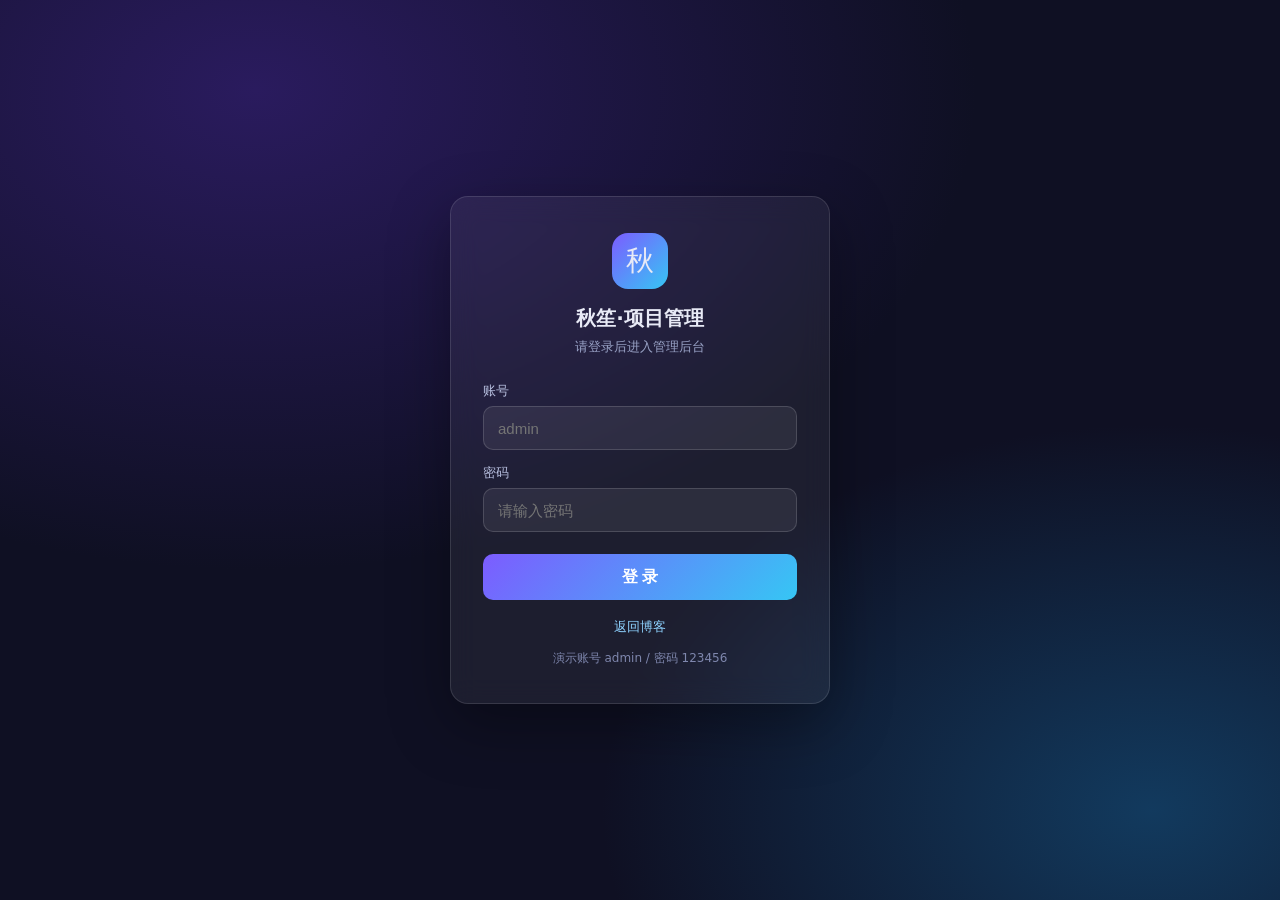
==== index.html @ 7845b269 "部署纯前端项目管理后台（秋笙面试演示）" ====
<!DOCTYPE html>
<html lang="zh-CN" class="dark">
  <head>
    <meta charset="UTF-8" />
    <meta name="viewport" content="width=device-width, initial-scale=1.0" />
    <link
      rel="icon"
      href="data:image/svg+xml,%3Csvg xmlns='http://www.w3.org/2000/svg' viewBox='0 0 100 100'%3E%3Ctext y='.9em' font-size='90'%3E%F0%9F%93%8A%3C/text%3E%3C/svg%3E"
    />
    <title>秋笙·项目管理</title>
    <script>
      // 纯前端登录门：未登录跳到 admin-login.html（演示用，正式项目由后端鉴权）
      if (localStorage.getItem('qs_auth') !== '1') {
        location.replace('admin-login.html');
      } else {
        window.addEventListener('load', () => {
          const b = document.createElement('button');
          b.textContent = '退出登录';
          b.style.cssText = 'position:fixed;right:18px;bottom:18px;z-index:9999;padding:8px 14px;border-radius:10px;border:1px solid rgba(255,255,255,.25);background:rgba(124,92,255,.28);color:#fff;cursor:pointer;font-size:13px;backdrop-filter:blur(8px)';
          b.onclick = () => { localStorage.removeItem('qs_auth'); location.href = 'admin-login.html'; };
          document.body.appendChild(b);
        });
      }
    </script>
    <script type="module" crossorigin src="index-swDuGYcM.js"></script>
    <link rel="stylesheet" crossorigin href="index-ITOwe4uo.css">
  </head>
  <body>
    <div id="app"></div>
  </body>
</html>
---- index-ITOwe4uo.css ----
:root{--el-color-white:#fff;--el-color-black:#000;--el-color-primary-rgb:64, 158, 255;--el-color-success-rgb:103, 194, 58;--el-color-warning-rgb:230, 162, 60;--el-color-danger-rgb:245, 108, 108;--el-color-error-rgb:245, 108, 108;--el-color-info-rgb:144, 147, 153;--el-font-size-extra-large:20px;--el-font-size-large:18px;--el-font-size-medium:16px;--el-font-size-base:14px;--el-font-size-small:13px;--el-font-size-extra-small:12px;--el-font-family:"Helvetica Neue", Helvetica, "PingFang SC", "Hiragino Sans GB", "Microsoft YaHei", "微软雅黑", Arial, sans-serif;--el-font-weight-primary:500;--el-font-line-height-primary:24px;--el-index-normal:1;--el-index-top:1000;--el-index-popper:2000;--el-border-radius-base:4px;--el-border-radius-small:2px;--el-border-radius-round:20px;--el-border-radius-circle:100%;--el-transition-duration:.3s;--el-transition-duration-fast:.2s;--el-transition-function-ease-in-out-bezier:cubic-bezier(.645, .045, .355, 1);--el-transition-function-fast-bezier:cubic-bezier(.23, 1, .32, 1);--el-transition-all:all var(--el-transition-duration) var(--el-transition-function-ease-in-out-bezier);--el-transition-fade:opacity var(--el-transition-duration) var(--el-transition-function-fast-bezier);--el-transition-md-fade:transform var(--el-transition-duration) var(--el-transition-function-fast-bezier), opacity var(--el-transition-duration) var(--el-transition-function-fast-bezier);--el-transition-fade-linear:opacity var(--el-transition-duration-fast) linear;--el-transition-border:border-color var(--el-transition-duration-fast) var(--el-transition-function-ease-in-out-bezier);--el-transition-box-shadow:box-shadow var(--el-transition-duration-fast) var(--el-transition-function-ease-in-out-bezier);--el-transition-color:color var(--el-transition-duration-fast) var(--el-transition-function-ease-in-out-bezier);--el-component-size-large:40px;--el-component-size:32px;--el-component-size-small:24px;--lightningcss-light:initial;--lightningcss-dark: ;color-scheme:light;--el-color-primary:#409eff;--el-color-primary-light-3:#79bbff;--el-color-primary-light-5:#a0cfff;--el-color-primary-light-7:#c6e2ff;--el-color-primary-light-8:#d9ecff;--el-color-primary-light-9:#ecf5ff;--el-color-primary-dark-2:#337ecc;--el-color-success:#67c23a;--el-color-success-light-3:#95d475;--el-color-success-light-5:#b3e19d;--el-color-success-light-7:#d1edc4;--el-color-success-light-8:#e1f3d8;--el-color-success-light-9:#f0f9eb;--el-color-success-dark-2:#529b2e;--el-color-warning:#e6a23c;--el-color-warning-light-3:#eebe77;--el-color-warning-light-5:#f3d19e;--el-color-warning-light-7:#f8e3c5;--el-color-warning-light-8:#faecd8;--el-color-warning-light-9:#fdf6ec;--el-color-warning-dark-2:#b88230;--el-color-danger:#f56c6c;--el-color-danger-light-3:#f89898;--el-color-danger-light-5:#fab6b6;--el-color-danger-light-7:#fcd3d3;--el-color-danger-light-8:#fde2e2;--el-color-danger-light-9:#fef0f0;--el-color-danger-dark-2:#c45656;--el-color-error:#f56c6c;--el-color-error-light-3:#f89898;--el-color-error-light-5:#fab6b6;--el-color-error-light-7:#fcd3d3;--el-color-error-light-8:#fde2e2;--el-color-error-light-9:#fef0f0;--el-color-error-dark-2:#c45656;--el-color-info:#909399;--el-color-info-light-3:#b1b3b8;--el-color-info-light-5:#c8c9cc;--el-color-info-light-7:#dedfe0;--el-color-info-light-8:#e9e9eb;--el-color-info-light-9:#f4f4f5;--el-color-info-dark-2:#73767a;--el-bg-color:#fff;--el-bg-color-page:#f2f3f5;--el-bg-color-overlay:#fff;--el-text-color-primary:#303133;--el-text-color-regular:#606266;--el-text-color-secondary:#909399;--el-text-color-placeholder:#a8abb2;--el-text-color-disabled:#c0c4cc;--el-border-color:#dcdfe6;--el-border-color-light:#e4e7ed;--el-border-color-lighter:#ebeef5;--el-border-color-extra-light:#f2f6fc;--el-border-color-dark:#d4d7de;--el-border-color-darker:#cdd0d6;--el-fill-color:#f0f2f5;--el-fill-color-light:#f5f7fa;--el-fill-color-lighter:#fafafa;--el-fill-color-extra-light:#fafcff;--el-fill-color-dark:#ebedf0;--el-fill-color-darker:#e6e8eb;--el-fill-color-blank:#fff;--el-box-shadow:0px 12px 32px 4px #0000000a, 0px 8px 20px #00000014;--el-box-shadow-light:0px 0px 12px #0000001f;--el-box-shadow-lighter:0px 0px 6px #0000001f;--el-box-shadow-dark:0px 16px 48px 16px #00000014, 0px 12px 32px #0000001f, 0px 8px 16px -8px #00000029;--el-disabled-bg-color:var(--el-fill-color-light);--el-disabled-text-color:var(--el-text-color-placeholder);--el-disabled-border-color:var(--el-border-color-light);--el-overlay-color:#000c;--el-overlay-color-light:#000000b3;--el-overlay-color-lighter:#00000080;--el-mask-color:#ffffffe6;--el-mask-color-extra-light:#ffffff4d;--el-border-width:1px;--el-border-style:solid;--el-border-color-hover:var(--el-text-color-disabled);--el-border:var(--el-border-width) var(--el-border-style) var(--el-border-color);--el-svg-monochrome-grey:var(--el-border-color)}.fade-in-linear-enter-active,.fade-in-linear-leave-active{transition:var(--el-transition-fade-linear)}.fade-in-linear-enter-from,.fade-in-linear-leave-to{opacity:0}.el-fade-in-linear-enter-active,.el-fade-in-linear-leave-active{transition:var(--el-transition-fade-linear)}.el-fade-in-linear-enter-from,.el-fade-in-linear-leave-to{opacity:0}.el-fade-in-enter-active,.el-fade-in-leave-active{transition:all var(--el-transition-duration) cubic-bezier(.55,0,.1,1)}.el-fade-in-enter-from,.el-fade-in-leave-active{opacity:0}.el-zoom-in-center-enter-active,.el-zoom-in-center-leave-active{transition:all var(--el-transition-duration) cubic-bezier(.55,0,.1,1)}.el-zoom-in-center-enter-from,.el-zoom-in-center-leave-active{opacity:0;transform:scaleX(0)}.el-zoom-in-top-enter-active,.el-zoom-in-top-leave-active{opacity:1;transition:var(--el-transition-md-fade);transform-origin:top;transform:scaleY(1)}.el-zoom-in-top-enter-active[data-popper-placement^=top],.el-zoom-in-top-leave-active[data-popper-placement^=top]{transform-origin:bottom}.el-zoom-in-top-enter-from,.el-zoom-in-top-leave-active{opacity:0;transform:scaleY(0)}.el-zoom-in-bottom-enter-active,.el-zoom-in-bottom-leave-active{opacity:1;transition:var(--el-transition-md-fade);transform-origin:bottom;transform:scaleY(1)}.el-zoom-in-bottom-enter-from,.el-zoom-in-bottom-leave-active{opacity:0;transform:scaleY(0)}.el-zoom-in-left-enter-active,.el-zoom-in-left-leave-active{opacity:1;transition:var(--el-transition-md-fade);transform-origin:0 0;transform:scale(1)}.el-zoom-in-left-enter-from,.el-zoom-in-left-leave-active{opacity:0;transform:scale(.45)}.collapse-transition{transition:var(--el-transition-duration) height ease-in-out,var(--el-transition-duration) padding-top ease-in-out,var(--el-transition-duration) padding-bottom ease-in-out}.el-collapse-transition-leave-active,.el-collapse-transition-enter-active{transition:var(--el-transition-duration) max-height ease-in-out,var(--el-transition-duration) padding-top ease-in-out,var(--el-transition-duration) padding-bottom ease-in-out}.horizontal-collapse-transition{transition:var(--el-transition-duration) width ease-in-out,var(--el-transition-duration) padding-left ease-in-out,var(--el-transition-duration) padding-right ease-in-out}.el-list-enter-active,.el-list-leave-active{transition:all 1s}.el-list-enter-from,.el-list-leave-to{opacity:0;transform:translateY(-30px)}.el-list-leave-active{position:absolute!important}.el-opacity-transition{transition:opacity var(--el-transition-duration) cubic-bezier(.55,0,.1,1)}.el-icon--right{margin-left:5px}.el-icon--left{margin-right:5px}@keyframes rotating{0%{transform:rotate(0)}to{transform:rotate(360deg)}}.el-icon{--color:inherit;fill:currentColor;width:1em;height:1em;color:var(--color);line-height:1em;font-size:inherit;justify-content:center;align-items:center;display:inline-flex;position:relative}.el-icon.is-loading{animation:2s linear infinite rotating}.el-icon svg{width:1em;height:1em}.el-affix--fixed{position:fixed}.el-alert{--el-alert-padding:8px 16px;--el-alert-border-radius-base:var(--el-border-radius-base);--el-alert-title-font-size:14px;--el-alert-title-with-description-font-size:16px;--el-alert-description-font-size:14px;--el-alert-close-font-size:16px;--el-alert-close-customed-font-size:14px;--el-alert-icon-size:16px;--el-alert-icon-large-size:28px;width:100%;padding:var(--el-alert-padding);box-sizing:border-box;border-radius:var(--el-alert-border-radius-base);background-color:var(--el-color-white);opacity:1;transition:opacity var(--el-transition-duration-fast);align-items:center;margin:0;display:flex;position:relative;overflow:hidden}.el-alert.is-light .el-alert__close-btn{color:var(--el-text-color-placeholder)}.el-alert.is-dark .el-alert__close-btn,.el-alert.is-dark .el-alert__description{color:var(--el-color-white)}.el-alert.is-center{justify-content:center}.el-alert--primary{--el-alert-bg-color:var(--el-color-primary-light-9)}.el-alert--primary.is-light{background-color:var(--el-alert-bg-color);color:var(--el-color-primary)}.el-alert--primary.is-light .el-alert__description{color:var(--el-color-primary)}.el-alert--primary.is-dark{background-color:var(--el-color-primary);color:var(--el-color-white)}.el-alert--success{--el-alert-bg-color:var(--el-color-success-light-9)}.el-alert--success.is-light{background-color:var(--el-alert-bg-color);color:var(--el-color-success)}.el-alert--success.is-light .el-alert__description{color:var(--el-color-success)}.el-alert--success.is-dark{background-color:var(--el-color-success);color:var(--el-color-white)}.el-alert--info{--el-alert-bg-color:var(--el-color-info-light-9)}.el-alert--info.is-light{background-color:var(--el-alert-bg-color);color:var(--el-color-info)}.el-alert--info.is-light .el-alert__description{color:var(--el-color-info)}.el-alert--info.is-dark{background-color:var(--el-color-info);color:var(--el-color-white)}.el-alert--warning{--el-alert-bg-color:var(--el-color-warning-light-9)}.el-alert--warning.is-light{background-color:var(--el-alert-bg-color);color:var(--el-color-warning)}.el-alert--warning.is-light .el-alert__description{color:var(--el-color-warning)}.el-alert--warning.is-dark{background-color:var(--el-color-warning);color:var(--el-color-white)}.el-alert--error{--el-alert-bg-color:var(--el-color-error-light-9)}.el-alert--error.is-light{background-color:var(--el-alert-bg-color);color:var(--el-color-error)}.el-alert--error.is-light .el-alert__description{color:var(--el-color-error)}.el-alert--error.is-dark{background-color:var(--el-color-error);color:var(--el-color-white)}.el-alert__content{flex-direction:column;gap:4px;display:flex}.el-alert .el-alert__icon{font-size:var(--el-alert-icon-size);width:var(--el-alert-icon-size);margin-right:8px}.el-alert .el-alert__icon.is-big{font-size:var(--el-alert-icon-large-size);width:var(--el-alert-icon-large-size);margin-right:12px}.el-alert__title{font-size:var(--el-alert-title-font-size);line-height:24px}.el-alert__title.with-description{font-size:var(--el-alert-title-with-description-font-size)}.el-alert .el-alert__description{font-size:var(--el-alert-description-font-size);margin:0}.el-alert .el-alert__close-btn{font-size:var(--el-alert-close-font-size);opacity:1;cursor:pointer;position:absolute;top:12px;right:16px}.el-alert .el-alert__close-btn.is-customed{font-style:normal;font-size:var(--el-alert-close-customed-font-size);line-height:24px;top:8px}.el-alert-fade-enter-from,.el-alert-fade-leave-active{opacity:0}.el-aside{box-sizing:border-box;width:var(--el-aside-width,300px);flex-shrink:0;overflow:auto}.el-autocomplete{--el-input-text-color:var(--el-text-color-regular);--el-input-border:var(--el-border);--el-input-hover-border:var(--el-border-color-hover);--el-input-focus-border:var(--el-color-primary);--el-input-transparent-border:0 0 0 1px transparent inset;--el-input-border-color:var(--el-border-color);--el-input-border-radius:var(--el-border-radius-base);--el-input-bg-color:var(--el-fill-color-blank);--el-input-icon-color:var(--el-text-color-placeholder);--el-input-placeholder-color:var(--el-text-color-placeholder);--el-input-hover-border-color:var(--el-border-color-hover);--el-input-clear-hover-color:var(--el-text-color-secondary);--el-input-focus-border-color:var(--el-color-primary);--el-input-width:100%;width:var(--el-input-width);display:inline-block;position:relative}.el-autocomplete__popper.el-popper{background:var(--el-bg-color-overlay);border:1px solid var(--el-border-color-light);box-shadow:var(--el-box-shadow-light)}.el-autocomplete__popper.el-popper .el-popper__arrow:before{border:1px solid var(--el-border-color-light)}.el-autocomplete__popper.el-popper[data-popper-placement^=top] .el-popper__arrow:before{border-top-color:#0000;border-left-color:#0000}.el-autocomplete__popper.el-popper[data-popper-placement^=bottom] .el-popper__arrow:before{border-bottom-color:#0000;border-right-color:#0000}.el-autocomplete__popper.el-popper[data-popper-placement^=left] .el-popper__arrow:before{border-bottom-color:#0000;border-left-color:#0000}.el-autocomplete__popper.el-popper[data-popper-placement^=right] .el-popper__arrow:before{border-top-color:#0000;border-right-color:#0000}.el-autocomplete-suggestion{border-radius:var(--el-border-radius-base);box-sizing:border-box}.el-autocomplete-suggestion__header{border-bottom:1px solid var(--el-border-color-lighter);padding:10px}.el-autocomplete-suggestion__footer{border-top:1px solid var(--el-border-color-lighter);padding:10px}.el-autocomplete-suggestion__wrap{box-sizing:border-box;max-height:280px;padding:10px 0}.el-autocomplete-suggestion__list{margin:0;padding:0}.el-autocomplete-suggestion li{cursor:pointer;color:var(--el-text-color-regular);line-height:34px;font-size:var(--el-font-size-base);text-align:left;text-overflow:ellipsis;white-space:nowrap;margin:0;padding:0 20px;list-style:none;overflow:hidden}.el-autocomplete-suggestion li:hover,.el-autocomplete-suggestion li.highlighted{background-color:var(--el-fill-color-light)}.el-autocomplete-suggestion li.divider{border-top:1px solid var(--el-color-black);margin-top:6px}.el-autocomplete-suggestion li.divider:last-child{margin-bottom:-6px}.el-autocomplete-suggestion.is-loading li{cursor:default;height:100px;color:var(--el-text-color-secondary);justify-content:center;align-items:center;font-size:20px;display:flex}.el-autocomplete-suggestion.is-loading li:hover{background-color:var(--el-bg-color-overlay)}.el-avatar{--el-avatar-text-color:var(--el-color-white);--el-avatar-bg-color:var(--el-text-color-disabled);--el-avatar-text-size:14px;--el-avatar-icon-size:18px;--el-avatar-border-radius:var(--el-border-radius-base);--el-avatar-size-large:56px;--el-avatar-size:40px;--el-avatar-size-small:24px;box-sizing:border-box;text-align:center;color:var(--el-avatar-text-color);background:var(--el-avatar-bg-color);width:var(--el-avatar-size);height:var(--el-avatar-size);font-size:var(--el-avatar-text-size);outline:none;justify-content:center;align-items:center;display:inline-flex;overflow:hidden}.el-avatar>img{width:100%;height:100%;display:block}.el-avatar--circle{border-radius:50%}.el-avatar--square{border-radius:var(--el-avatar-border-radius)}.el-avatar--icon{font-size:var(--el-avatar-icon-size)}.el-avatar--small{--el-avatar-size:24px}.el-avatar--large{--el-avatar-size:56px}.el-avatar-group{--el-avatar-group-item-gap:-8px;--el-avatar-group-collapse-item-gap:4px;display:inline-flex}.el-avatar-group .el-avatar{border:1px solid var(--el-border-color-extra-light)}.el-avatar-group .el-avatar:not(:first-child){margin-left:var(--el-avatar-group-item-gap)}.el-avatar-group__collapse-avatars{--el-avatar-group-item-gap:-8px;--el-avatar-group-collapse-item-gap:4px}.el-avatar-group__collapse-avatars .el-avatar:not(:first-child){margin-left:var(--el-avatar-group-collapse-item-gap)}.el-backtop{--el-backtop-bg-color:var(--el-bg-color-overlay);--el-backtop-text-color:var(--el-color-primary);--el-backtop-hover-bg-color:var(--el-border-color-extra-light);background-color:var(--el-backtop-bg-color);width:40px;height:40px;color:var(--el-backtop-text-color);box-shadow:var(--el-box-shadow-lighter);cursor:pointer;z-index:5;border-radius:50%;justify-content:center;align-items:center;font-size:20px;display:flex;position:fixed}.el-backtop:hover{background-color:var(--el-backtop-hover-bg-color)}.el-backtop__icon{font-size:20px}.el-badge{--el-badge-bg-color:var(--el-color-danger);--el-badge-radius:10px;--el-badge-font-size:12px;--el-badge-padding:6px;--el-badge-size:18px;vertical-align:middle;width:-moz-fit-content;width:fit-content;display:inline-block;position:relative}.el-badge__content{background-color:var(--el-badge-bg-color);border-radius:var(--el-badge-radius);color:var(--el-color-white);font-size:var(--el-badge-font-size);height:var(--el-badge-size);padding:0 var(--el-badge-padding);white-space:nowrap;border:1px solid var(--el-bg-color);justify-content:center;align-items:center;display:inline-flex}.el-badge__content.is-fixed{top:0;right:calc(1px + var(--el-badge-size) / 2);z-index:var(--el-index-normal);position:absolute;transform:translateY(-50%)translate(100%)}.el-badge__content.is-fixed.is-dot{right:5px}.el-badge__content.is-dot{border-radius:50%;width:8px;height:8px;padding:0;right:0}.el-badge__content.is-hide-zero{display:none}.el-badge__content--primary{background-color:var(--el-color-primary)}.el-badge__content--success{background-color:var(--el-color-success)}.el-badge__content--warning{background-color:var(--el-color-warning)}.el-badge__content--info{background-color:var(--el-color-info)}.el-badge__content--danger{background-color:var(--el-color-danger)}.el-breadcrumb__separator{color:var(--el-text-color-placeholder);margin:0 9px;font-weight:700}.el-breadcrumb__separator.el-icon{margin:0 6px;font-weight:400}.el-breadcrumb__separator.el-icon svg{vertical-align:middle}.el-breadcrumb__item{float:left;align-items:center;display:inline-flex}.el-breadcrumb__inner{color:var(--el-text-color-regular)}.el-breadcrumb__inner.is-link,.el-breadcrumb__inner a{transition:var(--el-transition-color);color:var(--el-text-color-primary);font-weight:700;text-decoration:none}.el-breadcrumb__inner.is-link:hover,.el-breadcrumb__inner a:hover{color:var(--el-color-primary);cursor:pointer}.el-breadcrumb__item:last-child .el-breadcrumb__inner,.el-breadcrumb__item:last-child .el-breadcrumb__inner:hover,.el-breadcrumb__item:last-child .el-breadcrumb__inner a,.el-breadcrumb__item:last-child .el-breadcrumb__inner a:hover{color:var(--el-text-color-regular);cursor:text;font-weight:400}.el-breadcrumb__item:last-child .el-breadcrumb__separator{display:none}.el-breadcrumb{font-size:14px;line-height:1}.el-breadcrumb:before,.el-breadcrumb:after{content:"";display:table}.el-breadcrumb:after{clear:both}.el-button-group>.el-button+.el-button{margin-left:0}.el-button-group>.el-button:first-child:last-child{border-top-right-radius:var(--el-border-radius-base);border-bottom-right-radius:var(--el-border-radius-base);border-top-left-radius:var(--el-border-radius-base);border-bottom-left-radius:var(--el-border-radius-base)}.el-button-group>.el-button:first-child:last-child.is-round{border-radius:var(--el-border-radius-round)}.el-button-group>.el-button:first-child:last-child.is-circle{border-radius:50%}.el-button-group>.el-button:not(:first-child):not(:last-child){border-radius:0}.el-button-group>.el-button:hover,.el-button-group>.el-button:focus,.el-button-group>.el-button:active,.el-button-group>.el-button.is-active{z-index:1}.el-button-group--horizontal{vertical-align:middle;display:inline-block}.el-button-group--horizontal:before,.el-button-group--horizontal:after{content:"";display:table}.el-button-group--horizontal:after{clear:both}.el-button-group--horizontal>.el-button{float:left;position:relative}.el-button-group--horizontal>.el-button:first-child{border-top-right-radius:0;border-bottom-right-radius:0}.el-button-group--horizontal>.el-button:last-child{border-top-left-radius:0;border-bottom-left-radius:0}.el-button-group--horizontal>.el-button:not(:last-child){margin-right:-1px}.el-button-group--horizontal .el-button--primary:first-child{border-right-color:var(--el-button-divide-border-color)}.el-button-group--horizontal .el-button--primary:last-child{border-left-color:var(--el-button-divide-border-color)}.el-button-group--horizontal .el-button--primary:not(:first-child):not(:last-child){border-left-color:var(--el-button-divide-border-color);border-right-color:var(--el-button-divide-border-color)}.el-button-group--horizontal .el-button--success:first-child{border-right-color:var(--el-button-divide-border-color)}.el-button-group--horizontal .el-button--success:last-child{border-left-color:var(--el-button-divide-border-color)}.el-button-group--horizontal .el-button--success:not(:first-child):not(:last-child){border-left-color:var(--el-button-divide-border-color);border-right-color:var(--el-button-divide-border-color)}.el-button-group--horizontal .el-button--warning:first-child{border-right-color:var(--el-button-divide-border-color)}.el-button-group--horizontal .el-button--warning:last-child{border-left-color:var(--el-button-divide-border-color)}.el-button-group--horizontal .el-button--warning:not(:first-child):not(:last-child){border-left-color:var(--el-button-divide-border-color);border-right-color:var(--el-button-divide-border-color)}.el-button-group--horizontal .el-button--danger:first-child{border-right-color:var(--el-button-divide-border-color)}.el-button-group--horizontal .el-button--danger:last-child{border-left-color:var(--el-button-divide-border-color)}.el-button-group--horizontal .el-button--danger:not(:first-child):not(:last-child){border-left-color:var(--el-button-divide-border-color);border-right-color:var(--el-button-divide-border-color)}.el-button-group--horizontal .el-button--info:first-child{border-right-color:var(--el-button-divide-border-color)}.el-button-group--horizontal .el-button--info:last-child{border-left-color:var(--el-button-divide-border-color)}.el-button-group--horizontal .el-button--info:not(:first-child):not(:last-child){border-left-color:var(--el-button-divide-border-color);border-right-color:var(--el-button-divide-border-color)}.el-button-group--horizontal>.el-dropdown>.el-button{border-left-color:var(--el-button-divide-border-color);border-top-left-radius:0;border-bottom-left-radius:0}.el-button-group--vertical{flex-direction:column;align-items:stretch;display:inline-flex}.el-button-group--vertical>.el-button{margin-top:-1px}.el-button-group--vertical>.el-button:first-child{border-bottom-right-radius:0;border-bottom-left-radius:0}.el-button-group--vertical>.el-button:last-child{border-top-left-radius:0;border-top-right-radius:0}.el-button-group--vertical>.el-dropdown{margin-top:-1px}.el-button-group--vertical>.el-dropdown>.el-button{border-left-color:var(--el-button-divide-border-color);border-top-left-radius:0;border-top-right-radius:0}.el-button-group--vertical .el-button--primary:first-child{border-bottom-color:var(--el-button-divide-border-color)}.el-button-group--vertical .el-button--primary:last-child{border-top-color:var(--el-button-divide-border-color)}.el-button-group--vertical .el-button--primary:not(:first-child):not(:last-child){border-top-color:var(--el-button-divide-border-color);border-bottom-color:var(--el-button-divide-border-color)}.el-button-group--vertical .el-button--success:first-child{border-bottom-color:var(--el-button-divide-border-color)}.el-button-group--vertical .el-button--success:last-child{border-top-color:var(--el-button-divide-border-color)}.el-button-group--vertical .el-button--success:not(:first-child):not(:last-child){border-top-color:var(--el-button-divide-border-color);border-bottom-color:var(--el-button-divide-border-color)}.el-button-group--vertical .el-button--warning:first-child{border-bottom-color:var(--el-button-divide-border-color)}.el-button-group--vertical .el-button--warning:last-child{border-top-color:var(--el-button-divide-border-color)}.el-button-group--vertical .el-button--warning:not(:first-child):not(:last-child){border-top-color:var(--el-button-divide-border-color);border-bottom-color:var(--el-button-divide-border-color)}.el-button-group--vertical .el-button--danger:first-child{border-bottom-color:var(--el-button-divide-border-color)}.el-button-group--vertical .el-button--danger:last-child{border-top-color:var(--el-button-divide-border-color)}.el-button-group--vertical .el-button--danger:not(:first-child):not(:last-child){border-top-color:var(--el-button-divide-border-color);border-bottom-color:var(--el-button-divide-border-color)}.el-button-group--vertical .el-button--info:first-child{border-bottom-color:var(--el-button-divide-border-color)}.el-button-group--vertical .el-button--info:last-child{border-top-color:var(--el-button-divide-border-color)}.el-button-group--vertical .el-button--info:not(:first-child):not(:last-child){border-top-color:var(--el-button-divide-border-color);border-bottom-color:var(--el-button-divide-border-color)}.el-button{--el-button-font-weight:var(--el-font-weight-primary);--el-button-border-color:var(--el-border-color);--el-button-bg-color:var(--el-fill-color-blank);--el-button-text-color:var(--el-text-color-regular);--el-button-disabled-text-color:var(--el-disabled-text-color);--el-button-disabled-bg-color:var(--el-fill-color-blank);--el-button-disabled-border-color:var(--el-border-color-light);--el-button-divide-border-color:#ffffff80;--el-button-hover-text-color:var(--el-color-primary);--el-button-hover-bg-color:var(--el-color-primary-light-9);--el-button-hover-border-color:var(--el-color-primary-light-7);--el-button-active-text-color:var(--el-button-hover-text-color);--el-button-active-border-color:var(--el-color-primary);--el-button-active-bg-color:var(--el-button-hover-bg-color);--el-button-outline-color:var(--el-color-primary-light-5);--el-button-hover-link-text-color:var(--el-text-color-secondary);--el-button-active-color:var(--el-text-color-primary);white-space:nowrap;cursor:pointer;height:32px;color:var(--el-button-text-color);text-align:center;box-sizing:border-box;line-height:1;font-weight:var(--el-button-font-weight);-webkit-user-select:none;user-select:none;vertical-align:middle;-webkit-appearance:none;background-color:var(--el-button-bg-color);border:var(--el-border);border-color:var(--el-button-border-color);outline:none;justify-content:center;align-items:center;transition:all .1s;display:inline-flex}.el-button:hover{color:var(--el-button-hover-text-color);border-color:var(--el-button-hover-border-color);background-color:var(--el-button-hover-bg-color);outline:none}.el-button:active{color:var(--el-button-active-text-color);border-color:var(--el-button-active-border-color);background-color:var(--el-button-active-bg-color);outline:none}.el-button:focus-visible{outline:2px solid var(--el-button-outline-color);outline-offset:1px;transition:outline-offset,outline}.el-button>span{align-items:center;display:inline-flex}.el-button+.el-button{margin-left:12px}.el-button{font-size:var(--el-font-size-base);border-radius:var(--el-border-radius-base);padding:8px 15px}.el-button.is-round{padding:8px 15px}.el-button::-moz-focus-inner{border:0}.el-button [class*=el-icon]+span{margin-left:6px}.el-button [class*=el-icon] svg{vertical-align:bottom}.el-button.is-plain{--el-button-hover-text-color:var(--el-color-primary);--el-button-hover-bg-color:var(--el-fill-color-blank);--el-button-hover-border-color:var(--el-color-primary)}.el-button.is-active{color:var(--el-button-active-text-color);border-color:var(--el-button-active-border-color);background-color:var(--el-button-active-bg-color);outline:none}.el-button.is-disabled,.el-button.is-disabled:hover{color:var(--el-button-disabled-text-color);cursor:not-allowed;background-image:none;background-color:var(--el-button-disabled-bg-color);border-color:var(--el-button-disabled-border-color)}.el-button.is-loading{pointer-events:none;position:relative}.el-button.is-loading:before{z-index:1;pointer-events:none;content:"";border-radius:inherit;background-color:var(--el-mask-color-extra-light);position:absolute;top:-1px;bottom:-1px;left:-1px;right:-1px}.el-button.is-round{border-radius:var(--el-border-radius-round)}.el-button.is-dashed{--el-button-hover-text-color:var(--el-color-primary);--el-button-hover-bg-color:var(--el-fill-color-blank);--el-button-hover-border-color:var(--el-color-primary);border-style:dashed}.el-button.is-circle{border-radius:50%;width:32px;padding:8px}.el-button.is-text{color:var(--el-button-text-color);background-color:#0000;border:0 solid #0000}.el-button.is-text.is-disabled{color:var(--el-button-disabled-text-color);background-color:#0000!important}.el-button.is-text:not(.is-disabled):hover{background-color:var(--el-fill-color-light)}.el-button.is-text:not(.is-disabled):focus-visible{outline:2px solid var(--el-button-outline-color);outline-offset:1px;transition:outline-offset,outline}.el-button.is-text:not(.is-disabled):active{background-color:var(--el-fill-color)}.el-button.is-text:not(.is-disabled).is-has-bg{background-color:var(--el-fill-color-light)}.el-button.is-text:not(.is-disabled).is-has-bg:hover{background-color:var(--el-fill-color)}.el-button.is-text:not(.is-disabled).is-has-bg:active{background-color:var(--el-fill-color-dark)}.el-button__text--expand{letter-spacing:.3em;margin-right:-.3em}.el-button.is-link{color:var(--el-button-text-color);background:0 0;border-color:#0000;height:auto;padding:2px}.el-button.is-link:hover{color:var(--el-button-hover-link-text-color)}.el-button.is-link.is-disabled{color:var(--el-button-disabled-text-color);background-color:#0000!important;border-color:#0000!important}.el-button.is-link:not(.is-disabled):hover{background-color:#0000;border-color:#0000}.el-button.is-link:not(.is-disabled):active{color:var(--el-button-active-color);background-color:#0000;border-color:#0000}.el-button--text{color:var(--el-color-primary);background:0 0;border-color:#0000;padding-left:0;padding-right:0}.el-button--text.is-disabled{color:var(--el-button-disabled-text-color);background-color:#0000!important;border-color:#0000!important}.el-button--text:not(.is-disabled):hover{color:var(--el-color-primary-light-3);background-color:#0000;border-color:#0000}.el-button--text:not(.is-disabled):active{color:var(--el-color-primary-dark-2);background-color:#0000;border-color:#0000}.el-button__link--expand{letter-spacing:.3em;margin-right:-.3em}.el-button--primary{--el-button-text-color:var(--el-color-white);--el-button-bg-color:var(--el-color-primary);--el-button-border-color:var(--el-color-primary);--el-button-outline-color:var(--el-color-primary-light-5);--el-button-active-color:var(--el-color-primary-dark-2);--el-button-hover-text-color:var(--el-color-white);--el-button-hover-link-text-color:var(--el-color-primary-light-5);--el-button-hover-bg-color:var(--el-color-primary-light-3);--el-button-hover-border-color:var(--el-color-primary-light-3);--el-button-active-bg-color:var(--el-color-primary-dark-2);--el-button-active-border-color:var(--el-color-primary-dark-2);--el-button-disabled-text-color:var(--el-color-white);--el-button-disabled-bg-color:var(--el-color-primary-light-5);--el-button-disabled-border-color:var(--el-color-primary-light-5)}.el-button--primary.is-plain,.el-button--primary.is-text,.el-button--primary.is-link{--el-button-text-color:var(--el-color-primary);--el-button-bg-color:var(--el-color-primary-light-9);--el-button-border-color:var(--el-color-primary-light-5);--el-button-hover-text-color:var(--el-color-white);--el-button-hover-bg-color:var(--el-color-primary);--el-button-hover-border-color:var(--el-color-primary);--el-button-active-text-color:var(--el-color-white)}.el-button--primary.is-plain.is-disabled,.el-button--primary.is-plain.is-disabled:hover,.el-button--primary.is-plain.is-disabled:focus,.el-button--primary.is-plain.is-disabled:active,.el-button--primary.is-text.is-disabled,.el-button--primary.is-text.is-disabled:hover,.el-button--primary.is-text.is-disabled:focus,.el-button--primary.is-text.is-disabled:active,.el-button--primary.is-link.is-disabled,.el-button--primary.is-link.is-disabled:hover,.el-button--primary.is-link.is-disabled:focus,.el-button--primary.is-link.is-disabled:active{color:var(--el-color-primary-light-5);background-color:var(--el-color-primary-light-9);border-color:var(--el-color-primary-light-8)}.el-button--primary.is-dashed{--el-button-text-color:var(--el-color-primary);--el-button-bg-color:var(--el-color-primary-light-9);--el-button-border-color:var(--el-color-primary-light-5);--el-button-hover-text-color:var(--el-color-primary);--el-button-hover-bg-color:var(--el-color-primary-light-9);--el-button-hover-border-color:var(--el-color-primary-light-3);--el-button-active-text-color:var(--el-color-primary-dark-2);--el-button-active-bg-color:var(--el-color-primary-light-9);--el-button-active-border-color:var(--el-color-primary-dark-2)}.el-button--primary.is-dashed.is-disabled,.el-button--primary.is-dashed.is-disabled:hover,.el-button--primary.is-dashed.is-disabled:focus,.el-button--primary.is-dashed.is-disabled:active{color:var(--el-color-primary-light-5);background-color:var(--el-color-primary-light-9);border-color:var(--el-color-primary-light-8)}.el-button--success{--el-button-text-color:var(--el-color-white);--el-button-bg-color:var(--el-color-success);--el-button-border-color:var(--el-color-success);--el-button-outline-color:var(--el-color-success-light-5);--el-button-active-color:var(--el-color-success-dark-2);--el-button-hover-text-color:var(--el-color-white);--el-button-hover-link-text-color:var(--el-color-success-light-5);--el-button-hover-bg-color:var(--el-color-success-light-3);--el-button-hover-border-color:var(--el-color-success-light-3);--el-button-active-bg-color:var(--el-color-success-dark-2);--el-button-active-border-color:var(--el-color-success-dark-2);--el-button-disabled-text-color:var(--el-color-white);--el-button-disabled-bg-color:var(--el-color-success-light-5);--el-button-disabled-border-color:var(--el-color-success-light-5)}.el-button--success.is-plain,.el-button--success.is-text,.el-button--success.is-link{--el-button-text-color:var(--el-color-success);--el-button-bg-color:var(--el-color-success-light-9);--el-button-border-color:var(--el-color-success-light-5);--el-button-hover-text-color:var(--el-color-white);--el-button-hover-bg-color:var(--el-color-success);--el-button-hover-border-color:var(--el-color-success);--el-button-active-text-color:var(--el-color-white)}.el-button--success.is-plain.is-disabled,.el-button--success.is-plain.is-disabled:hover,.el-button--success.is-plain.is-disabled:focus,.el-button--success.is-plain.is-disabled:active,.el-button--success.is-text.is-disabled,.el-button--success.is-text.is-disabled:hover,.el-button--success.is-text.is-disabled:focus,.el-button--success.is-text.is-disabled:active,.el-button--success.is-link.is-disabled,.el-button--success.is-link.is-disabled:hover,.el-button--success.is-link.is-disabled:focus,.el-button--success.is-link.is-disabled:active{color:var(--el-color-success-light-5);background-color:var(--el-color-success-light-9);border-color:var(--el-color-success-light-8)}.el-button--success.is-dashed{--el-button-text-color:var(--el-color-success);--el-button-bg-color:var(--el-color-success-light-9);--el-button-border-color:var(--el-color-success-light-5);--el-button-hover-text-color:var(--el-color-success);--el-button-hover-bg-color:var(--el-color-success-light-9);--el-button-hover-border-color:var(--el-color-success-light-3);--el-button-active-text-color:var(--el-color-success-dark-2);--el-button-active-bg-color:var(--el-color-success-light-9);--el-button-active-border-color:var(--el-color-success-dark-2)}.el-button--success.is-dashed.is-disabled,.el-button--success.is-dashed.is-disabled:hover,.el-button--success.is-dashed.is-disabled:focus,.el-button--success.is-dashed.is-disabled:active{color:var(--el-color-success-light-5);background-color:var(--el-color-success-light-9);border-color:var(--el-color-success-light-8)}.el-button--warning{--el-button-text-color:var(--el-color-white);--el-button-bg-color:var(--el-color-warning);--el-button-border-color:var(--el-color-warning);--el-button-outline-color:var(--el-color-warning-light-5);--el-button-active-color:var(--el-color-warning-dark-2);--el-button-hover-text-color:var(--el-color-white);--el-button-hover-link-text-color:var(--el-color-warning-light-5);--el-button-hover-bg-color:var(--el-color-warning-light-3);--el-button-hover-border-color:var(--el-color-warning-light-3);--el-button-active-bg-color:var(--el-color-warning-dark-2);--el-button-active-border-color:var(--el-color-warning-dark-2);--el-button-disabled-text-color:var(--el-color-white);--el-button-disabled-bg-color:var(--el-color-warning-light-5);--el-button-disabled-border-color:var(--el-color-warning-light-5)}.el-button--warning.is-plain,.el-button--warning.is-text,.el-button--warning.is-link{--el-button-text-color:var(--el-color-warning);--el-button-bg-color:var(--el-color-warning-light-9);--el-button-border-color:var(--el-color-warning-light-5);--el-button-hover-text-color:var(--el-color-white);--el-button-hover-bg-color:var(--el-color-warning);--el-button-hover-border-color:var(--el-color-warning);--el-button-active-text-color:var(--el-color-white)}.el-button--warning.is-plain.is-disabled,.el-button--warning.is-plain.is-disabled:hover,.el-button--warning.is-plain.is-disabled:focus,.el-button--warning.is-plain.is-disabled:active,.el-button--warning.is-text.is-disabled,.el-button--warning.is-text.is-disabled:hover,.el-button--warning.is-text.is-disabled:focus,.el-button--warning.is-text.is-disabled:active,.el-button--warning.is-link.is-disabled,.el-button--warning.is-link.is-disabled:hover,.el-button--warning.is-link.is-disabled:focus,.el-button--warning.is-link.is-disabled:active{color:var(--el-color-warning-light-5);background-color:var(--el-color-warning-light-9);border-color:var(--el-color-warning-light-8)}.el-button--warning.is-dashed{--el-button-text-color:var(--el-color-warning);--el-button-bg-color:var(--el-color-warning-light-9);--el-button-border-color:var(--el-color-warning-light-5);--el-button-hover-text-color:var(--el-color-warning);--el-button-hover-bg-color:var(--el-color-warning-light-9);--el-button-hover-border-color:var(--el-color-warning-light-3);--el-button-active-text-color:var(--el-color-warning-dark-2);--el-button-active-bg-color:var(--el-color-warning-light-9);--el-button-active-border-color:var(--el-color-warning-dark-2)}.el-button--warning.is-dashed.is-disabled,.el-button--warning.is-dashed.is-disabled:hover,.el-button--warning.is-dashed.is-disabled:focus,.el-button--warning.is-dashed.is-disabled:active{color:var(--el-color-warning-light-5);background-color:var(--el-color-warning-light-9);border-color:var(--el-color-warning-light-8)}.el-button--danger{--el-button-text-color:var(--el-color-white);--el-button-bg-color:var(--el-color-danger);--el-button-border-color:var(--el-color-danger);--el-button-outline-color:var(--el-color-danger-light-5);--el-button-active-color:var(--el-color-danger-dark-2);--el-button-hover-text-color:var(--el-color-white);--el-button-hover-link-text-color:var(--el-color-danger-light-5);--el-button-hover-bg-color:var(--el-color-danger-light-3);--el-button-hover-border-color:var(--el-color-danger-light-3);--el-button-active-bg-color:var(--el-color-danger-dark-2);--el-button-active-border-color:var(--el-color-danger-dark-2);--el-button-disabled-text-color:var(--el-color-white);--el-button-disabled-bg-color:var(--el-color-danger-light-5);--el-button-disabled-border-color:var(--el-color-danger-light-5)}.el-button--danger.is-plain,.el-button--danger.is-text,.el-button--danger.is-link{--el-button-text-color:var(--el-color-danger);--el-button-bg-color:var(--el-color-danger-light-9);--el-button-border-color:var(--el-color-danger-light-5);--el-button-hover-text-color:var(--el-color-white);--el-button-hover-bg-color:var(--el-color-danger);--el-button-hover-border-color:var(--el-color-danger);--el-button-active-text-color:var(--el-color-white)}.el-button--danger.is-plain.is-disabled,.el-button--danger.is-plain.is-disabled:hover,.el-button--danger.is-plain.is-disabled:focus,.el-button--danger.is-plain.is-disabled:active,.el-button--danger.is-text.is-disabled,.el-button--danger.is-text.is-disabled:hover,.el-button--danger.is-text.is-disabled:focus,.el-button--danger.is-text.is-disabled:active,.el-button--danger.is-link.is-disabled,.el-button--danger.is-link.is-disabled:hover,.el-button--danger.is-link.is-disabled:focus,.el-button--danger.is-link.is-disabled:active{color:var(--el-color-danger-light-5);background-color:var(--el-color-danger-light-9);border-color:var(--el-color-danger-light-8)}.el-button--danger.is-dashed{--el-button-text-color:var(--el-color-danger);--el-button-bg-color:var(--el-color-danger-light-9);--el-button-border-color:var(--el-color-danger-light-5);--el-button-hover-text-color:var(--el-color-danger);--el-button-hover-bg-color:var(--el-color-danger-light-9);--el-button-hover-border-color:var(--el-color-danger-light-3);--el-button-active-text-color:var(--el-color-danger-dark-2);--el-button-active-bg-color:var(--el-color-danger-light-9);--el-button-active-border-color:var(--el-color-danger-dark-2)}.el-button--danger.is-dashed.is-disabled,.el-button--danger.is-dashed.is-disabled:hover,.el-button--danger.is-dashed.is-disabled:focus,.el-button--danger.is-dashed.is-disabled:active{color:var(--el-color-danger-light-5);background-color:var(--el-color-danger-light-9);border-color:var(--el-color-danger-light-8)}.el-button--info{--el-button-text-color:var(--el-color-white);--el-button-bg-color:var(--el-color-info);--el-button-border-color:var(--el-color-info);--el-button-outline-color:var(--el-color-info-light-5);--el-button-active-color:var(--el-color-info-dark-2);--el-button-hover-text-color:var(--el-color-white);--el-button-hover-link-text-color:var(--el-color-info-light-5);--el-button-hover-bg-color:var(--el-color-info-light-3);--el-button-hover-border-color:var(--el-color-info-light-3);--el-button-active-bg-color:var(--el-color-info-dark-2);--el-button-active-border-color:var(--el-color-info-dark-2);--el-button-disabled-text-color:var(--el-color-white);--el-button-disabled-bg-color:var(--el-color-info-light-5);--el-button-disabled-border-color:var(--el-color-info-light-5)}.el-button--info.is-plain,.el-button--info.is-text,.el-button--info.is-link{--el-button-text-color:var(--el-color-info);--el-button-bg-color:var(--el-color-info-light-9);--el-button-border-color:var(--el-color-info-light-5);--el-button-hover-text-color:var(--el-color-white);--el-button-hover-bg-color:var(--el-color-info);--el-button-hover-border-color:var(--el-color-info);--el-button-active-text-color:var(--el-color-white)}.el-button--info.is-plain.is-disabled,.el-button--info.is-plain.is-disabled:hover,.el-button--info.is-plain.is-disabled:focus,.el-button--info.is-plain.is-disabled:active,.el-button--info.is-text.is-disabled,.el-button--info.is-text.is-disabled:hover,.el-button--info.is-text.is-disabled:focus,.el-button--info.is-text.is-disabled:active,.el-button--info.is-link.is-disabled,.el-button--info.is-link.is-disabled:hover,.el-button--info.is-link.is-disabled:focus,.el-button--info.is-link.is-disabled:active{color:var(--el-color-info-light-5);background-color:var(--el-color-info-light-9);border-color:var(--el-color-info-light-8)}.el-button--info.is-dashed{--el-button-text-color:var(--el-color-info);--el-button-bg-color:var(--el-color-info-light-9);--el-button-border-color:var(--el-color-info-light-5);--el-button-hover-text-color:var(--el-color-info);--el-button-hover-bg-color:var(--el-color-info-light-9);--el-button-hover-border-color:var(--el-color-info-light-3);--el-button-active-text-color:var(--el-color-info-dark-2);--el-button-active-bg-color:var(--el-color-info-light-9);--el-button-active-border-color:var(--el-color-info-dark-2)}.el-button--info.is-dashed.is-disabled,.el-button--info.is-dashed.is-disabled:hover,.el-button--info.is-dashed.is-disabled:focus,.el-button--info.is-dashed.is-disabled:active{color:var(--el-color-info-light-5);background-color:var(--el-color-info-light-9);border-color:var(--el-color-info-light-8)}.el-button--large{--el-button-size:40px;height:var(--el-button-size)}.el-button--large [class*=el-icon]+span{margin-left:8px}.el-button--large{font-size:var(--el-font-size-base);border-radius:var(--el-border-radius-base);padding:12px 19px}.el-button--large.is-round{padding:12px 19px}.el-button--large.is-circle{width:var(--el-button-size);padding:12px}.el-button--small{--el-button-size:24px;height:var(--el-button-size)}.el-button--small [class*=el-icon]+span{margin-left:4px}.el-button--small{border-radius:calc(var(--el-border-radius-base) - 1px);padding:5px 11px;font-size:12px}.el-button--small.is-round{padding:5px 11px}.el-button--small.is-circle{width:var(--el-button-size);padding:5px}.el-calendar{--el-calendar-border:var(--el-table-border,1px solid var(--el-border-color-lighter));--el-calendar-header-border-bottom:var(--el-calendar-border);--el-calendar-selected-bg-color:var(--el-color-primary-light-9);--el-calendar-cell-width:85px;background-color:var(--el-fill-color-blank)}.el-calendar__header{border-bottom:var(--el-calendar-header-border-bottom);justify-content:space-between;padding:12px 20px;display:flex}.el-calendar__title{color:var(--el-text-color);align-self:center}.el-calendar__body{padding:12px 20px 35px}.el-calendar__select-controller .el-select{margin-right:8px}.el-calendar__select-controller .el-calendar-select__year{width:120px}.el-calendar__select-controller .el-calendar-select__month{width:60px}.el-calendar-table{table-layout:fixed;width:100%}.el-calendar-table thead th{color:var(--el-text-color-regular);padding:12px 0;font-weight:400}.el-calendar-table:not(.is-range) td.prev,.el-calendar-table:not(.is-range) td.next{color:var(--el-text-color-placeholder)}.el-calendar-table td{border-bottom:var(--el-calendar-border);border-right:var(--el-calendar-border);vertical-align:top;transition:background-color var(--el-transition-duration-fast) ease}.el-calendar-table td.is-selected{background-color:var(--el-calendar-selected-bg-color)}.el-calendar-table td.is-today{color:var(--el-color-primary)}.el-calendar-table tr:first-child td{border-top:var(--el-calendar-border)}.el-calendar-table tr td:first-child{border-left:var(--el-calendar-border)}.el-calendar-table tr.el-calendar-table__row--hide-border td{border-top:none}.el-calendar-table .el-calendar-day{box-sizing:border-box;height:var(--el-calendar-cell-width);padding:8px}.el-calendar-table .el-calendar-day:hover{cursor:pointer;background-color:var(--el-calendar-selected-bg-color)}.el-card{--el-card-border-color:var(--el-border-color-light);--el-card-border-radius:4px;--el-card-padding:20px;--el-card-bg-color:var(--el-fill-color-blank);border-radius:var(--el-card-border-radius);border:1px solid var(--el-card-border-color);background-color:var(--el-card-bg-color);color:var(--el-text-color-primary);transition:var(--el-transition-duration);flex-direction:column;display:flex;overflow:hidden}.el-card.is-always-shadow,.el-card.is-hover-shadow:hover,.el-card.is-hover-shadow:focus{box-shadow:var(--el-box-shadow-light)}.el-card__header{padding:calc(var(--el-card-padding) - 2px) var(--el-card-padding);border-bottom:1px solid var(--el-card-border-color);box-sizing:border-box}.el-card__body{padding:var(--el-card-padding);flex-grow:1;overflow:auto}.el-card__footer{padding:calc(var(--el-card-padding) - 2px) var(--el-card-padding);border-top:1px solid var(--el-card-border-color);box-sizing:border-box}.el-carousel__item{width:100%;height:100%;z-index:calc(var(--el-index-normal) - 1);display:inline-block;position:absolute;top:0;left:0;overflow:hidden}.el-carousel__item.is-active{z-index:calc(var(--el-index-normal) - 1)}.el-carousel__item.is-animating{transition:transform .4s ease-in-out}.el-carousel__item--card{width:50%;transition:transform .4s ease-in-out}.el-carousel__item--card.is-in-stage{cursor:pointer;z-index:var(--el-index-normal)}.el-carousel__item--card.is-in-stage:hover .el-carousel__mask,.el-carousel__item--card.is-in-stage.is-hover .el-carousel__mask{opacity:.12}.el-carousel__item--card.is-active{z-index:calc(var(--el-index-normal) + 1)}.el-carousel__item--card-vertical{width:100%;height:50%}.el-carousel__mask{background-color:var(--el-color-white);opacity:.24;width:100%;height:100%;transition:var(--el-transition-duration-fast);position:absolute;top:0;left:0}.el-carousel{--el-carousel-arrow-font-size:12px;--el-carousel-arrow-size:36px;--el-carousel-arrow-background:#1f2d3d1c;--el-carousel-arrow-hover-background:#1f2d3d3b;--el-carousel-indicator-width:30px;--el-carousel-indicator-height:2px;--el-carousel-indicator-padding-horizontal:4px;--el-carousel-indicator-padding-vertical:12px;--el-carousel-indicator-out-color:var(--el-border-color-hover);position:relative}.el-carousel--horizontal,.el-carousel--vertical{overflow:hidden}.el-carousel.is-vertical-outside{flex-direction:row;align-items:center;display:flex}.el-carousel.is-vertical-outside .el-carousel__container{flex:1}.el-carousel__container{height:300px;position:relative}.el-carousel__arrow{height:var(--el-carousel-arrow-size);width:var(--el-carousel-arrow-size);cursor:pointer;transition:var(--el-transition-duration);background-color:var(--el-carousel-arrow-background);color:#fff;z-index:10;text-align:center;font-size:var(--el-carousel-arrow-font-size);border:none;border-radius:50%;outline:none;justify-content:center;align-items:center;margin:0;padding:0;display:inline-flex;position:absolute;top:50%;transform:translateY(-50%)}.el-carousel__arrow--left{left:16px}.el-carousel__arrow--right{right:16px}.el-carousel__arrow:hover{background-color:var(--el-carousel-arrow-hover-background)}.el-carousel__arrow i{cursor:pointer}.el-carousel__indicators{z-index:calc(var(--el-index-normal) + 1);margin:0;padding:0;list-style:none;position:absolute}.el-carousel__indicators--horizontal{bottom:0;left:50%;transform:translate(-50%)}.el-carousel__indicators--vertical{top:50%;right:0;transform:translateY(-50%)}.el-carousel__indicators--outside{text-align:center;position:static;transform:none}.el-carousel__indicators--outside .el-carousel__indicator:hover button{opacity:.64}.el-carousel__indicators--outside button{background-color:var(--el-carousel-indicator-out-color);opacity:.24}.el-carousel__indicators--right{right:0}.el-carousel__indicators--labels .el-carousel__button{color:#000;padding:2px 18px;font-size:12px}.el-carousel__indicators--labels .el-carousel__indicator{padding:6px 4px}.el-carousel__indicator{cursor:pointer;background-color:#0000}.el-carousel__indicator:hover button{opacity:.72}.el-carousel__indicator--horizontal{padding:var(--el-carousel-indicator-padding-vertical) var(--el-carousel-indicator-padding-horizontal);display:inline-block}.el-carousel__indicator--vertical{padding:var(--el-carousel-indicator-padding-horizontal) var(--el-carousel-indicator-padding-vertical)}.el-carousel__indicator--vertical .el-carousel__button{width:var(--el-carousel-indicator-height);height:calc(var(--el-carousel-indicator-width) / 2)}.el-carousel__indicator.is-active button{opacity:1}.el-carousel__button{opacity:.48;width:var(--el-carousel-indicator-width);height:var(--el-carousel-indicator-height);cursor:pointer;transition:var(--el-transition-duration);background-color:#fff;border:none;outline:none;margin:0;padding:0;display:block}.el-carousel__indicators--labels .el-carousel__button{width:auto;height:auto}.carousel-arrow-left-enter-from,.carousel-arrow-left-leave-active{opacity:0;transform:translateY(-50%)translate(-10px)}.carousel-arrow-right-enter-from,.carousel-arrow-right-leave-active{opacity:0;transform:translateY(-50%)translate(10px)}.el-transitioning{filter:url(#elCarouselHorizontal)}.el-transitioning-vertical{filter:url(#elCarouselVertical)}.el-cascader-panel{--el-cascader-menu-text-color:var(--el-text-color-regular);--el-cascader-menu-selected-text-color:var(--el-color-primary);--el-cascader-menu-fill:var(--el-bg-color-overlay);--el-cascader-menu-font-size:var(--el-font-size-base);--el-cascader-menu-radius:var(--el-border-radius-base);--el-cascader-menu-border:solid 1px var(--el-border-color-light);--el-cascader-menu-shadow:var(--el-box-shadow-light);--el-cascader-node-background-hover:var(--el-fill-color-light);--el-cascader-node-color-disabled:var(--el-text-color-placeholder);--el-cascader-color-empty:var(--el-text-color-placeholder);--el-cascader-tag-background:var(--el-fill-color);border-radius:var(--el-cascader-menu-radius);width:-moz-fit-content;width:fit-content;font-size:var(--el-cascader-menu-font-size);display:flex}.el-cascader-panel.is-bordered{border:var(--el-cascader-menu-border);border-radius:var(--el-cascader-menu-radius)}.el-cascader-menu{box-sizing:border-box;min-width:180px;color:var(--el-cascader-menu-text-color);border-right:var(--el-cascader-menu-border)}.el-cascader-menu:last-child{border-right:none}.el-cascader-menu:last-child .el-cascader-node{padding-right:20px}.el-cascader-menu__wrap.el-scrollbar__wrap{height:204px}.el-cascader-menu__list{box-sizing:border-box;min-height:100%;margin:0;padding:6px 0;list-style:none;position:relative}.el-cascader-menu__list.el-vl__window{margin:6px 0;padding:0}.el-cascader-menu__list.el-vl__window ul{margin:0;padding:0}.el-cascader-menu__hover-zone{pointer-events:none;width:100%;height:100%;position:absolute;top:0;left:0}.el-cascader-menu__empty-text{color:var(--el-cascader-color-empty);align-items:center;display:flex;position:absolute;top:50%;left:50%;transform:translate(-50%,-50%)}.el-cascader-menu__empty-text .is-loading{margin-right:2px}.el-cascader-node{box-sizing:border-box;outline:none;align-items:center;height:34px;padding:0 30px 0 20px;line-height:34px;display:flex;position:relative}.el-cascader-node.is-selectable.in-active-path{color:var(--el-cascader-menu-text-color)}.el-cascader-node.in-active-path,.el-cascader-node.is-selectable.in-checked-path,.el-cascader-node.is-active{color:var(--el-cascader-menu-selected-text-color);font-weight:700}.el-cascader-node:not(.is-disabled){cursor:pointer}.el-cascader-node:not(.is-disabled):hover,.el-cascader-node:not(.is-disabled):focus{background:var(--el-cascader-node-background-hover)}.el-cascader-node.is-disabled{color:var(--el-cascader-node-color-disabled);cursor:not-allowed}.el-cascader-node__prefix{position:absolute;left:10px}.el-cascader-node__postfix{position:absolute;right:10px}.el-cascader-node__label{text-align:left;white-space:nowrap;text-overflow:ellipsis;flex:1;padding:0 8px;overflow:hidden}.el-cascader-node>.el-checkbox,.el-cascader-node>.el-radio{margin-right:0}.el-cascader-node>.el-radio .el-radio__label{padding-left:0}.el-cascader{--el-cascader-menu-text-color:var(--el-text-color-regular);--el-cascader-menu-selected-text-color:var(--el-color-primary);--el-cascader-menu-fill:var(--el-bg-color-overlay);--el-cascader-menu-font-size:var(--el-font-size-base);--el-cascader-menu-radius:var(--el-border-radius-base);--el-cascader-menu-border:solid 1px var(--el-border-color-light);--el-cascader-menu-shadow:var(--el-box-shadow-light);--el-cascader-node-background-hover:var(--el-fill-color-light);--el-cascader-node-color-disabled:var(--el-text-color-placeholder);--el-cascader-color-empty:var(--el-text-color-placeholder);--el-cascader-tag-background:var(--el-fill-color);vertical-align:middle;font-size:var(--el-font-size-base);outline:none;line-height:32px;display:inline-block;position:relative}.el-cascader:not(.is-disabled):hover .el-input__wrapper{cursor:pointer;box-shadow:0 0 0 1px var(--el-input-hover-border-color) inset}.el-cascader .el-input{cursor:pointer;display:flex}.el-cascader .el-input .el-input__inner{text-overflow:ellipsis}.el-cascader .el-input .el-input__inner:read-only{cursor:pointer}.el-cascader .el-input .el-input__inner:disabled{cursor:not-allowed}.el-cascader .el-input .el-input__suffix-inner .el-icon svg{vertical-align:middle}.el-cascader .el-input .icon-arrow-down{transition:transform var(--el-transition-duration);font-size:14px}.el-cascader .el-input .icon-arrow-down.is-reverse{transform:rotate(180deg)}.el-cascader .el-input .icon-circle-close:hover{color:var(--el-input-clear-hover-color,var(--el-text-color-secondary))}.el-cascader .el-input.is-focus .el-input__wrapper{box-shadow:0 0 0 1px var(--el-input-focus-border-color,var(--el-color-primary)) inset}.el-cascader--large{font-size:14px;line-height:40px}.el-cascader--large .el-cascader__tags{gap:6px;padding:8px}.el-cascader--large .el-cascader__search-input{height:24px;margin-left:7px}.el-cascader--small{font-size:12px;line-height:24px}.el-cascader--small .el-cascader__tags{gap:4px;padding:2px}.el-cascader--small .el-cascader__search-input{height:20px;margin-left:5px}.el-cascader.is-disabled .el-cascader__label{z-index:calc(var(--el-index-normal) + 1);color:var(--el-disabled-text-color)}.el-cascader__dropdown{--el-cascader-menu-text-color:var(--el-text-color-regular);--el-cascader-menu-selected-text-color:var(--el-color-primary);--el-cascader-menu-fill:var(--el-bg-color-overlay);--el-cascader-menu-font-size:var(--el-font-size-base);--el-cascader-menu-radius:var(--el-border-radius-base);--el-cascader-menu-border:solid 1px var(--el-border-color-light);--el-cascader-menu-shadow:var(--el-box-shadow-light);--el-cascader-node-background-hover:var(--el-fill-color-light);--el-cascader-node-color-disabled:var(--el-text-color-placeholder);--el-cascader-color-empty:var(--el-text-color-placeholder);--el-cascader-tag-background:var(--el-fill-color);font-size:var(--el-cascader-menu-font-size);border-radius:var(--el-cascader-menu-radius)}.el-cascader__dropdown.el-popper{background:var(--el-cascader-menu-fill);border:var(--el-cascader-menu-border);box-shadow:var(--el-cascader-menu-shadow)}.el-cascader__dropdown.el-popper .el-popper__arrow:before{border:var(--el-cascader-menu-border)}.el-cascader__dropdown.el-popper[data-popper-placement^=top] .el-popper__arrow:before{border-top-color:#0000;border-left-color:#0000}.el-cascader__dropdown.el-popper[data-popper-placement^=bottom] .el-popper__arrow:before{border-bottom-color:#0000;border-right-color:#0000}.el-cascader__dropdown.el-popper[data-popper-placement^=left] .el-popper__arrow:before{border-bottom-color:#0000;border-left-color:#0000}.el-cascader__dropdown.el-popper[data-popper-placement^=right] .el-popper__arrow:before{border-top-color:#0000;border-right-color:#0000}.el-cascader__dropdown.el-popper{box-shadow:var(--el-cascader-menu-shadow)}.el-cascader__header{border-bottom:1px solid var(--el-border-color-light);padding:10px}.el-cascader__footer{border-top:1px solid var(--el-border-color-light);padding:10px}.el-cascader__tags{text-align:left;box-sizing:border-box;flex-wrap:wrap;gap:6px;padding:4px;line-height:normal;display:flex;position:absolute;top:50%;left:0;right:30px;transform:translateY(-50%)}.el-cascader__tags .el-tag{text-overflow:ellipsis;background:var(--el-cascader-tag-background);align-items:center;max-width:100%;display:inline-flex}.el-cascader__tags .el-tag.el-tag--dark,.el-cascader__tags .el-tag.el-tag--plain{background-color:var(--el-tag-bg-color)}.el-cascader__tags .el-tag:not(.is-hit){border-color:#0000}.el-cascader__tags .el-tag:not(.is-hit).el-tag--dark,.el-cascader__tags .el-tag:not(.is-hit).el-tag--plain{border-color:var(--el-tag-border-color)}.el-cascader__tags .el-tag>span{text-overflow:ellipsis;flex:1;line-height:normal;overflow:hidden}.el-cascader__tags .el-tag .el-icon-close{background-color:var(--el-text-color-placeholder);color:var(--el-color-white);flex:none}.el-cascader__tags .el-tag .el-icon-close:hover{background-color:var(--el-text-color-secondary)}.el-cascader__tags .el-tag+input{margin-left:0}.el-cascader__tags.is-validate{right:55px}.el-cascader__collapse-tags{white-space:normal;z-index:var(--el-index-normal)}.el-cascader__collapse-tags .el-tag{text-overflow:ellipsis;background:var(--el-fill-color);align-items:center;max-width:100%;display:inline-flex}.el-cascader__collapse-tags .el-tag.el-tag--dark,.el-cascader__collapse-tags .el-tag.el-tag--plain{background-color:var(--el-tag-bg-color)}.el-cascader__collapse-tags .el-tag:not(.is-hit){border-color:#0000}.el-cascader__collapse-tags .el-tag:not(.is-hit).el-tag--dark,.el-cascader__collapse-tags .el-tag:not(.is-hit).el-tag--plain{border-color:var(--el-tag-border-color)}.el-cascader__collapse-tags .el-tag>span{text-overflow:ellipsis;flex:1;line-height:normal;overflow:hidden}.el-cascader__collapse-tags .el-tag .el-icon-close{background-color:var(--el-text-color-placeholder);color:var(--el-color-white);flex:none}.el-cascader__collapse-tags .el-tag .el-icon-close:hover{background-color:var(--el-text-color-secondary)}.el-cascader__collapse-tags .el-tag+input{margin-left:0}.el-cascader__collapse-tags .el-tag{margin:2px 0}.el-cascader__suggestion-panel{border-radius:var(--el-cascader-menu-radius)}.el-cascader__suggestion-wrap{max-height:204px}.el-cascader__suggestion-list{font-size:var(--el-font-size-base);color:var(--el-cascader-menu-text-color);text-align:center;margin:0;padding:6px 0;list-style:none}.el-cascader__suggestion-list.el-vl__window{margin:6px 0;padding:0}.el-cascader__suggestion-list.el-vl__window ul{margin:0;padding:0}.el-cascader__suggestion-item{text-align:left;cursor:pointer;box-sizing:border-box;outline:none;justify-content:space-between;align-items:center;height:34px;padding:0 15px;display:flex}.el-cascader__suggestion-item:hover,.el-cascader__suggestion-item:focus{background:var(--el-cascader-node-background-hover)}.el-cascader__suggestion-item.is-checked{color:var(--el-cascader-menu-selected-text-color);font-weight:700}.el-cascader__suggestion-item>:not(.el-icon){white-space:nowrap;text-overflow:ellipsis;flex:1;min-width:0;overflow:hidden}.el-cascader__suggestion-item>span{margin-right:10px}.el-cascader__suggestion-item .el-icon{flex-shrink:0}.el-cascader__empty-text{color:var(--el-cascader-color-empty);margin:10px 0}.el-cascader__search-input{min-width:60px;height:24px;color:var(--el-cascader-menu-text-color);box-sizing:border-box;background:0 0;border:none;outline:none;flex:1;margin-left:7px;padding:0}.el-cascader__search-input::placeholder{color:#0000}.el-check-tag{background-color:var(--el-color-info-light-9);border-radius:var(--el-border-radius-base);color:var(--el-color-info);cursor:pointer;font-size:var(--el-font-size-base);line-height:var(--el-font-size-base);transition:var(--el-transition-all);padding:7px 15px;font-weight:700;display:inline-block}.el-check-tag:hover{background-color:var(--el-color-info-light-7)}.el-check-tag.el-check-tag--primary.is-checked{background-color:var(--el-color-primary-light-8);color:var(--el-color-primary)}.el-check-tag.el-check-tag--primary.is-checked:hover{background-color:var(--el-color-primary-light-7)}.el-check-tag.el-check-tag--primary.is-checked.is-disabled{background-color:var(--el-color-primary-light-8);color:var(--el-disabled-text-color);cursor:not-allowed}.el-check-tag.el-check-tag--primary.is-checked.is-disabled:hover{background-color:var(--el-color-primary-light-8)}.el-check-tag.el-check-tag--primary.is-disabled{background-color:var(--el-color-info-light-9);color:var(--el-disabled-text-color);cursor:not-allowed}.el-check-tag.el-check-tag--primary.is-disabled:hover{background-color:var(--el-color-info-light-9)}.el-check-tag.el-check-tag--success.is-checked{background-color:var(--el-color-success-light-8);color:var(--el-color-success)}.el-check-tag.el-check-tag--success.is-checked:hover{background-color:var(--el-color-success-light-7)}.el-check-tag.el-check-tag--success.is-checked.is-disabled{background-color:var(--el-color-success-light-8);color:var(--el-disabled-text-color);cursor:not-allowed}.el-check-tag.el-check-tag--success.is-checked.is-disabled:hover{background-color:var(--el-color-success-light-8)}.el-check-tag.el-check-tag--success.is-disabled{background-color:var(--el-color-success-light-9);color:var(--el-disabled-text-color);cursor:not-allowed}.el-check-tag.el-check-tag--success.is-disabled:hover{background-color:var(--el-color-success-light-9)}.el-check-tag.el-check-tag--warning.is-checked{background-color:var(--el-color-warning-light-8);color:var(--el-color-warning)}.el-check-tag.el-check-tag--warning.is-checked:hover{background-color:var(--el-color-warning-light-7)}.el-check-tag.el-check-tag--warning.is-checked.is-disabled{background-color:var(--el-color-warning-light-8);color:var(--el-disabled-text-color);cursor:not-allowed}.el-check-tag.el-check-tag--warning.is-checked.is-disabled:hover{background-color:var(--el-color-warning-light-8)}.el-check-tag.el-check-tag--warning.is-disabled{background-color:var(--el-color-warning-light-9);color:var(--el-disabled-text-color);cursor:not-allowed}.el-check-tag.el-check-tag--warning.is-disabled:hover{background-color:var(--el-color-warning-light-9)}.el-check-tag.el-check-tag--danger.is-checked{background-color:var(--el-color-danger-light-8);color:var(--el-color-danger)}.el-check-tag.el-check-tag--danger.is-checked:hover{background-color:var(--el-color-danger-light-7)}.el-check-tag.el-check-tag--danger.is-checked.is-disabled{background-color:var(--el-color-danger-light-8);color:var(--el-disabled-text-color);cursor:not-allowed}.el-check-tag.el-check-tag--danger.is-checked.is-disabled:hover{background-color:var(--el-color-danger-light-8)}.el-check-tag.el-check-tag--danger.is-disabled{background-color:var(--el-color-danger-light-9);color:var(--el-disabled-text-color);cursor:not-allowed}.el-check-tag.el-check-tag--danger.is-disabled:hover{background-color:var(--el-color-danger-light-9)}.el-check-tag.el-check-tag--error.is-checked{background-color:var(--el-color-error-light-8);color:var(--el-color-error)}.el-check-tag.el-check-tag--error.is-checked:hover{background-color:var(--el-color-error-light-7)}.el-check-tag.el-check-tag--error.is-checked.is-disabled{background-color:var(--el-color-error-light-8);color:var(--el-disabled-text-color);cursor:not-allowed}.el-check-tag.el-check-tag--error.is-checked.is-disabled:hover{background-color:var(--el-color-error-light-8)}.el-check-tag.el-check-tag--error.is-disabled{background-color:var(--el-color-error-light-9);color:var(--el-disabled-text-color);cursor:not-allowed}.el-check-tag.el-check-tag--error.is-disabled:hover{background-color:var(--el-color-error-light-9)}.el-check-tag.el-check-tag--info.is-checked{background-color:var(--el-color-info-light-8);color:var(--el-color-info)}.el-check-tag.el-check-tag--info.is-checked:hover{background-color:var(--el-color-info-light-7)}.el-check-tag.el-check-tag--info.is-checked.is-disabled{background-color:var(--el-color-info-light-8);color:var(--el-disabled-text-color);cursor:not-allowed}.el-check-tag.el-check-tag--info.is-checked.is-disabled:hover{background-color:var(--el-color-info-light-8)}.el-check-tag.el-check-tag--info.is-disabled{background-color:var(--el-color-info-light-9);color:var(--el-disabled-text-color);cursor:not-allowed}.el-check-tag.el-check-tag--info.is-disabled:hover{background-color:var(--el-color-info-light-9)}.el-checkbox-button{--el-checkbox-button-checked-bg-color:var(--el-color-primary);--el-checkbox-button-checked-text-color:var(--el-color-white);--el-checkbox-button-checked-border-color:var(--el-color-primary);--el-checkbox-button-disabled-checked-fill:var(--el-border-color-extra-light);display:inline-block;position:relative}.el-checkbox-button__inner{line-height:1;font-weight:var(--el-checkbox-font-weight);white-space:nowrap;vertical-align:middle;cursor:pointer;background:var(--el-button-bg-color,var(--el-fill-color-blank));outline:var(--el-border);color:var(--el-button-text-color,var(--el-text-color-regular));-webkit-appearance:none;text-align:center;box-sizing:border-box;transition:var(--el-transition-all);-webkit-user-select:none;user-select:none;font-size:var(--el-font-size-base);border-radius:0;margin:0;padding:8px 15px;display:inline-block;position:relative}.el-checkbox-button__inner.is-round{padding:8px 15px}.el-checkbox-button__inner:hover{color:var(--el-color-primary)}.el-checkbox-button__inner [class*=el-icon-]{line-height:.9}.el-checkbox-button__inner [class*=el-icon-]+span{margin-left:5px}.el-checkbox-button__original{opacity:0;z-index:-1;outline:none;margin:0;position:absolute}.el-checkbox-button.is-checked .el-checkbox-button__inner{color:var(--el-checkbox-button-checked-text-color);background-color:var(--el-checkbox-button-checked-bg-color);border-color:var(--el-checkbox-button-checked-border-color);box-shadow:-1px 0 0 0 var(--el-color-primary-light-7)}.el-checkbox-button.is-checked:first-child .el-checkbox-button__inner{border-left-color:var(--el-checkbox-button-checked-border-color)}.el-checkbox-button.is-disabled .el-checkbox-button__inner{color:var(--el-disabled-text-color);cursor:not-allowed;background-image:none;background-color:var(--el-button-disabled-bg-color,var(--el-fill-color-blank));border-color:var(--el-button-disabled-border-color,var(--el-border-color-light));box-shadow:none}.el-checkbox-button.is-disabled:first-child .el-checkbox-button__inner{border-left-color:var(--el-button-disabled-border-color,var(--el-border-color-light))}.el-checkbox-button.is-disabled.is-checked .el-checkbox-button__inner{background-color:var(--el-checkbox-button-disabled-checked-fill)}.el-checkbox-button:first-child .el-checkbox-button__inner{border-top-left-radius:var(--el-border-radius-base);border-bottom-left-radius:var(--el-border-radius-base);box-shadow:none!important}.el-checkbox-button.is-focus .el-checkbox-button__inner{border-color:var(--el-checkbox-button-checked-border-color)}.el-checkbox-button:last-child .el-checkbox-button__inner{border-top-right-radius:var(--el-border-radius-base);border-bottom-right-radius:var(--el-border-radius-base)}.el-checkbox-button--large .el-checkbox-button__inner{font-size:var(--el-font-size-base);border-radius:0;padding:12px 19px}.el-checkbox-button--large .el-checkbox-button__inner.is-round{padding:12px 19px}.el-checkbox-button--small .el-checkbox-button__inner{border-radius:0;padding:5px 11px;font-size:12px}.el-checkbox-button--small .el-checkbox-button__inner.is-round{padding:5px 11px}.el-checkbox-group{font-size:0;line-height:0}.el-checkbox{--el-checkbox-font-size:14px;--el-checkbox-font-weight:var(--el-font-weight-primary);--el-checkbox-text-color:var(--el-text-color-regular);--el-checkbox-input-height:14px;--el-checkbox-input-width:14px;--el-checkbox-border-radius:var(--el-border-radius-small);--el-checkbox-bg-color:var(--el-fill-color-blank);--el-checkbox-input-border:var(--el-border);--el-checkbox-disabled-border-color:var(--el-border-color);--el-checkbox-disabled-input-fill:var(--el-fill-color-light);--el-checkbox-disabled-icon-color:var(--el-text-color-placeholder);--el-checkbox-disabled-checked-input-fill:var(--el-border-color-extra-light);--el-checkbox-disabled-checked-input-border-color:var(--el-border-color);--el-checkbox-disabled-checked-icon-color:var(--el-text-color-placeholder);--el-checkbox-checked-text-color:var(--el-color-primary);--el-checkbox-checked-input-border-color:var(--el-color-primary);--el-checkbox-checked-bg-color:var(--el-color-primary);--el-checkbox-checked-icon-color:var(--el-color-white);--el-checkbox-input-border-color-hover:var(--el-color-primary);color:var(--el-checkbox-text-color);font-weight:var(--el-checkbox-font-weight);font-size:var(--el-font-size-base);cursor:pointer;white-space:nowrap;-webkit-user-select:none;user-select:none;height:var(--el-checkbox-height,32px);align-items:center;margin-right:30px;display:inline-flex;position:relative}.el-checkbox.is-disabled{cursor:not-allowed}.el-checkbox.is-bordered{border-radius:var(--el-border-radius-base);border:var(--el-border);box-sizing:border-box;padding:0 15px 0 9px}.el-checkbox.is-bordered.is-checked{border-color:var(--el-color-primary)}.el-checkbox.is-bordered.is-disabled{border-color:var(--el-border-color-lighter)}.el-checkbox.is-bordered.el-checkbox--large{border-radius:var(--el-border-radius-base);padding:0 19px 0 11px}.el-checkbox.is-bordered.el-checkbox--large .el-checkbox__label{font-size:var(--el-font-size-base)}.el-checkbox.is-bordered.el-checkbox--large .el-checkbox__inner{width:14px;height:14px}.el-checkbox.is-bordered.el-checkbox--small{border-radius:calc(var(--el-border-radius-base) - 1px);padding:0 11px 0 7px}.el-checkbox.is-bordered.el-checkbox--small .el-checkbox__label{font-size:12px}.el-checkbox.is-bordered.el-checkbox--small .el-checkbox__inner{width:12px;height:12px}.el-checkbox.is-bordered.el-checkbox--small .el-checkbox__inner:after{width:2px;height:6px}.el-checkbox input:focus-visible+.el-checkbox__inner{outline:2px solid var(--el-checkbox-input-border-color-hover);outline-offset:1px;border-radius:var(--el-checkbox-border-radius)}.el-checkbox__input{white-space:nowrap;cursor:pointer;outline:none;display:inline-flex;position:relative}.el-checkbox__input.is-disabled .el-checkbox__inner{background-color:var(--el-checkbox-disabled-input-fill);border-color:var(--el-checkbox-disabled-border-color);cursor:not-allowed}.el-checkbox__input.is-disabled .el-checkbox__inner:after{cursor:not-allowed;border-color:var(--el-checkbox-disabled-icon-color);will-change:transform}.el-checkbox__input.is-disabled.is-checked .el-checkbox__inner{background-color:var(--el-checkbox-disabled-checked-input-fill);border-color:var(--el-checkbox-disabled-checked-input-border-color)}.el-checkbox__input.is-disabled.is-checked .el-checkbox__inner:after{border-color:var(--el-checkbox-disabled-checked-icon-color)}.el-checkbox__input.is-disabled.is-indeterminate .el-checkbox__inner{background-color:var(--el-checkbox-disabled-checked-input-fill);border-color:var(--el-checkbox-disabled-checked-input-border-color)}.el-checkbox__input.is-disabled.is-indeterminate .el-checkbox__inner:before{background-color:var(--el-checkbox-disabled-checked-icon-color);border-color:var(--el-checkbox-disabled-checked-icon-color)}.el-checkbox__input.is-disabled+span.el-checkbox__label{color:var(--el-disabled-text-color);cursor:not-allowed}.el-checkbox__input.is-checked .el-checkbox__inner{background-color:var(--el-checkbox-checked-bg-color);border-color:var(--el-checkbox-checked-input-border-color)}.el-checkbox__input.is-checked .el-checkbox__inner:after{border-color:var(--el-checkbox-checked-icon-color);transform:translate(-45%,-60%)rotate(45deg)scaleY(1)}.el-checkbox__input.is-checked+.el-checkbox__label{color:var(--el-checkbox-checked-text-color)}.el-checkbox__input.is-focus:not(.is-checked) .el-checkbox__original:not(:focus-visible){border-color:var(--el-checkbox-input-border-color-hover)}.el-checkbox__input.is-indeterminate .el-checkbox__inner{background-color:var(--el-checkbox-checked-bg-color);border-color:var(--el-checkbox-checked-input-border-color)}.el-checkbox__input.is-indeterminate .el-checkbox__inner:before{content:"";background-color:var(--el-checkbox-checked-icon-color);height:2px;display:block;position:absolute;top:5px;left:0;right:0;transform:scale(.5)}.el-checkbox__input.is-indeterminate .el-checkbox__inner:after{display:none}.el-checkbox__inner{border:var(--el-checkbox-input-border);border-radius:var(--el-checkbox-border-radius);box-sizing:border-box;width:var(--el-checkbox-input-width);height:var(--el-checkbox-input-height);background-color:var(--el-checkbox-bg-color);z-index:var(--el-index-normal);transition:border-color .25s cubic-bezier(.71,-.46,.29,1.46),background-color .25s cubic-bezier(.71,-.46,.29,1.46),outline .25s cubic-bezier(.71,-.46,.29,1.46);display:inline-block;position:relative}.el-checkbox__inner:hover{border-color:var(--el-checkbox-input-border-color-hover)}.el-checkbox__inner:after{box-sizing:content-box;content:"";transform-origin:50%;border:1px solid #0000;border-top:0;border-left:0;width:3px;height:7px;transition:transform .15s ease-in 50ms;position:absolute;top:50%;left:50%;transform:translate(-45%,-60%)rotate(45deg)scaleY(0)}.el-checkbox__original{opacity:0;z-index:-1;outline:none;width:0;height:0;margin:0;position:absolute}.el-checkbox__label{line-height:1;font-size:var(--el-checkbox-font-size);padding-left:8px;display:inline-block}.el-checkbox.el-checkbox--large{height:40px}.el-checkbox.el-checkbox--large .el-checkbox__label{font-size:14px}.el-checkbox.el-checkbox--large .el-checkbox__inner{width:14px;height:14px}.el-checkbox.el-checkbox--small{height:24px}.el-checkbox.el-checkbox--small .el-checkbox__label{font-size:12px}.el-checkbox.el-checkbox--small .el-checkbox__inner{width:12px;height:12px}.el-checkbox.el-checkbox--small .el-checkbox__input.is-indeterminate .el-checkbox__inner:before{top:4px}.el-checkbox.el-checkbox--small .el-checkbox__inner:after{width:2px;height:6px}.el-checkbox:last-of-type{margin-right:0}[class*=el-col-]{box-sizing:border-box}[class*=el-col-].is-guttered{min-height:1px;display:block}.el-col-0{flex:0 0;max-width:0%;display:none}.el-col-0.is-guttered{display:none}.el-col-offset-0{margin-left:0%}.el-col-pull-0{position:relative;right:0%}.el-col-push-0{position:relative;left:0%}.el-col-1{flex:0 0 4.16667%;max-width:4.16667%;display:block}.el-col-1.is-guttered{display:block}.el-col-offset-1{margin-left:4.16667%}.el-col-pull-1{position:relative;right:4.16667%}.el-col-push-1{position:relative;left:4.16667%}.el-col-2{flex:0 0 8.33333%;max-width:8.33333%;display:block}.el-col-2.is-guttered{display:block}.el-col-offset-2{margin-left:8.33333%}.el-col-pull-2{position:relative;right:8.33333%}.el-col-push-2{position:relative;left:8.33333%}.el-col-3{flex:0 0 12.5%;max-width:12.5%;display:block}.el-col-3.is-guttered{display:block}.el-col-offset-3{margin-left:12.5%}.el-col-pull-3{position:relative;right:12.5%}.el-col-push-3{position:relative;left:12.5%}.el-col-4{flex:0 0 16.6667%;max-width:16.6667%;display:block}.el-col-4.is-guttered{display:block}.el-col-offset-4{margin-left:16.6667%}.el-col-pull-4{position:relative;right:16.6667%}.el-col-push-4{position:relative;left:16.6667%}.el-col-5{flex:0 0 20.8333%;max-width:20.8333%;display:block}.el-col-5.is-guttered{display:block}.el-col-offset-5{margin-left:20.8333%}.el-col-pull-5{position:relative;right:20.8333%}.el-col-push-5{position:relative;left:20.8333%}.el-col-6{flex:0 0 25%;max-width:25%;display:block}.el-col-6.is-guttered{display:block}.el-col-offset-6{margin-left:25%}.el-col-pull-6{position:relative;right:25%}.el-col-push-6{position:relative;left:25%}.el-col-7{flex:0 0 29.1667%;max-width:29.1667%;display:block}.el-col-7.is-guttered{display:block}.el-col-offset-7{margin-left:29.1667%}.el-col-pull-7{position:relative;right:29.1667%}.el-col-push-7{position:relative;left:29.1667%}.el-col-8{flex:0 0 33.3333%;max-width:33.3333%;display:block}.el-col-8.is-guttered{display:block}.el-col-offset-8{margin-left:33.3333%}.el-col-pull-8{position:relative;right:33.3333%}.el-col-push-8{position:relative;left:33.3333%}.el-col-9{flex:0 0 37.5%;max-width:37.5%;display:block}.el-col-9.is-guttered{display:block}.el-col-offset-9{margin-left:37.5%}.el-col-pull-9{position:relative;right:37.5%}.el-col-push-9{position:relative;left:37.5%}.el-col-10{flex:0 0 41.6667%;max-width:41.6667%;display:block}.el-col-10.is-guttered{display:block}.el-col-offset-10{margin-left:41.6667%}.el-col-pull-10{position:relative;right:41.6667%}.el-col-push-10{position:relative;left:41.6667%}.el-col-11{flex:0 0 45.8333%;max-width:45.8333%;display:block}.el-col-11.is-guttered{display:block}.el-col-offset-11{margin-left:45.8333%}.el-col-pull-11{position:relative;right:45.8333%}.el-col-push-11{position:relative;left:45.8333%}.el-col-12{flex:0 0 50%;max-width:50%;display:block}.el-col-12.is-guttered{display:block}.el-col-offset-12{margin-left:50%}.el-col-pull-12{position:relative;right:50%}.el-col-push-12{position:relative;left:50%}.el-col-13{flex:0 0 54.1667%;max-width:54.1667%;display:block}.el-col-13.is-guttered{display:block}.el-col-offset-13{margin-left:54.1667%}.el-col-pull-13{position:relative;right:54.1667%}.el-col-push-13{position:relative;left:54.1667%}.el-col-14{flex:0 0 58.3333%;max-width:58.3333%;display:block}.el-col-14.is-guttered{display:block}.el-col-offset-14{margin-left:58.3333%}.el-col-pull-14{position:relative;right:58.3333%}.el-col-push-14{position:relative;left:58.3333%}.el-col-15{flex:0 0 62.5%;max-width:62.5%;display:block}.el-col-15.is-guttered{display:block}.el-col-offset-15{margin-left:62.5%}.el-col-pull-15{position:relative;right:62.5%}.el-col-push-15{position:relative;left:62.5%}.el-col-16{flex:0 0 66.6667%;max-width:66.6667%;display:block}.el-col-16.is-guttered{display:block}.el-col-offset-16{margin-left:66.6667%}.el-col-pull-16{position:relative;right:66.6667%}.el-col-push-16{position:relative;left:66.6667%}.el-col-17{flex:0 0 70.8333%;max-width:70.8333%;display:block}.el-col-17.is-guttered{display:block}.el-col-offset-17{margin-left:70.8333%}.el-col-pull-17{position:relative;right:70.8333%}.el-col-push-17{position:relative;left:70.8333%}.el-col-18{flex:0 0 75%;max-width:75%;display:block}.el-col-18.is-guttered{display:block}.el-col-offset-18{margin-left:75%}.el-col-pull-18{position:relative;right:75%}.el-col-push-18{position:relative;left:75%}.el-col-19{flex:0 0 79.1667%;max-width:79.1667%;display:block}.el-col-19.is-guttered{display:block}.el-col-offset-19{margin-left:79.1667%}.el-col-pull-19{position:relative;right:79.1667%}.el-col-push-19{position:relative;left:79.1667%}.el-col-20{flex:0 0 83.3333%;max-width:83.3333%;display:block}.el-col-20.is-guttered{display:block}.el-col-offset-20{margin-left:83.3333%}.el-col-pull-20{position:relative;right:83.3333%}.el-col-push-20{position:relative;left:83.3333%}.el-col-21{flex:0 0 87.5%;max-width:87.5%;display:block}.el-col-21.is-guttered{display:block}.el-col-offset-21{margin-left:87.5%}.el-col-pull-21{position:relative;right:87.5%}.el-col-push-21{position:relative;left:87.5%}.el-col-22{flex:0 0 91.6667%;max-width:91.6667%;display:block}.el-col-22.is-guttered{display:block}.el-col-offset-22{margin-left:91.6667%}.el-col-pull-22{position:relative;right:91.6667%}.el-col-push-22{position:relative;left:91.6667%}.el-col-23{flex:0 0 95.8333%;max-width:95.8333%;display:block}.el-col-23.is-guttered{display:block}.el-col-offset-23{margin-left:95.8333%}.el-col-pull-23{position:relative;right:95.8333%}.el-col-push-23{position:relative;left:95.8333%}.el-col-24{flex:0 0 100%;max-width:100%;display:block}.el-col-24.is-guttered{display:block}.el-col-offset-24{margin-left:100%}.el-col-pull-24{position:relative;right:100%}.el-col-push-24{position:relative;left:100%}@media only screen and (max-width:767px){.el-col-xs-0{flex:0 0;max-width:0%;display:none}.el-col-xs-0.is-guttered{display:none}.el-col-xs-offset-0{margin-left:0%}.el-col-xs-pull-0{position:relative;right:0%}.el-col-xs-push-0{position:relative;left:0%}.el-col-xs-1{flex:0 0 4.16667%;max-width:4.16667%;display:block}.el-col-xs-1.is-guttered{display:block}.el-col-xs-offset-1{margin-left:4.16667%}.el-col-xs-pull-1{position:relative;right:4.16667%}.el-col-xs-push-1{position:relative;left:4.16667%}.el-col-xs-2{flex:0 0 8.33333%;max-width:8.33333%;display:block}.el-col-xs-2.is-guttered{display:block}.el-col-xs-offset-2{margin-left:8.33333%}.el-col-xs-pull-2{position:relative;right:8.33333%}.el-col-xs-push-2{position:relative;left:8.33333%}.el-col-xs-3{flex:0 0 12.5%;max-width:12.5%;display:block}.el-col-xs-3.is-guttered{display:block}.el-col-xs-offset-3{margin-left:12.5%}.el-col-xs-pull-3{position:relative;right:12.5%}.el-col-xs-push-3{position:relative;left:12.5%}.el-col-xs-4{flex:0 0 16.6667%;max-width:16.6667%;display:block}.el-col-xs-4.is-guttered{display:block}.el-col-xs-offset-4{margin-left:16.6667%}.el-col-xs-pull-4{position:relative;right:16.6667%}.el-col-xs-push-4{position:relative;left:16.6667%}.el-col-xs-5{flex:0 0 20.8333%;max-width:20.8333%;display:block}.el-col-xs-5.is-guttered{display:block}.el-col-xs-offset-5{margin-left:20.8333%}.el-col-xs-pull-5{position:relative;right:20.8333%}.el-col-xs-push-5{position:relative;left:20.8333%}.el-col-xs-6{flex:0 0 25%;max-width:25%;display:block}.el-col-xs-6.is-guttered{display:block}.el-col-xs-offset-6{margin-left:25%}.el-col-xs-pull-6{position:relative;right:25%}.el-col-xs-push-6{position:relative;left:25%}.el-col-xs-7{flex:0 0 29.1667%;max-width:29.1667%;display:block}.el-col-xs-7.is-guttered{display:block}.el-col-xs-offset-7{margin-left:29.1667%}.el-col-xs-pull-7{position:relative;right:29.1667%}.el-col-xs-push-7{position:relative;left:29.1667%}.el-col-xs-8{flex:0 0 33.3333%;max-width:33.3333%;display:block}.el-col-xs-8.is-guttered{display:block}.el-col-xs-offset-8{margin-left:33.3333%}.el-col-xs-pull-8{position:relative;right:33.3333%}.el-col-xs-push-8{position:relative;left:33.3333%}.el-col-xs-9{flex:0 0 37.5%;max-width:37.5%;display:block}.el-col-xs-9.is-guttered{display:block}.el-col-xs-offset-9{margin-left:37.5%}.el-col-xs-pull-9{position:relative;right:37.5%}.el-col-xs-push-9{position:relative;left:37.5%}.el-col-xs-10{flex:0 0 41.6667%;max-width:41.6667%;display:block}.el-col-xs-10.is-guttered{display:block}.el-col-xs-offset-10{margin-left:41.6667%}.el-col-xs-pull-10{position:relative;right:41.6667%}.el-col-xs-push-10{position:relative;left:41.6667%}.el-col-xs-11{flex:0 0 45.8333%;max-width:45.8333%;display:block}.el-col-xs-11.is-guttered{display:block}.el-col-xs-offset-11{margin-left:45.8333%}.el-col-xs-pull-11{position:relative;right:45.8333%}.el-col-xs-push-11{position:relative;left:45.8333%}.el-col-xs-12{flex:0 0 50%;max-width:50%;display:block}.el-col-xs-12.is-guttered{display:block}.el-col-xs-offset-12{margin-left:50%}.el-col-xs-pull-12{position:relative;right:50%}.el-col-xs-push-12{position:relative;left:50%}.el-col-xs-13{flex:0 0 54.1667%;max-width:54.1667%;display:block}.el-col-xs-13.is-guttered{display:block}.el-col-xs-offset-13{margin-left:54.1667%}.el-col-xs-pull-13{position:relative;right:54.1667%}.el-col-xs-push-13{position:relative;left:54.1667%}.el-col-xs-14{flex:0 0 58.3333%;max-width:58.3333%;display:block}.el-col-xs-14.is-guttered{display:block}.el-col-xs-offset-14{margin-left:58.3333%}.el-col-xs-pull-14{position:relative;right:58.3333%}.el-col-xs-push-14{position:relative;left:58.3333%}.el-col-xs-15{flex:0 0 62.5%;max-width:62.5%;display:block}.el-col-xs-15.is-guttered{display:block}.el-col-xs-offset-15{margin-left:62.5%}.el-col-xs-pull-15{position:relative;right:62.5%}.el-col-xs-push-15{position:relative;left:62.5%}.el-col-xs-16{flex:0 0 66.6667%;max-width:66.6667%;display:block}.el-col-xs-16.is-guttered{display:block}.el-col-xs-offset-16{margin-left:66.6667%}.el-col-xs-pull-16{position:relative;right:66.6667%}.el-col-xs-push-16{position:relative;left:66.6667%}.el-col-xs-17{flex:0 0 70.8333%;max-width:70.8333%;display:block}.el-col-xs-17.is-guttered{display:block}.el-col-xs-offset-17{margin-left:70.8333%}.el-col-xs-pull-17{position:relative;right:70.8333%}.el-col-xs-push-17{position:relative;left:70.8333%}.el-col-xs-18{flex:0 0 75%;max-width:75%;display:block}.el-col-xs-18.is-guttered{display:block}.el-col-xs-offset-18{margin-left:75%}.el-col-xs-pull-18{position:relative;right:75%}.el-col-xs-push-18{position:relative;left:75%}.el-col-xs-19{flex:0 0 79.1667%;max-width:79.1667%;display:block}.el-col-xs-19.is-guttered{display:block}.el-col-xs-offset-19{margin-left:79.1667%}.el-col-xs-pull-19{position:relative;right:79.1667%}.el-col-xs-push-19{position:relative;left:79.1667%}.el-col-xs-20{flex:0 0 83.3333%;max-width:83.3333%;display:block}.el-col-xs-20.is-guttered{display:block}.el-col-xs-offset-20{margin-left:83.3333%}.el-col-xs-pull-20{position:relative;right:83.3333%}.el-col-xs-push-20{position:relative;left:83.3333%}.el-col-xs-21{flex:0 0 87.5%;max-width:87.5%;display:block}.el-col-xs-21.is-guttered{display:block}.el-col-xs-offset-21{margin-left:87.5%}.el-col-xs-pull-21{position:relative;right:87.5%}.el-col-xs-push-21{position:relative;left:87.5%}.el-col-xs-22{flex:0 0 91.6667%;max-width:91.6667%;display:block}.el-col-xs-22.is-guttered{display:block}.el-col-xs-offset-22{margin-left:91.6667%}.el-col-xs-pull-22{position:relative;right:91.6667%}.el-col-xs-push-22{position:relative;left:91.6667%}.el-col-xs-23{flex:0 0 95.8333%;max-width:95.8333%;display:block}.el-col-xs-23.is-guttered{display:block}.el-col-xs-offset-23{margin-left:95.8333%}.el-col-xs-pull-23{position:relative;right:95.8333%}.el-col-xs-push-23{position:relative;left:95.8333%}.el-col-xs-24{flex:0 0 100%;max-width:100%;display:block}.el-col-xs-24.is-guttered{display:block}.el-col-xs-offset-24{margin-left:100%}.el-col-xs-pull-24{position:relative;right:100%}.el-col-xs-push-24{position:relative;left:100%}}@media only screen and (min-width:768px){.el-col-sm-0{flex:0 0;max-width:0%;display:none}.el-col-sm-0.is-guttered{display:none}.el-col-sm-offset-0{margin-left:0%}.el-col-sm-pull-0{position:relative;right:0%}.el-col-sm-push-0{position:relative;left:0%}.el-col-sm-1{flex:0 0 4.16667%;max-width:4.16667%;display:block}.el-col-sm-1.is-guttered{display:block}.el-col-sm-offset-1{margin-left:4.16667%}.el-col-sm-pull-1{position:relative;right:4.16667%}.el-col-sm-push-1{position:relative;left:4.16667%}.el-col-sm-2{flex:0 0 8.33333%;max-width:8.33333%;display:block}.el-col-sm-2.is-guttered{display:block}.el-col-sm-offset-2{margin-left:8.33333%}.el-col-sm-pull-2{position:relative;right:8.33333%}.el-col-sm-push-2{position:relative;left:8.33333%}.el-col-sm-3{flex:0 0 12.5%;max-width:12.5%;display:block}.el-col-sm-3.is-guttered{display:block}.el-col-sm-offset-3{margin-left:12.5%}.el-col-sm-pull-3{position:relative;right:12.5%}.el-col-sm-push-3{position:relative;left:12.5%}.el-col-sm-4{flex:0 0 16.6667%;max-width:16.6667%;display:block}.el-col-sm-4.is-guttered{display:block}.el-col-sm-offset-4{margin-left:16.6667%}.el-col-sm-pull-4{position:relative;right:16.6667%}.el-col-sm-push-4{position:relative;left:16.6667%}.el-col-sm-5{flex:0 0 20.8333%;max-width:20.8333%;display:block}.el-col-sm-5.is-guttered{display:block}.el-col-sm-offset-5{margin-left:20.8333%}.el-col-sm-pull-5{position:relative;right:20.8333%}.el-col-sm-push-5{position:relative;left:20.8333%}.el-col-sm-6{flex:0 0 25%;max-width:25%;display:block}.el-col-sm-6.is-guttered{display:block}.el-col-sm-offset-6{margin-left:25%}.el-col-sm-pull-6{position:relative;right:25%}.el-col-sm-push-6{position:relative;left:25%}.el-col-sm-7{flex:0 0 29.1667%;max-width:29.1667%;display:block}.el-col-sm-7.is-guttered{display:block}.el-col-sm-offset-7{margin-left:29.1667%}.el-col-sm-pull-7{position:relative;right:29.1667%}.el-col-sm-push-7{position:relative;left:29.1667%}.el-col-sm-8{flex:0 0 33.3333%;max-width:33.3333%;display:block}.el-col-sm-8.is-guttered{display:block}.el-col-sm-offset-8{margin-left:33.3333%}.el-col-sm-pull-8{position:relative;right:33.3333%}.el-col-sm-push-8{position:relative;left:33.3333%}.el-col-sm-9{flex:0 0 37.5%;max-width:37.5%;display:block}.el-col-sm-9.is-guttered{display:block}.el-col-sm-offset-9{margin-left:37.5%}.el-col-sm-pull-9{position:relative;right:37.5%}.el-col-sm-push-9{position:relative;left:37.5%}.el-col-sm-10{flex:0 0 41.6667%;max-width:41.6667%;display:block}.el-col-sm-10.is-guttered{display:block}.el-col-sm-offset-10{margin-left:41.6667%}.el-col-sm-pull-10{position:relative;right:41.6667%}.el-col-sm-push-10{position:relative;left:41.6667%}.el-col-sm-11{flex:0 0 45.8333%;max-width:45.8333%;display:block}.el-col-sm-11.is-guttered{display:block}.el-col-sm-offset-11{margin-left:45.8333%}.el-col-sm-pull-11{position:relative;right:45.8333%}.el-col-sm-push-11{position:relative;left:45.8333%}.el-col-sm-12{flex:0 0 50%;max-width:50%;display:block}.el-col-sm-12.is-guttered{display:block}.el-col-sm-offset-12{margin-left:50%}.el-col-sm-pull-12{position:relative;right:50%}.el-col-sm-push-12{position:relative;left:50%}.el-col-sm-13{flex:0 0 54.1667%;max-width:54.1667%;display:block}.el-col-sm-13.is-guttered{display:block}.el-col-sm-offset-13{margin-left:54.1667%}.el-col-sm-pull-13{position:relative;right:54.1667%}.el-col-sm-push-13{position:relative;left:54.1667%}.el-col-sm-14{flex:0 0 58.3333%;max-width:58.3333%;display:block}.el-col-sm-14.is-guttered{display:block}.el-col-sm-offset-14{margin-left:58.3333%}.el-col-sm-pull-14{position:relative;right:58.3333%}.el-col-sm-push-14{position:relative;left:58.3333%}.el-col-sm-15{flex:0 0 62.5%;max-width:62.5%;display:block}.el-col-sm-15.is-guttered{display:block}.el-col-sm-offset-15{margin-left:62.5%}.el-col-sm-pull-15{position:relative;right:62.5%}.el-col-sm-push-15{position:relative;left:62.5%}.el-col-sm-16{flex:0 0 66.6667%;max-width:66.6667%;display:block}.el-col-sm-16.is-guttered{display:block}.el-col-sm-offset-16{margin-left:66.6667%}.el-col-sm-pull-16{position:relative;right:66.6667%}.el-col-sm-push-16{position:relative;left:66.6667%}.el-col-sm-17{flex:0 0 70.8333%;max-width:70.8333%;display:block}.el-col-sm-17.is-guttered{display:block}.el-col-sm-offset-17{margin-left:70.8333%}.el-col-sm-pull-17{position:relative;right:70.8333%}.el-col-sm-push-17{position:relative;left:70.8333%}.el-col-sm-18{flex:0 0 75%;max-width:75%;display:block}.el-col-sm-18.is-guttered{display:block}.el-col-sm-offset-18{margin-left:75%}.el-col-sm-pull-18{position:relative;right:75%}.el-col-sm-push-18{position:relative;left:75%}.el-col-sm-19{flex:0 0 79.1667%;max-width:79.1667%;display:block}.el-col-sm-19.is-guttered{display:block}.el-col-sm-offset-19{margin-left:79.1667%}.el-col-sm-pull-19{position:relative;right:79.1667%}.el-col-sm-push-19{position:relative;left:79.1667%}.el-col-sm-20{flex:0 0 83.3333%;max-width:83.3333%;display:block}.el-col-sm-20.is-guttered{display:block}.el-col-sm-offset-20{margin-left:83.3333%}.el-col-sm-pull-20{position:relative;right:83.3333%}.el-col-sm-push-20{position:relative;left:83.3333%}.el-col-sm-21{flex:0 0 87.5%;max-width:87.5%;display:block}.el-col-sm-21.is-guttered{display:block}.el-col-sm-offset-21{margin-left:87.5%}.el-col-sm-pull-21{position:relative;right:87.5%}.el-col-sm-push-21{position:relative;left:87.5%}.el-col-sm-22{flex:0 0 91.6667%;max-width:91.6667%;display:block}.el-col-sm-22.is-guttered{display:block}.el-col-sm-offset-22{margin-left:91.6667%}.el-col-sm-pull-22{position:relative;right:91.6667%}.el-col-sm-push-22{position:relative;left:91.6667%}.el-col-sm-23{flex:0 0 95.8333%;max-width:95.8333%;display:block}.el-col-sm-23.is-guttered{display:block}.el-col-sm-offset-23{margin-left:95.8333%}.el-col-sm-pull-23{position:relative;right:95.8333%}.el-col-sm-push-23{position:relative;left:95.8333%}.el-col-sm-24{flex:0 0 100%;max-width:100%;display:block}.el-col-sm-24.is-guttered{display:block}.el-col-sm-offset-24{margin-left:100%}.el-col-sm-pull-24{position:relative;right:100%}.el-col-sm-push-24{position:relative;left:100%}}@media only screen and (min-width:992px){.el-col-md-0{flex:0 0;max-width:0%;display:none}.el-col-md-0.is-guttered{display:none}.el-col-md-offset-0{margin-left:0%}.el-col-md-pull-0{position:relative;right:0%}.el-col-md-push-0{position:relative;left:0%}.el-col-md-1{flex:0 0 4.16667%;max-width:4.16667%;display:block}.el-col-md-1.is-guttered{display:block}.el-col-md-offset-1{margin-left:4.16667%}.el-col-md-pull-1{position:relative;right:4.16667%}.el-col-md-push-1{position:relative;left:4.16667%}.el-col-md-2{flex:0 0 8.33333%;max-width:8.33333%;display:block}.el-col-md-2.is-guttered{display:block}.el-col-md-offset-2{margin-left:8.33333%}.el-col-md-pull-2{position:relative;right:8.33333%}.el-col-md-push-2{position:relative;left:8.33333%}.el-col-md-3{flex:0 0 12.5%;max-width:12.5%;display:block}.el-col-md-3.is-guttered{display:block}.el-col-md-offset-3{margin-left:12.5%}.el-col-md-pull-3{position:relative;right:12.5%}.el-col-md-push-3{position:relative;left:12.5%}.el-col-md-4{flex:0 0 16.6667%;max-width:16.6667%;display:block}.el-col-md-4.is-guttered{display:block}.el-col-md-offset-4{margin-left:16.6667%}.el-col-md-pull-4{position:relative;right:16.6667%}.el-col-md-push-4{position:relative;left:16.6667%}.el-col-md-5{flex:0 0 20.8333%;max-width:20.8333%;display:block}.el-col-md-5.is-guttered{display:block}.el-col-md-offset-5{margin-left:20.8333%}.el-col-md-pull-5{position:relative;right:20.8333%}.el-col-md-push-5{position:relative;left:20.8333%}.el-col-md-6{flex:0 0 25%;max-width:25%;display:block}.el-col-md-6.is-guttered{display:block}.el-col-md-offset-6{margin-left:25%}.el-col-md-pull-6{position:relative;right:25%}.el-col-md-push-6{position:relative;left:25%}.el-col-md-7{flex:0 0 29.1667%;max-width:29.1667%;display:block}.el-col-md-7.is-guttered{display:block}.el-col-md-offset-7{margin-left:29.1667%}.el-col-md-pull-7{position:relative;right:29.1667%}.el-col-md-push-7{position:relative;left:29.1667%}.el-col-md-8{flex:0 0 33.3333%;max-width:33.3333%;display:block}.el-col-md-8.is-guttered{display:block}.el-col-md-offset-8{margin-left:33.3333%}.el-col-md-pull-8{position:relative;right:33.3333%}.el-col-md-push-8{position:relative;left:33.3333%}.el-col-md-9{flex:0 0 37.5%;max-width:37.5%;display:block}.el-col-md-9.is-guttered{display:block}.el-col-md-offset-9{margin-left:37.5%}.el-col-md-pull-9{position:relative;right:37.5%}.el-col-md-push-9{position:relative;left:37.5%}.el-col-md-10{flex:0 0 41.6667%;max-width:41.6667%;display:block}.el-col-md-10.is-guttered{display:block}.el-col-md-offset-10{margin-left:41.6667%}.el-col-md-pull-10{position:relative;right:41.6667%}.el-col-md-push-10{position:relative;left:41.6667%}.el-col-md-11{flex:0 0 45.8333%;max-width:45.8333%;display:block}.el-col-md-11.is-guttered{display:block}.el-col-md-offset-11{margin-left:45.8333%}.el-col-md-pull-11{position:relative;right:45.8333%}.el-col-md-push-11{position:relative;left:45.8333%}.el-col-md-12{flex:0 0 50%;max-width:50%;display:block}.el-col-md-12.is-guttered{display:block}.el-col-md-offset-12{margin-left:50%}.el-col-md-pull-12{position:relative;right:50%}.el-col-md-push-12{position:relative;left:50%}.el-col-md-13{flex:0 0 54.1667%;max-width:54.1667%;display:block}.el-col-md-13.is-guttered{display:block}.el-col-md-offset-13{margin-left:54.1667%}.el-col-md-pull-13{position:relative;right:54.1667%}.el-col-md-push-13{position:relative;left:54.1667%}.el-col-md-14{flex:0 0 58.3333%;max-width:58.3333%;display:block}.el-col-md-14.is-guttered{display:block}.el-col-md-offset-14{margin-left:58.3333%}.el-col-md-pull-14{position:relative;right:58.3333%}.el-col-md-push-14{position:relative;left:58.3333%}.el-col-md-15{flex:0 0 62.5%;max-width:62.5%;display:block}.el-col-md-15.is-guttered{display:block}.el-col-md-offset-15{margin-left:62.5%}.el-col-md-pull-15{position:relative;right:62.5%}.el-col-md-push-15{position:relative;left:62.5%}.el-col-md-16{flex:0 0 66.6667%;max-width:66.6667%;display:block}.el-col-md-16.is-guttered{display:block}.el-col-md-offset-16{margin-left:66.6667%}.el-col-md-pull-16{position:relative;right:66.6667%}.el-col-md-push-16{position:relative;left:66.6667%}.el-col-md-17{flex:0 0 70.8333%;max-width:70.8333%;display:block}.el-col-md-17.is-guttered{display:block}.el-col-md-offset-17{margin-left:70.8333%}.el-col-md-pull-17{position:relative;right:70.8333%}.el-col-md-push-17{position:relative;left:70.8333%}.el-col-md-18{flex:0 0 75%;max-width:75%;display:block}.el-col-md-18.is-guttered{display:block}.el-col-md-offset-18{margin-left:75%}.el-col-md-pull-18{position:relative;right:75%}.el-col-md-push-18{position:relative;left:75%}.el-col-md-19{flex:0 0 79.1667%;max-width:79.1667%;display:block}.el-col-md-19.is-guttered{display:block}.el-col-md-offset-19{margin-left:79.1667%}.el-col-md-pull-19{position:relative;right:79.1667%}.el-col-md-push-19{position:relative;left:79.1667%}.el-col-md-20{flex:0 0 83.3333%;max-width:83.3333%;display:block}.el-col-md-20.is-guttered{display:block}.el-col-md-offset-20{margin-left:83.3333%}.el-col-md-pull-20{position:relative;right:83.3333%}.el-col-md-push-20{position:relative;left:83.3333%}.el-col-md-21{flex:0 0 87.5%;max-width:87.5%;display:block}.el-col-md-21.is-guttered{display:block}.el-col-md-offset-21{margin-left:87.5%}.el-col-md-pull-21{position:relative;right:87.5%}.el-col-md-push-21{position:relative;left:87.5%}.el-col-md-22{flex:0 0 91.6667%;max-width:91.6667%;display:block}.el-col-md-22.is-guttered{display:block}.el-col-md-offset-22{margin-left:91.6667%}.el-col-md-pull-22{position:relative;right:91.6667%}.el-col-md-push-22{position:relative;left:91.6667%}.el-col-md-23{flex:0 0 95.8333%;max-width:95.8333%;display:block}.el-col-md-23.is-guttered{display:block}.el-col-md-offset-23{margin-left:95.8333%}.el-col-md-pull-23{position:relative;right:95.8333%}.el-col-md-push-23{position:relative;left:95.8333%}.el-col-md-24{flex:0 0 100%;max-width:100%;display:block}.el-col-md-24.is-guttered{display:block}.el-col-md-offset-24{margin-left:100%}.el-col-md-pull-24{position:relative;right:100%}.el-col-md-push-24{position:relative;left:100%}}@media only screen and (min-width:1200px){.el-col-lg-0{flex:0 0;max-width:0%;display:none}.el-col-lg-0.is-guttered{display:none}.el-col-lg-offset-0{margin-left:0%}.el-col-lg-pull-0{position:relative;right:0%}.el-col-lg-push-0{position:relative;left:0%}.el-col-lg-1{flex:0 0 4.16667%;max-width:4.16667%;display:block}.el-col-lg-1.is-guttered{display:block}.el-col-lg-offset-1{margin-left:4.16667%}.el-col-lg-pull-1{position:relative;right:4.16667%}.el-col-lg-push-1{position:relative;left:4.16667%}.el-col-lg-2{flex:0 0 8.33333%;max-width:8.33333%;display:block}.el-col-lg-2.is-guttered{display:block}.el-col-lg-offset-2{margin-left:8.33333%}.el-col-lg-pull-2{position:relative;right:8.33333%}.el-col-lg-push-2{position:relative;left:8.33333%}.el-col-lg-3{flex:0 0 12.5%;max-width:12.5%;display:block}.el-col-lg-3.is-guttered{display:block}.el-col-lg-offset-3{margin-left:12.5%}.el-col-lg-pull-3{position:relative;right:12.5%}.el-col-lg-push-3{position:relative;left:12.5%}.el-col-lg-4{flex:0 0 16.6667%;max-width:16.6667%;display:block}.el-col-lg-4.is-guttered{display:block}.el-col-lg-offset-4{margin-left:16.6667%}.el-col-lg-pull-4{position:relative;right:16.6667%}.el-col-lg-push-4{position:relative;left:16.6667%}.el-col-lg-5{flex:0 0 20.8333%;max-width:20.8333%;display:block}.el-col-lg-5.is-guttered{display:block}.el-col-lg-offset-5{margin-left:20.8333%}.el-col-lg-pull-5{position:relative;right:20.8333%}.el-col-lg-push-5{position:relative;left:20.8333%}.el-col-lg-6{flex:0 0 25%;max-width:25%;display:block}.el-col-lg-6.is-guttered{display:block}.el-col-lg-offset-6{margin-left:25%}.el-col-lg-pull-6{position:relative;right:25%}.el-col-lg-push-6{position:relative;left:25%}.el-col-lg-7{flex:0 0 29.1667%;max-width:29.1667%;display:block}.el-col-lg-7.is-guttered{display:block}.el-col-lg-offset-7{margin-left:29.1667%}.el-col-lg-pull-7{position:relative;right:29.1667%}.el-col-lg-push-7{position:relative;left:29.1667%}.el-col-lg-8{flex:0 0 33.3333%;max-width:33.3333%;display:block}.el-col-lg-8.is-guttered{display:block}.el-col-lg-offset-8{margin-left:33.3333%}.el-col-lg-pull-8{position:relative;right:33.3333%}.el-col-lg-push-8{position:relative;left:33.3333%}.el-col-lg-9{flex:0 0 37.5%;max-width:37.5%;display:block}.el-col-lg-9.is-guttered{display:block}.el-col-lg-offset-9{margin-left:37.5%}.el-col-lg-pull-9{position:relative;right:37.5%}.el-col-lg-push-9{position:relative;left:37.5%}.el-col-lg-10{flex:0 0 41.6667%;max-width:41.6667%;display:block}.el-col-lg-10.is-guttered{display:block}.el-col-lg-offset-10{margin-left:41.6667%}.el-col-lg-pull-10{position:relative;right:41.6667%}.el-col-lg-push-10{position:relative;left:41.6667%}.el-col-lg-11{flex:0 0 45.8333%;max-width:45.8333%;display:block}.el-col-lg-11.is-guttered{display:block}.el-col-lg-offset-11{margin-left:45.8333%}.el-col-lg-pull-11{position:relative;right:45.8333%}.el-col-lg-push-11{position:relative;left:45.8333%}.el-col-lg-12{flex:0 0 50%;max-width:50%;display:block}.el-col-lg-12.is-guttered{display:block}.el-col-lg-offset-12{margin-left:50%}.el-col-lg-pull-12{position:relative;right:50%}.el-col-lg-push-12{position:relative;left:50%}.el-col-lg-13{flex:0 0 54.1667%;max-width:54.1667%;display:block}.el-col-lg-13.is-guttered{display:block}.el-col-lg-offset-13{margin-left:54.1667%}.el-col-lg-pull-13{position:relative;right:54.1667%}.el-col-lg-push-13{position:relative;left:54.1667%}.el-col-lg-14{flex:0 0 58.3333%;max-width:58.3333%;display:block}.el-col-lg-14.is-guttered{display:block}.el-col-lg-offset-14{margin-left:58.3333%}.el-col-lg-pull-14{position:relative;right:58.3333%}.el-col-lg-push-14{position:relative;left:58.3333%}.el-col-lg-15{flex:0 0 62.5%;max-width:62.5%;display:block}.el-col-lg-15.is-guttered{display:block}.el-col-lg-offset-15{margin-left:62.5%}.el-col-lg-pull-15{position:relative;right:62.5%}.el-col-lg-push-15{position:relative;left:62.5%}.el-col-lg-16{flex:0 0 66.6667%;max-width:66.6667%;display:block}.el-col-lg-16.is-guttered{display:block}.el-col-lg-offset-16{margin-left:66.6667%}.el-col-lg-pull-16{position:relative;right:66.6667%}.el-col-lg-push-16{position:relative;left:66.6667%}.el-col-lg-17{flex:0 0 70.8333%;max-width:70.8333%;display:block}.el-col-lg-17.is-guttered{display:block}.el-col-lg-offset-17{margin-left:70.8333%}.el-col-lg-pull-17{position:relative;right:70.8333%}.el-col-lg-push-17{position:relative;left:70.8333%}.el-col-lg-18{flex:0 0 75%;max-width:75%;display:block}.el-col-lg-18.is-guttered{display:block}.el-col-lg-offset-18{margin-left:75%}.el-col-lg-pull-18{position:relative;right:75%}.el-col-lg-push-18{position:relative;left:75%}.el-col-lg-19{flex:0 0 79.1667%;max-width:79.1667%;display:block}.el-col-lg-19.is-guttered{display:block}.el-col-lg-offset-19{margin-left:79.1667%}.el-col-lg-pull-19{position:relative;right:79.1667%}.el-col-lg-push-19{position:relative;left:79.1667%}.el-col-lg-20{flex:0 0 83.3333%;max-width:83.3333%;display:block}.el-col-lg-20.is-guttered{display:block}.el-col-lg-offset-20{margin-left:83.3333%}.el-col-lg-pull-20{position:relative;right:83.3333%}.el-col-lg-push-20{position:relative;left:83.3333%}.el-col-lg-21{flex:0 0 87.5%;max-width:87.5%;display:block}.el-col-lg-21.is-guttered{display:block}.el-col-lg-offset-21{margin-left:87.5%}.el-col-lg-pull-21{position:relative;right:87.5%}.el-col-lg-push-21{position:relative;left:87.5%}.el-col-lg-22{flex:0 0 91.6667%;max-width:91.6667%;display:block}.el-col-lg-22.is-guttered{display:block}.el-col-lg-offset-22{margin-left:91.6667%}.el-col-lg-pull-22{position:relative;right:91.6667%}.el-col-lg-push-22{position:relative;left:91.6667%}.el-col-lg-23{flex:0 0 95.8333%;max-width:95.8333%;display:block}.el-col-lg-23.is-guttered{display:block}.el-col-lg-offset-23{margin-left:95.8333%}.el-col-lg-pull-23{position:relative;right:95.8333%}.el-col-lg-push-23{position:relative;left:95.8333%}.el-col-lg-24{flex:0 0 100%;max-width:100%;display:block}.el-col-lg-24.is-guttered{display:block}.el-col-lg-offset-24{margin-left:100%}.el-col-lg-pull-24{position:relative;right:100%}.el-col-lg-push-24{position:relative;left:100%}}@media only screen and (min-width:1920px){.el-col-xl-0{flex:0 0;max-width:0%;display:none}.el-col-xl-0.is-guttered{display:none}.el-col-xl-offset-0{margin-left:0%}.el-col-xl-pull-0{position:relative;right:0%}.el-col-xl-push-0{position:relative;left:0%}.el-col-xl-1{flex:0 0 4.16667%;max-width:4.16667%;display:block}.el-col-xl-1.is-guttered{display:block}.el-col-xl-offset-1{margin-left:4.16667%}.el-col-xl-pull-1{position:relative;right:4.16667%}.el-col-xl-push-1{position:relative;left:4.16667%}.el-col-xl-2{flex:0 0 8.33333%;max-width:8.33333%;display:block}.el-col-xl-2.is-guttered{display:block}.el-col-xl-offset-2{margin-left:8.33333%}.el-col-xl-pull-2{position:relative;right:8.33333%}.el-col-xl-push-2{position:relative;left:8.33333%}.el-col-xl-3{flex:0 0 12.5%;max-width:12.5%;display:block}.el-col-xl-3.is-guttered{display:block}.el-col-xl-offset-3{margin-left:12.5%}.el-col-xl-pull-3{position:relative;right:12.5%}.el-col-xl-push-3{position:relative;left:12.5%}.el-col-xl-4{flex:0 0 16.6667%;max-width:16.6667%;display:block}.el-col-xl-4.is-guttered{display:block}.el-col-xl-offset-4{margin-left:16.6667%}.el-col-xl-pull-4{position:relative;right:16.6667%}.el-col-xl-push-4{position:relative;left:16.6667%}.el-col-xl-5{flex:0 0 20.8333%;max-width:20.8333%;display:block}.el-col-xl-5.is-guttered{display:block}.el-col-xl-offset-5{margin-left:20.8333%}.el-col-xl-pull-5{position:relative;right:20.8333%}.el-col-xl-push-5{position:relative;left:20.8333%}.el-col-xl-6{flex:0 0 25%;max-width:25%;display:block}.el-col-xl-6.is-guttered{display:block}.el-col-xl-offset-6{margin-left:25%}.el-col-xl-pull-6{position:relative;right:25%}.el-col-xl-push-6{position:relative;left:25%}.el-col-xl-7{flex:0 0 29.1667%;max-width:29.1667%;display:block}.el-col-xl-7.is-guttered{display:block}.el-col-xl-offset-7{margin-left:29.1667%}.el-col-xl-pull-7{position:relative;right:29.1667%}.el-col-xl-push-7{position:relative;left:29.1667%}.el-col-xl-8{flex:0 0 33.3333%;max-width:33.3333%;display:block}.el-col-xl-8.is-guttered{display:block}.el-col-xl-offset-8{margin-left:33.3333%}.el-col-xl-pull-8{position:relative;right:33.3333%}.el-col-xl-push-8{position:relative;left:33.3333%}.el-col-xl-9{flex:0 0 37.5%;max-width:37.5%;display:block}.el-col-xl-9.is-guttered{display:block}.el-col-xl-offset-9{margin-left:37.5%}.el-col-xl-pull-9{position:relative;right:37.5%}.el-col-xl-push-9{position:relative;left:37.5%}.el-col-xl-10{flex:0 0 41.6667%;max-width:41.6667%;display:block}.el-col-xl-10.is-guttered{display:block}.el-col-xl-offset-10{margin-left:41.6667%}.el-col-xl-pull-10{position:relative;right:41.6667%}.el-col-xl-push-10{position:relative;left:41.6667%}.el-col-xl-11{flex:0 0 45.8333%;max-width:45.8333%;display:block}.el-col-xl-11.is-guttered{display:block}.el-col-xl-offset-11{margin-left:45.8333%}.el-col-xl-pull-11{position:relative;right:45.8333%}.el-col-xl-push-11{position:relative;left:45.8333%}.el-col-xl-12{flex:0 0 50%;max-width:50%;display:block}.el-col-xl-12.is-guttered{display:block}.el-col-xl-offset-12{margin-left:50%}.el-col-xl-pull-12{position:relative;right:50%}.el-col-xl-push-12{position:relative;left:50%}.el-col-xl-13{flex:0 0 54.1667%;max-width:54.1667%;display:block}.el-col-xl-13.is-guttered{display:block}.el-col-xl-offset-13{margin-left:54.1667%}.el-col-xl-pull-13{position:relative;right:54.1667%}.el-col-xl-push-13{position:relative;left:54.1667%}.el-col-xl-14{flex:0 0 58.3333%;max-width:58.3333%;display:block}.el-col-xl-14.is-guttered{display:block}.el-col-xl-offset-14{margin-left:58.3333%}.el-col-xl-pull-14{position:relative;right:58.3333%}.el-col-xl-push-14{position:relative;left:58.3333%}.el-col-xl-15{flex:0 0 62.5%;max-width:62.5%;display:block}.el-col-xl-15.is-guttered{display:block}.el-col-xl-offset-15{margin-left:62.5%}.el-col-xl-pull-15{position:relative;right:62.5%}.el-col-xl-push-15{position:relative;left:62.5%}.el-col-xl-16{flex:0 0 66.6667%;max-width:66.6667%;display:block}.el-col-xl-16.is-guttered{display:block}.el-col-xl-offset-16{margin-left:66.6667%}.el-col-xl-pull-16{position:relative;right:66.6667%}.el-col-xl-push-16{position:relative;left:66.6667%}.el-col-xl-17{flex:0 0 70.8333%;max-width:70.8333%;display:block}.el-col-xl-17.is-guttered{display:block}.el-col-xl-offset-17{margin-left:70.8333%}.el-col-xl-pull-17{position:relative;right:70.8333%}.el-col-xl-push-17{position:relative;left:70.8333%}.el-col-xl-18{flex:0 0 75%;max-width:75%;display:block}.el-col-xl-18.is-guttered{display:block}.el-col-xl-offset-18{margin-left:75%}.el-col-xl-pull-18{position:relative;right:75%}.el-col-xl-push-18{position:relative;left:75%}.el-col-xl-19{flex:0 0 79.1667%;max-width:79.1667%;display:block}.el-col-xl-19.is-guttered{display:block}.el-col-xl-offset-19{margin-left:79.1667%}.el-col-xl-pull-19{position:relative;right:79.1667%}.el-col-xl-push-19{position:relative;left:79.1667%}.el-col-xl-20{flex:0 0 83.3333%;max-width:83.3333%;display:block}.el-col-xl-20.is-guttered{display:block}.el-col-xl-offset-20{margin-left:83.3333%}.el-col-xl-pull-20{position:relative;right:83.3333%}.el-col-xl-push-20{position:relative;left:83.3333%}.el-col-xl-21{flex:0 0 87.5%;max-width:87.5%;display:block}.el-col-xl-21.is-guttered{display:block}.el-col-xl-offset-21{margin-left:87.5%}.el-col-xl-pull-21{position:relative;right:87.5%}.el-col-xl-push-21{position:relative;left:87.5%}.el-col-xl-22{flex:0 0 91.6667%;max-width:91.6667%;display:block}.el-col-xl-22.is-guttered{display:block}.el-col-xl-offset-22{margin-left:91.6667%}.el-col-xl-pull-22{position:relative;right:91.6667%}.el-col-xl-push-22{position:relative;left:91.6667%}.el-col-xl-23{flex:0 0 95.8333%;max-width:95.8333%;display:block}.el-col-xl-23.is-guttered{display:block}.el-col-xl-offset-23{margin-left:95.8333%}.el-col-xl-pull-23{position:relative;right:95.8333%}.el-col-xl-push-23{position:relative;left:95.8333%}.el-col-xl-24{flex:0 0 100%;max-width:100%;display:block}.el-col-xl-24.is-guttered{display:block}.el-col-xl-offset-24{margin-left:100%}.el-col-xl-pull-24{position:relative;right:100%}.el-col-xl-push-24{position:relative;left:100%}}.el-collapse-item.is-disabled .el-collapse-item__header{color:var(--el-text-color-disabled);cursor:not-allowed}.el-collapse-item__header{width:100%;min-height:var(--el-collapse-header-height);line-height:var(--el-collapse-header-height);background-color:var(--el-collapse-header-bg-color);color:var(--el-collapse-header-text-color);cursor:pointer;border:none;border-bottom:1px solid var(--el-collapse-border-color);font-size:var(--el-collapse-header-font-size);transition:border-bottom-color var(--el-transition-duration);box-sizing:border-box;outline:none;align-items:center;padding:0;font-weight:500;display:flex}.el-collapse-item__arrow{transition:transform var(--el-transition-duration);font-weight:300}.el-collapse-item__arrow.is-active{transform:rotate(90deg)}.el-collapse-item__title{text-align:left;flex:auto}.el-collapse-item__header.focusing:focus:not(:hover){color:var(--el-color-primary)}.el-collapse-item__header.is-active{border-bottom-color:#0000}.el-collapse-item__wrap{will-change:height;background-color:var(--el-collapse-content-bg-color);box-sizing:border-box;border-bottom:1px solid var(--el-collapse-border-color);overflow:hidden}.el-collapse-item__content{font-size:var(--el-collapse-content-font-size);color:var(--el-collapse-content-text-color);padding-bottom:25px;line-height:1.76923}.el-collapse-item:last-child{margin-bottom:-1px}.el-collapse{--el-collapse-border-color:var(--el-border-color-lighter);--el-collapse-header-height:48px;--el-collapse-header-bg-color:var(--el-fill-color-blank);--el-collapse-header-text-color:var(--el-text-color-primary);--el-collapse-header-font-size:13px;--el-collapse-content-bg-color:var(--el-fill-color-blank);--el-collapse-content-font-size:13px;--el-collapse-content-text-color:var(--el-text-color-primary);border-top:1px solid var(--el-collapse-border-color);border-bottom:1px solid var(--el-collapse-border-color)}.el-collapse-icon-position-left .el-collapse-item__header{gap:8px}.el-collapse-icon-position-left .el-collapse-item__title{order:1}.el-collapse-icon-position-right .el-collapse-item__header{padding-right:8px}.el-color-picker-panel{--el-colorpicker-bg-color:var(--el-bg-color-overlay);--el-fill-color-blank:var(--el-colorpicker-bg-color);box-sizing:content-box;background:var(--el-colorpicker-bg-color);width:300px;padding:12px}.el-color-picker-panel.is-border{border:solid 1px var(--el-border-color-lighter);border-radius:4px}.el-color-picker-panel__wrapper{margin-bottom:6px}.el-color-picker-panel__footer{text-align:right;justify-content:space-between;margin-top:12px;display:flex}.el-color-picker-panel__footer .el-input{color:#000;width:160px;font-size:12px;line-height:26px}.el-color-picker-panel.is-disabled .el-color-svpanel,.el-color-picker-panel.is-disabled .el-color-hue-slider{cursor:not-allowed;opacity:.3}.el-color-picker-panel.is-disabled .el-color-hue-slider__thumb{cursor:not-allowed}.el-color-picker-panel.is-disabled .el-color-alpha-slider,.el-color-picker-panel.is-disabled .el-color-predefine .el-color-predefine__color-selector{cursor:not-allowed;opacity:.3}.el-color-predefine{width:280px;margin-top:8px;font-size:12px;display:flex}.el-color-predefine__colors{flex-wrap:wrap;flex:1;gap:8px;display:flex}.el-color-predefine__color-selector{border-radius:var(--el-border-radius-base);cursor:pointer;border:none;outline:none;width:20px;height:20px;padding:0;overflow:hidden}.el-color-predefine__color-selector.selected{box-shadow:0 0 3px 2px var(--el-color-primary)}.el-color-predefine__color-selector:focus-visible{outline:2px solid var(--el-color-primary);outline-offset:2px}.el-color-predefine__color-selector>div{height:100%;display:flex}.el-color-predefine__color-selector.is-alpha{background-image:url([data-uri])}.el-color-hue-slider{box-sizing:border-box;float:right;background-color:red;width:280px;height:12px;padding:0 2px;position:relative}.el-color-hue-slider__bar{background:linear-gradient(90deg,red,#ff0 17%,#0f0 33%,#0ff,#00f 67%,#f0f 83%,red);height:100%;position:relative}.el-color-hue-slider__thumb{cursor:pointer;box-sizing:border-box;border:1px solid var(--el-border-color-lighter);z-index:1;background:#fff;border-radius:1px;width:4px;height:100%;position:absolute;top:0;left:0;box-shadow:0 0 2px #0009}.el-color-hue-slider__thumb:focus-visible{outline:2px solid var(--el-color-primary);outline-offset:1px}.el-color-hue-slider.is-vertical{width:12px;height:180px;padding:2px 0}.el-color-hue-slider.is-vertical .el-color-hue-slider__bar{background:linear-gradient(red,#ff0 17%,#0f0 33%,#0ff,#00f 67%,#f0f 83%,red)}.el-color-hue-slider.is-vertical .el-color-hue-slider__thumb{width:100%;height:4px;top:0;left:0}.el-color-svpanel{background-image:linear-gradient(#0000,#000),linear-gradient(90deg,#fff,#fff0);width:280px;height:180px;position:relative}.el-color-svpanel__cursor{cursor:pointer;border-radius:50%;width:4px;height:4px;position:absolute;transform:translate(-2px,-2px);box-shadow:0 0 0 1.5px #fff,inset 0 0 1px 1px #0000004d,0 0 1px 2px #0006}.el-color-svpanel__cursor:focus-visible{outline:2px solid var(--el-color-primary);outline-offset:2px}.el-color-alpha-slider{box-sizing:border-box;background-image:linear-gradient(45deg,var(--el-color-picker-alpha-bg-a) 25%,var(--el-color-picker-alpha-bg-b) 25%),linear-gradient(135deg,var(--el-color-picker-alpha-bg-a) 25%,var(--el-color-picker-alpha-bg-b) 25%),linear-gradient(45deg,var(--el-color-picker-alpha-bg-b) 75%,var(--el-color-picker-alpha-bg-a) 75%),linear-gradient(135deg,var(--el-color-picker-alpha-bg-b) 75%,var(--el-color-picker-alpha-bg-a) 75%);background-position:0 0,6px 0,6px -6px,0 6px;background-size:12px 12px;width:280px;height:12px;position:relative}.el-color-alpha-slider.is-disabled .el-color-alpha-slider__thumb{cursor:not-allowed}.el-color-alpha-slider__bar{background:linear-gradient(to right,#fff0 0%,var(--el-bg-color) 100%);height:100%;position:relative}.el-color-alpha-slider__thumb{cursor:pointer;box-sizing:border-box;border:1px solid var(--el-border-color-lighter);z-index:1;background:#fff;border-radius:1px;width:4px;height:100%;position:absolute;top:0;left:0;box-shadow:0 0 2px #0009}.el-color-alpha-slider__thumb:focus-visible{outline:2px solid var(--el-color-primary);outline-offset:1px}.el-color-alpha-slider.is-vertical{width:20px;height:180px}.el-color-alpha-slider.is-vertical .el-color-alpha-slider__bar{background:linear-gradient(#fff0,#fff)}.el-color-alpha-slider.is-vertical .el-color-alpha-slider__thumb{width:100%;height:4px;top:0;left:0}.el-color-picker-panel{--el-color-picker-alpha-bg-a:#ccc;--el-color-picker-alpha-bg-b:transparent}.dark .el-color-picker-panel{--el-color-picker-alpha-bg-a:#333}.el-color-picker{outline:none;width:32px;height:32px;line-height:normal;display:inline-block;position:relative}.el-color-picker:hover:not(:-webkit-any(.is-disabled,.is-focused)) .el-color-picker__trigger{border-color:var(--el-border-color-hover)}.el-color-picker:hover:not(:is(.is-disabled,.is-focused)) .el-color-picker__trigger{border-color:var(--el-border-color-hover)}.el-color-picker:focus-visible:not(.is-disabled) .el-color-picker__trigger{outline:2px solid var(--el-color-primary);outline-offset:1px}.el-color-picker.is-focused .el-color-picker__trigger{border-color:var(--el-color-primary)}.el-color-picker.is-disabled .el-color-picker__trigger{cursor:not-allowed;background-color:var(--el-fill-color-light)}.el-color-picker.is-disabled .el-color-picker__color{opacity:.3}.el-color-picker--large{width:40px;height:40px}.el-color-picker--small{width:24px;height:24px}.el-color-picker--small .el-color-picker__icon,.el-color-picker--small .el-color-picker__empty{transform:scale(.8)}.el-color-picker__trigger{box-sizing:border-box;border:1px solid var(--el-border-color);cursor:pointer;border-radius:4px;justify-content:center;align-items:center;width:100%;height:100%;padding:4px;font-size:0;display:inline-flex;position:relative}.el-color-picker__color{box-sizing:border-box;border:1px solid var(--el-text-color-secondary);border-radius:var(--el-border-radius-small);text-align:center;width:100%;height:100%;display:block;position:relative}.el-color-picker__color.is-alpha{background-image:linear-gradient(45deg,var(--el-color-picker-alpha-bg-a) 25%,var(--el-color-picker-alpha-bg-b) 25%),linear-gradient(135deg,var(--el-color-picker-alpha-bg-a) 25%,var(--el-color-picker-alpha-bg-b) 25%),linear-gradient(45deg,var(--el-color-picker-alpha-bg-b) 75%,var(--el-color-picker-alpha-bg-a) 75%),linear-gradient(135deg,var(--el-color-picker-alpha-bg-b) 75%,var(--el-color-picker-alpha-bg-a) 75%);background-position:0 0,6px 0,6px -6px,0 6px;background-size:12px 12px}.el-color-picker__color-inner{justify-content:center;align-items:center;width:100%;height:100%;display:inline-flex}.el-color-picker .el-color-picker__empty{color:var(--el-text-color-secondary);font-size:12px}.el-color-picker .el-color-picker__icon{color:#fff;justify-content:center;align-items:center;font-size:12px;display:inline-flex}.el-color-picker__panel{border-radius:var(--el-border-radius-base);box-shadow:var(--el-box-shadow-light);background-color:#fff}.el-color-picker__panel.el-popper{border:1px solid var(--el-border-color-lighter)}.el-color-picker,.el-color-picker__panel{--el-color-picker-alpha-bg-a:#ccc;--el-color-picker-alpha-bg-b:transparent}.dark .el-color-picker,.dark .el-color-picker__panel{--el-color-picker-alpha-bg-a:#333}.el-container{box-sizing:border-box;flex-direction:row;flex:auto;min-width:0;display:flex}.el-container.is-vertical{flex-direction:column}.el-date-table{-webkit-user-select:none;user-select:none;font-size:12px}.el-date-table.is-week-mode .el-date-table__row:hover .el-date-table-cell{background-color:var(--el-datepicker-inrange-bg-color)}.el-date-table.is-week-mode .el-date-table__row:hover td.available:hover{color:var(--el-datepicker-text-color)}.el-date-table.is-week-mode .el-date-table__row:hover td:first-child .el-date-table-cell{border-top-left-radius:15px;border-bottom-left-radius:15px;margin-left:5px}.el-date-table.is-week-mode .el-date-table__row:hover td:last-child .el-date-table-cell{border-top-right-radius:15px;border-bottom-right-radius:15px;margin-right:5px}.el-date-table.is-week-mode .el-date-table__row.current .el-date-table-cell{background-color:var(--el-datepicker-inrange-bg-color)}.el-date-table td{box-sizing:border-box;text-align:center;cursor:pointer;width:32px;height:30px;padding:4px 0;position:relative}.el-date-table td .el-date-table-cell{box-sizing:border-box;height:30px;padding:3px 0}.el-date-table td .el-date-table-cell .el-date-table-cell__text{border-radius:50%;width:24px;height:24px;margin:0 auto;line-height:24px;display:block;position:absolute;left:50%;transform:translate(-50%)}.el-date-table td.next-month,.el-date-table td.prev-month{color:var(--el-datepicker-off-text-color)}.el-date-table td.today{position:relative}.el-date-table td.today .el-date-table-cell__text{color:var(--el-color-primary);font-weight:700}.el-date-table td.today.start-date .el-date-table-cell__text,.el-date-table td.today.end-date .el-date-table-cell__text{color:#fff}.el-date-table td.available:hover{color:var(--el-datepicker-hover-text-color)}.el-date-table td.in-range .el-date-table-cell{background-color:var(--el-datepicker-inrange-bg-color)}.el-date-table td.in-range .el-date-table-cell:hover{background-color:var(--el-datepicker-inrange-hover-bg-color)}.el-date-table td.current:not(.disabled) .el-date-table-cell__text{color:#fff;background-color:var(--el-datepicker-active-color)}.el-date-table td.current:not(.disabled):focus-visible .el-date-table-cell__text{outline:2px solid var(--el-datepicker-active-color);outline-offset:1px}.el-date-table td.start-date .el-date-table-cell,.el-date-table td.end-date .el-date-table-cell{color:#fff}.el-date-table td.start-date .el-date-table-cell__text,.el-date-table td.end-date .el-date-table-cell__text{background-color:var(--el-datepicker-active-color)}.el-date-table td.start-date .el-date-table-cell{border-top-left-radius:15px;border-bottom-left-radius:15px;margin-left:5px}.el-date-table td.end-date .el-date-table-cell{border-top-right-radius:15px;border-bottom-right-radius:15px;margin-right:5px}.el-date-table td.disabled .el-date-table-cell{background-color:var(--el-fill-color-light);opacity:1;cursor:not-allowed;color:var(--el-text-color-placeholder)}.el-date-table td.selected .el-date-table-cell{border-radius:15px;margin-left:5px;margin-right:5px}.el-date-table td.selected .el-date-table-cell__text{background-color:var(--el-datepicker-active-color);color:#fff;border-radius:15px}.el-date-table td.week{color:var(--el-datepicker-off-text-color);cursor:default;font-size:80%}.el-date-table td:focus{outline:none}.el-date-table th{color:var(--el-datepicker-header-text-color);border-bottom:solid 1px var(--el-border-color-lighter);padding:5px;font-weight:400}.el-date-table th.el-date-table__week-header{width:24px;padding:0}.el-month-table{border-collapse:collapse;margin:-1px;font-size:12px}.el-month-table td{text-align:center;cursor:pointer;width:68px;padding:8px 0;position:relative}.el-month-table td .el-date-table-cell{box-sizing:border-box;height:48px;padding:6px 0}.el-month-table td.today .el-date-table-cell__text{color:var(--el-color-primary);font-weight:700}.el-month-table td.today.start-date .el-date-table-cell__text,.el-month-table td.today.end-date .el-date-table-cell__text{color:#fff}.el-month-table td.disabled .el-date-table-cell__text{background-color:var(--el-fill-color-light);cursor:not-allowed;color:var(--el-text-color-placeholder)}.el-month-table td.disabled .el-date-table-cell__text:hover{color:var(--el-text-color-placeholder)}.el-month-table td .el-date-table-cell__text{width:54px;height:36px;color:var(--el-datepicker-text-color);border-radius:18px;margin:0 auto;line-height:36px;display:block;position:absolute;left:50%;transform:translate(-50%)}.el-month-table td .el-date-table-cell__text:hover{color:var(--el-datepicker-hover-text-color)}.el-month-table td.in-range .el-date-table-cell{background-color:var(--el-datepicker-inrange-bg-color)}.el-month-table td.in-range .el-date-table-cell:hover{background-color:var(--el-datepicker-inrange-hover-bg-color)}.el-month-table td.start-date .el-date-table-cell,.el-month-table td.end-date .el-date-table-cell{color:#fff}.el-month-table td.start-date .el-date-table-cell__text,.el-month-table td.end-date .el-date-table-cell__text{color:#fff;background-color:var(--el-datepicker-active-color)}.el-month-table td.start-date .el-date-table-cell{border-top-left-radius:24px;border-bottom-left-radius:24px;margin-left:3px}.el-month-table td.end-date .el-date-table-cell{border-top-right-radius:24px;border-bottom-right-radius:24px;margin-right:3px}.el-month-table td.current:not(.disabled) .el-date-table-cell{border-radius:24px;margin-left:3px;margin-right:3px}.el-month-table td.current:not(.disabled) .el-date-table-cell__text{color:#fff;background-color:var(--el-datepicker-active-color)}.el-month-table td:focus-visible{outline:none}.el-month-table td:focus-visible .el-date-table-cell__text{outline:2px solid var(--el-datepicker-active-color);outline-offset:1px}.el-quarter-table{border-collapse:collapse;margin:-1px;font-size:12px}.el-quarter-table td{text-align:center;cursor:pointer;width:68px;padding:8px 0;position:relative}.el-quarter-table td .el-date-table-cell{box-sizing:border-box;height:48px;padding:6px 0}.el-quarter-table td.today .el-date-table-cell__text{color:var(--el-color-primary);font-weight:700}.el-quarter-table td.today.start-date .el-date-table-cell__text,.el-quarter-table td.today.end-date .el-date-table-cell__text{color:#fff}.el-quarter-table td.disabled .el-date-table-cell__text{background-color:var(--el-fill-color-light);cursor:not-allowed;color:var(--el-text-color-placeholder)}.el-quarter-table td.disabled .el-date-table-cell__text:hover{color:var(--el-text-color-placeholder)}.el-quarter-table td .el-date-table-cell__text{width:48px;height:36px;color:var(--el-datepicker-text-color);border-radius:18px;margin:0 auto;line-height:36px;display:block;position:absolute;left:50%;transform:translate(-50%)}.el-quarter-table td .el-date-table-cell__text:hover{color:var(--el-datepicker-hover-text-color)}.el-quarter-table td.in-range .el-date-table-cell{background-color:var(--el-datepicker-inrange-bg-color)}.el-quarter-table td.in-range .el-date-table-cell:hover{background-color:var(--el-datepicker-inrange-hover-bg-color)}.el-quarter-table td.start-date .el-date-table-cell,.el-quarter-table td.end-date .el-date-table-cell{color:#fff}.el-quarter-table td.start-date .el-date-table-cell__text,.el-quarter-table td.end-date .el-date-table-cell__text{color:#fff;background-color:var(--el-datepicker-active-color)}.el-quarter-table td.start-date .el-date-table-cell{border-top-left-radius:24px;border-bottom-left-radius:24px;margin-left:6px}.el-quarter-table td.end-date .el-date-table-cell{border-top-right-radius:24px;border-bottom-right-radius:24px;margin-right:6px}.el-quarter-table td.current:not(.disabled) .el-date-table-cell{border-radius:24px;margin-left:6px;margin-right:6px}.el-quarter-table td.current:not(.disabled) .el-date-table-cell__text{color:#fff;background-color:var(--el-datepicker-active-color)}.el-quarter-table td:focus-visible{outline:none}.el-quarter-table td:focus-visible .el-date-table-cell__text{outline:2px solid var(--el-datepicker-active-color);outline-offset:1px}.el-year-table{border-collapse:collapse;margin:-1px;font-size:12px}.el-year-table .el-icon{color:var(--el-datepicker-icon-color)}.el-year-table td{text-align:center;cursor:pointer;width:68px;padding:8px 0;position:relative}.el-year-table td .el-date-table-cell{box-sizing:border-box;height:48px;padding:6px 0}.el-year-table td.today .el-date-table-cell__text{color:var(--el-color-primary);font-weight:700}.el-year-table td.today.start-date .el-date-table-cell__text,.el-year-table td.today.end-date .el-date-table-cell__text{color:#fff}.el-year-table td.disabled .el-date-table-cell__text{background-color:var(--el-fill-color-light);cursor:not-allowed;color:var(--el-text-color-placeholder)}.el-year-table td.disabled .el-date-table-cell__text:hover{color:var(--el-text-color-placeholder)}.el-year-table td .el-date-table-cell__text{width:60px;height:36px;color:var(--el-datepicker-text-color);border-radius:18px;margin:0 auto;line-height:36px;display:block;position:absolute;left:50%;transform:translate(-50%)}.el-year-table td .el-date-table-cell__text:hover{color:var(--el-datepicker-hover-text-color)}.el-year-table td.in-range .el-date-table-cell{background-color:var(--el-datepicker-inrange-bg-color)}.el-year-table td.in-range .el-date-table-cell:hover{background-color:var(--el-datepicker-inrange-hover-bg-color)}.el-year-table td.start-date .el-date-table-cell,.el-year-table td.end-date .el-date-table-cell{color:#fff}.el-year-table td.start-date .el-date-table-cell__text,.el-year-table td.end-date .el-date-table-cell__text{color:#fff;background-color:var(--el-datepicker-active-color)}.el-year-table td.start-date .el-date-table-cell{border-top-left-radius:24px;border-bottom-left-radius:24px}.el-year-table td.end-date .el-date-table-cell{border-top-right-radius:24px;border-bottom-right-radius:24px}.el-year-table td.current:not(.disabled) .el-date-table-cell__text{color:#fff;background-color:var(--el-datepicker-active-color)}.el-year-table td:focus-visible{outline:none}.el-year-table td:focus-visible .el-date-table-cell__text{outline:2px solid var(--el-datepicker-active-color);outline-offset:1px}.el-time-spinner.has-seconds .el-time-spinner__wrapper{width:33.3%}.el-time-spinner__wrapper{vertical-align:top;width:50%;max-height:192px;display:inline-block;position:relative;overflow:auto}.el-time-spinner__wrapper.el-scrollbar__wrap:not(.el-scrollbar__wrap--hidden-default){padding-bottom:15px}.el-time-spinner__wrapper.is-arrow{box-sizing:border-box;text-align:center;overflow:hidden}.el-time-spinner__wrapper.is-arrow .el-time-spinner__list{transform:translateY(-32px)}.el-time-spinner__wrapper.is-arrow .el-time-spinner__item:hover:not(.is-disabled):not(.is-active){background:var(--el-fill-color-light);cursor:default}.el-time-spinner__arrow{color:var(--el-text-color-secondary);width:100%;z-index:var(--el-index-normal);text-align:center;cursor:pointer;height:30px;font-size:12px;line-height:30px;position:absolute;left:0}.el-time-spinner__arrow:hover{color:var(--el-color-primary)}.el-time-spinner__arrow.arrow-up{top:10px}.el-time-spinner__arrow.arrow-down{bottom:10px}.el-time-spinner__input.el-input{width:70%}.el-time-spinner__input.el-input .el-input__inner{text-align:center;padding:0}.el-time-spinner__list{text-align:center;margin:0;padding:0;list-style:none}.el-time-spinner__list:after,.el-time-spinner__list:before{content:"";width:100%;height:80px;display:block}.el-time-spinner__item{height:32px;color:var(--el-text-color-regular);font-size:12px;line-height:32px}.el-time-spinner__item:hover:not(.is-disabled):not(.is-active){background:var(--el-fill-color-light);cursor:pointer}.el-time-spinner__item.is-active:not(.is-disabled){color:var(--el-text-color-primary);font-weight:700}.el-time-spinner__item.is-disabled{color:var(--el-text-color-placeholder);cursor:not-allowed}.el-picker__popper{--el-datepicker-border-color:var(--el-disabled-border-color)}.el-picker__popper.el-popper{background:var(--el-bg-color-overlay);border:1px solid var(--el-datepicker-border-color);box-shadow:var(--el-box-shadow-light)}.el-picker__popper.el-popper .el-popper__arrow:before{border:1px solid var(--el-datepicker-border-color)}.el-picker__popper.el-popper[data-popper-placement^=top] .el-popper__arrow:before{border-top-color:#0000;border-left-color:#0000}.el-picker__popper.el-popper[data-popper-placement^=bottom] .el-popper__arrow:before{border-bottom-color:#0000;border-right-color:#0000}.el-picker__popper.el-popper[data-popper-placement^=left] .el-popper__arrow:before{border-bottom-color:#0000;border-left-color:#0000}.el-picker__popper.el-popper[data-popper-placement^=right] .el-popper__arrow:before{border-top-color:#0000;border-right-color:#0000}.el-date-editor{--el-date-editor-width:220px;--el-date-editor-monthrange-width:300px;--el-date-editor-quarterrange-width:300px;--el-date-editor-daterange-width:350px;--el-date-editor-datetimerange-width:400px;--el-input-text-color:var(--el-text-color-regular);--el-input-border:var(--el-border);--el-input-hover-border:var(--el-border-color-hover);--el-input-focus-border:var(--el-color-primary);--el-input-transparent-border:0 0 0 1px transparent inset;--el-input-border-color:var(--el-border-color);--el-input-border-radius:var(--el-border-radius-base);--el-input-bg-color:var(--el-fill-color-blank);--el-input-icon-color:var(--el-text-color-placeholder);--el-input-placeholder-color:var(--el-text-color-placeholder);--el-input-hover-border-color:var(--el-border-color-hover);--el-input-clear-hover-color:var(--el-text-color-secondary);--el-input-focus-border-color:var(--el-color-primary);--el-input-width:100%;text-align:left;vertical-align:middle;position:relative}.el-date-editor.el-input__wrapper{box-shadow:0 0 0 1px var(--el-input-border-color,var(--el-border-color)) inset}.el-date-editor.el-input__wrapper:hover{box-shadow:0 0 0 1px var(--el-input-hover-border-color) inset}.el-date-editor.is-focus .el-input__wrapper{box-shadow:0 0 0 1px var(--el-input-focus-border-color) inset}.el-date-editor.el-input,.el-date-editor.el-input__wrapper{width:var(--el-date-editor-width);height:var(--el-input-height,var(--el-component-size))}.el-date-editor--monthrange{--el-date-editor-width:var(--el-date-editor-monthrange-width)}.el-date-editor--quarterrange{--el-date-editor-width:var(--el-date-editor-quarterrange-width)}.el-date-editor--daterange,.el-date-editor--timerange{--el-date-editor-width:var(--el-date-editor-daterange-width)}.el-date-editor--datetimerange{--el-date-editor-width:var(--el-date-editor-datetimerange-width)}.el-date-editor--dates .el-input__wrapper{text-overflow:ellipsis;white-space:nowrap}.el-date-editor .close-icon,.el-date-editor .clear-icon{cursor:pointer}.el-date-editor .clear-icon:hover{color:var(--el-input-clear-hover-color)}.el-date-editor .el-range__icon{height:inherit;color:var(--el-text-color-placeholder);float:left;font-size:14px}.el-date-editor .el-range__icon svg{vertical-align:middle}.el-date-editor .el-range-input{-webkit-appearance:none;-moz-appearance:none;appearance:none;text-align:center;width:39%;height:30px;line-height:30px;font-size:var(--el-font-size-base);color:var(--el-text-color-regular);background-color:#0000;border:none;outline:none;margin:0;padding:0;display:inline-block}.el-date-editor .el-range-input::placeholder{color:var(--el-text-color-placeholder)}.el-date-editor .el-range-separator{overflow-wrap:break-word;height:100%;color:var(--el-text-color-primary);flex:1;justify-content:center;align-items:center;margin:0;padding:0 5px;font-size:14px;display:inline-flex}.el-date-editor .el-range__close-icon{color:var(--el-text-color-placeholder);height:inherit;width:unset;cursor:pointer;font-size:14px}.el-date-editor .el-range__close-icon:hover{color:var(--el-input-clear-hover-color)}.el-date-editor .el-range__close-icon svg{vertical-align:middle}.el-date-editor .el-range__close-icon--hidden{opacity:0;visibility:hidden}.el-range-editor.el-input__wrapper{vertical-align:middle;align-items:center;padding:0 10px;display:inline-flex}.el-range-editor.is-active,.el-range-editor.is-active:hover{box-shadow:0 0 0 1px var(--el-input-focus-border-color) inset}.el-range-editor--large{line-height:var(--el-component-size-large)}.el-range-editor--large.el-input__wrapper{height:var(--el-component-size-large)}.el-range-editor--large .el-range-separator{font-size:14px;line-height:40px}.el-range-editor--large .el-range-input{height:38px;font-size:14px;line-height:38px}.el-range-editor--small{line-height:var(--el-component-size-small)}.el-range-editor--small.el-input__wrapper{height:var(--el-component-size-small)}.el-range-editor--small .el-range-separator{font-size:12px;line-height:24px}.el-range-editor--small .el-range-input{height:22px;font-size:12px;line-height:22px}.el-range-editor.is-disabled{background-color:var(--el-disabled-bg-color);border-color:var(--el-disabled-border-color);color:var(--el-disabled-text-color);cursor:not-allowed}.el-range-editor.is-disabled:hover,.el-range-editor.is-disabled:focus{border-color:var(--el-disabled-border-color)}.el-range-editor.is-disabled input{background-color:var(--el-disabled-bg-color);color:var(--el-disabled-text-color);cursor:not-allowed}.el-range-editor.is-disabled input::placeholder{color:var(--el-text-color-placeholder)}.el-range-editor.is-disabled .el-range-separator{color:var(--el-disabled-text-color)}.el-picker-panel{color:var(--el-text-color-regular);background:var(--el-datepicker-bg-color);border-radius:var(--el-popper-border-radius,var(--el-border-radius-base));line-height:30px}.el-picker-panel .el-time-panel{border:solid 1px var(--el-datepicker-border-color);background-color:var(--el-datepicker-bg-color);box-shadow:var(--el-box-shadow-light);margin:5px 0}.el-picker-panel__body:after,.el-picker-panel__body-wrapper:after{content:"";clear:both;display:table}.el-picker-panel__content{margin:15px;position:relative}.el-picker-panel__footer{border-top:1px solid var(--el-datepicker-inner-border-color);text-align:right;background-color:var(--el-datepicker-bg-color);padding:4px 12px;font-size:0;position:relative}.el-picker-panel__shortcut{width:100%;color:var(--el-datepicker-text-color);text-align:left;cursor:pointer;background-color:#0000;border:0;outline:none;padding-left:12px;font-size:14px;line-height:28px;display:block}.el-picker-panel__shortcut:hover{color:var(--el-datepicker-hover-text-color)}.el-picker-panel__shortcut.active{color:var(--el-datepicker-active-color);background-color:#e6f1fe}.el-picker-panel__btn{border:1px solid var(--el-fill-color-darker);color:var(--el-text-color-primary);cursor:pointer;background-color:#0000;border-radius:2px;outline:none;padding:0 20px;font-size:12px;line-height:24px}.el-picker-panel__btn[disabled]{color:var(--el-text-color-disabled);cursor:not-allowed}.el-picker-panel__icon-btn{color:var(--el-datepicker-icon-color);cursor:pointer;background:0 0;border:0;outline:none;margin-top:8px;padding:1px 6px;font-size:12px;line-height:1}.el-picker-panel__icon-btn:hover{color:var(--el-datepicker-hover-text-color)}.el-picker-panel__icon-btn:focus-visible{color:var(--el-datepicker-hover-text-color)}.el-picker-panel__icon-btn.is-disabled{color:var(--el-text-color-disabled)}.el-picker-panel__icon-btn.is-disabled:hover{cursor:not-allowed}.el-picker-panel__icon-btn.is-disabled .el-icon{cursor:inherit}.el-picker-panel__icon-btn .el-icon{cursor:pointer;font-size:inherit}.el-picker-panel__link-btn{vertical-align:middle}.el-picker-panel.is-disabled .el-picker-panel__prev-btn{color:var(--el-text-color-disabled)}.el-picker-panel.is-disabled .el-picker-panel__prev-btn:hover{cursor:not-allowed}.el-picker-panel.is-disabled .el-picker-panel__prev-btn .el-icon{cursor:inherit}.el-picker-panel.is-disabled .el-picker-panel__next-btn{color:var(--el-text-color-disabled)}.el-picker-panel.is-disabled .el-picker-panel__next-btn:hover{cursor:not-allowed}.el-picker-panel.is-disabled .el-picker-panel__next-btn .el-icon{cursor:inherit}.el-picker-panel.is-disabled .el-picker-panel__icon-btn{color:var(--el-text-color-disabled)}.el-picker-panel.is-disabled .el-picker-panel__icon-btn:hover{cursor:not-allowed}.el-picker-panel.is-disabled .el-picker-panel__icon-btn .el-icon{cursor:inherit}.el-picker-panel.is-disabled .el-picker-panel__shortcut{color:var(--el-text-color-disabled)}.el-picker-panel.is-disabled .el-picker-panel__shortcut:hover{cursor:not-allowed}.el-picker-panel.is-disabled .el-picker-panel__shortcut .el-icon{cursor:inherit}.el-picker-panel [slot=sidebar],.el-picker-panel__sidebar{border-right:1px solid var(--el-datepicker-inner-border-color);box-sizing:border-box;width:110px;padding-top:6px;position:absolute;top:0;bottom:0;overflow:auto}.el-picker-panel [slot=sidebar]+.el-picker-panel__body,.el-picker-panel__sidebar+.el-picker-panel__body{margin-left:110px}.el-date-picker{--el-datepicker-text-color:var(--el-text-color-regular);--el-datepicker-off-text-color:var(--el-text-color-placeholder);--el-datepicker-header-text-color:var(--el-text-color-regular);--el-datepicker-icon-color:var(--el-text-color-primary);--el-datepicker-border-color:var(--el-disabled-border-color);--el-datepicker-inner-border-color:var(--el-border-color-light);--el-datepicker-inrange-bg-color:var(--el-border-color-extra-light);--el-datepicker-inrange-hover-bg-color:var(--el-border-color-extra-light);--el-datepicker-active-color:var(--el-color-primary);--el-datepicker-hover-text-color:var(--el-color-primary);--el-datepicker-bg-color:var(--el-bg-color-overlay);--el-fill-color-blank:var(--el-datepicker-bg-color);width:322px}.el-date-picker.has-sidebar.has-time{width:434px}.el-date-picker.has-sidebar{width:438px}.el-date-picker.has-time .el-picker-panel__body-wrapper{position:relative}.el-date-picker .el-picker-panel__content{width:292px}.el-date-picker table{table-layout:fixed;width:100%}.el-date-picker__editor-wrap{padding:0 5px;display:table-cell;position:relative}.el-date-picker__time-header{border-bottom:1px solid var(--el-datepicker-inner-border-color);box-sizing:border-box;width:100%;padding:8px 5px 5px;font-size:12px;display:table;position:relative}.el-date-picker__header{text-align:center;padding:12px 12px 0}.el-date-picker__header--bordered{border-bottom:solid 1px var(--el-border-color-lighter);margin-bottom:0;padding-bottom:12px}.el-date-picker__header--bordered+.el-picker-panel__content{margin-top:0}.el-date-picker__header-label{text-align:center;cursor:pointer;color:var(--el-text-color-regular);padding:0 5px;font-size:16px;font-weight:500;line-height:22px}.el-date-picker__header-label:hover{color:var(--el-datepicker-hover-text-color)}.el-date-picker__header-label:focus-visible{color:var(--el-datepicker-hover-text-color);outline:none}.el-date-picker__header-label.active{color:var(--el-datepicker-active-color)}.el-date-picker__prev-btn{float:left}.el-date-picker__next-btn{float:right}.el-date-picker__time-wrap{text-align:center;padding:10px}.el-date-picker__time-label{float:left;cursor:pointer;margin-left:10px;line-height:30px}.el-date-picker .el-time-panel{position:absolute}.el-date-picker.is-disabled .el-date-picker__header-label{color:var(--el-text-color-disabled)}.el-date-picker.is-disabled .el-date-picker__header-label:hover{cursor:not-allowed}.el-date-picker.is-disabled .el-date-picker__header-label .el-icon{cursor:inherit}.el-date-range-picker{--el-datepicker-text-color:var(--el-text-color-regular);--el-datepicker-off-text-color:var(--el-text-color-placeholder);--el-datepicker-header-text-color:var(--el-text-color-regular);--el-datepicker-icon-color:var(--el-text-color-primary);--el-datepicker-border-color:var(--el-disabled-border-color);--el-datepicker-inner-border-color:var(--el-border-color-light);--el-datepicker-inrange-bg-color:var(--el-border-color-extra-light);--el-datepicker-inrange-hover-bg-color:var(--el-border-color-extra-light);--el-datepicker-active-color:var(--el-color-primary);--el-datepicker-hover-text-color:var(--el-color-primary);--el-datepicker-bg-color:var(--el-bg-color-overlay);width:646px}.el-date-range-picker.has-sidebar{width:756px}.el-date-range-picker.has-time .el-picker-panel__body-wrapper{position:relative}.el-date-range-picker table{table-layout:fixed;width:100%}.el-date-range-picker .el-picker-panel__body{min-width:513px}.el-date-range-picker .el-picker-panel__content{margin:0}.el-date-range-picker.single-panel{width:322px}.el-date-range-picker.single-panel .el-picker-panel__body{min-width:322px}.el-date-range-picker.single-panel.has-sidebar.has-time{width:434px}.el-date-range-picker.single-panel.has-sidebar{width:438px}.el-date-range-picker.single-panel .el-picker-panel__content{width:292px;margin:15px;padding:0;display:block;position:relative}.el-date-range-picker__header{text-align:center;height:28px;position:relative}.el-date-range-picker__header [class*=arrow-left]{float:left}.el-date-range-picker__header [class*=arrow-right]{float:right}.el-date-range-picker__header div{margin-right:50px;font-size:16px;font-weight:500}.el-date-range-picker__header-label{text-align:center;cursor:pointer;color:var(--el-text-color-regular);padding:0 5px;font-size:16px;font-weight:500;line-height:22px}.el-date-range-picker__header-label:hover{color:var(--el-datepicker-hover-text-color)}.el-date-range-picker__header-label:focus-visible{color:var(--el-datepicker-hover-text-color);outline:none}.el-date-range-picker__header-label.active{color:var(--el-datepicker-active-color)}.el-date-range-picker__content{box-sizing:border-box;width:50%;margin:0;padding:16px;display:table-cell}.el-date-range-picker__content.is-left{border-right:1px solid var(--el-datepicker-inner-border-color)}.el-date-range-picker__content .el-date-range-picker__header div{margin-left:50px;margin-right:50px}.el-date-range-picker__editors-wrap{box-sizing:border-box;display:table-cell}.el-date-range-picker__editors-wrap.is-right{text-align:right}.el-date-range-picker__time-header{border-bottom:1px solid var(--el-datepicker-inner-border-color);box-sizing:border-box;width:100%;padding:8px 5px 5px;font-size:12px;display:table;position:relative}.el-date-range-picker__time-header>.el-icon-arrow-right{vertical-align:middle;color:var(--el-datepicker-icon-color);font-size:20px;display:table-cell}.el-date-range-picker__time-picker-wrap{padding:0 5px;display:table-cell;position:relative}.el-date-range-picker__time-picker-wrap .el-picker-panel{z-index:1;background:#fff;position:absolute;top:13px;right:0}.el-date-range-picker__time-picker-wrap .el-time-panel{position:absolute}.el-date-range-picker.is-disabled .el-date-range-picker__header-label{color:var(--el-text-color-disabled)}.el-date-range-picker.is-disabled .el-date-range-picker__header-label:hover{cursor:not-allowed}.el-date-range-picker.is-disabled .el-date-range-picker__header-label .el-icon{cursor:inherit}.el-time-range-picker{width:354px;overflow:visible}.el-time-range-picker__content{text-align:center;z-index:1;padding:10px;position:relative}.el-time-range-picker__cell{box-sizing:border-box;width:50%;margin:0;padding:4px 7px 7px;display:inline-block}.el-time-range-picker__header{text-align:center;margin-bottom:5px;font-size:14px}.el-time-range-picker__body{border:1px solid var(--el-datepicker-border-color);border-radius:2px}.el-time-panel{width:180px;z-index:var(--el-index-top);-webkit-user-select:none;user-select:none;box-sizing:content-box;border-radius:2px;position:relative;left:0}.el-time-panel__content{font-size:0;position:relative;overflow:hidden}.el-time-panel__content:after,.el-time-panel__content:before{content:"";z-index:-1;box-sizing:border-box;text-align:left;height:32px;margin-top:-16px;padding-top:6px;position:absolute;top:50%;left:0;right:0}.el-time-panel__content:after{margin-left:12%;margin-right:12%;left:50%}.el-time-panel__content:before{border-top:1px solid var(--el-border-color-light);border-bottom:1px solid var(--el-border-color-light);margin-left:12%;margin-right:12%;padding-left:50%}.el-time-panel__content.has-seconds:after{left:66.6667%}.el-time-panel__content.has-seconds:before{padding-left:33.3333%}.el-time-panel__footer{border-top:1px solid var(--el-timepicker-inner-border-color,var(--el-border-color-light));text-align:right;box-sizing:border-box;height:36px;padding:4px;line-height:25px}.el-time-panel__btn{cursor:pointer;color:var(--el-text-color-primary);background-color:#0000;border:none;outline:none;margin:0 5px;padding:0 5px;font-size:12px;line-height:28px}.el-time-panel__btn.confirm{color:var(--el-timepicker-active-color,var(--el-color-primary));font-weight:800}.el-picker-panel.is-border{border:solid 1px var(--el-border-color-lighter)}.el-picker-panel.is-border .el-picker-panel__body-wrapper{position:relative}.el-picker-panel.is-border.el-picker-panel [slot=sidebar],.el-picker-panel.is-border.el-picker-panel__sidebar{border-right:1px solid var(--el-datepicker-inner-border-color);box-sizing:border-box;width:110px;height:100%;padding-top:6px;position:absolute;top:0;overflow:auto}.el-descriptions{--el-descriptions-table-border:1px solid var(--el-border-color-lighter);--el-descriptions-item-bordered-label-background:var(--el-fill-color-light);box-sizing:border-box;font-size:var(--el-font-size-base);color:var(--el-text-color-primary)}.el-descriptions__header{justify-content:space-between;align-items:center;margin-bottom:16px;display:flex}.el-descriptions__title{color:var(--el-text-color-primary);font-size:16px;font-weight:700}.el-descriptions__body{background-color:var(--el-fill-color-blank)}.el-descriptions__body .el-descriptions__table{border-collapse:collapse;width:100%}.el-descriptions__body .el-descriptions__table .el-descriptions__cell{box-sizing:border-box;text-align:left;font-size:14px;line-height:23px}.el-descriptions__body .el-descriptions__table .el-descriptions__cell.is-left{text-align:left}.el-descriptions__body .el-descriptions__table .el-descriptions__cell.is-center{text-align:center}.el-descriptions__body .el-descriptions__table .el-descriptions__cell.is-right{text-align:right}.el-descriptions__body .el-descriptions__table.is-bordered .el-descriptions__cell{border:var(--el-descriptions-table-border);padding:8px 11px}.el-descriptions__body .el-descriptions__table:not(.is-bordered) .el-descriptions__cell{padding-bottom:12px}.el-descriptions--large{font-size:14px}.el-descriptions--large .el-descriptions__header{margin-bottom:20px}.el-descriptions--large .el-descriptions__header .el-descriptions__title{font-size:16px}.el-descriptions--large .el-descriptions__body .el-descriptions__table .el-descriptions__cell{font-size:14px}.el-descriptions--large .el-descriptions__body .el-descriptions__table.is-bordered .el-descriptions__cell{padding:12px 15px}.el-descriptions--large .el-descriptions__body .el-descriptions__table:not(.is-bordered) .el-descriptions__cell{padding-bottom:16px}.el-descriptions--small{font-size:12px}.el-descriptions--small .el-descriptions__header{margin-bottom:12px}.el-descriptions--small .el-descriptions__header .el-descriptions__title{font-size:14px}.el-descriptions--small .el-descriptions__body .el-descriptions__table .el-descriptions__cell{font-size:12px}.el-descriptions--small .el-descriptions__body .el-descriptions__table.is-bordered .el-descriptions__cell{padding:4px 7px}.el-descriptions--small .el-descriptions__body .el-descriptions__table:not(.is-bordered) .el-descriptions__cell{padding-bottom:8px}.el-descriptions__label.el-descriptions__cell.is-bordered-label{color:var(--el-text-color-regular);background:var(--el-descriptions-item-bordered-label-background);font-weight:700}.el-descriptions__label:not(.is-bordered-label){color:var(--el-text-color-primary);margin-right:16px}.el-descriptions__label.el-descriptions__cell:not(.is-bordered-label).is-vertical-label{padding-bottom:6px}.el-descriptions__content.el-descriptions__cell.is-bordered-content{color:var(--el-text-color-primary)}.el-descriptions__content:not(.is-bordered-label){color:var(--el-text-color-regular)}.el-descriptions--large .el-descriptions__label:not(.is-bordered-label){margin-right:16px}.el-descriptions--large .el-descriptions__label.el-descriptions__cell:not(.is-bordered-label).is-vertical-label{padding-bottom:8px}.el-descriptions--small .el-descriptions__label:not(.is-bordered-label){margin-right:12px}.el-descriptions--small .el-descriptions__label.el-descriptions__cell:not(.is-bordered-label).is-vertical-label{padding-bottom:4px}:root{--el-popup-modal-bg-color:var(--el-color-black);--el-popup-modal-opacity:.5}.v-modal-enter{animation:v-modal-in var(--el-transition-duration-fast) ease}.v-modal-leave{animation:v-modal-out var(--el-transition-duration-fast) ease forwards}@keyframes v-modal-in{0%{opacity:0}}@keyframes v-modal-out{to{opacity:0}}.v-modal{width:100%;height:100%;opacity:var(--el-popup-modal-opacity);background:var(--el-popup-modal-bg-color);position:fixed;top:0;left:0}.el-popup-parent--hidden{overflow:hidden}.el-dialog{--el-dialog-width:50%;--el-dialog-margin-top:15vh;--el-dialog-bg-color:var(--el-bg-color);--el-dialog-box-shadow:var(--el-box-shadow);--el-dialog-title-font-size:var(--el-font-size-large);--el-dialog-content-font-size:14px;--el-dialog-font-line-height:var(--el-font-line-height-primary);--el-dialog-padding-primary:16px;--el-dialog-border-radius:var(--el-border-radius-base);margin:var(--el-dialog-margin-top,15vh) auto 50px;background:var(--el-dialog-bg-color);border-radius:var(--el-dialog-border-radius);box-shadow:var(--el-dialog-box-shadow);box-sizing:border-box;padding:var(--el-dialog-padding-primary);width:var(--el-dialog-width,50%);overflow-wrap:break-word;position:relative}.el-dialog:focus{outline:none!important}.el-dialog.is-align-center{margin:auto}.el-dialog.is-fullscreen{--el-dialog-width:100%;--el-dialog-margin-top:0;border-radius:0;height:100%;margin-bottom:0;overflow:auto}.el-dialog__wrapper{margin:0;position:fixed;top:0;bottom:0;left:0;right:0;overflow:auto}.el-dialog.is-draggable .el-dialog__header{cursor:move;-webkit-user-select:none;user-select:none}.el-dialog__header{padding-bottom:var(--el-dialog-padding-primary)}.el-dialog__header.show-close{padding-right:calc(var(--el-dialog-padding-primary) + var(--el-message-close-size,16px))}.el-dialog__headerbtn{cursor:pointer;width:48px;height:48px;font-size:var(--el-message-close-size,16px);background:0 0;border:none;outline:none;padding:0;position:absolute;top:0;right:0}.el-dialog__headerbtn .el-dialog__close{color:var(--el-color-info);font-size:inherit}.el-dialog__headerbtn:focus .el-dialog__close,.el-dialog__headerbtn:hover .el-dialog__close{color:var(--el-color-primary)}.el-dialog__title{line-height:var(--el-dialog-font-line-height);font-size:var(--el-dialog-title-font-size);color:var(--el-text-color-primary)}.el-dialog__body{color:var(--el-text-color-regular);font-size:var(--el-dialog-content-font-size)}.el-dialog__footer{padding-top:var(--el-dialog-padding-primary);text-align:right;box-sizing:border-box}.el-dialog--center{text-align:center}.el-dialog--center .el-dialog__body{text-align:initial}.el-dialog--center .el-dialog__footer{text-align:inherit}.el-modal-dialog.is-penetrable{pointer-events:none}.el-modal-dialog.is-penetrable .el-dialog{pointer-events:auto}.el-overlay-dialog{position:fixed;top:0;bottom:0;left:0;right:0;overflow:auto}.el-overlay-dialog.is-closing .el-dialog{pointer-events:none}.dialog-fade-enter-active{animation:modal-fade-in var(--el-transition-duration)}.dialog-fade-enter-active .el-overlay-dialog{animation:dialog-fade-in var(--el-transition-duration)}.dialog-fade-leave-active{animation:modal-fade-out var(--el-transition-duration)}.dialog-fade-leave-active .el-overlay-dialog{animation:dialog-fade-out var(--el-transition-duration)}@keyframes dialog-fade-in{0%{opacity:0;transform:translateY(-20px)}to{opacity:1;transform:translate(0)}}@keyframes dialog-fade-out{0%{opacity:1;transform:translate(0)}to{opacity:0;transform:translateY(-20px)}}@keyframes modal-fade-in{0%{opacity:0}to{opacity:1}}@keyframes modal-fade-out{0%{opacity:1}to{opacity:0}}.el-divider{position:relative}.el-divider--horizontal{border-top:1px var(--el-border-color) var(--el-border-style);width:100%;height:1px;margin:24px 0;display:block}.el-divider--vertical{vertical-align:middle;border-left:1px var(--el-border-color) var(--el-border-style);width:1px;height:1em;margin:0 8px;display:inline-block;position:relative}.el-divider__text{background-color:var(--el-bg-color);color:var(--el-text-color-primary);padding:0 20px;font-size:14px;font-weight:500;position:absolute}.el-divider__text.is-left{left:20px;transform:translateY(-50%)}.el-divider__text.is-center{left:50%;transform:translate(-50%)translateY(-50%)}.el-divider__text.is-right{right:20px;transform:translateY(-50%)}.el-overlay.is-drawer{overflow:hidden}.el-drawer{--el-drawer-bg-color:var(--el-dialog-bg-color,var(--el-bg-color));--el-drawer-padding-primary:var(--el-dialog-padding-primary,20px);--el-drawer-dragger-size:8px;box-sizing:border-box;background-color:var(--el-drawer-bg-color);box-shadow:var(--el-box-shadow-dark);transition:all var(--el-transition-duration);flex-direction:column;display:flex;position:absolute}.el-drawer .rtl,.el-drawer .ltr,.el-drawer .ttb,.el-drawer .btt{transform:translate(0)}.el-drawer__sr-focus:focus{outline:none!important}.el-drawer__header{color:var(--el-text-color-primary);padding:var(--el-drawer-padding-primary);align-items:center;margin-bottom:32px;padding-bottom:0;display:flex;overflow:hidden}.el-drawer__header>:first-child{flex:1}.el-drawer__title{line-height:inherit;flex:1;margin:0;font-size:16px}.el-drawer__footer{padding:var(--el-drawer-padding-primary);text-align:right;padding-top:10px;overflow:hidden}.el-drawer__close-btn{cursor:pointer;font-size:var(--el-font-size-extra-large);color:inherit;background-color:#0000;border:none;outline:none;display:inline-flex}.el-drawer__close-btn:focus i,.el-drawer__close-btn:hover i{color:var(--el-color-primary)}.el-drawer__body{padding:var(--el-drawer-padding-primary);flex:1;overflow:auto}.el-drawer__body>*{box-sizing:border-box}.el-drawer.is-dragging{transition:none}.el-drawer__dragger{-webkit-user-select:none;user-select:none;background-color:#0000;transition:all .2s;position:absolute}.el-drawer__dragger:before{content:"";background-color:#0000;transition:all .2s;position:absolute}.el-drawer__dragger:hover:before{background-color:var(--el-color-primary)}.el-drawer.ltr,.el-drawer.rtl{height:100%;top:0;bottom:0}.el-drawer.ltr>.el-drawer__dragger,.el-drawer.rtl>.el-drawer__dragger{height:100%;width:var(--el-drawer-dragger-size);cursor:ew-resize;top:0;bottom:0}.el-drawer.ltr>.el-drawer__dragger:before,.el-drawer.rtl>.el-drawer__dragger:before{width:3px;top:0;bottom:0}.el-drawer.ttb,.el-drawer.btt{width:100%;left:0;right:0}.el-drawer.ttb>.el-drawer__dragger,.el-drawer.btt>.el-drawer__dragger{width:100%;height:var(--el-drawer-dragger-size);cursor:ns-resize;left:0;right:0}.el-drawer.ttb>.el-drawer__dragger:before,.el-drawer.btt>.el-drawer__dragger:before{height:3px;left:0;right:0}.el-drawer.ltr{left:0}.el-drawer.ltr>.el-drawer__dragger{right:0}.el-drawer.ltr>.el-drawer__dragger:before{right:-2px}.el-drawer.rtl{right:0}.el-drawer.rtl>.el-drawer__dragger{left:0}.el-drawer.rtl>.el-drawer__dragger:before{left:-2px}.el-drawer.ttb{top:0}.el-drawer.ttb>.el-drawer__dragger{bottom:0}.el-drawer.ttb>.el-drawer__dragger:before{bottom:-2px}.el-drawer.btt{bottom:0}.el-drawer.btt>.el-drawer__dragger{top:0}.el-drawer.btt>.el-drawer__dragger:before{top:-2px}.el-modal-drawer.is-penetrable{pointer-events:none}.el-modal-drawer.is-penetrable .el-drawer{pointer-events:auto}.el-drawer-fade-enter-active,.el-drawer-fade-leave-active{transition:all var(--el-transition-duration)}.el-drawer-fade-enter-from,.el-drawer-fade-enter-active,.el-drawer-fade-enter-to,.el-drawer-fade-leave-from,.el-drawer-fade-leave-active,.el-drawer-fade-leave-to{overflow:hidden!important}.el-drawer-fade-enter-from,.el-drawer-fade-leave-to{background-color:#0000!important}.el-drawer-fade-enter-from .rtl,.el-drawer-fade-leave-to .rtl{transform:translate(100%)}.el-drawer-fade-enter-from .ltr,.el-drawer-fade-leave-to .ltr{transform:translate(-100%)}.el-drawer-fade-enter-from .ttb,.el-drawer-fade-leave-to .ttb{transform:translateY(-100%)}.el-drawer-fade-enter-from .btt,.el-drawer-fade-leave-to .btt{transform:translateY(100%)}.el-dropdown{--el-dropdown-menu-box-shadow:var(--el-box-shadow-light);--el-dropdown-menuItem-hover-fill:var(--el-color-primary-light-9);--el-dropdown-menuItem-hover-color:var(--el-color-primary);--el-dropdown-menu-index:10;color:var(--el-text-color-regular);font-size:var(--el-font-size-base);vertical-align:top;line-height:1;display:inline-flex;position:relative}.el-dropdown.is-disabled{color:var(--el-text-color-placeholder);cursor:not-allowed}.el-dropdown__popper{--el-dropdown-menu-box-shadow:var(--el-box-shadow-light);--el-dropdown-menuItem-hover-fill:var(--el-color-primary-light-9);--el-dropdown-menuItem-hover-color:var(--el-color-primary);--el-dropdown-menu-index:10}.el-dropdown__popper.el-popper{background:var(--el-bg-color-overlay);border:1px solid var(--el-border-color-light);box-shadow:var(--el-dropdown-menu-box-shadow)}.el-dropdown__popper.el-popper .el-popper__arrow:before{border:1px solid var(--el-border-color-light)}.el-dropdown__popper.el-popper[data-popper-placement^=top] .el-popper__arrow:before{border-top-color:#0000;border-left-color:#0000}.el-dropdown__popper.el-popper[data-popper-placement^=bottom] .el-popper__arrow:before{border-bottom-color:#0000;border-right-color:#0000}.el-dropdown__popper.el-popper[data-popper-placement^=left] .el-popper__arrow:before{border-bottom-color:#0000;border-left-color:#0000}.el-dropdown__popper.el-popper[data-popper-placement^=right] .el-popper__arrow:before{border-top-color:#0000;border-right-color:#0000}.el-dropdown__popper .el-dropdown-menu{border:none}.el-dropdown__popper .el-dropdown__popper-selfdefine{outline:none}.el-dropdown__popper .el-scrollbar__bar{z-index:calc(var(--el-dropdown-menu-index) + 1)}.el-dropdown__popper .el-dropdown__list{box-sizing:border-box;margin:0;padding:0;list-style:none}.el-dropdown .el-dropdown__caret-button{border-left:none;justify-content:center;align-items:center;width:32px;padding-left:0;padding-right:0;display:inline-flex}.el-dropdown .el-dropdown__caret-button>span{display:inline-flex}.el-dropdown .el-dropdown__caret-button:before{content:"";background:var(--el-overlay-color-lighter);width:1px;display:block;position:absolute;top:-1px;bottom:-1px;left:0}.el-dropdown .el-dropdown__caret-button.el-button:before{background:var(--el-border-color);opacity:.5}.el-dropdown .el-dropdown__caret-button .el-dropdown__icon{font-size:inherit;padding-left:0}.el-dropdown .el-dropdown-selfdefine{outline:none}.el-dropdown--large .el-dropdown__caret-button{width:40px}.el-dropdown--small .el-dropdown__caret-button{width:24px}.el-dropdown-menu{z-index:var(--el-dropdown-menu-index);background-color:var(--el-bg-color-overlay);border-radius:var(--el-border-radius-base);box-shadow:none;border:none;margin:0;padding:5px 0;list-style:none;position:relative;top:0;left:0}.el-dropdown-menu__item{white-space:nowrap;line-height:22px;font-size:var(--el-font-size-base);color:var(--el-text-color-regular);cursor:pointer;outline:none;align-items:center;margin:0;padding:5px 16px;list-style:none;display:flex}.el-dropdown-menu__item:not(.is-disabled):hover,.el-dropdown-menu__item:not(.is-disabled):focus{background-color:var(--el-dropdown-menuItem-hover-fill);color:var(--el-dropdown-menuItem-hover-color)}.el-dropdown-menu__item i{margin-right:5px}.el-dropdown-menu__item--divided{border-top:1px solid var(--el-border-color-lighter);margin:6px 0}.el-dropdown-menu__item.is-disabled{cursor:not-allowed;color:var(--el-text-color-disabled)}.el-dropdown-menu--large{padding:7px 0}.el-dropdown-menu--large .el-dropdown-menu__item{padding:7px 20px;font-size:14px;line-height:22px}.el-dropdown-menu--large .el-dropdown-menu__item--divided{margin:8px 0}.el-dropdown-menu--small{padding:3px 0}.el-dropdown-menu--small .el-dropdown-menu__item{padding:2px 12px;font-size:12px;line-height:20px}.el-dropdown-menu--small .el-dropdown-menu__item--divided{margin:4px 0}.el-empty{--el-empty-padding:40px 0;--el-empty-image-width:160px;--el-empty-description-margin-top:20px;--el-empty-bottom-margin-top:20px;--el-empty-fill-color-0:var(--el-color-white);--el-empty-fill-color-1:#fcfcfd;--el-empty-fill-color-2:#f8f9fb;--el-empty-fill-color-3:#f7f8fc;--el-empty-fill-color-4:#eeeff3;--el-empty-fill-color-5:#edeef2;--el-empty-fill-color-6:#e9ebef;--el-empty-fill-color-7:#e5e7e9;--el-empty-fill-color-8:#e0e3e9;--el-empty-fill-color-9:#d5d7de;text-align:center;box-sizing:border-box;padding:var(--el-empty-padding);flex-direction:column;justify-content:center;align-items:center;display:flex}.el-empty__image{width:var(--el-empty-image-width)}.el-empty__image img{-webkit-user-select:none;user-select:none;vertical-align:top;object-fit:contain;width:100%;height:100%}.el-empty__image svg{color:var(--el-svg-monochrome-grey);fill:currentColor;vertical-align:top;width:100%;height:100%}.el-empty__description{margin-top:var(--el-empty-description-margin-top)}.el-empty__description p{font-size:var(--el-font-size-base);color:var(--el-text-color-secondary);margin:0}.el-empty__bottom{margin-top:var(--el-empty-bottom-margin-top)}.el-footer{--el-footer-padding:0 20px;--el-footer-height:60px;padding:var(--el-footer-padding);box-sizing:border-box;height:var(--el-footer-height);flex-shrink:0}.el-form-item{--el-form-item-margin-bottom:18px;--font-size:14px;margin-bottom:var(--el-form-item-margin-bottom);display:flex}.el-form-item .el-form-item{margin-bottom:0}.el-form-item .el-input__validateIcon{display:none}.el-form-item--large{--font-size:14px;--el-form-label-font-size:var(--font-size);--el-form-item-margin-bottom:22px}.el-form-item--large .el-form-item__label{height:40px;line-height:40px}.el-form-item--large .el-form-item__content{line-height:40px}.el-form-item--large .el-form-item__error{padding-top:4px}.el-form-item--default{--font-size:14px;--el-form-label-font-size:var(--font-size);--el-form-item-margin-bottom:18px}.el-form-item--default .el-form-item__label{height:32px;line-height:32px}.el-form-item--default .el-form-item__content{line-height:32px}.el-form-item--default .el-form-item__error{padding-top:2px}.el-form-item--small{--font-size:12px;--el-form-label-font-size:var(--font-size);--el-form-item-margin-bottom:18px}.el-form-item--small .el-form-item__label{height:24px;line-height:24px}.el-form-item--small .el-form-item__content{line-height:24px}.el-form-item--small .el-form-item__error{padding-top:2px}.el-form-item--label-left .el-form-item__label{text-align:left;justify-content:flex-start}.el-form-item--label-right .el-form-item__label{text-align:right;justify-content:flex-end}.el-form-item--label-top{display:block}.el-form-item--label-top .el-form-item__label{text-align:left;width:-moz-fit-content;width:fit-content;height:auto;margin-bottom:8px;padding-right:0;line-height:22px;display:block}.el-form-item__label-wrap{display:flex}.el-form-item__label{font-size:var(--el-form-label-font-size);color:var(--el-text-color-regular);box-sizing:border-box;flex:none;align-items:flex-start;height:32px;padding:0 12px 0 0;line-height:32px;display:inline-flex}.el-form-item__content{line-height:32px;font-size:var(--font-size);flex-wrap:wrap;flex:1;align-items:center;min-width:0;display:flex;position:relative}.el-form-item__content .el-input-group{vertical-align:top}.el-form-item__error{color:var(--el-color-danger);padding-top:2px;font-size:12px;line-height:1;position:absolute;top:100%;left:0}.el-form-item__error--inline{margin-left:10px;display:inline-block;position:relative;top:auto;left:auto}.el-form-item.is-required:not(.is-no-asterisk).asterisk-left>.el-form-item__label:before,.el-form-item.is-required:not(.is-no-asterisk).asterisk-left>.el-form-item__label-wrap>.el-form-item__label:before{content:"*";color:var(--el-color-danger);margin-right:4px}.el-form-item.is-required:not(.is-no-asterisk).asterisk-right>.el-form-item__label:after,.el-form-item.is-required:not(.is-no-asterisk).asterisk-right>.el-form-item__label-wrap>.el-form-item__label:after{content:"*";color:var(--el-color-danger);margin-left:4px}.el-form-item.is-error .el-form-item__content .el-input__wrapper,.el-form-item.is-error .el-form-item__content .el-input__wrapper:hover,.el-form-item.is-error .el-form-item__content .el-input__wrapper:focus,.el-form-item.is-error .el-form-item__content .el-input__wrapper.is-focus,.el-form-item.is-error .el-form-item__content .el-textarea__inner,.el-form-item.is-error .el-form-item__content .el-textarea__inner:hover,.el-form-item.is-error .el-form-item__content .el-textarea__inner:focus,.el-form-item.is-error .el-form-item__content .el-textarea__inner.is-focus,.el-form-item.is-error .el-form-item__content .el-select__wrapper,.el-form-item.is-error .el-form-item__content .el-select__wrapper:hover,.el-form-item.is-error .el-form-item__content .el-select__wrapper:focus,.el-form-item.is-error .el-form-item__content .el-select__wrapper.is-focus,.el-form-item.is-error .el-form-item__content .el-input-tag__wrapper,.el-form-item.is-error .el-form-item__content .el-input-tag__wrapper:hover,.el-form-item.is-error .el-form-item__content .el-input-tag__wrapper:focus,.el-form-item.is-error .el-form-item__content .el-input-tag__wrapper.is-focus,.el-form-item.is-error .el-form-item__content :not(.el-input-otp--underlined) .el-input-otp__input-field,.el-form-item.is-error .el-form-item__content :not(.el-input-otp--underlined) .el-input-otp__input-field:hover,.el-form-item.is-error .el-form-item__content :not(.el-input-otp--underlined) .el-input-otp__input-field:focus,.el-form-item.is-error .el-form-item__content :not(.el-input-otp--underlined) .el-input-otp__input-field.is-focus,.el-form-item.is-error .el-form-item__content .el-input-otp--underlined .el-input-otp__input-field:after,.el-form-item.is-error .el-form-item__content .el-input-otp--underlined .el-input-otp__input-field:hover:after,.el-form-item.is-error .el-form-item__content .el-input-otp--underlined .el-input-otp__input-field:focus:after,.el-form-item.is-error .el-form-item__content .el-input-otp--underlined .el-input-otp__input-field.is-focus:after{box-shadow:0 0 0 1px var(--el-color-danger) inset}.el-form-item.is-error .el-form-item__content .el-input-group__append .el-input__wrapper,.el-form-item.is-error .el-form-item__content .el-input-group__prepend .el-input__wrapper{box-shadow:inset 0 0 0 1px #0000}.el-form-item.is-error .el-form-item__content .el-input-group__append .el-input__validateIcon,.el-form-item.is-error .el-form-item__content .el-input-group__prepend .el-input__validateIcon{display:none}.el-form-item.is-error .el-form-item__content .el-input__validateIcon{color:var(--el-color-danger)}.el-form-item--feedback .el-input__validateIcon{display:inline-flex}.el-form{--el-form-label-font-size:var(--el-font-size-base);--el-form-inline-content-width:220px}.el-form--inline .el-form-item{vertical-align:middle;margin-right:32px;display:inline-flex}.el-form--inline .el-form-item:last-child{margin-right:0}.el-form--inline.el-form--label-top{flex-wrap:wrap;display:flex}.el-form--inline.el-form--label-top .el-form-item{display:block}.el-header{--el-header-padding:0 20px;--el-header-height:60px;padding:var(--el-header-padding);box-sizing:border-box;height:var(--el-header-height);flex-shrink:0}.el-image-viewer__wrapper{position:fixed;top:0;bottom:0;left:0;right:0}.el-image-viewer__wrapper:focus{outline:none!important}.el-image-viewer__btn{z-index:1;opacity:.8;cursor:pointer;box-sizing:border-box;-webkit-user-select:none;user-select:none;border-radius:50%;justify-content:center;align-items:center;display:flex;position:absolute}.el-image-viewer__btn .el-icon{cursor:pointer}.el-image-viewer__close{width:40px;height:40px;font-size:40px;top:40px;right:40px}.el-image-viewer__canvas{-webkit-user-select:none;user-select:none;justify-content:center;align-items:center;width:100%;height:100%;display:flex;position:static}.el-image-viewer__img{cursor:grab}.el-image-viewer__img:active{cursor:grabbing}.el-image-viewer__actions{background-color:var(--el-text-color-regular);border-color:#fff;border-radius:22px;height:44px;padding:0 23px;bottom:30px;left:50%;transform:translate(-50%)}.el-image-viewer__actions__inner{cursor:default;color:#fff;justify-content:space-around;align-items:center;gap:22px;width:100%;height:100%;padding:0 6px;font-size:23px;display:flex}.el-image-viewer__actions__divider{margin:0 -6px}.el-image-viewer__progress{cursor:default;color:#fff;bottom:90px;left:50%;transform:translate(-50%)}.el-image-viewer__prev{color:#fff;background-color:var(--el-text-color-regular);border-color:#fff;width:44px;height:44px;font-size:24px;top:50%;left:40px;transform:translateY(-50%)}.el-image-viewer__next{text-indent:2px;color:#fff;background-color:var(--el-text-color-regular);border-color:#fff;width:44px;height:44px;font-size:24px;top:50%;right:40px;transform:translateY(-50%)}.el-image-viewer__close{color:#fff;background-color:var(--el-text-color-regular);border-color:#fff;width:44px;height:44px;font-size:24px}.el-image-viewer__mask{opacity:.5;background:#000;width:100%;height:100%;position:absolute;top:0;left:0}.el-image-viewer-parent--hidden{overflow:hidden}.viewer-fade-enter-active{animation:viewer-fade-in var(--el-transition-duration)}.viewer-fade-leave-active{animation:viewer-fade-out var(--el-transition-duration)}@keyframes viewer-fade-in{0%{opacity:0;transform:translateY(-20px)}to{opacity:1;transform:translate(0)}}@keyframes viewer-fade-out{0%{opacity:1;transform:translate(0)}to{opacity:0;transform:translateY(-20px)}}.el-image__error,.el-image__placeholder,.el-image__wrapper,.el-image__inner{width:100%;height:100%}.el-image{display:inline-block;position:relative;overflow:hidden}.el-image__inner{vertical-align:top;opacity:1}.el-image__inner.is-loading{opacity:0}.el-image__wrapper{position:absolute;top:0;left:0}.el-image__placeholder{background:var(--el-fill-color-light)}.el-image__error{background:var(--el-fill-color-light);color:var(--el-text-color-placeholder);vertical-align:middle;justify-content:center;align-items:center;font-size:14px;display:flex}.el-image__preview{cursor:pointer}.el-textarea{--el-input-text-color:var(--el-text-color-regular);--el-input-border:var(--el-border);--el-input-hover-border:var(--el-border-color-hover);--el-input-focus-border:var(--el-color-primary);--el-input-transparent-border:0 0 0 1px transparent inset;--el-input-border-color:var(--el-border-color);--el-input-border-radius:var(--el-border-radius-base);--el-input-bg-color:var(--el-fill-color-blank);--el-input-icon-color:var(--el-text-color-placeholder);--el-input-placeholder-color:var(--el-text-color-placeholder);--el-input-hover-border-color:var(--el-border-color-hover);--el-input-clear-hover-color:var(--el-text-color-secondary);--el-input-focus-border-color:var(--el-color-primary);--el-input-width:100%;vertical-align:bottom;width:100%;font-size:var(--el-font-size-base);display:inline-block;position:relative}.el-textarea__inner{cursor:auto;resize:vertical;box-sizing:border-box;width:100%;line-height:1.5;font-size:inherit;color:var(--el-input-text-color,var(--el-text-color-regular));background-color:var(--el-input-bg-color,var(--el-fill-color-blank));-webkit-appearance:none;box-shadow:0 0 0 1px var(--el-input-border-color,var(--el-border-color)) inset;border-radius:var(--el-input-border-radius,var(--el-border-radius-base));transition:var(--el-transition-box-shadow);background-image:none;border:none;padding:5px 11px;font-family:inherit;display:block;position:relative;overflow-y:auto}.el-textarea__inner.is-clearable{padding:5px 26px 5px 11px}.el-textarea__inner::placeholder{color:var(--el-input-placeholder-color,var(--el-text-color-placeholder))}.el-textarea__inner:hover{box-shadow:0 0 0 1px var(--el-input-hover-border-color) inset}.el-textarea__inner:focus{box-shadow:0 0 0 1px var(--el-input-focus-border-color) inset;outline:none}.el-textarea__clear{color:var(--el-input-icon-color);cursor:pointer;font-size:14px;position:absolute;top:15px;right:11px;transform:translateY(-50%)}.el-textarea__clear:hover{color:var(--el-input-clear-hover-color)}.el-textarea .el-input__count{color:var(--el-color-info);background:var(--el-fill-color-blank);font-size:12px;line-height:14px;position:absolute;bottom:5px;right:10px}.el-textarea .el-input__count.is-outside{top:100%;right:0;bottom:unset;background:0 0;padding-top:2px;line-height:1;position:absolute}.el-textarea.is-disabled .el-textarea__inner{box-shadow:0 0 0 1px var(--el-disabled-border-color) inset;background-color:var(--el-disabled-bg-color);color:var(--el-disabled-text-color);cursor:not-allowed}.el-textarea.is-disabled .el-textarea__inner::placeholder{color:var(--el-text-color-placeholder)}.el-textarea.is-exceed .el-textarea__inner{box-shadow:0 0 0 1px var(--el-color-danger) inset}.el-textarea.is-exceed .el-input__count{color:var(--el-color-danger)}.el-input{--el-input-text-color:var(--el-text-color-regular);--el-input-border:var(--el-border);--el-input-hover-border:var(--el-border-color-hover);--el-input-focus-border:var(--el-color-primary);--el-input-transparent-border:0 0 0 1px transparent inset;--el-input-border-color:var(--el-border-color);--el-input-border-radius:var(--el-border-radius-base);--el-input-bg-color:var(--el-fill-color-blank);--el-input-icon-color:var(--el-text-color-placeholder);--el-input-placeholder-color:var(--el-text-color-placeholder);--el-input-hover-border-color:var(--el-border-color-hover);--el-input-clear-hover-color:var(--el-text-color-secondary);--el-input-focus-border-color:var(--el-color-primary);--el-input-width:100%;--el-input-height:var(--el-component-size);font-size:var(--el-font-size-base);width:var(--el-input-width);line-height:var(--el-input-height);box-sizing:border-box;vertical-align:middle;display:inline-flex;position:relative}.el-input::-webkit-scrollbar{z-index:11;width:6px}.el-input::-webkit-scrollbar:horizontal{height:6px}.el-input::-webkit-scrollbar-thumb{background:var(--el-text-color-disabled);border-radius:5px;width:6px}.el-input::-webkit-scrollbar-corner{background:var(--el-fill-color-blank)}.el-input::-webkit-scrollbar-track{background:var(--el-fill-color-blank)}.el-input::-webkit-scrollbar-track-piece{background:var(--el-fill-color-blank);width:6px}.el-input .el-input__clear,.el-input .el-input__password{color:var(--el-input-icon-color);cursor:pointer;font-size:14px}.el-input .el-input__clear:hover,.el-input .el-input__password:hover{color:var(--el-input-clear-hover-color)}.el-input .el-input__count{height:100%;color:var(--el-color-info);align-items:center;font-size:12px;display:inline-flex}.el-input .el-input__count .el-input__count-inner{background:var(--el-fill-color-blank);line-height:initial;padding-left:8px;display:inline-block}.el-input .el-input__count.is-outside{height:unset;padding-top:2px;position:absolute;top:100%;right:0}.el-input .el-input__count.is-outside .el-input__count-inner{background:0 0;padding-left:0;line-height:1}.el-input__wrapper{background-color:var(--el-input-bg-color,var(--el-fill-color-blank));border-radius:var(--el-input-border-radius,var(--el-border-radius-base));cursor:text;transition:var(--el-transition-box-shadow);box-shadow:0 0 0 1px var(--el-input-border-color,var(--el-border-color)) inset;background-image:none;flex-grow:1;justify-content:center;align-items:center;padding:1px 11px;display:inline-flex;transform:translateZ(0)}.el-input__wrapper:hover{box-shadow:0 0 0 1px var(--el-input-hover-border-color) inset}.el-input__wrapper.is-focus{box-shadow:0 0 0 1px var(--el-input-focus-border-color) inset}.el-input{--el-input-inner-height:calc(var(--el-input-height,32px) - 2px)}.el-input__inner{-webkit-appearance:none;width:100%;color:var(--el-input-text-color,var(--el-text-color-regular));font-size:inherit;height:var(--el-input-inner-height);line-height:var(--el-input-inner-height);box-sizing:border-box;background:0 0;border:none;outline:none;flex-grow:1;padding:0}.el-input__inner:focus{outline:none}.el-input__inner::placeholder{color:var(--el-input-placeholder-color,var(--el-text-color-placeholder))}.el-input__inner[type=password]::-ms-reveal{display:none}.el-input__inner[type=number]{line-height:1}.el-input__prefix{white-space:nowrap;height:100%;line-height:var(--el-input-inner-height);text-align:center;color:var(--el-input-icon-color,var(--el-text-color-placeholder));transition:all var(--el-transition-duration);pointer-events:none;flex-wrap:nowrap;flex-shrink:0;display:inline-flex}.el-input__prefix-inner{pointer-events:all;justify-content:center;align-items:center;display:inline-flex}.el-input__prefix-inner>:last-child{margin-right:8px}.el-input__prefix-inner>:first-child,.el-input__prefix-inner>:first-child.el-input__icon{margin-left:0}.el-input__suffix{white-space:nowrap;height:100%;line-height:var(--el-input-inner-height);text-align:center;color:var(--el-input-icon-color,var(--el-text-color-placeholder));transition:all var(--el-transition-duration);pointer-events:none;flex-wrap:nowrap;flex-shrink:0;display:inline-flex}.el-input__suffix-inner{pointer-events:all;justify-content:center;align-items:center;display:inline-flex}.el-input__suffix-inner>:first-child{margin-left:8px}.el-input .el-input__icon{height:inherit;line-height:inherit;transition:all var(--el-transition-duration);justify-content:center;align-items:center;margin-left:8px;display:flex}.el-input .el-input__clear{transition:color var(--el-transition-duration)}.el-input__validateIcon{pointer-events:none}.el-input.is-active .el-input__wrapper{box-shadow:0 0 0 1px var(--el-input-focus-color, ) inset}.el-input.is-disabled{cursor:not-allowed}.el-input.is-disabled .el-input__wrapper{background-color:var(--el-disabled-bg-color);cursor:not-allowed;box-shadow:0 0 0 1px var(--el-disabled-border-color) inset}.el-input.is-disabled .el-input__inner{color:var(--el-disabled-text-color);-webkit-text-fill-color:var(--el-disabled-text-color);cursor:not-allowed}.el-input.is-disabled .el-input__inner::placeholder{color:var(--el-text-color-placeholder)}.el-input.is-disabled .el-input__icon{cursor:not-allowed}.el-input.is-disabled .el-input__prefix-inner,.el-input.is-disabled .el-input__suffix-inner{pointer-events:none}.el-input.is-exceed .el-input__wrapper{box-shadow:0 0 0 1px var(--el-color-danger) inset}.el-input.is-exceed .el-input__suffix .el-input__count{color:var(--el-color-danger)}.el-input--large{--el-input-height:var(--el-component-size-large);font-size:14px}.el-input--large .el-input__wrapper{padding:1px 15px}.el-input--large{--el-input-inner-height:calc(var(--el-input-height,40px) - 2px)}.el-input--small{--el-input-height:var(--el-component-size-small);font-size:12px}.el-input--small .el-input__wrapper{padding:1px 7px}.el-input--small{--el-input-inner-height:calc(var(--el-input-height,24px) - 2px)}.el-input-group{align-items:stretch;width:100%;display:inline-flex}.el-input-group__append,.el-input-group__prepend{background-color:var(--el-fill-color-light);color:var(--el-color-info);border-radius:var(--el-input-border-radius);white-space:nowrap;justify-content:center;align-items:center;min-height:100%;padding:0 20px;display:inline-flex;position:relative}.el-input-group__append:focus,.el-input-group__prepend:focus{outline:none}.el-input-group__append .el-select,.el-input-group__append .el-button,.el-input-group__prepend .el-select,.el-input-group__prepend .el-button{flex:1;margin:0 -20px;display:inline-block}.el-input-group__append button.el-button,.el-input-group__append button.el-button:hover,.el-input-group__append div.el-select .el-select__wrapper,.el-input-group__append div.el-select:hover .el-select__wrapper,.el-input-group__prepend button.el-button,.el-input-group__prepend button.el-button:hover,.el-input-group__prepend div.el-select .el-select__wrapper,.el-input-group__prepend div.el-select:hover .el-select__wrapper{color:inherit;background-color:#0000;border-color:#0000}.el-input-group__append .el-button,.el-input-group__append .el-input,.el-input-group__prepend .el-button,.el-input-group__prepend .el-input{font-size:inherit}.el-input-group__prepend{box-shadow:1px 0 0 0 var(--el-input-border-color) inset,0 1px 0 0 var(--el-input-border-color) inset,0 -1px 0 0 var(--el-input-border-color) inset;border-right:0;border-top-right-radius:0;border-bottom-right-radius:0}.el-input-group__append{box-shadow:0 1px 0 0 var(--el-input-border-color) inset,0 -1px 0 0 var(--el-input-border-color) inset,-1px 0 0 0 var(--el-input-border-color) inset;border-left:0;border-top-left-radius:0;border-bottom-left-radius:0}.el-input-group--prepend>.el-input__wrapper{border-top-left-radius:0;border-bottom-left-radius:0}.el-input-group--prepend .el-input-group__prepend .el-select .el-select__wrapper{box-shadow:1px 0 0 0 var(--el-input-border-color) inset,0 1px 0 0 var(--el-input-border-color) inset,0 -1px 0 0 var(--el-input-border-color) inset;border-top-right-radius:0;border-bottom-right-radius:0}.el-input-group--append>.el-input__wrapper{border-top-right-radius:0;border-bottom-right-radius:0}.el-input-group--append .el-input-group__append .el-select .el-select__wrapper{box-shadow:0 1px 0 0 var(--el-input-border-color) inset,0 -1px 0 0 var(--el-input-border-color) inset,-1px 0 0 0 var(--el-input-border-color) inset;border-top-left-radius:0;border-bottom-left-radius:0}.el-input-hidden{display:none!important}.el-input-number{vertical-align:middle;width:150px;line-height:30px;display:inline-flex;position:relative}.el-input-number .el-input__wrapper{padding-left:42px;padding-right:42px}.el-input-number .el-input__inner{-webkit-appearance:none;-moz-appearance:textfield;text-align:center;line-height:1}.el-input-number .el-input__inner::-webkit-inner-spin-button{-webkit-appearance:none;margin:0}.el-input-number .el-input__inner::-webkit-outer-spin-button{-webkit-appearance:none;margin:0}.el-input-number.is-left .el-input__inner{text-align:left}.el-input-number.is-right .el-input__inner{text-align:right}.el-input-number.is-center .el-input__inner{text-align:center}.el-input-number__increase,.el-input-number__decrease{z-index:1;background:var(--el-fill-color-light);width:32px;height:auto;color:var(--el-text-color-regular);cursor:pointer;-webkit-user-select:none;user-select:none;justify-content:center;align-items:center;font-size:13px;display:flex;position:absolute;top:1px;bottom:1px}.el-input-number__increase:hover,.el-input-number__decrease:hover{color:var(--el-color-primary)}.el-input-number__increase:hover~.el-input:not(.is-disabled) .el-input__wrapper,.el-input-number__decrease:hover~.el-input:not(.is-disabled) .el-input__wrapper{box-shadow:0 0 0 1px var(--el-input-focus-border-color,var(--el-color-primary)) inset}.el-input-number__increase.is-disabled,.el-input-number__decrease.is-disabled{color:var(--el-disabled-text-color);cursor:not-allowed}.el-input-number__increase{border-radius:0 var(--el-border-radius-base) var(--el-border-radius-base) 0;border-left:var(--el-border);right:1px}.el-input-number__decrease{border-radius:var(--el-border-radius-base) 0 0 var(--el-border-radius-base);border-right:var(--el-border);left:1px}.el-input-number.is-disabled .el-input-number__increase,.el-input-number.is-disabled .el-input-number__decrease{border-color:var(--el-disabled-border-color);color:var(--el-disabled-border-color)}.el-input-number.is-disabled .el-input-number__increase:hover,.el-input-number.is-disabled .el-input-number__decrease:hover{color:var(--el-disabled-border-color);cursor:not-allowed}.el-input-number--large{width:180px;line-height:38px}.el-input-number--large .el-input-number__increase,.el-input-number--large .el-input-number__decrease{width:40px;font-size:14px}.el-input-number--large.is-controls-right .el-input--large .el-input__wrapper{padding-right:47px}.el-input-number--large .el-input--large .el-input__wrapper{padding-left:47px;padding-right:47px}.el-input-number--small{width:120px;line-height:22px}.el-input-number--small .el-input-number__increase,.el-input-number--small .el-input-number__decrease{width:24px;font-size:12px}.el-input-number--small.is-controls-right .el-input--small .el-input__wrapper{padding-right:31px}.el-input-number--small .el-input--small .el-input__wrapper{padding-left:31px;padding-right:31px}.el-input-number--small .el-input-number__increase [class*=el-icon],.el-input-number--small .el-input-number__decrease [class*=el-icon]{transform:scale(.9)}.el-input-number.is-without-controls .el-input__wrapper{padding-left:15px;padding-right:15px}.el-input-number.is-controls-right .el-input__wrapper{padding-left:15px;padding-right:42px}.el-input-number.is-controls-right .el-input-number__increase,.el-input-number.is-controls-right .el-input-number__decrease{--el-input-number-controls-height:15px;height:var(--el-input-number-controls-height);line-height:var(--el-input-number-controls-height)}.el-input-number.is-controls-right .el-input-number__increase [class*=el-icon],.el-input-number.is-controls-right .el-input-number__decrease [class*=el-icon]{transform:scale(.8)}.el-input-number.is-controls-right .el-input-number__increase{border-radius:0 var(--el-border-radius-base) 0 0;border-bottom:var(--el-border);bottom:auto;left:auto}.el-input-number.is-controls-right .el-input-number__decrease{border-right:none;border-left:var(--el-border);border-radius:0 0 var(--el-border-radius-base) 0;top:auto;left:auto;right:1px}.el-input-number.is-controls-right[class*=large] [class*=increase],.el-input-number.is-controls-right[class*=large] [class*=decrease]{--el-input-number-controls-height:19px}.el-input-number.is-controls-right[class*=small] [class*=increase],.el-input-number.is-controls-right[class*=small] [class*=decrease]{--el-input-number-controls-height:11px}.el-input-tag{--el-input-tag-border-color-hover:var(--el-border-color-hover);--el-input-tag-placeholder-color:var(--el-text-color-placeholder);--el-input-tag-disabled-color:var(--el-disabled-text-color);--el-input-tag-disabled-border:var(--el-disabled-border-color);--el-input-tag-font-size:var(--el-font-size-base);--el-input-tag-close-hover-color:var(--el-text-color-secondary);--el-input-tag-text-color:var(--el-text-color-regular);--el-input-tag-input-focus-border-color:var(--el-color-primary);--el-input-tag-width:100%;--el-input-tag-mini-height:var(--el-component-size);--el-input-tag-gap:6px;--el-input-tag-padding:4px;--el-input-tag-inner-padding:8px;--el-input-tag-line-height:24px;box-sizing:border-box;cursor:pointer;font-size:var(--el-input-tag-font-size);padding:var(--el-input-tag-padding);width:var(--el-input-tag-width);min-height:var(--el-input-tag-mini-height);line-height:var(--el-input-tag-line-height);border-radius:var(--el-border-radius-base);background-color:var(--el-fill-color-blank);transition:var(--el-transition-duration);box-shadow:0 0 0 1px var(--el-border-color) inset;align-items:center;display:flex;transform:translate(0)}.el-input-tag.is-focused{box-shadow:0 0 0 1px var(--el-color-primary) inset}.el-input-tag.is-hovering:not(.is-focused){box-shadow:0 0 0 1px var(--el-border-color-hover) inset}.el-input-tag.is-disabled{cursor:not-allowed;background-color:var(--el-fill-color-light);box-shadow:0 0 0 1px var(--el-input-tag-disabled-border) inset}.el-input-tag.is-disabled:hover{box-shadow:0 0 0 1px var(--el-input-tag-disabled-border) inset}.el-input-tag.is-disabled.is-focus{box-shadow:0 0 0 1px var(--el-input-focus-border-color) inset}.el-input-tag.is-disabled .el-input-tag__inner .el-input-tag__input,.el-input-tag.is-disabled .el-input-tag__inner .el-tag{cursor:not-allowed}.el-input-tag__prefix{padding:0 var(--el-input-tag-inner-padding);color:var(--el-input-icon-color,var(--el-text-color-placeholder));flex-shrink:0;align-items:center;display:flex}.el-input-tag__suffix{padding:0 var(--el-input-tag-inner-padding);color:var(--el-input-icon-color,var(--el-text-color-placeholder));flex-shrink:0;align-items:center;gap:8px;display:flex}.el-input-tag__collapse-tag{line-height:1}.el-input-tag__input-tag-list{flex-wrap:wrap;flex:1;align-items:center;gap:6px;min-width:0;display:flex;position:relative}.el-input-tag__input-tag-list.is-near{margin-left:-8px}.el-input-tag__input-tag-list .el-tag{cursor:pointer;border-color:#0000}.el-input-tag__input-tag-list .el-tag.el-tag--plain{border-color:var(--el-tag-border-color)}.el-input-tag__input-tag-list .el-tag .el-tag__content{min-width:0}.el-input-tag__inner{align-items:center;gap:var(--el-input-tag-gap);flex-wrap:wrap;flex:1;min-width:0;max-width:100%;display:flex;position:relative}.el-input-tag__inner.is-left-space{margin-left:var(--el-input-tag-inner-padding)}.el-input-tag__inner.is-right-space{margin-right:var(--el-input-tag-inner-padding)}.el-input-tag__inner.is-draggable .el-tag{cursor:move;-webkit-user-select:none;user-select:none}.el-input-tag__drop-indicator{width:1px;height:var(--el-input-tag-line-height);background-color:var(--el-color-primary);position:absolute;top:0}.el-input-tag__inner .el-tag{cursor:pointer;border-color:#0000;max-width:100%}.el-input-tag__inner .el-tag.el-tag--plain{border-color:var(--el-tag-border-color)}.el-input-tag__inner .el-tag .el-tag__content{text-overflow:ellipsis;white-space:nowrap;min-width:0;line-height:normal;overflow:hidden}.el-input-tag__input-wrapper{flex:1}.el-input-tag__input{color:var(--el-input-tag-text-color);font-size:inherit;font-family:inherit;line-height:inherit;-webkit-appearance:none;-moz-appearance:none;appearance:none;background-color:#0000;border:none;outline:none;width:100%;padding:0}.el-input-tag__input::placeholder{color:var(--el-input-tag-placeholder-color)}.el-input-tag__input-calculator{visibility:hidden;white-space:pre;max-width:100%;position:absolute;top:0;left:0;overflow:hidden}.el-input-tag--large{--el-input-tag-gap:6px;--el-input-tag-padding:8px;--el-input-tag-padding-left:8px;--el-input-tag-font-size:14px}.el-input-tag--small{--el-input-tag-gap:4px;--el-input-tag-padding:2px;--el-input-tag-padding-left:6px;--el-input-tag-font-size:12px;--el-input-tag-line-height:20px;--el-input-tag-mini-height:var(--el-component-size-small)}.el-input-otp{--el-input-otp-text-color:var(--el-text-color-regular);--el-input-otp-field-width:calc(var(--el-input-otp-size) - 4px);--el-input-otp-gap:8px;--el-input-otp-font-size:14px;--el-input-otp-size:32px}.el-input-otp--large{--el-input-otp-gap:12px;--el-input-otp-font-size:14px;--el-input-otp-size:40px}.el-input-otp--small{--el-input-otp-gap:6px;--el-input-otp-font-size:12px;--el-input-otp-size:24px}.el-input-otp{align-items:center;column-gap:var(--el-input-otp-gap);font-size:var(--el-input-otp-font-size);height:var(--el-input-otp-size);flex-wrap:nowrap;display:inline-flex}.el-input-otp.is-disabled,.el-input-otp.is-disabled .el-input-otp__input{cursor:not-allowed}.el-input-otp__input-field{width:var(--el-input-otp-field-width,calc(var(--el-input-otp-size) - 4px));border-radius:var(--el-border-radius-base);height:100%;line-height:1;position:relative}.el-input-otp__input{text-align:center;width:100%;height:100%;line-height:1;font-size:inherit;color:var(--el-input-otp-text-color,var(--el-text-color-regular));background-color:#0000;border:none;outline:none;padding:0}.el-input-otp.is-disabled .el-input-otp__input{color:var(--el-text-color-disabled)}.el-input-otp--outlined .el-input-otp__input-field{box-shadow:0 0 0 1px var(--el-border-color) inset}@media(hover:hover){.el-input-otp--outlined .el-input-otp__input-field:hover{box-shadow:0 0 0 1px var(--el-color-primary-light-5) inset}}.el-input-otp--outlined .el-input-otp__input-field:focus-within{box-shadow:0 0 0 1px var(--el-color-primary) inset}.el-input-otp--outlined.is-disabled .el-input-otp__input-field{background-color:var(--el-fill-color-light)}@media(hover:hover){.el-input-otp--outlined.is-disabled .el-input-otp__input-field:hover{box-shadow:0 0 0 1px var(--el-border-color) inset}}.el-input-otp--filled .el-input-otp__input-field{background-color:var(--el-fill-color)}@media(hover:hover){.el-input-otp--filled .el-input-otp__input-field:hover{background-color:var(--el-fill-color-dark)}}.el-input-otp--filled .el-input-otp__input-field:focus-within{background-color:var(--el-fill-color-blank);box-shadow:0 0 0 1px var(--el-color-primary) inset}.el-input-otp--filled.is-disabled .el-input-otp__input-field{background-color:var(--el-fill-color-light)}@media(hover:hover){.el-input-otp--filled.is-disabled .el-input-otp__input-field:hover{background-color:var(--el-fill-color-light)}}.el-input-otp--underlined .el-input-otp__input-field:after{content:"";background-color:var(--el-border-color);width:100%;height:1px;display:block;position:absolute;bottom:0;left:0}@media(hover:hover){.el-input-otp--underlined .el-input-otp__input-field:hover:after{background-color:var(--el-color-primary-light-5)}}.el-input-otp--underlined .el-input-otp__input-field:focus-within:after{background-color:var(--el-color-primary)}@media(hover:hover){.el-input-otp--underlined.is-disabled .el-input-otp__input-field:hover:after{background-color:var(--el-border-color)}}.el-link{--el-link-font-size:var(--el-font-size-base);--el-link-font-weight:var(--el-font-weight-primary);--el-link-text-color:var(--el-text-color-regular);--el-link-hover-text-color:var(--el-color-primary);--el-link-disabled-text-color:var(--el-text-color-placeholder);vertical-align:middle;cursor:pointer;font-size:var(--el-link-font-size);font-weight:var(--el-link-font-weight);color:var(--el-link-text-color);outline:none;flex-direction:row;justify-content:center;align-items:center;padding:0;text-decoration:none;display:inline-flex;position:relative}.el-link.is-hover-underline:hover:after{content:"";border-bottom:1px solid var(--el-link-hover-text-color);height:0;position:absolute;bottom:0;left:0;right:0}.el-link.is-underline:after{content:"";border-bottom:1px solid var(--el-link-text-color);height:0;position:absolute;bottom:0;left:0;right:0}.el-link:hover{color:var(--el-link-hover-text-color)}.el-link:hover:after{border-color:var(--el-link-hover-text-color)}.el-link [class*=el-icon-]+span{margin-left:5px}.el-link__inner{justify-content:center;align-items:center;display:inline-flex}.el-link.el-link--primary{--el-link-text-color:var(--el-color-primary);--el-link-hover-text-color:var(--el-color-primary-light-3);--el-link-disabled-text-color:var(--el-color-primary-light-5)}.el-link.el-link--success{--el-link-text-color:var(--el-color-success);--el-link-hover-text-color:var(--el-color-success-light-3);--el-link-disabled-text-color:var(--el-color-success-light-5)}.el-link.el-link--warning{--el-link-text-color:var(--el-color-warning);--el-link-hover-text-color:var(--el-color-warning-light-3);--el-link-disabled-text-color:var(--el-color-warning-light-5)}.el-link.el-link--danger{--el-link-text-color:var(--el-color-danger);--el-link-hover-text-color:var(--el-color-danger-light-3);--el-link-disabled-text-color:var(--el-color-danger-light-5)}.el-link.el-link--error{--el-link-text-color:var(--el-color-error);--el-link-hover-text-color:var(--el-color-error-light-3);--el-link-disabled-text-color:var(--el-color-error-light-5)}.el-link.el-link--info{--el-link-text-color:var(--el-color-info);--el-link-hover-text-color:var(--el-color-info-light-3);--el-link-disabled-text-color:var(--el-color-info-light-5)}.el-link.is-disabled{color:var(--el-link-disabled-text-color);cursor:not-allowed}.el-link.is-disabled:after{border-color:var(--el-link-disabled-text-color)}:root{--el-loading-spinner-size:42px;--el-loading-fullscreen-spinner-size:50px}.el-loading-parent--relative{position:relative!important}.el-loading-parent--hidden{overflow:hidden!important}.el-loading-mask{z-index:2000;background-color:var(--el-mask-color);transition:opacity var(--el-transition-duration);margin:0;position:absolute;top:0;bottom:0;left:0;right:0}.el-loading-mask.is-fullscreen{position:fixed}.el-loading-mask.is-fullscreen .el-loading-spinner{margin-top:calc((0px - var(--el-loading-fullscreen-spinner-size)) / 2)}.el-loading-mask.is-fullscreen .el-loading-spinner .circular{height:var(--el-loading-fullscreen-spinner-size);width:var(--el-loading-fullscreen-spinner-size)}.el-loading-spinner{margin-top:calc((0px - var(--el-loading-spinner-size)) / 2);text-align:center;width:100%;position:absolute;top:50%}.el-loading-spinner .el-loading-text{color:var(--el-color-primary);margin:3px 0;font-size:14px}.el-loading-spinner .circular{height:var(--el-loading-spinner-size);width:var(--el-loading-spinner-size);animation:2s linear infinite loading-rotate;display:inline}.el-loading-spinner .path{stroke-dasharray:90 150;stroke-dashoffset:0;stroke-width:2px;stroke:var(--el-color-primary);stroke-linecap:round;will-change:transform;animation:1.5s ease-in-out infinite loading-dash}.el-loading-spinner i{color:var(--el-color-primary)}.el-loading-fade-enter-from,.el-loading-fade-leave-to{opacity:0}@keyframes loading-rotate{to{transform:rotate(360deg)}}@keyframes loading-dash{0%{stroke-dasharray:1 200;stroke-dashoffset:0}50%{stroke-dasharray:90 150;stroke-dashoffset:-40px}to{stroke-dasharray:90 150;stroke-dashoffset:-120px}}.el-main{--el-main-padding:20px;box-sizing:border-box;padding:var(--el-main-padding);flex:auto;display:block;overflow:auto}:root{--el-menu-active-color:var(--el-color-primary);--el-menu-text-color:var(--el-text-color-primary);--el-menu-hover-text-color:var(--el-color-primary);--el-menu-bg-color:var(--el-fill-color-blank);--el-menu-hover-bg-color:var(--el-color-primary-light-9);--el-menu-item-height:56px;--el-menu-sub-item-height:calc(var(--el-menu-item-height) - 6px);--el-menu-horizontal-height:60px;--el-menu-horizontal-sub-item-height:36px;--el-menu-item-font-size:var(--el-font-size-base);--el-menu-item-hover-fill:var(--el-color-primary-light-9);--el-menu-border-color:var(--el-border-color);--el-menu-base-level-padding:20px;--el-menu-level-padding:20px;--el-menu-icon-width:24px}.el-menu{border-right:solid 1px var(--el-menu-border-color);background-color:var(--el-menu-bg-color);box-sizing:border-box;margin:0;padding-left:0;list-style:none;position:relative}.el-menu--vertical:not(.el-menu--collapse):not(.el-menu--popup-container) .el-menu-item,.el-menu--vertical:not(.el-menu--collapse):not(.el-menu--popup-container) .el-sub-menu__title,.el-menu--vertical:not(.el-menu--collapse):not(.el-menu--popup-container) .el-menu-item-group__title{white-space:nowrap;padding-left:calc(var(--el-menu-base-level-padding) + var(--el-menu-level) * var(--el-menu-level-padding))}.el-menu:not(.el-menu--collapse) .el-sub-menu__title{padding-right:calc(var(--el-menu-base-level-padding) + var(--el-menu-icon-width))}.el-menu--horizontal{height:var(--el-menu-horizontal-height);border-right:none;flex-wrap:nowrap;display:flex}.el-menu--horizontal.el-menu--popup-container{height:unset}.el-menu--horizontal.el-menu{border-bottom:solid 1px var(--el-menu-border-color)}.el-menu--horizontal>.el-menu-item{height:100%;color:var(--el-menu-text-color);border-bottom:2px solid #0000;justify-content:center;align-items:center;margin:0;display:inline-flex}.el-menu--horizontal>.el-menu-item a,.el-menu--horizontal>.el-menu-item a:hover{color:inherit}.el-menu--horizontal>.el-sub-menu:focus,.el-menu--horizontal>.el-sub-menu:hover{outline:none}.el-menu--horizontal>.el-sub-menu:hover .el-sub-menu__title{color:var(--el-menu-hover-text-color)}.el-menu--horizontal>.el-sub-menu.is-active .el-sub-menu__title{border-bottom:2px solid var(--el-menu-active-color);color:var(--el-menu-active-color)}.el-menu--horizontal>.el-sub-menu .el-sub-menu__title{height:100%;color:var(--el-menu-text-color);border-bottom:2px solid #0000}.el-menu--horizontal>.el-sub-menu .el-sub-menu__title:hover{background-color:var(--el-menu-bg-color)}.el-menu--horizontal .el-menu .el-menu-item,.el-menu--horizontal .el-menu .el-sub-menu__title{background-color:var(--el-menu-bg-color);height:var(--el-menu-horizontal-sub-item-height);line-height:var(--el-menu-horizontal-sub-item-height);color:var(--el-menu-text-color);align-items:center;padding:0 10px;display:flex}.el-menu--horizontal .el-menu .el-sub-menu__title{padding-right:40px}.el-menu--horizontal .el-menu .el-menu-item.is-active,.el-menu--horizontal .el-menu .el-menu-item.is-active:hover,.el-menu--horizontal .el-menu .el-sub-menu.is-active>.el-sub-menu__title,.el-menu--horizontal .el-menu .el-sub-menu.is-active>.el-sub-menu__title:hover{color:var(--el-menu-active-color)}.el-menu--horizontal .el-menu-item:not(.is-disabled):hover,.el-menu--horizontal .el-menu-item:not(.is-disabled):focus{color:var(--el-menu-active-color,var(--el-menu-hover-text-color));background-color:var(--el-menu-hover-bg-color);outline:none}.el-menu--horizontal>.el-menu-item.is-active{border-bottom:2px solid var(--el-menu-active-color);color:var(--el-menu-active-color)!important}.el-menu--collapse{width:calc(var(--el-menu-icon-width) + var(--el-menu-base-level-padding) * 2)}.el-menu--collapse>.el-menu-item [class^=el-icon],.el-menu--collapse>.el-sub-menu>.el-sub-menu__title [class^=el-icon],.el-menu--collapse>.el-menu-item-group>ul>.el-sub-menu>.el-sub-menu__title [class^=el-icon]{vertical-align:middle;width:var(--el-menu-icon-width);text-align:center;margin:0}.el-menu--collapse>.el-menu-item .el-sub-menu__icon-arrow,.el-menu--collapse>.el-sub-menu>.el-sub-menu__title .el-sub-menu__icon-arrow,.el-menu--collapse>.el-menu-item-group>ul>.el-sub-menu>.el-sub-menu__title .el-sub-menu__icon-arrow{display:none}.el-menu--collapse>.el-menu-item>span,.el-menu--collapse>.el-sub-menu>.el-sub-menu__title>span,.el-menu--collapse>.el-menu-item-group>ul>.el-sub-menu>.el-sub-menu__title>span{visibility:hidden;width:0;height:0;display:inline-block;overflow:hidden}.el-menu--collapse>.el-menu-item.is-active i{color:inherit}.el-menu--collapse .el-menu .el-sub-menu{min-width:200px}.el-menu--collapse .el-sub-menu.is-active .el-sub-menu__title{color:var(--el-menu-active-color)}.el-menu--popup{z-index:100;border-radius:var(--el-border-radius-small);min-width:200px;box-shadow:var(--el-box-shadow-light);border:none;padding:5px 0}.el-menu .el-icon{flex-shrink:0}.el-menu-item{height:var(--el-menu-item-height);line-height:var(--el-menu-item-height);font-size:var(--el-menu-item-font-size);color:var(--el-menu-text-color);padding:0 var(--el-menu-base-level-padding);cursor:pointer;transition:border-color var(--el-transition-duration),background-color var(--el-transition-duration),color var(--el-transition-duration);box-sizing:border-box;white-space:nowrap;align-items:center;list-style:none;display:flex;position:relative}.el-menu-item *{vertical-align:bottom}.el-menu-item i{color:inherit}.el-menu-item:hover,.el-menu-item:focus{outline:none}.el-menu-item:hover{background-color:var(--el-menu-hover-bg-color)}.el-menu-item.is-disabled{opacity:.25;cursor:not-allowed;background:0 0!important}.el-menu-item [class^=el-icon]{width:var(--el-menu-icon-width);text-align:center;vertical-align:middle;margin-right:5px;font-size:18px}.el-menu-item.is-active{color:var(--el-menu-active-color)}.el-menu-item.is-active i{color:inherit}.el-menu-item .el-menu-tooltip__trigger{box-sizing:border-box;width:100%;height:100%;padding:0 var(--el-menu-base-level-padding);align-items:center;display:inline-flex;position:absolute;top:0;left:0}.el-sub-menu{margin:0;padding-left:0;list-style:none}.el-sub-menu__title{height:var(--el-menu-item-height);line-height:var(--el-menu-item-height);font-size:var(--el-menu-item-font-size);color:var(--el-menu-text-color);padding:0 var(--el-menu-base-level-padding);cursor:pointer;transition:border-color var(--el-transition-duration),background-color var(--el-transition-duration),color var(--el-transition-duration);box-sizing:border-box;white-space:nowrap;align-items:center;list-style:none;display:flex;position:relative}.el-sub-menu__title *{vertical-align:bottom}.el-sub-menu__title i{color:inherit}.el-sub-menu__title:hover,.el-sub-menu__title:focus{outline:none}.el-sub-menu__title.is-disabled{opacity:.25;cursor:not-allowed;background:0 0!important}.el-sub-menu__title:hover{background-color:var(--el-menu-hover-bg-color)}.el-sub-menu .el-menu{border:none}.el-sub-menu .el-menu-item{height:var(--el-menu-sub-item-height);line-height:var(--el-menu-sub-item-height)}.el-sub-menu.el-sub-menu__hide-arrow .el-sub-menu__title{padding-right:var(--el-menu-base-level-padding)}.el-sub-menu__hide-arrow .el-sub-menu__icon-arrow{display:none!important}.el-sub-menu.is-active .el-sub-menu__title{border-bottom-color:var(--el-menu-active-color)}.el-sub-menu.is-disabled .el-sub-menu__title,.el-sub-menu.is-disabled .el-menu-item{opacity:.25;cursor:not-allowed;background:0 0!important}.el-sub-menu .el-icon{vertical-align:middle;width:var(--el-menu-icon-width);text-align:center;margin-right:5px;font-size:18px}.el-sub-menu .el-icon.el-sub-menu__icon-more{margin-right:0!important}.el-sub-menu .el-sub-menu__icon-arrow{top:50%;right:var(--el-menu-base-level-padding);transition:transform var(--el-transition-duration);width:inherit;margin-top:-6px;margin-right:0;font-size:12px;position:absolute}.el-menu-item-group>ul{padding:0}.el-menu-item-group__title{padding:7px 0 7px var(--el-menu-base-level-padding);color:var(--el-text-color-secondary);font-size:12px;line-height:normal}.horizontal-collapse-transition .el-sub-menu__title .el-sub-menu__icon-arrow{transition:var(--el-transition-duration-fast);opacity:0}.el-popper,.el-menu--popup-container,.el-menu{outline:none}.el-message-box{--el-messagebox-title-color:var(--el-text-color-primary);--el-messagebox-width:420px;--el-messagebox-border-radius:4px;--el-messagebox-box-shadow:var(--el-box-shadow);--el-messagebox-font-size:var(--el-font-size-large);--el-messagebox-content-font-size:var(--el-font-size-base);--el-messagebox-content-color:var(--el-text-color-regular);--el-messagebox-error-font-size:12px;--el-messagebox-padding-primary:12px;--el-messagebox-font-line-height:var(--el-font-line-height-primary);max-width:var(--el-messagebox-width);width:100%;padding:var(--el-messagebox-padding-primary);vertical-align:middle;background-color:var(--el-bg-color);border-radius:var(--el-messagebox-border-radius);font-size:var(--el-messagebox-font-size);box-shadow:var(--el-messagebox-box-shadow);text-align:left;-webkit-backface-visibility:hidden;backface-visibility:hidden;box-sizing:border-box;overflow-wrap:break-word;display:inline-block;position:relative;overflow:hidden}.el-message-box:focus{outline:none!important}.is-message-box .el-overlay-message-box{text-align:center;padding:16px;position:fixed;top:0;bottom:0;left:0;right:0;overflow:auto}.is-message-box .el-overlay-message-box:after{content:"";vertical-align:middle;width:0;height:100%;display:inline-block}.el-message-box.is-draggable .el-message-box__header{cursor:move;-webkit-user-select:none;user-select:none}.el-message-box__header{padding-bottom:var(--el-messagebox-padding-primary)}.el-message-box__header.show-close{padding-right:calc(var(--el-messagebox-padding-primary) + var(--el-message-close-size,16px))}.el-message-box__title{font-size:var(--el-messagebox-font-size);line-height:var(--el-messagebox-font-line-height);color:var(--el-messagebox-title-color)}.el-message-box__headerbtn{width:40px;height:40px;font-size:var(--el-message-close-size,16px);cursor:pointer;background:0 0;border:none;outline:none;padding:0;position:absolute;top:0;right:0}.el-message-box__headerbtn .el-message-box__close{color:var(--el-color-info);font-size:inherit}.el-message-box__headerbtn:focus .el-message-box__close,.el-message-box__headerbtn:hover .el-message-box__close{color:var(--el-color-primary)}.el-message-box__content{color:var(--el-messagebox-content-color);font-size:var(--el-messagebox-content-font-size)}.el-message-box__container{align-items:center;gap:12px;display:flex}.el-message-box__input{padding-top:12px}.el-message-box__input div.invalid>input,.el-message-box__input div.invalid>input:focus{border-color:var(--el-color-error)}.el-message-box__status{font-size:24px}.el-message-box__status.el-message-box-icon--primary{--el-messagebox-color:var(--el-color-primary);color:var(--el-messagebox-color)}.el-message-box__status.el-message-box-icon--success{--el-messagebox-color:var(--el-color-success);color:var(--el-messagebox-color)}.el-message-box__status.el-message-box-icon--info{--el-messagebox-color:var(--el-color-info);color:var(--el-messagebox-color)}.el-message-box__status.el-message-box-icon--warning{--el-messagebox-color:var(--el-color-warning);color:var(--el-messagebox-color)}.el-message-box__status.el-message-box-icon--error{--el-messagebox-color:var(--el-color-error);color:var(--el-messagebox-color)}.el-message-box__message{min-width:0;margin:0}.el-message-box__message p{line-height:var(--el-messagebox-font-line-height);margin:0}.el-message-box__errormsg{color:var(--el-color-error);font-size:var(--el-messagebox-error-font-size);line-height:var(--el-messagebox-font-line-height)}.el-message-box__btns{padding-top:var(--el-messagebox-padding-primary);flex-wrap:wrap;justify-content:flex-end;align-items:center;display:flex}.el-message-box--center .el-message-box__title{justify-content:center;align-items:center;gap:6px;display:flex}.el-message-box--center .el-message-box__status{font-size:inherit}.el-message-box--center .el-message-box__btns,.el-message-box--center .el-message-box__container{justify-content:center}.el-message-box-parent--hidden{overflow:hidden}.fade-in-linear-enter-active .el-overlay-message-box{animation:msgbox-fade-in var(--el-transition-duration)}.fade-in-linear-leave-active .el-overlay-message-box{animation:msgbox-fade-in var(--el-transition-duration) reverse}@keyframes msgbox-fade-in{0%{opacity:0;transform:translateY(-20px)}to{opacity:1;transform:translate(0)}}.el-message{--el-message-bg-color:var(--el-color-info-light-9);--el-message-border-color:var(--el-border-color-lighter);--el-message-padding:11px 15px;--el-message-close-size:16px;--el-message-close-icon-color:var(--el-text-color-placeholder);--el-message-close-hover-color:var(--el-text-color-secondary);box-sizing:border-box;border-radius:var(--el-border-radius-base);border-width:var(--el-border-width);border-style:var(--el-border-style);border-color:var(--el-message-border-color);background-color:var(--el-message-bg-color);width:max-content;max-width:calc(100% - 32px);transition:opacity var(--el-transition-duration),transform .4s,top .4s,bottom .4s;padding:var(--el-message-padding);align-items:center;gap:8px;display:flex;position:fixed}.el-message.is-left{left:16px}.el-message.is-right{right:16px}.el-message.is-center{left:50%;transform:translate(-50%)}.el-message.is-plain{background-color:var(--el-bg-color-overlay);border-color:var(--el-bg-color-overlay);box-shadow:var(--el-box-shadow-light)}.el-message p{margin:0}.el-message--primary{--el-message-bg-color:var(--el-color-primary-light-9);--el-message-border-color:var(--el-color-primary-light-8);--el-message-text-color:var(--el-color-primary)}.el-message--primary .el-message__content{color:var(--el-message-text-color);overflow-wrap:break-word}.el-message .el-message-icon--primary{color:var(--el-message-text-color)}.el-message--success{--el-message-bg-color:var(--el-color-success-light-9);--el-message-border-color:var(--el-color-success-light-8);--el-message-text-color:var(--el-color-success)}.el-message--success .el-message__content{color:var(--el-message-text-color);overflow-wrap:break-word}.el-message .el-message-icon--success{color:var(--el-message-text-color)}.el-message--info{--el-message-bg-color:var(--el-color-info-light-9);--el-message-border-color:var(--el-color-info-light-8);--el-message-text-color:var(--el-color-info)}.el-message--info .el-message__content{color:var(--el-message-text-color);overflow-wrap:break-word}.el-message .el-message-icon--info{color:var(--el-message-text-color)}.el-message--warning{--el-message-bg-color:var(--el-color-warning-light-9);--el-message-border-color:var(--el-color-warning-light-8);--el-message-text-color:var(--el-color-warning)}.el-message--warning .el-message__content{color:var(--el-message-text-color);overflow-wrap:break-word}.el-message .el-message-icon--warning{color:var(--el-message-text-color)}.el-message--error{--el-message-bg-color:var(--el-color-error-light-9);--el-message-border-color:var(--el-color-error-light-8);--el-message-text-color:var(--el-color-error)}.el-message--error .el-message__content{color:var(--el-message-text-color);overflow-wrap:break-word}.el-message .el-message-icon--error{color:var(--el-message-text-color)}.el-message .el-message__badge{position:absolute;top:-8px;right:-8px}.el-message__content{padding:0;font-size:14px;line-height:1}.el-message__content:focus{outline-width:0}.el-message .el-message__closeBtn{cursor:pointer;color:var(--el-message-close-icon-color);font-size:var(--el-message-close-size)}.el-message .el-message__closeBtn:focus{outline-width:0}.el-message .el-message__closeBtn:hover{color:var(--el-message-close-hover-color)}.el-message-fade-enter-from,.el-message-fade-leave-to{opacity:0}.el-message-fade-enter-from.is-left,.el-message-fade-enter-from.is-right,.el-message-fade-leave-to.is-left,.el-message-fade-leave-to.is-right{transform:translateY(-100%)}.el-message-fade-enter-from.is-left.is-bottom,.el-message-fade-enter-from.is-right.is-bottom,.el-message-fade-leave-to.is-left.is-bottom,.el-message-fade-leave-to.is-right.is-bottom{transform:translateY(100%)}.el-message-fade-enter-from.is-center,.el-message-fade-leave-to.is-center{transform:translate(-50%,-100%)}.el-message-fade-enter-from.is-center.is-bottom,.el-message-fade-leave-to.is-center.is-bottom{transform:translate(-50%,100%)}.el-notification{--el-notification-width:330px;--el-notification-padding:14px 26px 14px 13px;--el-notification-radius:8px;--el-notification-shadow:var(--el-box-shadow-light);--el-notification-border-color:var(--el-border-color-lighter);--el-notification-icon-size:24px;--el-notification-close-font-size:var(--el-message-close-size,16px);--el-notification-group-margin-left:13px;--el-notification-group-margin-right:8px;--el-notification-content-font-size:var(--el-font-size-base);--el-notification-content-color:var(--el-text-color-regular);--el-notification-title-font-size:16px;--el-notification-title-color:var(--el-text-color-primary);--el-notification-close-color:var(--el-text-color-secondary);--el-notification-close-hover-color:var(--el-text-color-regular);width:var(--el-notification-width);padding:var(--el-notification-padding);border-radius:var(--el-notification-radius);box-sizing:border-box;border:1px solid var(--el-notification-border-color);background-color:var(--el-bg-color-overlay);box-shadow:var(--el-notification-shadow);transition:opacity var(--el-transition-duration),transform var(--el-transition-duration),left var(--el-transition-duration),right var(--el-transition-duration),top .4s,bottom var(--el-transition-duration);overflow-wrap:break-word;z-index:9999;display:flex;position:fixed;overflow:hidden}.el-notification.right{right:16px}.el-notification.left{left:16px}.el-notification__group{min-width:0;margin-left:var(--el-notification-group-margin-left);margin-right:var(--el-notification-group-margin-right);flex:1}.el-notification__title{font-weight:700;font-size:var(--el-notification-title-font-size);line-height:var(--el-notification-icon-size);color:var(--el-notification-title-color);margin:0}.el-notification__content{font-size:var(--el-notification-content-font-size);color:var(--el-notification-content-color);margin:6px 0 0;line-height:24px}.el-notification__content p{margin:0}.el-notification .el-notification__icon{height:var(--el-notification-icon-size);width:var(--el-notification-icon-size);font-size:var(--el-notification-icon-size);flex-shrink:0}.el-notification .el-notification__closeBtn{cursor:pointer;color:var(--el-notification-close-color);font-size:var(--el-notification-close-font-size);position:absolute;top:18px;right:15px}.el-notification .el-notification__closeBtn:hover{color:var(--el-notification-close-hover-color)}.el-notification .el-notification--primary{--el-notification-icon-color:var(--el-color-primary);color:var(--el-notification-icon-color)}.el-notification .el-notification--success{--el-notification-icon-color:var(--el-color-success);color:var(--el-notification-icon-color)}.el-notification .el-notification--info{--el-notification-icon-color:var(--el-color-info);color:var(--el-notification-icon-color)}.el-notification .el-notification--warning{--el-notification-icon-color:var(--el-color-warning);color:var(--el-notification-icon-color)}.el-notification .el-notification--error{--el-notification-icon-color:var(--el-color-error);color:var(--el-notification-icon-color)}.el-notification__progress{position:absolute;bottom:0;left:0;right:0}.el-notification__progress .el-progress-bar__inner{transition:width .1s linear}.el-notification-fade-enter-from.right{right:0;transform:translate(100%)}.el-notification-fade-enter-from.left{left:0;transform:translate(-100%)}.el-notification-fade-leave-to{opacity:0}.el-overlay{z-index:2000;background-color:var(--el-overlay-color-lighter);height:100%;position:fixed;top:0;bottom:0;left:0;right:0;overflow:auto}.el-overlay .el-overlay-root{height:0}.el-page-header.is-contentful .el-page-header__main{border-top:1px solid var(--el-border-color-light);margin-top:16px}.el-page-header__header{justify-content:space-between;align-items:center;line-height:24px;display:flex}.el-page-header__left{align-items:center;margin-right:40px;display:flex;position:relative}.el-page-header__back{cursor:pointer;align-items:center;display:flex}.el-page-header__left .el-divider--vertical{margin:0 16px}.el-page-header__icon{align-items:center;margin-right:10px;font-size:16px;display:flex}.el-page-header__icon .el-icon{font-size:inherit}.el-page-header__title{font-size:14px;font-weight:500}.el-page-header__content{color:var(--el-text-color-primary);font-size:18px}.el-page-header__breadcrumb{margin-bottom:16px}.el-pagination{--el-pagination-font-size:14px;--el-pagination-bg-color:var(--el-fill-color-blank);--el-pagination-text-color:var(--el-text-color-primary);--el-pagination-border-radius:2px;--el-pagination-button-color:var(--el-text-color-primary);--el-pagination-button-width:32px;--el-pagination-button-height:32px;--el-pagination-button-disabled-color:var(--el-text-color-placeholder);--el-pagination-button-disabled-bg-color:var(--el-fill-color-blank);--el-pagination-button-bg-color:var(--el-fill-color);--el-pagination-hover-color:var(--el-color-primary);--el-pagination-font-size-small:12px;--el-pagination-button-width-small:24px;--el-pagination-button-height-small:24px;--el-pagination-button-width-large:40px;--el-pagination-button-height-large:40px;--el-pagination-item-gap:16px;white-space:nowrap;color:var(--el-pagination-text-color);font-size:var(--el-pagination-font-size);align-items:center;font-weight:400;display:flex}.el-pagination .el-input__inner{text-align:center;-moz-appearance:textfield}.el-pagination .el-select{width:128px}.el-pagination .btn-prev,.el-pagination .btn-next{font-size:var(--el-pagination-font-size);min-width:var(--el-pagination-button-width);height:var(--el-pagination-button-height);line-height:var(--el-pagination-button-height);color:var(--el-pagination-button-color);background:var(--el-pagination-bg-color);border-radius:var(--el-pagination-border-radius);cursor:pointer;text-align:center;box-sizing:border-box;border:none;justify-content:center;align-items:center;padding:0 4px;display:flex}.el-pagination .btn-prev *,.el-pagination .btn-next *{pointer-events:none}.el-pagination .btn-prev:focus,.el-pagination .btn-next:focus{outline:none}.el-pagination .btn-prev:hover,.el-pagination .btn-next:hover{color:var(--el-pagination-hover-color)}.el-pagination .btn-prev.is-active,.el-pagination .btn-next.is-active{color:var(--el-pagination-hover-color);cursor:default;font-weight:700}.el-pagination .btn-prev.is-active.is-disabled,.el-pagination .btn-next.is-active.is-disabled{color:var(--el-text-color-secondary);font-weight:700}.el-pagination .btn-prev:disabled,.el-pagination .btn-prev.is-disabled,.el-pagination .btn-next:disabled,.el-pagination .btn-next.is-disabled{color:var(--el-pagination-button-disabled-color);background-color:var(--el-pagination-button-disabled-bg-color);cursor:not-allowed}.el-pagination .btn-prev:focus-visible{outline:1px solid var(--el-pagination-hover-color);outline-offset:-1px}.el-pagination .btn-next:focus-visible{outline:1px solid var(--el-pagination-hover-color);outline-offset:-1px}.el-pagination .btn-prev .el-icon,.el-pagination .btn-next .el-icon{width:inherit;font-size:12px;font-weight:700;display:block}.el-pagination>.is-first{margin-left:0!important}.el-pagination>.is-last{margin-right:0!important}.el-pagination .btn-prev{margin-left:var(--el-pagination-item-gap)}.el-pagination__sizes,.el-pagination__total{margin-left:var(--el-pagination-item-gap);color:var(--el-text-color-regular);font-weight:400}.el-pagination__total[disabled=true]{color:var(--el-text-color-placeholder)}.el-pagination__jump{margin-left:var(--el-pagination-item-gap);color:var(--el-text-color-regular);align-items:center;font-weight:400;display:flex}.el-pagination__jump[disabled=true]{color:var(--el-text-color-placeholder)}.el-pagination__goto{margin-right:8px}.el-pagination__editor{text-align:center;box-sizing:border-box}.el-pagination__editor.el-input{width:56px}.el-pagination__editor .el-input__inner::-webkit-inner-spin-button{-webkit-appearance:none;margin:0}.el-pagination__editor .el-input__inner::-webkit-outer-spin-button{-webkit-appearance:none;margin:0}.el-pagination__classifier{margin-left:8px}.el-pagination__rightwrapper{flex:1;justify-content:flex-end;align-items:center;display:flex}.el-pagination.is-background .btn-prev,.el-pagination.is-background .btn-next,.el-pagination.is-background .el-pager li{background-color:var(--el-pagination-button-bg-color);margin:0 4px}.el-pagination.is-background .btn-prev.is-active,.el-pagination.is-background .btn-next.is-active,.el-pagination.is-background .el-pager li.is-active{background-color:var(--el-color-primary);color:var(--el-color-white)}.el-pagination.is-background .btn-prev:disabled,.el-pagination.is-background .btn-prev.is-disabled,.el-pagination.is-background .btn-next:disabled,.el-pagination.is-background .btn-next.is-disabled,.el-pagination.is-background .el-pager li:disabled,.el-pagination.is-background .el-pager li.is-disabled{color:var(--el-text-color-placeholder);background-color:var(--el-disabled-bg-color)}.el-pagination.is-background .btn-prev:disabled.is-active,.el-pagination.is-background .btn-prev.is-disabled.is-active,.el-pagination.is-background .btn-next:disabled.is-active,.el-pagination.is-background .btn-next.is-disabled.is-active,.el-pagination.is-background .el-pager li:disabled.is-active,.el-pagination.is-background .el-pager li.is-disabled.is-active{color:var(--el-text-color-secondary);background-color:var(--el-fill-color-dark)}.el-pagination.is-background .btn-prev{margin-left:var(--el-pagination-item-gap)}.el-pagination--small .btn-prev,.el-pagination--small .btn-next,.el-pagination--small .el-pager li{height:var(--el-pagination-button-height-small);line-height:var(--el-pagination-button-height-small);font-size:var(--el-pagination-font-size-small);min-width:var(--el-pagination-button-width-small)}.el-pagination--small span:not([class*=suffix]),.el-pagination--small button{font-size:var(--el-pagination-font-size-small)}.el-pagination--small .el-select{width:100px}.el-pagination--large .btn-prev,.el-pagination--large .btn-next,.el-pagination--large .el-pager li{height:var(--el-pagination-button-height-large);line-height:var(--el-pagination-button-height-large);min-width:var(--el-pagination-button-width-large)}.el-pagination--large .el-select .el-input{width:160px}.el-pager{-webkit-user-select:none;user-select:none;align-items:center;margin:0;padding:0;font-size:0;list-style:none;display:flex}.el-pager li{font-size:var(--el-pagination-font-size);min-width:var(--el-pagination-button-width);height:var(--el-pagination-button-height);line-height:var(--el-pagination-button-height);color:var(--el-pagination-button-color);background:var(--el-pagination-bg-color);border-radius:var(--el-pagination-border-radius);cursor:pointer;text-align:center;box-sizing:border-box;border:none;justify-content:center;align-items:center;padding:0 4px;display:flex}.el-pager li *{pointer-events:none}.el-pager li:focus{outline:none}.el-pager li:hover{color:var(--el-pagination-hover-color)}.el-pager li.is-active{color:var(--el-pagination-hover-color);cursor:default;font-weight:700}.el-pager li.is-active.is-disabled{color:var(--el-text-color-secondary);font-weight:700}.el-pager li:disabled,.el-pager li.is-disabled{color:var(--el-pagination-button-disabled-color);background-color:var(--el-pagination-button-disabled-bg-color);cursor:not-allowed}.el-pager li:focus-visible{outline:1px solid var(--el-pagination-hover-color);outline-offset:-1px}.el-popconfirm{outline:none}.el-popconfirm__main{align-items:center;display:flex}.el-popconfirm__icon{margin-right:5px}.el-popconfirm__action{text-align:right;margin-top:8px}.el-popover{--el-popover-bg-color:var(--el-bg-color-overlay);--el-popover-font-size:var(--el-font-size-base);--el-popover-border-color:var(--el-border-color-lighter);--el-popover-padding:12px;--el-popover-padding-large:18px 20px;--el-popover-title-font-size:16px;--el-popover-title-text-color:var(--el-text-color-primary);--el-popover-border-radius:4px}.el-popover.el-popper{background:var(--el-popover-bg-color);border-radius:var(--el-popover-border-radius);border:1px solid var(--el-popover-border-color);min-width:150px;padding:var(--el-popover-padding);z-index:var(--el-index-popper);color:var(--el-text-color-regular);line-height:1.4;font-size:var(--el-popover-font-size);box-shadow:var(--el-box-shadow-light);overflow-wrap:break-word;box-sizing:border-box}.el-popover.el-popper--plain{padding:var(--el-popover-padding-large)}.el-popover__title{color:var(--el-popover-title-text-color);font-size:var(--el-popover-title-font-size);margin-bottom:12px;line-height:1}.el-popover__reference:focus:not(.focusing),.el-popover__reference:focus:hover{outline-width:0}.el-popover.el-popper.is-dark{--el-popover-bg-color:var(--el-text-color-primary);--el-popover-border-color:var(--el-text-color-primary);--el-popover-title-text-color:var(--el-bg-color);color:var(--el-bg-color)}.el-popover.el-popper:focus:active,.el-popover.el-popper:focus{outline-width:0}.el-progress{align-items:center;line-height:1;display:flex;position:relative}.el-progress__text{color:var(--el-text-color-regular);min-width:50px;margin-left:5px;font-size:14px;line-height:1}.el-progress__text i{vertical-align:middle;display:block}.el-progress--circle,.el-progress--dashboard{display:inline-block}.el-progress--circle .el-progress__text,.el-progress--dashboard .el-progress__text{text-align:center;width:100%;margin:0;position:absolute;top:50%;left:0;transform:translateY(-50%)}.el-progress--circle .el-progress__text i,.el-progress--dashboard .el-progress__text i{vertical-align:middle;display:inline-block}.el-progress--without-text .el-progress__text{display:none}.el-progress--without-text .el-progress-bar{margin-right:0;padding-right:0;display:block}.el-progress--text-inside .el-progress-bar{margin-right:0;padding-right:0}.el-progress.is-success .el-progress-bar__inner{background-color:var(--el-color-success)}.el-progress.is-success .el-progress__text{color:var(--el-color-success)}.el-progress.is-warning .el-progress-bar__inner{background-color:var(--el-color-warning)}.el-progress.is-warning .el-progress__text{color:var(--el-color-warning)}.el-progress.is-exception .el-progress-bar__inner{background-color:var(--el-color-danger)}.el-progress.is-exception .el-progress__text{color:var(--el-color-danger)}.el-progress-bar{box-sizing:border-box;flex-grow:1}.el-progress-bar__outer{background-color:var(--el-border-color-lighter);vertical-align:middle;border-radius:100px;height:6px;position:relative;overflow:hidden}.el-progress-bar__inner{background-color:var(--el-color-primary);text-align:right;white-space:nowrap;border-radius:100px;height:100%;line-height:1;transition:width .6s;position:absolute;top:0;left:0}.el-progress-bar__inner:after{content:"";vertical-align:middle;height:100%;display:inline-block}.el-progress-bar__inner--indeterminate{animation:3s infinite indeterminate;transform:translateZ(0)}.el-progress-bar__inner--striped{background-image:linear-gradient(45deg,#0000001a 25%,#0000 25%,#0000 50%,#0000001a 50%,#0000001a 75%,#0000 75%,#0000);background-size:1.25em 1.25em}.el-progress-bar__inner--striped.el-progress-bar__inner--striped-flow{animation:3s linear infinite striped-flow}.el-progress-bar__innerText{vertical-align:middle;color:#fff;margin:0 5px;font-size:12px;display:inline-block}@keyframes progress{0%{background-position:0 0}to{background-position:32px 0}}@keyframes indeterminate{0%{left:-100%}to{left:100%}}@keyframes striped-flow{0%{background-position:-100%}to{background-position:100%}}.el-radio-button{--el-radio-button-checked-bg-color:var(--el-color-primary);--el-radio-button-checked-text-color:var(--el-color-white);--el-radio-button-checked-border-color:var(--el-color-primary);--el-radio-button-disabled-checked-fill:var(--el-border-color-extra-light);outline:none;display:inline-block;position:relative}.el-radio-button__inner{white-space:nowrap;vertical-align:middle;background:var(--el-button-bg-color,var(--el-fill-color-blank));outline:var(--el-border);line-height:1;font-weight:var(--el-button-font-weight,var(--el-font-weight-primary));color:var(--el-button-text-color,var(--el-text-color-regular));-webkit-appearance:none;text-align:center;box-sizing:border-box;cursor:pointer;transition:var(--el-transition-all);-webkit-user-select:none;user-select:none;font-size:var(--el-font-size-base);border-radius:0;margin:0;padding:8px 15px;display:inline-block;position:relative}.el-radio-button__inner.is-round{padding:8px 15px}.el-radio-button__inner:hover{color:var(--el-color-primary)}.el-radio-button__inner [class*=el-icon-]{line-height:.9}.el-radio-button__inner [class*=el-icon-]+span{margin-left:5px}.el-radio-button:first-child .el-radio-button__inner{border-radius:var(--el-border-radius-base) 0 0 var(--el-border-radius-base);box-shadow:none!important}.el-radio-button.is-active .el-radio-button__original-radio:not(:disabled)+.el-radio-button__inner{color:var(--el-radio-button-checked-text-color,var(--el-color-white));background-color:var(--el-radio-button-checked-bg-color,var(--el-color-primary));border-color:var(--el-radio-button-checked-border-color,var(--el-color-primary));box-shadow:-1px 0 0 0 var(--el-radio-button-checked-border-color,var(--el-color-primary))}.el-radio-button__original-radio{opacity:0;z-index:-1;outline:none;position:absolute}.el-radio-button__original-radio:focus-visible+.el-radio-button__inner{border-left:var(--el-border);border-left-color:var(--el-radio-button-checked-border-color,var(--el-color-primary));outline:2px solid var(--el-radio-button-checked-border-color);outline-offset:1px;z-index:2;border-radius:var(--el-border-radius-base);box-shadow:none}.el-radio-button__original-radio:disabled+.el-radio-button__inner{color:var(--el-disabled-text-color);cursor:not-allowed;background-image:none;background-color:var(--el-button-disabled-bg-color,var(--el-fill-color-blank));border-color:var(--el-button-disabled-border-color,var(--el-border-color-light));box-shadow:none}.el-radio-button__original-radio:disabled:checked+.el-radio-button__inner{background-color:var(--el-radio-button-disabled-checked-fill)}.el-radio-button:last-child .el-radio-button__inner{border-radius:0 var(--el-border-radius-base) var(--el-border-radius-base) 0}.el-radio-button:first-child:last-child .el-radio-button__inner{border-radius:var(--el-border-radius-base)}.el-radio-button--large .el-radio-button__inner{font-size:var(--el-font-size-base);border-radius:0;padding:12px 19px}.el-radio-button--large .el-radio-button__inner.is-round{padding:12px 19px}.el-radio-button--small .el-radio-button__inner{border-radius:0;padding:5px 11px;font-size:12px}.el-radio-button--small .el-radio-button__inner.is-round{padding:5px 11px}.el-radio-group{flex-wrap:wrap;align-items:center;font-size:0;display:inline-flex}.el-radio{--el-radio-font-size:var(--el-font-size-base);--el-radio-text-color:var(--el-text-color-regular);--el-radio-font-weight:var(--el-font-weight-primary);--el-radio-input-height:14px;--el-radio-input-width:14px;--el-radio-input-border-radius:var(--el-border-radius-circle);--el-radio-input-bg-color:var(--el-fill-color-blank);--el-radio-input-border:var(--el-border);--el-radio-input-border-color:var(--el-border-color);--el-radio-input-border-color-hover:var(--el-color-primary);color:var(--el-radio-text-color);font-weight:var(--el-radio-font-weight);cursor:pointer;white-space:nowrap;font-size:var(--el-font-size-base);-webkit-user-select:none;user-select:none;outline:none;align-items:center;height:32px;margin-right:30px;display:inline-flex;position:relative}.el-radio.el-radio--large{height:40px}.el-radio.el-radio--small{height:24px}.el-radio.is-bordered{border-radius:var(--el-border-radius-base);border:var(--el-border);box-sizing:border-box;padding:0 15px 0 9px}.el-radio.is-bordered.is-checked{border-color:var(--el-color-primary)}.el-radio.is-bordered.is-disabled{cursor:not-allowed;border-color:var(--el-border-color-lighter)}.el-radio.is-bordered.el-radio--large{border-radius:var(--el-border-radius-base);padding:0 19px 0 11px}.el-radio.is-bordered.el-radio--large .el-radio__label{font-size:var(--el-font-size-base)}.el-radio.is-bordered.el-radio--large .el-radio__inner{width:14px;height:14px}.el-radio.is-bordered.el-radio--small{border-radius:var(--el-border-radius-base);padding:0 11px 0 7px}.el-radio.is-bordered.el-radio--small .el-radio__label{font-size:12px}.el-radio.is-bordered.el-radio--small .el-radio__inner{width:12px;height:12px}.el-radio:last-child{margin-right:0}.el-radio__input{white-space:nowrap;cursor:pointer;vertical-align:middle;outline:none;display:inline-flex;position:relative}.el-radio__input.is-disabled .el-radio__inner{background-color:var(--el-disabled-bg-color);border-color:var(--el-disabled-border-color);cursor:not-allowed}.el-radio__input.is-disabled .el-radio__inner:after{cursor:not-allowed;background-color:var(--el-disabled-bg-color)}.el-radio__input.is-disabled .el-radio__inner+.el-radio__label{cursor:not-allowed}.el-radio__input.is-disabled.is-checked .el-radio__inner{background-color:var(--el-disabled-bg-color);border-color:var(--el-disabled-border-color)}.el-radio__input.is-disabled.is-checked .el-radio__inner:after{background-color:var(--el-text-color-placeholder)}.el-radio__input.is-disabled+span.el-radio__label{color:var(--el-text-color-placeholder);cursor:not-allowed}.el-radio__input.is-checked .el-radio__inner{border-color:var(--el-color-primary);background:var(--el-color-primary)}.el-radio__input.is-checked .el-radio__inner:after{background-color:var(--el-color-white);transform:translate(-50%,-50%)scale(1)}.el-radio__input.is-checked+.el-radio__label{color:var(--el-color-primary)}.el-radio__input.is-focus .el-radio__inner{border-color:var(--el-radio-input-border-color-hover)}.el-radio__inner{border:var(--el-radio-input-border);border-radius:var(--el-radio-input-border-radius);width:var(--el-radio-input-width);height:var(--el-radio-input-height);background-color:var(--el-radio-input-bg-color);cursor:pointer;box-sizing:border-box;transition:all .3s;display:inline-block;position:relative}.el-radio__inner:hover{border-color:var(--el-radio-input-border-color-hover)}.el-radio__inner:after{border-radius:var(--el-radio-input-border-radius);content:"";width:4px;height:4px;transition:transform .15s ease-in;position:absolute;top:50%;left:50%;transform:translate(-50%,-50%)scale(0)}.el-radio__original{opacity:0;z-index:-1;outline:none;margin:0;position:absolute;top:0;bottom:0;left:0;right:0}.el-radio__original:focus-visible+.el-radio__inner{outline:2px solid var(--el-radio-input-border-color-hover);outline-offset:1px;border-radius:var(--el-radio-input-border-radius)}.el-radio:focus:not(:focus-visible):not(.is-focus):not(:active):not(.is-disabled) .el-radio__inner{box-shadow:0 0 2px 2px var(--el-radio-input-border-color-hover)}.el-radio__label{font-size:var(--el-radio-font-size);padding-left:8px}.el-radio.el-radio--large .el-radio__label{font-size:14px}.el-radio.el-radio--large .el-radio__inner{width:14px;height:14px}.el-radio.el-radio--small .el-radio__label{font-size:12px}.el-radio.el-radio--small .el-radio__inner{width:12px;height:12px}.el-rate{--el-rate-height:20px;--el-rate-font-size:var(--el-font-size-base);--el-rate-icon-size:18px;--el-rate-icon-margin:6px;--el-rate-void-color:var(--el-border-color-darker);--el-rate-fill-color:#f7ba2a;--el-rate-disabled-void-color:var(--el-fill-color);--el-rate-text-color:var(--el-text-color-primary);--el-rate-outline-color:var(--el-color-primary-light-5);align-items:center;height:32px;display:inline-flex}.el-rate:focus,.el-rate:active{outline:none}.el-rate:focus-visible .el-rate__item .el-rate__icon.is-focus-visible{outline:2px solid var(--el-rate-outline-color);transition:outline-offset,outline}.el-rate__item{cursor:pointer;vertical-align:middle;color:var(--el-rate-void-color);font-size:0;line-height:normal;display:inline-block;position:relative}.el-rate .el-rate__icon{font-size:var(--el-rate-icon-size);margin-right:var(--el-rate-icon-margin);transition:var(--el-transition-duration);display:inline-block;position:relative}.el-rate .el-rate__icon.hover{transform:scale(1.15)}.el-rate .el-rate__icon .path2{position:absolute;top:0;left:0}.el-rate .el-rate__icon.is-active{color:var(--el-rate-fill-color)}.el-rate__decimal{color:var(--el-rate-fill-color);display:inline-block;position:absolute;top:0;left:0;overflow:hidden}.el-rate__decimal--box{position:absolute;top:0;left:0}.el-rate__text{font-size:var(--el-rate-font-size);vertical-align:middle;color:var(--el-rate-text-color)}.el-rate--large{height:40px}.el-rate--small{height:24px}.el-rate--small .el-rate__icon{font-size:14px}.el-rate.is-disabled .el-rate__item{cursor:not-allowed;color:var(--el-rate-disabled-void-color)}.el-result{--el-result-padding:40px 30px;--el-result-icon-font-size:64px;--el-result-title-font-size:20px;--el-result-title-margin-top:20px;--el-result-subtitle-margin-top:10px;--el-result-extra-margin-top:30px;text-align:center;box-sizing:border-box;padding:var(--el-result-padding);flex-direction:column;justify-content:center;align-items:center;display:flex}.el-result__icon svg{width:var(--el-result-icon-font-size);height:var(--el-result-icon-font-size)}.el-result__title{margin-top:var(--el-result-title-margin-top)}.el-result__title p{font-size:var(--el-result-title-font-size);color:var(--el-text-color-primary);margin:0;line-height:1.3}.el-result__subtitle{margin-top:var(--el-result-subtitle-margin-top)}.el-result__subtitle p{font-size:var(--el-font-size-base);color:var(--el-text-color-regular);margin:0;line-height:1.3}.el-result__extra{margin-top:var(--el-result-extra-margin-top)}.el-result .icon-primary{--el-result-color:var(--el-color-primary);color:var(--el-result-color)}.el-result .icon-success{--el-result-color:var(--el-color-success);color:var(--el-result-color)}.el-result .icon-warning{--el-result-color:var(--el-color-warning);color:var(--el-result-color)}.el-result .icon-danger{--el-result-color:var(--el-color-danger);color:var(--el-result-color)}.el-result .icon-error{--el-result-color:var(--el-color-error);color:var(--el-result-color)}.el-result .icon-info{--el-result-color:var(--el-color-info);color:var(--el-result-color)}.el-row{box-sizing:border-box;flex-wrap:wrap;display:flex;position:relative}.el-row.is-justify-center{justify-content:center}.el-row.is-justify-end{justify-content:flex-end}.el-row.is-justify-space-between{justify-content:space-between}.el-row.is-justify-space-around{justify-content:space-around}.el-row.is-justify-space-evenly{justify-content:space-evenly}.el-row.is-align-top{align-items:flex-start}.el-row.is-align-middle{align-items:center}.el-row.is-align-bottom{align-items:flex-end}.el-scrollbar{--el-scrollbar-opacity:.3;--el-scrollbar-bg-color:var(--el-text-color-secondary);--el-scrollbar-hover-opacity:.5;--el-scrollbar-hover-bg-color:var(--el-text-color-secondary);height:100%;position:relative;overflow:hidden}.el-scrollbar__wrap{height:100%;overflow:auto}.el-scrollbar__wrap--hidden-default{scrollbar-width:none}.el-scrollbar__wrap--hidden-default::-webkit-scrollbar{display:none}.el-scrollbar__thumb{cursor:pointer;border-radius:inherit;background-color:var(--el-scrollbar-bg-color,var(--el-text-color-secondary));width:0;height:0;transition:var(--el-transition-duration) background-color;opacity:var(--el-scrollbar-opacity,.3);display:block;position:relative}.el-scrollbar__thumb:hover{background-color:var(--el-scrollbar-hover-bg-color,var(--el-text-color-secondary));opacity:var(--el-scrollbar-hover-opacity,.5)}.el-scrollbar__bar{z-index:1;border-radius:4px;position:absolute;bottom:2px;right:2px}.el-scrollbar__bar.is-vertical{width:6px;top:2px}.el-scrollbar__bar.is-vertical>div{width:100%}.el-scrollbar__bar.is-horizontal{height:6px;left:2px}.el-scrollbar__bar.is-horizontal>div{height:100%}.el-scrollbar-fade-enter-active{transition:opacity .34s ease-out}.el-scrollbar-fade-leave-active{transition:opacity .12s ease-out}.el-scrollbar-fade-enter-from,.el-scrollbar-fade-leave-active{opacity:0}.el-select-dropdown{z-index:calc(var(--el-index-top) + 1);border-radius:var(--el-border-radius-base);box-sizing:border-box}.el-select-dropdown .el-scrollbar.is-empty .el-select-dropdown__list{padding:0}.el-select-dropdown__loading,.el-select-dropdown__empty{text-align:center;color:var(--el-text-color-secondary);font-size:var(--el-select-font-size);margin:0;padding:10px 0}.el-select-dropdown__wrap{max-height:274px}.el-select-dropdown__list{box-sizing:border-box;margin:0;padding:6px 0;list-style:none}.el-select-dropdown__list.el-vl__window{margin:6px 0;padding:0}.el-select-dropdown__header{border-bottom:1px solid var(--el-border-color-light);padding:10px}.el-select-dropdown__footer{border-top:1px solid var(--el-border-color-light);padding:10px}.el-select-dropdown__item{font-size:var(--el-font-size-base);white-space:nowrap;text-overflow:ellipsis;color:var(--el-text-color-regular);box-sizing:border-box;cursor:pointer;height:34px;padding:0 32px 0 20px;line-height:34px;position:relative;overflow:hidden}.el-select-dropdown__item.is-hovering{background-color:var(--el-fill-color-light)}.el-select-dropdown__item.is-selected{color:var(--el-color-primary);font-weight:700}.el-select-dropdown__item.is-disabled{color:var(--el-text-color-placeholder);cursor:not-allowed;background-color:unset}.el-select-dropdown.is-multiple .el-select-dropdown__item.is-selected:after{content:"";background-position:50%;background-repeat:no-repeat;background-color:var(--el-color-primary);-webkit-mask:url("data:image/svg+xml;utf8,%3Csvg class='icon' width='200' height='200' viewBox='0 0 1024 1024' xmlns='http://www.w3.org/2000/svg'%3E%3Cpath fill='currentColor' d='M406.656 706.944L195.84 496.256a32 32 0 10-45.248 45.248l256 256 512-512a32 32 0 00-45.248-45.248L406.592 706.944z'%3E%3C/path%3E%3C/svg%3E") 0 0/100% 100% no-repeat;mask:url("data:image/svg+xml;utf8,%3Csvg class='icon' width='200' height='200' viewBox='0 0 1024 1024' xmlns='http://www.w3.org/2000/svg'%3E%3Cpath fill='currentColor' d='M406.656 706.944L195.84 496.256a32 32 0 10-45.248 45.248l256 256 512-512a32 32 0 00-45.248-45.248L406.592 706.944z'%3E%3C/path%3E%3C/svg%3E") 0 0/100% 100% no-repeat;border-top:none;border-right:none;width:12px;height:12px;position:absolute;top:50%;right:20px;transform:translateY(-50%);-webkit-mask:url("data:image/svg+xml;utf8,%3Csvg class='icon' width='200' height='200' viewBox='0 0 1024 1024' xmlns='http://www.w3.org/2000/svg'%3E%3Cpath fill='currentColor' d='M406.656 706.944L195.84 496.256a32 32 0 10-45.248 45.248l256 256 512-512a32 32 0 00-45.248-45.248L406.592 706.944z'%3E%3C/path%3E%3C/svg%3E") 0 0/100% 100% no-repeat}.el-select-dropdown.is-multiple .el-select-dropdown__item.is-disabled:after{background-color:var(--el-text-color-placeholder)}.el-select-group{margin:0;padding:0}.el-select-group__wrap{margin:0;padding:0;list-style:none;position:relative}.el-select-group__title{box-sizing:border-box;color:var(--el-color-info);text-overflow:ellipsis;white-space:nowrap;padding:0 20px;font-size:12px;line-height:34px;overflow:hidden}.el-select-group .el-select-dropdown__item{padding-left:20px}.el-select{--el-select-border-color-hover:var(--el-border-color-hover);--el-select-disabled-color:var(--el-disabled-text-color);--el-select-disabled-border:var(--el-disabled-border-color);--el-select-font-size:var(--el-font-size-base);--el-select-close-hover-color:var(--el-text-color-secondary);--el-select-input-color:var(--el-text-color-placeholder);--el-select-multiple-input-color:var(--el-text-color-regular);--el-select-input-focus-border-color:var(--el-color-primary);--el-select-input-font-size:14px;--el-select-width:100%;vertical-align:middle;width:var(--el-select-width);display:inline-block;position:relative}.el-select__wrapper{box-sizing:border-box;cursor:pointer;text-align:left;border-radius:var(--el-border-radius-base);background-color:var(--el-fill-color-blank);min-height:32px;transition:var(--el-transition-box-shadow);box-shadow:0 0 0 1px var(--el-border-color) inset;align-items:center;gap:6px;padding:4px 12px;font-size:14px;line-height:24px;display:flex;position:relative;transform:translateZ(0)}.el-select__wrapper.is-filterable{cursor:text}.el-select__wrapper.is-focused{box-shadow:0 0 0 1px var(--el-color-primary) inset}.el-select__wrapper.is-hovering:not(.is-focused){box-shadow:0 0 0 1px var(--el-border-color-hover) inset}.el-select__wrapper.is-disabled{cursor:not-allowed;background-color:var(--el-fill-color-light);color:var(--el-text-color-placeholder);box-shadow:0 0 0 1px var(--el-select-disabled-border) inset}.el-select__wrapper.is-disabled:hover{box-shadow:0 0 0 1px var(--el-select-disabled-border) inset}.el-select__wrapper.is-disabled.is-focus{box-shadow:0 0 0 1px var(--el-input-focus-border-color) inset}.el-select__wrapper.is-disabled .el-select__selected-item{color:var(--el-select-disabled-color)}.el-select__wrapper.is-disabled .el-select__caret,.el-select__wrapper.is-disabled .el-tag,.el-select__wrapper.is-disabled input{cursor:not-allowed}.el-select__wrapper.is-disabled .el-select__prefix,.el-select__wrapper.is-disabled .el-select__suffix{pointer-events:none}.el-select__prefix,.el-select__suffix{color:var(--el-input-icon-color,var(--el-text-color-placeholder));flex-shrink:0;align-items:center;gap:6px;display:flex}.el-select__caret{color:var(--el-select-input-color);font-size:var(--el-select-input-font-size);transition:var(--el-transition-duration);cursor:pointer;transform:rotate(0)}.el-select__caret.is-reverse{transform:rotate(180deg)}.el-select__clear{cursor:pointer}.el-select__clear:hover{color:var(--el-select-close-hover-color)}.el-select__selection{flex-wrap:wrap;flex:1;align-items:center;gap:6px;min-width:0;display:flex;position:relative}.el-select__selection.is-near{margin-left:-8px}.el-select__selection .el-tag{cursor:pointer;border-color:#0000}.el-select__selection .el-tag.el-tag--plain{border-color:var(--el-tag-border-color)}.el-select__selection .el-tag .el-tag__content{min-width:0}.el-select__selected-item{-webkit-user-select:none;user-select:none;flex-wrap:wrap;display:flex}.el-select__selected-item>.el-tag{max-width:100%}.el-select__collapse-item{flex-shrink:0;max-width:100%}.el-select__tags-text{text-overflow:ellipsis;white-space:nowrap;line-height:normal;display:block;overflow:hidden}.el-select__placeholder{z-index:-1;text-overflow:ellipsis;white-space:nowrap;width:100%;color:var(--el-input-text-color,var(--el-text-color-regular));display:block;position:absolute;top:50%;overflow:hidden;transform:translateY(-50%)}.el-select__placeholder.is-transparent{-webkit-user-select:none;user-select:none;color:var(--el-text-color-placeholder)}.el-select__popper.el-popper{background:var(--el-bg-color-overlay);border:1px solid var(--el-border-color-light);box-shadow:var(--el-box-shadow-light)}.el-select__popper.el-popper .el-popper__arrow:before{border:1px solid var(--el-border-color-light)}.el-select__popper.el-popper[data-popper-placement^=top] .el-popper__arrow:before{border-top-color:#0000;border-left-color:#0000}.el-select__popper.el-popper[data-popper-placement^=bottom] .el-popper__arrow:before{border-bottom-color:#0000;border-right-color:#0000}.el-select__popper.el-popper[data-popper-placement^=left] .el-popper__arrow:before{border-bottom-color:#0000;border-left-color:#0000}.el-select__popper.el-popper[data-popper-placement^=right] .el-popper__arrow:before{border-top-color:#0000;border-right-color:#0000}.el-select__input-wrapper{flex:1}.el-select__input-wrapper.is-hidden{opacity:0;z-index:-1;position:absolute}.el-select__input{color:var(--el-select-multiple-input-color);font-size:inherit;-webkit-appearance:none;-moz-appearance:none;appearance:none;background-color:#0000;border:none;outline:none;width:100%;height:24px;padding:0;font-family:inherit}.el-select__input-calculator{visibility:hidden;white-space:pre;max-width:100%;position:absolute;top:0;left:0;overflow:hidden}.el-select--large .el-select__wrapper{gap:6px;min-height:40px;padding:8px 16px;font-size:14px;line-height:24px}.el-select--large .el-select__selection{gap:6px}.el-select--large .el-select__selection.is-near{margin-left:-8px}.el-select--large .el-select__prefix,.el-select--large .el-select__suffix{gap:6px}.el-select--large .el-select__input{height:24px}.el-select--small .el-select__wrapper{gap:4px;min-height:24px;padding:2px 8px;font-size:12px;line-height:20px}.el-select--small .el-select__selection{gap:4px}.el-select--small .el-select__selection.is-near{margin-left:-6px}.el-select--small .el-select__prefix,.el-select--small .el-select__suffix{gap:4px}.el-select--small .el-select__input{height:20px}.el-skeleton{--el-skeleton-circle-size:var(--el-avatar-size)}.el-skeleton__item{background:var(--el-skeleton-color);border-radius:var(--el-border-radius-base);width:100%;height:16px;display:inline-block}.el-skeleton__circle{width:var(--el-skeleton-circle-size);height:var(--el-skeleton-circle-size);line-height:var(--el-skeleton-circle-size);border-radius:50%}.el-skeleton__button{border-radius:4px;width:64px;height:40px}.el-skeleton__p{width:100%}.el-skeleton__p.is-last{width:61%}.el-skeleton__p.is-first{width:33%}.el-skeleton__text{width:100%;height:var(--el-font-size-small)}.el-skeleton__caption{height:var(--el-font-size-extra-small)}.el-skeleton__h1{height:var(--el-font-size-extra-large)}.el-skeleton__h3{height:var(--el-font-size-large)}.el-skeleton__h5{height:var(--el-font-size-medium)}.el-skeleton__image{width:unset;border-radius:0;justify-content:center;align-items:center;display:flex}.el-skeleton__image svg{color:var(--el-svg-monochrome-grey);fill:currentColor;width:22%;height:22%}.el-skeleton{--el-skeleton-color:var(--el-fill-color);--el-skeleton-to-color:var(--el-fill-color-darker)}@keyframes el-skeleton-loading{0%{background-position:100%}to{background-position:0}}.el-skeleton{width:100%}.el-skeleton__first-line,.el-skeleton__paragraph{background:var(--el-skeleton-color);height:16px;margin-top:16px}.el-skeleton.is-animated .el-skeleton__item{background:linear-gradient(90deg,var(--el-skeleton-color) 25%,var(--el-skeleton-to-color) 37%,var(--el-skeleton-color) 63%);background-size:400% 100%;animation:1.4s infinite el-skeleton-loading}.el-slider{--el-slider-main-bg-color:var(--el-color-primary);--el-slider-runway-bg-color:var(--el-border-color-light);--el-slider-stop-bg-color:var(--el-color-white);--el-slider-disabled-color:var(--el-text-color-placeholder);--el-slider-border-radius:3px;--el-slider-height:6px;--el-slider-button-size:20px;--el-slider-button-wrapper-size:36px;--el-slider-button-wrapper-offset:-15px;align-items:center;width:100%;height:32px;display:flex}.el-slider__runway{height:var(--el-slider-height);background-color:var(--el-slider-runway-bg-color);border-radius:var(--el-slider-border-radius);cursor:pointer;flex:1;position:relative}.el-slider__runway.show-input{width:auto;margin-right:30px}.el-slider__runway.is-disabled{cursor:default}.el-slider__runway.is-disabled .el-slider__bar{background-color:var(--el-slider-disabled-color)}.el-slider__runway.is-disabled .el-slider__button{border-color:var(--el-slider-disabled-color)}.el-slider__runway.is-disabled .el-slider__button-wrapper:hover,.el-slider__runway.is-disabled .el-slider__button-wrapper.hover,.el-slider__runway.is-disabled .el-slider__button-wrapper.dragging{cursor:not-allowed}.el-slider__runway.is-disabled .el-slider__button:hover,.el-slider__runway.is-disabled .el-slider__button.hover,.el-slider__runway.is-disabled .el-slider__button.dragging{cursor:not-allowed;transform:scale(1)}.el-slider__input{flex-shrink:0;width:130px}.el-slider__bar{height:var(--el-slider-height);background-color:var(--el-slider-main-bg-color);border-top-left-radius:var(--el-slider-border-radius);border-bottom-left-radius:var(--el-slider-border-radius);position:absolute}.el-slider__button-wrapper{height:var(--el-slider-button-wrapper-size);width:var(--el-slider-button-wrapper-size);z-index:1;top:var(--el-slider-button-wrapper-offset);text-align:center;-webkit-user-select:none;user-select:none;background-color:#0000;outline:none;line-height:normal;position:absolute;transform:translate(-50%)}.el-slider__button-wrapper:after{content:"";vertical-align:middle;height:100%;display:inline-block}.el-slider__button-wrapper:hover,.el-slider__button-wrapper.hover{cursor:grab}.el-slider__button-wrapper.dragging{cursor:grabbing}.el-slider__button{width:var(--el-slider-button-size);height:var(--el-slider-button-size);vertical-align:middle;border:solid 2px var(--el-slider-main-bg-color);background-color:var(--el-color-white);box-sizing:border-box;transition:var(--el-transition-duration-fast);-webkit-user-select:none;user-select:none;border-radius:50%;display:inline-block}.el-slider__button:hover,.el-slider__button.hover,.el-slider__button.dragging{transform:scale(1.2)}.el-slider__button:hover,.el-slider__button.hover{cursor:grab}.el-slider__button.dragging{cursor:grabbing}.el-slider__stop{height:var(--el-slider-height);width:var(--el-slider-height);border-radius:var(--el-border-radius-circle);background-color:var(--el-slider-stop-bg-color);position:absolute;transform:translate(-50%)}.el-slider__marks{width:18px;height:100%;top:0;left:12px}.el-slider__marks-text{color:var(--el-color-info);white-space:pre;margin-top:15px;font-size:14px;position:absolute;transform:translate(-50%)}.el-slider.is-vertical{flex:0;width:auto;height:100%;display:inline-flex;position:relative}.el-slider.is-vertical .el-slider__runway{width:var(--el-slider-height);height:100%;margin:0 16px}.el-slider.is-vertical .el-slider__bar{width:var(--el-slider-height);border-radius:0 0 3px 3px;height:auto}.el-slider.is-vertical .el-slider__button-wrapper{top:auto;left:var(--el-slider-button-wrapper-offset);transform:translateY(50%)}.el-slider.is-vertical .el-slider__stop{transform:translateY(50%)}.el-slider.is-vertical .el-slider__marks-text{margin-top:0;left:15px;transform:translateY(50%)}.el-slider--large{height:40px}.el-slider--small{height:24px}.el-space{vertical-align:top;display:inline-flex}.el-space__item{flex-wrap:wrap;display:flex}.el-space__item>*{flex:1}.el-space--vertical{flex-direction:column}.el-time-spinner{white-space:nowrap;width:100%}.el-spinner{vertical-align:middle;display:inline-block}.el-spinner-inner{width:50px;height:50px;animation:2s linear infinite rotate}.el-spinner-inner .path{stroke:var(--el-border-color-lighter);stroke-linecap:round;animation:1.5s ease-in-out infinite dash}@keyframes rotate{to{transform:rotate(360deg)}}@keyframes dash{0%{stroke-dasharray:1 150;stroke-dashoffset:0}50%{stroke-dasharray:90 150;stroke-dashoffset:-35px}to{stroke-dasharray:90 150;stroke-dashoffset:-124px}}.el-step{flex-shrink:1;position:relative}.el-step:last-of-type .el-step__line{display:none}.el-step:last-of-type.is-flex{flex-grow:0;flex-shrink:0;flex-basis:auto!important}.el-step:last-of-type .el-step__main,.el-step:last-of-type .el-step__description{padding-right:0}.el-step__head{width:100%;position:relative}.el-step__head.is-process{color:var(--el-text-color-primary);border-color:var(--el-text-color-primary)}.el-step__head.is-wait{color:var(--el-text-color-placeholder);border-color:var(--el-text-color-placeholder)}.el-step__head.is-success{color:var(--el-color-success);border-color:var(--el-color-success)}.el-step__head.is-error{color:var(--el-color-danger);border-color:var(--el-color-danger)}.el-step__head.is-finish{color:var(--el-color-primary);border-color:var(--el-color-primary)}.el-step__icon{z-index:1;box-sizing:border-box;background:var(--el-bg-color);justify-content:center;align-items:center;width:24px;height:24px;font-size:14px;transition:all .15s ease-out;display:inline-flex;position:relative}.el-step__icon.is-text{border:2px solid;border-radius:50%}.el-step__icon.is-icon{width:40px}.el-step__icon-inner{-webkit-user-select:none;user-select:none;text-align:center;color:inherit;font-weight:700;line-height:1;display:inline-block}.el-step__icon-inner[class*=el-icon]:not(.is-status){font-size:25px;font-weight:400}.el-step__icon-inner.is-status{transform:translateY(1px)}.el-step__line{background-color:var(--el-text-color-placeholder);border-color:currentColor;position:absolute}.el-step__line-inner{box-sizing:border-box;border:1px solid;width:0;height:0;transition:all .15s ease-out;display:block}.el-step__main{white-space:normal;text-align:left}.el-step__title{font-size:16px;line-height:38px}.el-step__title.is-process{color:var(--el-text-color-primary);font-weight:700}.el-step__title.is-wait{color:var(--el-text-color-placeholder)}.el-step__title.is-success{color:var(--el-color-success)}.el-step__title.is-error{color:var(--el-color-danger)}.el-step__title.is-finish{color:var(--el-color-primary)}.el-step__description{margin-top:-5px;padding-right:10%;font-size:12px;font-weight:400;line-height:20px}.el-step__description.is-process{color:var(--el-text-color-primary)}.el-step__description.is-wait{color:var(--el-text-color-placeholder)}.el-step__description.is-success{color:var(--el-color-success)}.el-step__description.is-error{color:var(--el-color-danger)}.el-step__description.is-finish{color:var(--el-color-primary)}.el-step.is-horizontal{display:inline-block}.el-step.is-horizontal .el-step__line{height:2px;top:11px;left:0;right:0}.el-step.is-vertical{display:flex}.el-step.is-vertical .el-step__head{flex-grow:0;width:24px}.el-step.is-vertical .el-step__main{flex-grow:1;padding-left:10px}.el-step.is-vertical .el-step__title{padding-bottom:8px;line-height:24px}.el-step.is-vertical .el-step__line{width:2px;top:0;bottom:0;left:11px}.el-step.is-vertical .el-step__icon.is-icon{width:24px}.el-step.is-vertical .el-step__description{padding-right:0}.el-step.is-center .el-step__head,.el-step.is-center .el-step__main{text-align:center}.el-step.is-center .el-step__description{padding-left:20%;padding-right:20%}.el-step.is-center .el-step__line{left:50%;right:-50%}.el-step.is-simple{align-items:center;display:flex}.el-step.is-simple .el-step__head{width:auto;padding-right:10px;font-size:0}.el-step.is-simple .el-step__icon{background:0 0;width:16px;height:16px;font-size:12px}.el-step.is-simple .el-step__icon-inner[class*=el-icon]:not(.is-status){font-size:18px}.el-step.is-simple .el-step__icon-inner.is-status{transform:scale(.8)translateY(1px)}.el-step.is-simple .el-step__main{flex-grow:1;align-items:stretch;display:flex;position:relative}.el-step.is-simple .el-step__title{font-size:16px;line-height:20px}.el-step.is-simple:not(:last-of-type) .el-step__title{overflow-wrap:break-word;max-width:50%}.el-step.is-simple .el-step__arrow{flex-grow:1;justify-content:center;align-items:center;display:flex}.el-step.is-simple .el-step__arrow:before,.el-step.is-simple .el-step__arrow:after{content:"";background:var(--el-text-color-placeholder);width:1px;height:15px;display:inline-block;position:absolute}.el-step.is-simple .el-step__arrow:before{transform-origin:0 0;transform:rotate(-45deg)translateY(-4px)}.el-step.is-simple .el-step__arrow:after{transform-origin:100% 100%;transform:rotate(45deg)translateY(4px)}.el-step.is-simple:last-of-type .el-step__arrow{display:none}.el-steps{line-height:normal;display:flex}.el-steps--simple{background:var(--el-fill-color-light);border-radius:4px;padding:13px 8%}.el-steps--horizontal{white-space:nowrap}.el-steps--vertical{flex-flow:column;height:100%}.el-switch{--el-switch-on-color:var(--el-color-primary);--el-switch-off-color:var(--el-border-color);vertical-align:middle;align-items:center;height:32px;font-size:14px;line-height:20px;display:inline-flex;position:relative}.el-switch.is-disabled .el-switch__core,.el-switch.is-disabled .el-switch__label{cursor:not-allowed}.el-switch__label{transition:var(--el-transition-duration-fast);cursor:pointer;vertical-align:middle;height:20px;color:var(--el-text-color-primary);font-size:14px;font-weight:500;display:inline-block}.el-switch__label.is-active{color:var(--el-color-primary)}.el-switch__label--left{margin-right:10px}.el-switch__label--right{margin-left:10px}.el-switch__label *{font-size:14px;line-height:1;display:inline-block}.el-switch__label .el-icon{height:inherit}.el-switch__label .el-icon svg{vertical-align:middle}.el-switch__input{opacity:0;width:0;height:0;margin:0;position:absolute}.el-switch__input:focus-visible~.el-switch__core{outline:2px solid var(--el-switch-on-color);outline-offset:1px}.el-switch__core{border:1px solid var(--el-switch-border-color,var(--el-switch-off-color));box-sizing:border-box;background:var(--el-switch-off-color);cursor:pointer;min-width:40px;height:20px;transition:border-color var(--el-transition-duration),background-color var(--el-transition-duration);border-radius:10px;outline:none;align-items:center;display:inline-flex;position:relative}.el-switch__core .el-switch__inner{width:100%;transition:all var(--el-transition-duration);justify-content:center;align-items:center;height:16px;padding:0 4px 0 18px;display:flex;overflow:hidden}.el-switch__core .el-switch__inner-wrapper{color:var(--el-color-white);-webkit-user-select:none;user-select:none;text-overflow:ellipsis;white-space:nowrap;align-items:center;font-size:12px;display:flex;overflow:hidden}.el-switch__core .el-switch__action{border-radius:var(--el-border-radius-circle);transition:all var(--el-transition-duration);background-color:var(--el-color-white);width:16px;height:16px;color:var(--el-switch-off-color);justify-content:center;align-items:center;display:flex;position:absolute;left:1px}.el-switch.is-checked .el-switch__core{border-color:var(--el-switch-border-color,var(--el-switch-on-color));background-color:var(--el-switch-on-color)}.el-switch.is-checked .el-switch__core .el-switch__action{color:var(--el-switch-on-color);left:calc(100% - 17px)}.el-switch.is-checked .el-switch__core .el-switch__inner{padding:0 18px 0 4px}.el-switch.is-disabled{opacity:.6}.el-switch--wide .el-switch__label.el-switch__label--left span{left:10px}.el-switch--wide .el-switch__label.el-switch__label--right span{right:10px}.el-switch .label-fade-enter-from,.el-switch .label-fade-leave-active{opacity:0}.el-switch--large{height:40px;font-size:14px;line-height:24px}.el-switch--large .el-switch__label{height:24px;font-size:14px}.el-switch--large .el-switch__label *{font-size:14px}.el-switch--large .el-switch__core{border-radius:12px;min-width:50px;height:24px}.el-switch--large .el-switch__core .el-switch__inner{height:20px;padding:0 6px 0 22px}.el-switch--large .el-switch__core .el-switch__action{width:20px;height:20px}.el-switch--large.is-checked .el-switch__core .el-switch__action{left:calc(100% - 21px)}.el-switch--large.is-checked .el-switch__core .el-switch__inner{padding:0 22px 0 6px}.el-switch--small{height:24px;font-size:12px;line-height:16px}.el-switch--small .el-switch__label{height:16px;font-size:12px}.el-switch--small .el-switch__label *{font-size:12px}.el-switch--small .el-switch__core{border-radius:8px;min-width:30px;height:16px}.el-switch--small .el-switch__core .el-switch__inner{height:12px;padding:0 2px 0 14px}.el-switch--small .el-switch__core .el-switch__action{width:12px;height:12px}.el-switch--small.is-checked .el-switch__core .el-switch__action{left:calc(100% - 13px)}.el-switch--small.is-checked .el-switch__core .el-switch__inner{padding:0 14px 0 2px}.el-table-column--selection .cell{padding-left:14px;padding-right:14px}.el-table-filter{border:solid 1px var(--el-border-color-lighter);box-shadow:var(--el-box-shadow-light);box-sizing:border-box;background-color:#fff;border-radius:2px}.el-table-filter__list{outline:none;min-width:100px;margin:0;padding:5px 0;list-style:none}.el-table-filter__list-item{cursor:pointer;line-height:36px;font-size:var(--el-font-size-base);outline:none;padding:0 10px}.el-table-filter__list-item:hover,.el-table-filter__list-item:focus{background-color:var(--el-color-primary-light-9);color:var(--el-color-primary)}.el-table-filter__list-item.is-active{background-color:var(--el-color-primary);color:#fff}.el-table-filter__multiple{outline:none}.el-table-filter__content{min-width:100px}.el-table-filter__bottom{border-top:1px solid var(--el-border-color-lighter);padding:8px}.el-table-filter__bottom button{cursor:pointer;-webkit-appearance:none;-moz-appearance:none;appearance:none;border-radius:var(--el-border-radius-base);transition:transform var(--el-transition-duration-fast) ease-in-out;background-color:#0000;border:none;outline:none;margin:0;padding:0}.el-table-filter__bottom button:focus-visible{outline:2px solid var(--el-color-primary);outline-offset:2px}.el-table-filter__bottom button{color:var(--el-text-color-regular);font-size:var(--el-font-size-small);padding:0 3px}.el-table-filter__bottom button:hover{color:var(--el-color-primary)}.el-table-filter__bottom button.is-disabled{color:var(--el-disabled-text-color);cursor:not-allowed}.el-table-filter__wrap{max-height:280px}.el-table-filter__checkbox-group{padding:10px}.el-table-filter__checkbox-group label.el-checkbox{height:unset;align-items:center;margin-bottom:12px;margin-left:5px;margin-right:5px;display:flex}.el-table-filter__checkbox-group .el-checkbox:last-child{margin-bottom:0}.el-table{--el-table-border-color:var(--el-border-color-lighter);--el-table-border:1px solid var(--el-table-border-color);--el-table-text-color:var(--el-text-color-regular);--el-table-header-text-color:var(--el-text-color-secondary);--el-table-row-hover-bg-color:var(--el-fill-color-light);--el-table-current-row-bg-color:var(--el-color-primary-light-9);--el-table-header-bg-color:var(--el-fill-color-blank);--el-table-fixed-box-shadow:var(--el-box-shadow-light);--el-table-bg-color:var(--el-fill-color-blank);--el-table-tr-bg-color:var(--el-fill-color-blank);--el-table-expanded-cell-bg-color:var(--el-fill-color-blank);--el-table-fixed-left-column:inset 10px 0 10px -10px #00000026;--el-table-fixed-right-column:inset -10px 0 10px -10px #00000026;--el-table-index:var(--el-index-normal);box-sizing:border-box;background-color:var(--el-table-bg-color);width:100%;max-width:100%;height:-moz-fit-content;height:fit-content;font-size:var(--el-font-size-base);color:var(--el-table-text-color);position:relative;overflow:hidden}.el-table__inner-wrapper{flex-direction:column;height:100%;display:flex;position:relative}.el-table__inner-wrapper:before{height:1px;bottom:0;left:0}.el-table tbody:focus-visible{outline:none}.el-table.has-footer.el-table--scrollable-y tr:last-child td.el-table__cell,.el-table.has-footer.el-table--fluid-height tr:last-child td.el-table__cell{border-bottom-color:#0000}.el-table__empty-block{text-align:center;justify-content:center;align-items:center;width:100%;min-height:60px;display:flex;position:sticky;left:0}.el-table__empty-text{width:50%;color:var(--el-text-color-secondary);line-height:60px}.el-table__expand-column .cell{text-align:center;-webkit-user-select:none;user-select:none;padding:0}.el-table__expand-icon{cursor:pointer;-webkit-appearance:none;-moz-appearance:none;appearance:none;border-radius:var(--el-border-radius-base);transition:transform var(--el-transition-duration-fast) ease-in-out;background-color:#0000;border:none;outline:none;margin:0;padding:0}.el-table__expand-icon:focus-visible{outline:2px solid var(--el-color-primary);outline-offset:-2px}.el-table__expand-icon{color:var(--el-text-color-regular);width:min(23px,100%);height:23px;font-size:12px;line-height:12px}.el-table__expand-icon.is-disabled{color:var(--el-disabled-text-color);cursor:not-allowed}.el-table__expand-icon--expanded{transform:rotate(90deg)}.el-table__expand-icon>.el-icon{font-size:12px}.el-table__expanded-cell{background-color:var(--el-table-expanded-cell-bg-color)}.el-table__expanded-cell[class*=cell]{padding:20px 50px}.el-table__expanded-cell:hover{background-color:#0000!important}.el-table__placeholder{width:20px;display:inline-block}.el-table__append-wrapper{overflow:hidden}.el-table--fit{border-bottom:0;border-right:0}.el-table--fit .el-table__cell.gutter{border-right-width:1px}.el-table--fit .el-table__inner-wrapper:before{width:100%}.el-table thead{color:var(--el-table-header-text-color)}.el-table thead th{font-weight:600}.el-table thead.is-group th.el-table__cell{background:var(--el-fill-color-light)}.el-table .el-table__cell{box-sizing:border-box;text-overflow:ellipsis;vertical-align:middle;text-align:left;min-width:0;z-index:var(--el-table-index);padding:8px 0;position:relative}.el-table .el-table__cell.is-center{text-align:center}.el-table .el-table__cell.is-right{text-align:right}.el-table .el-table__cell.gutter{border-bottom-width:0;border-right-width:0;width:15px;padding:0}.el-table .el-table__cell.is-hidden>*{visibility:hidden}.el-table .cell{box-sizing:border-box;text-overflow:ellipsis;white-space:normal;overflow-wrap:break-word;padding:0 12px;line-height:23px;overflow:hidden}.el-table .cell.el-tooltip{white-space:nowrap;min-width:50px}.el-table--large{font-size:var(--el-font-size-base)}.el-table--large .el-table__cell{padding:12px 0}.el-table--large .cell{padding:0 16px}.el-table--default{font-size:var(--el-font-size-base)}.el-table--default .el-table__cell{padding:8px 0}.el-table--default .cell{padding:0 12px}.el-table--small{font-size:var(--el-font-size-extra-small)}.el-table--small .el-table__cell{padding:4px 0}.el-table--small .cell{padding:0 8px}.el-table tr{background-color:var(--el-table-tr-bg-color)}.el-table tr input[type=checkbox]{margin:0}.el-table th.el-table__cell.is-leaf,.el-table td.el-table__cell{border-bottom:var(--el-table-border)}.el-table th.el-table__cell.is-sortable{cursor:pointer}.el-table th.el-table__cell{background-color:var(--el-table-header-bg-color)}.el-table th.el-table__cell>.cell.highlight{color:var(--el-color-primary)}.el-table th.el-table__cell.required>div:before{content:"";vertical-align:middle;background:#ff4d51;border-radius:50%;width:8px;height:8px;margin-right:5px;display:inline-block}.el-table td.el-table__cell div{box-sizing:border-box}.el-table td.el-table__cell.gutter{width:0}.el-table--border:after,.el-table--border:before,.el-table--border .el-table__inner-wrapper:after,.el-table__inner-wrapper:before{content:"";background-color:var(--el-table-border-color);z-index:calc(var(--el-table-index) + 2);position:absolute}.el-table--border .el-table__inner-wrapper:after{width:100%;height:1px;z-index:calc(var(--el-table-index) + 2);top:0;left:0}.el-table--border:before{width:1px;height:100%;top:-1px;left:0}.el-table--border:after{width:1px;height:100%;top:-1px;right:0}.el-table--border .el-table__inner-wrapper{border-bottom:none;border-right:none}.el-table--border .el-table__footer-wrapper{flex-shrink:0;position:relative}.el-table--border .el-table__cell{border-right:var(--el-table-border)}.el-table--border th.el-table__cell.gutter:last-of-type{border-bottom:var(--el-table-border);border-bottom-width:1px}.el-table--border th.el-table__cell{border-bottom:var(--el-table-border)}.el-table--hidden{visibility:hidden}.el-table__header-wrapper,.el-table__body-wrapper,.el-table__footer-wrapper{width:100%}.el-table__header-wrapper tr td.el-table-fixed-column--left,.el-table__header-wrapper tr td.el-table-fixed-column--right,.el-table__header-wrapper tr th.el-table-fixed-column--left,.el-table__header-wrapper tr th.el-table-fixed-column--right,.el-table__body-wrapper tr td.el-table-fixed-column--left,.el-table__body-wrapper tr td.el-table-fixed-column--right,.el-table__body-wrapper tr th.el-table-fixed-column--left,.el-table__body-wrapper tr th.el-table-fixed-column--right,.el-table__footer-wrapper tr td.el-table-fixed-column--left,.el-table__footer-wrapper tr td.el-table-fixed-column--right,.el-table__footer-wrapper tr th.el-table-fixed-column--left,.el-table__footer-wrapper tr th.el-table-fixed-column--right{background:inherit;z-index:calc(var(--el-table-index) + 1);position:sticky!important}.el-table__header-wrapper tr td.el-table-fixed-column--left.is-last-column:before,.el-table__header-wrapper tr td.el-table-fixed-column--left.is-first-column:before,.el-table__header-wrapper tr td.el-table-fixed-column--right.is-last-column:before,.el-table__header-wrapper tr td.el-table-fixed-column--right.is-first-column:before,.el-table__header-wrapper tr th.el-table-fixed-column--left.is-last-column:before,.el-table__header-wrapper tr th.el-table-fixed-column--left.is-first-column:before,.el-table__header-wrapper tr th.el-table-fixed-column--right.is-last-column:before,.el-table__header-wrapper tr th.el-table-fixed-column--right.is-first-column:before,.el-table__body-wrapper tr td.el-table-fixed-column--left.is-last-column:before,.el-table__body-wrapper tr td.el-table-fixed-column--left.is-first-column:before,.el-table__body-wrapper tr td.el-table-fixed-column--right.is-last-column:before,.el-table__body-wrapper tr td.el-table-fixed-column--right.is-first-column:before,.el-table__body-wrapper tr th.el-table-fixed-column--left.is-last-column:before,.el-table__body-wrapper tr th.el-table-fixed-column--left.is-first-column:before,.el-table__body-wrapper tr th.el-table-fixed-column--right.is-last-column:before,.el-table__body-wrapper tr th.el-table-fixed-column--right.is-first-column:before,.el-table__footer-wrapper tr td.el-table-fixed-column--left.is-last-column:before,.el-table__footer-wrapper tr td.el-table-fixed-column--left.is-first-column:before,.el-table__footer-wrapper tr td.el-table-fixed-column--right.is-last-column:before,.el-table__footer-wrapper tr td.el-table-fixed-column--right.is-first-column:before,.el-table__footer-wrapper tr th.el-table-fixed-column--left.is-last-column:before,.el-table__footer-wrapper tr th.el-table-fixed-column--left.is-first-column:before,.el-table__footer-wrapper tr th.el-table-fixed-column--right.is-last-column:before,.el-table__footer-wrapper tr th.el-table-fixed-column--right.is-first-column:before{content:"";width:10px;box-shadow:none;touch-action:none;pointer-events:none;position:absolute;top:0;bottom:0;overflow:hidden}.el-table__header-wrapper tr td.el-table-fixed-column--left.is-first-column:before,.el-table__header-wrapper tr td.el-table-fixed-column--right.is-first-column:before,.el-table__header-wrapper tr th.el-table-fixed-column--left.is-first-column:before,.el-table__header-wrapper tr th.el-table-fixed-column--right.is-first-column:before,.el-table__body-wrapper tr td.el-table-fixed-column--left.is-first-column:before,.el-table__body-wrapper tr td.el-table-fixed-column--right.is-first-column:before,.el-table__body-wrapper tr th.el-table-fixed-column--left.is-first-column:before,.el-table__body-wrapper tr th.el-table-fixed-column--right.is-first-column:before,.el-table__footer-wrapper tr td.el-table-fixed-column--left.is-first-column:before,.el-table__footer-wrapper tr td.el-table-fixed-column--right.is-first-column:before,.el-table__footer-wrapper tr th.el-table-fixed-column--left.is-first-column:before,.el-table__footer-wrapper tr th.el-table-fixed-column--right.is-first-column:before{left:-10px}.el-table__header-wrapper tr td.el-table-fixed-column--left.is-last-column:before,.el-table__header-wrapper tr td.el-table-fixed-column--right.is-last-column:before,.el-table__header-wrapper tr th.el-table-fixed-column--left.is-last-column:before,.el-table__header-wrapper tr th.el-table-fixed-column--right.is-last-column:before,.el-table__body-wrapper tr td.el-table-fixed-column--left.is-last-column:before,.el-table__body-wrapper tr td.el-table-fixed-column--right.is-last-column:before,.el-table__body-wrapper tr th.el-table-fixed-column--left.is-last-column:before,.el-table__body-wrapper tr th.el-table-fixed-column--right.is-last-column:before,.el-table__footer-wrapper tr td.el-table-fixed-column--left.is-last-column:before,.el-table__footer-wrapper tr td.el-table-fixed-column--right.is-last-column:before,.el-table__footer-wrapper tr th.el-table-fixed-column--left.is-last-column:before,.el-table__footer-wrapper tr th.el-table-fixed-column--right.is-last-column:before{right:-10px}.el-table__header-wrapper tr td.el-table__fixed-right-patch,.el-table__header-wrapper tr th.el-table__fixed-right-patch,.el-table__body-wrapper tr td.el-table__fixed-right-patch,.el-table__body-wrapper tr th.el-table__fixed-right-patch,.el-table__footer-wrapper tr td.el-table__fixed-right-patch,.el-table__footer-wrapper tr th.el-table__fixed-right-patch{z-index:calc(var(--el-table-index) + 1);background:#fff;right:0;position:sticky!important}.el-table__header-wrapper{flex-shrink:0}.el-table__header-wrapper tr th.el-table-fixed-column--left,.el-table__header-wrapper tr th.el-table-fixed-column--right{background-color:var(--el-table-header-bg-color)}.el-table__header,.el-table__body,.el-table__footer{table-layout:fixed;border-collapse:separate}.el-table__header-wrapper{overflow:hidden}.el-table__header-wrapper tbody td.el-table__cell{background-color:var(--el-table-row-hover-bg-color);color:var(--el-table-text-color)}.el-table__footer-wrapper{flex-shrink:0;overflow:hidden}.el-table__footer-wrapper tfoot td.el-table__cell{background-color:var(--el-table-row-hover-bg-color);color:var(--el-table-text-color)}.el-table__header-wrapper .el-table-column--selection>.cell,.el-table__body-wrapper .el-table-column--selection>.cell{align-items:center;height:23px;display:inline-flex}.el-table__header-wrapper .el-table-column--selection .el-checkbox,.el-table__body-wrapper .el-table-column--selection .el-checkbox{height:unset}.el-table.is-scrolling-left .el-table-fixed-column--right.is-first-column:before{box-shadow:var(--el-table-fixed-right-column)}.el-table.is-scrolling-left.el-table--border .el-table-fixed-column--left.is-last-column.el-table__cell{border-right:var(--el-table-border)}.el-table.is-scrolling-left th.el-table-fixed-column--left{background-color:var(--el-table-header-bg-color)}.el-table.is-scrolling-right .el-table-fixed-column--left.is-last-column:before{box-shadow:var(--el-table-fixed-left-column)}.el-table.is-scrolling-right .el-table-fixed-column--left.is-last-column.el-table__cell{border-right:none}.el-table.is-scrolling-right th.el-table-fixed-column--right{background-color:var(--el-table-header-bg-color)}.el-table.is-scrolling-middle .el-table-fixed-column--left.is-last-column.el-table__cell{border-right:none}.el-table.is-scrolling-middle .el-table-fixed-column--right.is-first-column:before{box-shadow:var(--el-table-fixed-right-column)}.el-table.is-scrolling-middle .el-table-fixed-column--left.is-last-column:before{box-shadow:var(--el-table-fixed-left-column)}.el-table.is-scrolling-none .el-table-fixed-column--left.is-first-column:before,.el-table.is-scrolling-none .el-table-fixed-column--left.is-last-column:before,.el-table.is-scrolling-none .el-table-fixed-column--right.is-first-column:before,.el-table.is-scrolling-none .el-table-fixed-column--right.is-last-column:before{box-shadow:none}.el-table.is-scrolling-none th.el-table-fixed-column--left,.el-table.is-scrolling-none th.el-table-fixed-column--right{background-color:var(--el-table-header-bg-color)}.el-table__body-wrapper{flex:1;position:relative;overflow:hidden}.el-table__body-wrapper .el-scrollbar__bar{z-index:calc(var(--el-table-index) + 2)}.el-table .caret-wrapper{cursor:pointer;-webkit-appearance:none;-moz-appearance:none;appearance:none;border-radius:var(--el-border-radius-base);transition:transform var(--el-transition-duration-fast) ease-in-out;background-color:#0000;border:none;outline:none;margin:0;padding:0}.el-table .caret-wrapper:focus-visible{outline:2px solid var(--el-color-primary);outline-offset:2px}.el-table .caret-wrapper{vertical-align:middle;width:24px;height:14px;overflow:initial;flex-direction:column;align-items:center;display:inline-flex;position:relative}.el-table .sort-caret{border:5px solid #0000;width:0;height:0;position:absolute;left:7px}.el-table .sort-caret.ascending{border-bottom-color:var(--el-text-color-placeholder);top:-5px}.el-table .sort-caret.descending{border-top-color:var(--el-text-color-placeholder);bottom:-3px}.el-table .ascending .sort-caret.ascending{border-bottom-color:var(--el-color-primary)}.el-table .descending .sort-caret.descending{border-top-color:var(--el-color-primary)}.el-table .hidden-columns{visibility:hidden;z-index:-1;position:absolute}.el-table--striped .el-table__body tr.el-table__row--striped td.el-table__cell{background:var(--el-fill-color-lighter)}.el-table--striped .el-table__body tr.el-table__row--striped.current-row td.el-table__cell{background-color:var(--el-table-current-row-bg-color)}.el-table__body tr.hover-row>td.el-table__cell,.el-table__body tr.hover-row.current-row>td.el-table__cell,.el-table__body tr.hover-row.el-table__row--striped>td.el-table__cell,.el-table__body tr.hover-row.el-table__row--striped.current-row>td.el-table__cell,.el-table__body tr>td.hover-cell{background-color:var(--el-table-row-hover-bg-color)}.el-table__body tr.current-row>td.el-table__cell{background-color:var(--el-table-current-row-bg-color)}.el-table.el-table--scrollable-y .el-table__body-header{z-index:calc(var(--el-table-index) + 2);position:sticky;top:0}.el-table.el-table--scrollable-y .el-table__body-footer{z-index:calc(var(--el-table-index) + 2);position:sticky;bottom:0}.el-table__column-resize-proxy{border-left:var(--el-table-border);width:0;z-index:calc(var(--el-table-index) + 9);position:absolute;top:0;bottom:0;left:200px}.el-table__column-filter-trigger{cursor:pointer;-webkit-appearance:none;-moz-appearance:none;appearance:none;border-radius:var(--el-border-radius-base);transition:transform var(--el-transition-duration-fast) ease-in-out;background-color:#0000;border:none;outline:none;margin:0;padding:0}.el-table__column-filter-trigger:focus-visible{outline:2px solid var(--el-color-primary);outline-offset:2px}.el-table__column-filter-trigger{display:inline-block}.el-table__column-filter-trigger i{color:var(--el-color-info);vertical-align:middle;font-size:14px}.el-table__border-left-patch{width:1px;height:100%;z-index:calc(var(--el-table-index) + 2);background-color:var(--el-table-border-color);position:absolute;top:0;left:0}.el-table__border-bottom-patch{height:1px;z-index:calc(var(--el-table-index) + 2);background-color:var(--el-table-border-color);position:absolute;left:0}.el-table__border-right-patch{width:1px;height:100%;z-index:calc(var(--el-table-index) + 2);background-color:var(--el-table-border-color);position:absolute;top:0}.el-table--enable-row-transition .el-table__body td.el-table__cell{transition:background-color .25s 1ms}.el-table--enable-row-hover .el-table__body tr:hover>td.el-table__cell{background-color:var(--el-table-row-hover-bg-color)}.el-table [class*=el-table__row--level] .el-table__expand-icon{text-align:center;width:20px;display:inline-block}.el-table .el-table.el-table--border .el-table__cell{border-right:var(--el-table-border)}.el-table:not(.el-table--border) .el-table__cell{border-right:none}.el-table:not(.el-table--border)>.el-table__inner-wrapper:after{content:none}.el-table-v2{--el-table-border-color:var(--el-border-color-lighter);--el-table-border:1px solid var(--el-table-border-color);--el-table-text-color:var(--el-text-color-regular);--el-table-header-text-color:var(--el-text-color-secondary);--el-table-row-hover-bg-color:var(--el-fill-color-light);--el-table-current-row-bg-color:var(--el-color-primary-light-9);--el-table-header-bg-color:var(--el-fill-color-blank);--el-table-fixed-box-shadow:var(--el-box-shadow-light);--el-table-bg-color:var(--el-fill-color-blank);--el-table-tr-bg-color:var(--el-fill-color-blank);--el-table-expanded-cell-bg-color:var(--el-fill-color-blank);--el-table-fixed-left-column:inset 10px 0 10px -10px #00000026;--el-table-fixed-right-column:inset -10px 0 10px -10px #00000026;--el-table-index:var(--el-index-normal);font-size:var(--el-font-size-base)}.el-table-v2 *{box-sizing:border-box}.el-table-v2__root{position:relative}.el-table-v2__root:hover .el-table-v2__main .el-virtual-scrollbar{opacity:1}.el-table-v2__main{background-color:var(--el-bg-color);flex-direction:column-reverse;display:flex;position:absolute;top:0;left:0;overflow:hidden}.el-table-v2__main .el-vl__horizontal,.el-table-v2__main .el-vl__vertical{z-index:2}.el-table-v2__left{background-color:var(--el-bg-color);flex-direction:column-reverse;display:flex;position:absolute;top:0;left:0;overflow:hidden;box-shadow:2px 0 4px #0000000f}.el-table-v2__left .el-virtual-scrollbar{opacity:0}.el-table-v2__left .el-vl__vertical,.el-table-v2__left .el-vl__horizontal{z-index:-1}.el-table-v2__right{background-color:var(--el-bg-color);flex-direction:column-reverse;display:flex;position:absolute;top:0;right:0;overflow:hidden;box-shadow:-2px 0 4px #0000000f}.el-table-v2__right .el-virtual-scrollbar{opacity:0}.el-table-v2__right .el-vl__vertical,.el-table-v2__right .el-vl__horizontal{z-index:-1}.el-table-v2__header-row,.el-table-v2__row{padding-inline-end:var(--el-table-scrollbar-size)}.el-table-v2__header-wrapper{overflow:hidden}.el-table-v2__header{position:relative;overflow:hidden}.el-table-v2__header .el-checkbox{z-index:0}.el-table-v2__footer{position:absolute;bottom:0;left:0;right:0;overflow:hidden}.el-table-v2__empty{position:absolute;left:0}.el-table-v2__overlay{z-index:9999;position:absolute;top:0;bottom:0;left:0;right:0}.el-table-v2__header-row{border-bottom:var(--el-table-border);display:flex}.el-table-v2__header-cell{-webkit-user-select:none;user-select:none;background-color:var(--el-table-header-bg-color);height:100%;color:var(--el-table-header-text-color);align-items:center;padding:0 8px;font-weight:700;display:flex;overflow:hidden}.el-table-v2__header-cell.is-align-center{text-align:center;justify-content:center}.el-table-v2__header-cell.is-align-right{text-align:right;justify-content:flex-end}.el-table-v2__header-cell.is-sortable{cursor:pointer}.el-table-v2__header-cell:hover .el-icon{display:block}.el-table-v2__sort-icon{cursor:pointer;-webkit-appearance:none;-moz-appearance:none;appearance:none;border-radius:var(--el-border-radius-base);transition:transform var(--el-transition-duration-fast) ease-in-out;background-color:#0000;border:none;outline:none;margin:0;padding:0}.el-table-v2__sort-icon:focus-visible{outline:2px solid var(--el-color-primary);outline-offset:2px}.el-table-v2__sort-icon{transition:opacity,display var(--el-transition-duration);opacity:.6;display:none}.el-table-v2__sort-icon.is-sorting{opacity:1;display:flex}.el-table-v2__row{border-bottom:var(--el-table-border);transition:background-color var(--el-transition-duration);align-items:center;display:flex}.el-table-v2__row.is-hovered,.el-table-v2__row:hover{background-color:var(--el-table-row-hover-bg-color)}.el-table-v2__row-cell{align-items:center;height:100%;padding:0 8px;display:flex;overflow:hidden}.el-table-v2__row-cell.is-align-center{text-align:center;justify-content:center}.el-table-v2__row-cell.is-align-right{text-align:right;justify-content:flex-end}.el-table-v2__expand-icon{cursor:pointer;-webkit-appearance:none;-moz-appearance:none;appearance:none;border-radius:var(--el-border-radius-base);transition:transform var(--el-transition-duration-fast) ease-in-out;background-color:#0000;border:none;outline:none;margin:0;padding:0}.el-table-v2__expand-icon:focus-visible{outline:2px solid var(--el-color-primary);outline-offset:2px}.el-table-v2__expand-icon{-webkit-user-select:none;user-select:none;margin:0 4px}.el-table-v2__expand-icon svg{transition:transform var(--el-transition-duration)}.el-table-v2__expand-icon.is-expanded svg{transform:rotate(90deg)}.el-table-v2:not(.is-dynamic) .el-table-v2__cell-text{text-overflow:ellipsis;white-space:nowrap;overflow:hidden}.el-table-v2.is-dynamic .el-table-v2__row{align-items:stretch;overflow:hidden}.el-table-v2.is-dynamic .el-table-v2__row .el-table-v2__row-cell{overflow-wrap:break-word}.el-tabs{--el-tabs-header-height:40px;display:flex}.el-tabs__header{justify-content:space-between;align-items:center;margin:0 0 15px;padding:0;display:flex;position:relative}.el-tabs__header-vertical{flex-direction:column}.el-tabs__active-bar{background-color:var(--el-color-primary);z-index:1;height:2px;transition:width var(--el-transition-duration) var(--el-transition-function-ease-in-out-bezier),transform var(--el-transition-duration) var(--el-transition-function-ease-in-out-bezier);list-style:none;position:absolute;bottom:0;left:0}.el-tabs__active-bar.is-bottom{bottom:auto}.el-tabs__active-bar.is-hidden{visibility:hidden}.el-tabs__active-bar.is-hidden~.is-active:after{content:"";z-index:1;background-color:var(--el-color-primary);height:2px;position:absolute;bottom:0;left:20px;right:20px}.el-tabs__active-bar.is-hidden.is-bottom~.is-active:after{top:0;bottom:auto}.el-tabs__active-bar.is-hidden.is-left~.is-active:after,.el-tabs__active-bar.is-hidden.is-right~.is-active:after{width:2px;height:auto;top:0;bottom:0}.el-tabs__active-bar.is-hidden.is-left~.is-active:after{left:auto;right:0}.el-tabs__active-bar.is-hidden.is-right~.is-active:after{left:0;right:auto}.el-tabs__active-bar.is-hidden.is-top~.is-active:nth-child(2):after,.el-tabs__active-bar.is-hidden.is-bottom~.is-active:nth-child(2):after{left:0}.el-tabs__active-bar.is-hidden.is-top~.is-active:last-child:after,.el-tabs__active-bar.is-hidden.is-bottom~.is-active:last-child:after{right:0}.el-tabs__new-tab{border:1px solid var(--el-border-color);text-align:center;width:20px;height:20px;color:var(--el-text-color-primary);cursor:pointer;border-radius:3px;flex-shrink:0;justify-content:center;align-items:center;margin:10px 0 10px 10px;font-size:12px;line-height:20px;transition:all .15s;display:flex}.el-tabs__new-tab .is-icon-plus{height:inherit;width:inherit;transform:scale(.8)}.el-tabs__new-tab .is-icon-plus svg{vertical-align:middle}.el-tabs__new-tab:hover{color:var(--el-color-primary)}.el-tabs__new-tab-vertical{margin-left:0}.el-tabs__nav-wrap{flex:auto;margin-bottom:-1px;position:relative;overflow:hidden}.el-tabs__nav-wrap:after{content:"";background-color:var(--el-border-color-light);width:100%;height:2px;z-index:var(--el-index-normal);position:absolute;bottom:0;left:0}.el-tabs__nav-wrap.is-bottom:after{top:0;bottom:auto}.el-tabs__nav-wrap.is-scrollable{box-sizing:border-box;padding:0 20px}.el-tabs__nav-scroll{overflow:hidden}.el-tabs__nav-next,.el-tabs__nav-prev{cursor:pointer;color:var(--el-text-color-secondary);text-align:center;width:20px;font-size:12px;line-height:44px;position:absolute}.el-tabs__nav-next.is-disabled,.el-tabs__nav-prev.is-disabled{color:var(--el-text-color-disabled);cursor:not-allowed}.el-tabs__nav-next{right:0}.el-tabs__nav-prev{left:0}.el-tabs__nav{white-space:nowrap;transition:transform var(--el-transition-duration);float:left;z-index:calc(var(--el-index-normal) + 1);display:flex;position:relative}.el-tabs__nav.is-stretch{min-width:100%;display:flex}.el-tabs__nav.is-stretch>*{text-align:center;flex:1}.el-tabs__item{height:var(--el-tabs-header-height);box-sizing:border-box;font-size:var(--el-font-size-base);color:var(--el-text-color-primary);justify-content:center;align-items:center;padding:0 20px;font-weight:500;list-style:none;display:flex;position:relative}.el-tabs__item:focus,.el-tabs__item:focus:active{outline:none}.el-tabs__item:focus-visible{box-shadow:0 0 2px 2px var(--el-color-primary) inset;border-radius:3px}.el-tabs__item .is-icon-close{text-align:center;transition:all var(--el-transition-duration) var(--el-transition-function-ease-in-out-bezier);border-radius:50%;margin-left:5px}.el-tabs__item .is-icon-close:before{display:inline-block;transform:scale(.9)}.el-tabs__item .is-icon-close:hover{background-color:var(--el-text-color-placeholder);color:#fff}.el-tabs__item.is-active{color:var(--el-color-primary)}.el-tabs__item:hover{color:var(--el-color-primary);cursor:pointer}.el-tabs__item.is-disabled{color:var(--el-disabled-text-color);cursor:not-allowed}.el-tabs__content{flex-grow:1;position:relative;overflow:hidden}.el-tabs--top>.el-tabs__header .el-tabs__item:nth-child(2),.el-tabs--bottom>.el-tabs__header .el-tabs__item:nth-child(2){padding-left:0}.el-tabs--top>.el-tabs__header .el-tabs__item:last-child,.el-tabs--bottom>.el-tabs__header .el-tabs__item:last-child{padding-right:0}.el-tabs--top.el-tabs--border-card>.el-tabs__header .el-tabs__item:nth-child(2),.el-tabs--top.el-tabs--card>.el-tabs__header .el-tabs__item:nth-child(2),.el-tabs--bottom.el-tabs--border-card>.el-tabs__header .el-tabs__item:nth-child(2),.el-tabs--bottom.el-tabs--card>.el-tabs__header .el-tabs__item:nth-child(2){padding-left:20px}.el-tabs--top.el-tabs--border-card>.el-tabs__header .el-tabs__item:last-child,.el-tabs--top.el-tabs--card>.el-tabs__header .el-tabs__item:last-child,.el-tabs--bottom.el-tabs--border-card>.el-tabs__header .el-tabs__item:last-child,.el-tabs--bottom.el-tabs--card>.el-tabs__header .el-tabs__item:last-child{padding-right:20px}.el-tabs--card>.el-tabs__header{border-bottom:1px solid var(--el-border-color-light);height:var(--el-tabs-header-height);box-sizing:border-box}.el-tabs--card>.el-tabs__header .el-tabs__nav-wrap:after{content:none}.el-tabs--card>.el-tabs__header .el-tabs__nav{border:1px solid var(--el-border-color-light);box-sizing:border-box;border-bottom:none;border-radius:4px 4px 0 0}.el-tabs--card>.el-tabs__header .el-tabs__active-bar{display:none}.el-tabs--card>.el-tabs__header .el-tabs__item .is-icon-close{transform-origin:100%;width:0;height:14px;font-size:12px;position:relative;right:-2px;overflow:hidden}.el-tabs--card>.el-tabs__header .el-tabs__item{border-bottom:1px solid #0000;border-left:1px solid var(--el-border-color-light);transition:color var(--el-transition-duration) var(--el-transition-function-ease-in-out-bezier),padding var(--el-transition-duration) var(--el-transition-function-ease-in-out-bezier);margin-top:-1px}.el-tabs--card>.el-tabs__header .el-tabs__item:first-child{border-left:none}.el-tabs--card>.el-tabs__header .el-tabs__item.is-closable:hover{padding-left:13px;padding-right:13px}.el-tabs--card>.el-tabs__header .el-tabs__item.is-closable:hover .is-icon-close{width:14px}.el-tabs--card>.el-tabs__header .el-tabs__item.is-active{border-bottom-color:var(--el-bg-color)}.el-tabs--card>.el-tabs__header .el-tabs__item.is-active.is-closable{padding-left:20px;padding-right:20px}.el-tabs--card>.el-tabs__header .el-tabs__item.is-active.is-closable .is-icon-close{width:14px}.el-tabs--border-card{background:var(--el-bg-color-overlay);border:1px solid var(--el-border-color)}.el-tabs--border-card>.el-tabs__content{padding:15px}.el-tabs--border-card>.el-tabs__header{background-color:var(--el-fill-color-light);border-bottom:1px solid var(--el-border-color-light);margin:0}.el-tabs--border-card>.el-tabs__header .el-tabs__nav-wrap:after{content:none}.el-tabs--border-card>.el-tabs__header .el-tabs__item{transition:all var(--el-transition-duration) var(--el-transition-function-ease-in-out-bezier);color:var(--el-text-color-secondary);border:1px solid #0000;margin-top:-1px}.el-tabs--border-card>.el-tabs__header .el-tabs__item:first-child,.el-tabs--border-card>.el-tabs__header .el-tabs__item+.el-tabs__item{margin-left:-1px}.el-tabs--border-card>.el-tabs__header .el-tabs__item.is-active{color:var(--el-color-primary);background-color:var(--el-bg-color-overlay);border-right-color:var(--el-border-color);border-left-color:var(--el-border-color)}.el-tabs--border-card>.el-tabs__header .el-tabs__item:not(.is-disabled):hover{color:var(--el-color-primary)}.el-tabs--border-card>.el-tabs__header .el-tabs__item.is-disabled{color:var(--el-disabled-text-color)}.el-tabs--border-card>.el-tabs__header .is-scrollable .el-tabs__item:first-child{margin-left:0}.el-tabs--bottom{flex-direction:column}.el-tabs--bottom .el-tabs__header.is-bottom{margin-top:10px;margin-bottom:0}.el-tabs--bottom.el-tabs--border-card .el-tabs__header.is-bottom{border-bottom:0;border-top:1px solid var(--el-border-color)}.el-tabs--bottom.el-tabs--border-card .el-tabs__nav-wrap.is-bottom{margin-top:-1px;margin-bottom:0}.el-tabs--bottom.el-tabs--border-card .el-tabs__item.is-bottom:not(.is-active){border:1px solid #0000}.el-tabs--bottom.el-tabs--border-card .el-tabs__item.is-bottom{margin:0 -1px -1px}.el-tabs--card>.el-tabs__header.is-left,.el-tabs--card>.el-tabs__header.is-right,.el-tabs--border-card>.el-tabs__header.is-left,.el-tabs--border-card>.el-tabs__header.is-right{border-bottom:none}.el-tabs--left,.el-tabs--right{overflow:hidden}.el-tabs--left .el-tabs__header.is-left,.el-tabs--left .el-tabs__header.is-right,.el-tabs--left .el-tabs__nav-wrap.is-left,.el-tabs--left .el-tabs__nav-wrap.is-right,.el-tabs--left .el-tabs__nav-scroll,.el-tabs--right .el-tabs__header.is-left,.el-tabs--right .el-tabs__header.is-right,.el-tabs--right .el-tabs__nav-wrap.is-left,.el-tabs--right .el-tabs__nav-wrap.is-right,.el-tabs--right .el-tabs__nav-scroll{height:100%}.el-tabs--left .el-tabs__active-bar.is-left,.el-tabs--left .el-tabs__active-bar.is-right,.el-tabs--right .el-tabs__active-bar.is-left,.el-tabs--right .el-tabs__active-bar.is-right{width:2px;height:auto;top:0;bottom:auto}.el-tabs--left .el-tabs__nav-wrap.is-left,.el-tabs--left .el-tabs__nav-wrap.is-right,.el-tabs--right .el-tabs__nav-wrap.is-left,.el-tabs--right .el-tabs__nav-wrap.is-right{margin-bottom:0}.el-tabs--left .el-tabs__nav-wrap.is-left>.el-tabs__nav-prev,.el-tabs--left .el-tabs__nav-wrap.is-left>.el-tabs__nav-next,.el-tabs--left .el-tabs__nav-wrap.is-right>.el-tabs__nav-prev,.el-tabs--left .el-tabs__nav-wrap.is-right>.el-tabs__nav-next,.el-tabs--right .el-tabs__nav-wrap.is-left>.el-tabs__nav-prev,.el-tabs--right .el-tabs__nav-wrap.is-left>.el-tabs__nav-next,.el-tabs--right .el-tabs__nav-wrap.is-right>.el-tabs__nav-prev,.el-tabs--right .el-tabs__nav-wrap.is-right>.el-tabs__nav-next{text-align:center;cursor:pointer;width:100%;height:30px;line-height:30px}.el-tabs--left .el-tabs__nav-wrap.is-left>.el-tabs__nav-prev i,.el-tabs--left .el-tabs__nav-wrap.is-left>.el-tabs__nav-next i,.el-tabs--left .el-tabs__nav-wrap.is-right>.el-tabs__nav-prev i,.el-tabs--left .el-tabs__nav-wrap.is-right>.el-tabs__nav-next i,.el-tabs--right .el-tabs__nav-wrap.is-left>.el-tabs__nav-prev i,.el-tabs--right .el-tabs__nav-wrap.is-left>.el-tabs__nav-next i,.el-tabs--right .el-tabs__nav-wrap.is-right>.el-tabs__nav-prev i,.el-tabs--right .el-tabs__nav-wrap.is-right>.el-tabs__nav-next i{transform:rotate(90deg)}.el-tabs--left .el-tabs__nav-wrap.is-left>.el-tabs__nav-prev.is-disabled,.el-tabs--left .el-tabs__nav-wrap.is-left>.el-tabs__nav-next.is-disabled,.el-tabs--left .el-tabs__nav-wrap.is-right>.el-tabs__nav-prev.is-disabled,.el-tabs--left .el-tabs__nav-wrap.is-right>.el-tabs__nav-next.is-disabled,.el-tabs--right .el-tabs__nav-wrap.is-left>.el-tabs__nav-prev.is-disabled,.el-tabs--right .el-tabs__nav-wrap.is-left>.el-tabs__nav-next.is-disabled,.el-tabs--right .el-tabs__nav-wrap.is-right>.el-tabs__nav-prev.is-disabled,.el-tabs--right .el-tabs__nav-wrap.is-right>.el-tabs__nav-next.is-disabled{cursor:not-allowed}.el-tabs--left .el-tabs__nav-wrap.is-left>.el-tabs__nav-prev,.el-tabs--left .el-tabs__nav-wrap.is-right>.el-tabs__nav-prev,.el-tabs--right .el-tabs__nav-wrap.is-left>.el-tabs__nav-prev,.el-tabs--right .el-tabs__nav-wrap.is-right>.el-tabs__nav-prev{top:0;left:auto}.el-tabs--left .el-tabs__nav-wrap.is-left>.el-tabs__nav-next,.el-tabs--left .el-tabs__nav-wrap.is-right>.el-tabs__nav-next,.el-tabs--right .el-tabs__nav-wrap.is-left>.el-tabs__nav-next,.el-tabs--right .el-tabs__nav-wrap.is-right>.el-tabs__nav-next{bottom:0;right:auto}.el-tabs--left .el-tabs__nav-wrap.is-left.is-scrollable,.el-tabs--left .el-tabs__nav-wrap.is-right.is-scrollable,.el-tabs--right .el-tabs__nav-wrap.is-left.is-scrollable,.el-tabs--right .el-tabs__nav-wrap.is-right.is-scrollable{padding:30px 0}.el-tabs--left .el-tabs__nav-wrap.is-left:after,.el-tabs--left .el-tabs__nav-wrap.is-right:after,.el-tabs--right .el-tabs__nav-wrap.is-left:after,.el-tabs--right .el-tabs__nav-wrap.is-right:after{width:2px;height:100%;top:0;bottom:auto}.el-tabs--left .el-tabs__nav.is-left,.el-tabs--left .el-tabs__nav.is-right,.el-tabs--right .el-tabs__nav.is-left,.el-tabs--right .el-tabs__nav.is-right{flex-direction:column}.el-tabs--left .el-tabs__item.is-left,.el-tabs--right .el-tabs__item.is-left{justify-content:flex-end}.el-tabs--left .el-tabs__item.is-right,.el-tabs--right .el-tabs__item.is-right{justify-content:flex-start}.el-tabs--left{flex-direction:row}.el-tabs--left .el-tabs__header.is-left{margin-bottom:0;margin-right:10px}.el-tabs--left .el-tabs__nav-wrap.is-left{margin-right:-1px}.el-tabs--left .el-tabs__nav-wrap.is-left:after,.el-tabs--left .el-tabs__active-bar.is-left{left:auto;right:0}.el-tabs--left .el-tabs__item.is-left{text-align:right}.el-tabs--left.el-tabs--card .el-tabs__active-bar.is-left{display:none}.el-tabs--left.el-tabs--card .el-tabs__item.is-left{border-left:none;border-right:1px solid var(--el-border-color-light);border-bottom:none;border-top:1px solid var(--el-border-color-light);text-align:left}.el-tabs--left.el-tabs--card .el-tabs__item.is-left:first-child{border-right:1px solid var(--el-border-color-light);border-top:none}.el-tabs--left.el-tabs--card .el-tabs__item.is-left.is-active{border:1px solid var(--el-border-color-light);border-bottom:none;border-left:none;border-right-color:#fff}.el-tabs--left.el-tabs--card .el-tabs__item.is-left.is-active:first-child{border-top:none}.el-tabs--left.el-tabs--card .el-tabs__item.is-left.is-active:last-child{border-bottom:none}.el-tabs--left.el-tabs--card .el-tabs__nav{border-bottom:1px solid var(--el-border-color-light);border-right:none;border-radius:4px 0 0 4px}.el-tabs--left.el-tabs--card .el-tabs__new-tab{float:none}.el-tabs--left.el-tabs--border-card .el-tabs__header.is-left{border-right:1px solid var(--el-border-color)}.el-tabs--left.el-tabs--border-card .el-tabs__item.is-left{border:1px solid #0000;margin:-1px 0 -1px -1px}.el-tabs--left.el-tabs--border-card .el-tabs__item.is-left.is-active{border-color:#d1dbe5 #0000}.el-tabs--left>.el-tabs__content+.el-tabs__header{order:-1}.el-tabs--right .el-tabs__header.is-right{margin-bottom:0;margin-left:10px}.el-tabs--right .el-tabs__nav-wrap.is-right{margin-left:-1px}.el-tabs--right .el-tabs__nav-wrap.is-right:after{left:0;right:auto}.el-tabs--right .el-tabs__active-bar.is-right{left:0}.el-tabs--right.el-tabs--card .el-tabs__active-bar.is-right{display:none}.el-tabs--right.el-tabs--card .el-tabs__item.is-right{border-bottom:none;border-top:1px solid var(--el-border-color-light)}.el-tabs--right.el-tabs--card .el-tabs__item.is-right:first-child{border-left:1px solid var(--el-border-color-light);border-top:none}.el-tabs--right.el-tabs--card .el-tabs__item.is-right.is-active{border:1px solid var(--el-border-color-light);border-bottom:none;border-left-color:#fff;border-right:none}.el-tabs--right.el-tabs--card .el-tabs__item.is-right.is-active:first-child{border-top:none}.el-tabs--right.el-tabs--card .el-tabs__item.is-right.is-active:last-child{border-bottom:none}.el-tabs--right.el-tabs--card .el-tabs__nav{border-bottom:1px solid var(--el-border-color-light);border-left:none;border-radius:0 4px 4px 0}.el-tabs--right.el-tabs--border-card .el-tabs__header.is-right{border-left:1px solid var(--el-border-color)}.el-tabs--right.el-tabs--border-card .el-tabs__item.is-right{border:1px solid #0000;margin:-1px -1px -1px 0}.el-tabs--right.el-tabs--border-card .el-tabs__item.is-right.is-active{border-color:#d1dbe5 #0000}.el-tabs--top{flex-direction:column}.el-tabs--top>.el-tabs__content+.el-tabs__header{order:-1}.slideInRight-transition,.slideInLeft-transition{display:inline-block}.slideInRight-enter{animation:slideInRight-enter var(--el-transition-duration)}.slideInRight-leave{animation:slideInRight-leave var(--el-transition-duration);position:absolute;left:0;right:0}.slideInLeft-enter{animation:slideInLeft-enter var(--el-transition-duration)}.slideInLeft-leave{animation:slideInLeft-leave var(--el-transition-duration);position:absolute;left:0;right:0}@keyframes slideInRight-enter{0%{opacity:0;transform-origin:0 0;transform:translate(100%)}to{opacity:1;transform-origin:0 0;transform:translate(0)}}@keyframes slideInRight-leave{0%{transform-origin:0 0;opacity:1;transform:translate(0)}to{transform-origin:0 0;opacity:0;transform:translate(100%)}}@keyframes slideInLeft-enter{0%{opacity:0;transform-origin:0 0;transform:translate(-100%)}to{opacity:1;transform-origin:0 0;transform:translate(0)}}@keyframes slideInLeft-leave{0%{transform-origin:0 0;opacity:1;transform:translate(0)}to{transform-origin:0 0;opacity:0;transform:translate(-100%)}}.el-tag{--el-tag-font-size:12px;--el-tag-border-radius:4px;--el-tag-border-radius-rounded:9999px;background-color:var(--el-tag-bg-color);border-color:var(--el-tag-border-color);color:var(--el-tag-text-color);vertical-align:middle;height:24px;font-size:var(--el-tag-font-size);border-radius:var(--el-tag-border-radius);box-sizing:border-box;white-space:nowrap;--el-icon-size:14px;--el-tag-bg-color:var(--el-color-primary-light-9);--el-tag-border-color:var(--el-color-primary-light-8);--el-tag-hover-color:var(--el-color-primary);border-style:solid;border-width:1px;justify-content:center;align-items:center;padding:0 9px;line-height:1;display:inline-flex}.el-tag.el-tag--primary{--el-tag-bg-color:var(--el-color-primary-light-9);--el-tag-border-color:var(--el-color-primary-light-8);--el-tag-hover-color:var(--el-color-primary)}.el-tag.el-tag--success{--el-tag-bg-color:var(--el-color-success-light-9);--el-tag-border-color:var(--el-color-success-light-8);--el-tag-hover-color:var(--el-color-success)}.el-tag.el-tag--warning{--el-tag-bg-color:var(--el-color-warning-light-9);--el-tag-border-color:var(--el-color-warning-light-8);--el-tag-hover-color:var(--el-color-warning)}.el-tag.el-tag--danger{--el-tag-bg-color:var(--el-color-danger-light-9);--el-tag-border-color:var(--el-color-danger-light-8);--el-tag-hover-color:var(--el-color-danger)}.el-tag.el-tag--error{--el-tag-bg-color:var(--el-color-error-light-9);--el-tag-border-color:var(--el-color-error-light-8);--el-tag-hover-color:var(--el-color-error)}.el-tag.el-tag--info{--el-tag-bg-color:var(--el-color-info-light-9);--el-tag-border-color:var(--el-color-info-light-8);--el-tag-hover-color:var(--el-color-info)}.el-tag.is-hit{border-color:var(--el-color-primary)}.el-tag.is-round{border-radius:var(--el-tag-border-radius-rounded)}.el-tag .el-tag__close{color:var(--el-tag-text-color);flex-shrink:0}.el-tag .el-tag__close:hover{color:var(--el-color-white);background-color:var(--el-tag-hover-color)}.el-tag.el-tag--primary{--el-tag-text-color:var(--el-color-primary)}.el-tag.el-tag--success{--el-tag-text-color:var(--el-color-success)}.el-tag.el-tag--warning{--el-tag-text-color:var(--el-color-warning)}.el-tag.el-tag--danger{--el-tag-text-color:var(--el-color-danger)}.el-tag.el-tag--error{--el-tag-text-color:var(--el-color-error)}.el-tag.el-tag--info{--el-tag-text-color:var(--el-color-info)}.el-tag .el-icon{cursor:pointer;font-size:calc(var(--el-icon-size) - 2px);height:var(--el-icon-size);width:var(--el-icon-size);border-radius:50%}.el-tag .el-tag__close{background-color:#0000;border:none;border-radius:50%;outline:none;margin-left:6px;padding:0;overflow:hidden}.el-tag .el-tag__close:focus-visible{outline:2px solid var(--el-color-primary);outline-offset:2px}.el-tag .el-tag__close .el-icon{display:flex}.el-tag--dark{--el-tag-text-color:var(--el-color-white);--el-tag-bg-color:var(--el-color-primary);--el-tag-border-color:var(--el-color-primary);--el-tag-hover-color:var(--el-color-primary-light-3)}.el-tag--dark.el-tag--primary{--el-tag-bg-color:var(--el-color-primary);--el-tag-border-color:var(--el-color-primary);--el-tag-hover-color:var(--el-color-primary-light-3)}.el-tag--dark.el-tag--success{--el-tag-bg-color:var(--el-color-success);--el-tag-border-color:var(--el-color-success);--el-tag-hover-color:var(--el-color-success-light-3)}.el-tag--dark.el-tag--warning{--el-tag-bg-color:var(--el-color-warning);--el-tag-border-color:var(--el-color-warning);--el-tag-hover-color:var(--el-color-warning-light-3)}.el-tag--dark.el-tag--danger{--el-tag-bg-color:var(--el-color-danger);--el-tag-border-color:var(--el-color-danger);--el-tag-hover-color:var(--el-color-danger-light-3)}.el-tag--dark.el-tag--error{--el-tag-bg-color:var(--el-color-error);--el-tag-border-color:var(--el-color-error);--el-tag-hover-color:var(--el-color-error-light-3)}.el-tag--dark.el-tag--info{--el-tag-bg-color:var(--el-color-info);--el-tag-border-color:var(--el-color-info);--el-tag-hover-color:var(--el-color-info-light-3)}.el-tag--dark.el-tag--primary,.el-tag--dark.el-tag--success,.el-tag--dark.el-tag--warning,.el-tag--dark.el-tag--danger,.el-tag--dark.el-tag--error,.el-tag--dark.el-tag--info{--el-tag-text-color:var(--el-color-white)}.el-tag--plain,.el-tag--plain.el-tag--primary{--el-tag-bg-color:var(--el-fill-color-blank);--el-tag-border-color:var(--el-color-primary-light-5);--el-tag-hover-color:var(--el-color-primary)}.el-tag--plain.el-tag--success{--el-tag-bg-color:var(--el-fill-color-blank);--el-tag-border-color:var(--el-color-success-light-5);--el-tag-hover-color:var(--el-color-success)}.el-tag--plain.el-tag--warning{--el-tag-bg-color:var(--el-fill-color-blank);--el-tag-border-color:var(--el-color-warning-light-5);--el-tag-hover-color:var(--el-color-warning)}.el-tag--plain.el-tag--danger{--el-tag-bg-color:var(--el-fill-color-blank);--el-tag-border-color:var(--el-color-danger-light-5);--el-tag-hover-color:var(--el-color-danger)}.el-tag--plain.el-tag--error{--el-tag-bg-color:var(--el-fill-color-blank);--el-tag-border-color:var(--el-color-error-light-5);--el-tag-hover-color:var(--el-color-error)}.el-tag--plain.el-tag--info{--el-tag-bg-color:var(--el-fill-color-blank);--el-tag-border-color:var(--el-color-info-light-5);--el-tag-hover-color:var(--el-color-info)}.el-tag.is-closable{padding-right:5px}.el-tag--large{--el-icon-size:16px;height:32px;padding:0 11px}.el-tag--large .el-tag__close{margin-left:8px}.el-tag--large.is-closable{padding-right:7px}.el-tag--small{--el-icon-size:12px;height:20px;padding:0 7px}.el-tag--small .el-tag__close{margin-left:4px}.el-tag--small.is-closable{padding-right:3px}.el-tag--small .el-icon-close{transform:scale(.8)}.el-tag.el-tag--primary.is-hit{border-color:var(--el-color-primary)}.el-tag.el-tag--success.is-hit{border-color:var(--el-color-success)}.el-tag.el-tag--warning.is-hit{border-color:var(--el-color-warning)}.el-tag.el-tag--danger.is-hit{border-color:var(--el-color-danger)}.el-tag.el-tag--error.is-hit{border-color:var(--el-color-error)}.el-tag.el-tag--info.is-hit{border-color:var(--el-color-info)}.el-text{--el-text-font-size:var(--el-font-size-base);--el-text-color:var(--el-text-color-regular);font-size:var(--el-text-font-size);color:var(--el-text-color);overflow-wrap:break-word;align-self:center;margin:0;padding:0}.el-text.is-truncated{text-overflow:ellipsis;white-space:nowrap;max-width:100%;display:inline-block;overflow:hidden}.el-text.is-line-clamp{-webkit-box-orient:vertical;display:-webkit-inline-box;overflow:hidden}.el-text--large{--el-text-font-size:var(--el-font-size-medium)}.el-text--default{--el-text-font-size:var(--el-font-size-base)}.el-text--small{--el-text-font-size:var(--el-font-size-extra-small)}.el-text.el-text--primary{--el-text-color:var(--el-color-primary)}.el-text.el-text--success{--el-text-color:var(--el-color-success)}.el-text.el-text--warning{--el-text-color:var(--el-color-warning)}.el-text.el-text--danger{--el-text-color:var(--el-color-danger)}.el-text.el-text--error{--el-text-color:var(--el-color-error)}.el-text.el-text--info{--el-text-color:var(--el-color-info)}.el-text>.el-icon{vertical-align:-2px}.time-select{min-width:0;margin:5px 0}.time-select .el-picker-panel__content{max-height:200px;margin:0}.time-select-item{padding:8px 10px;font-size:14px;line-height:20px}.time-select-item.disabled{color:var(--el-datepicker-border-color);cursor:not-allowed}.time-select-item:hover{background-color:var(--el-fill-color-light);cursor:pointer;font-weight:700}.time-select .time-select-item.selected:not(.disabled){color:var(--el-color-primary);font-weight:700}.el-timeline-item{padding-bottom:20px;position:relative}.el-timeline-item__wrapper{box-sizing:content-box;position:relative;top:-3px}.el-timeline-item__tail{border-left:2px solid var(--el-timeline-node-color);height:100%;position:absolute}.el-timeline-item .el-timeline-item__icon{color:var(--el-color-white);font-size:var(--el-font-size-small)}.el-timeline-item__node{background-color:var(--el-timeline-node-color);border-color:var(--el-timeline-node-color);box-sizing:border-box;border-radius:50%;justify-content:center;align-items:center;display:flex;position:absolute}.el-timeline-item__node--normal{width:var(--el-timeline-node-size-normal);height:var(--el-timeline-node-size-normal)}.el-timeline-item__node--large{width:var(--el-timeline-node-size-large);height:var(--el-timeline-node-size-large)}.el-timeline-item__node.is-hollow{background:var(--el-color-white);border-style:solid;border-width:2px}.el-timeline-item__node--primary{background-color:var(--el-color-primary);border-color:var(--el-color-primary)}.el-timeline-item__node--success{background-color:var(--el-color-success);border-color:var(--el-color-success)}.el-timeline-item__node--warning{background-color:var(--el-color-warning);border-color:var(--el-color-warning)}.el-timeline-item__node--danger{background-color:var(--el-color-danger);border-color:var(--el-color-danger)}.el-timeline-item__node--info{background-color:var(--el-color-info);border-color:var(--el-color-info)}.el-timeline-item__dot{justify-content:center;align-items:center;display:flex;position:absolute}.el-timeline-item__content{color:var(--el-text-color-primary)}.el-timeline-item__timestamp{color:var(--el-text-color-secondary);line-height:1;font-size:var(--el-font-size-small)}.el-timeline-item__timestamp.is-top{margin-bottom:8px;padding-top:4px}.el-timeline-item__timestamp.is-bottom{margin-top:8px}.el-timeline-item.is-start .el-timeline-item__wrapper{padding-left:28px}.el-timeline-item.is-start .el-timeline-item__tail{left:4px}.el-timeline-item.is-start .el-timeline-item__node--normal{left:-1px}.el-timeline-item.is-start .el-timeline-item__node--large{left:-2px}.el-timeline-item.is-end .el-timeline-item__wrapper{text-align:right;padding-right:28px}.el-timeline-item.is-end .el-timeline-item__tail{right:4px}.el-timeline-item.is-end .el-timeline-item__node--normal{right:-1px}.el-timeline-item.is-end .el-timeline-item__node--large{right:-2px}.el-timeline-item.is-alternate .el-timeline-item__tail,.el-timeline-item.is-alternate .el-timeline-item__node,.el-timeline-item.is-alternate-reverse .el-timeline-item__tail,.el-timeline-item.is-alternate-reverse .el-timeline-item__node{left:50%;transform:translate(-50%)}.el-timeline{--el-timeline-node-size-normal:12px;--el-timeline-node-size-large:14px;--el-timeline-node-color:var(--el-border-color-light);font-size:var(--el-font-size-base);margin:0;list-style:none}.el-timeline .el-timeline-item:last-child .el-timeline-item__tail{display:none}.el-timeline .el-timeline-item__center{align-items:center;display:flex}.el-timeline .el-timeline-item__center .el-timeline-item__wrapper{width:100%}.el-timeline .el-timeline-item__center .el-timeline-item__tail{top:0}.el-timeline .el-timeline-item__center:first-child .el-timeline-item__tail{height:calc(50% + 10px);top:calc(50% - 10px)}.el-timeline .el-timeline-item__center:last-child .el-timeline-item__tail{height:calc(50% - 10px);display:block}.el-timeline.is-start{padding-left:40px;padding-right:0}.el-timeline.is-end{padding-left:0;padding-right:40px}.el-timeline.is-alternate{padding-left:20px;padding-right:20px}.el-timeline.is-alternate .el-timeline-item:nth-child(odd) .el-timeline-item__wrapper{width:calc(50% - 28px);left:calc(50% - var(--el-timeline-node-size-large) / 2);padding-left:28px}.el-timeline.is-alternate .el-timeline-item:nth-child(2n) .el-timeline-item__wrapper{width:calc(50% - 28px + var(--el-timeline-node-size-large) / 2);text-align:right;padding-right:28px}.el-timeline.is-alternate-reverse{padding-left:20px;padding-right:20px}.el-timeline.is-alternate-reverse .el-timeline-item:nth-child(odd) .el-timeline-item__wrapper{width:calc(50% - 28px + var(--el-timeline-node-size-large) / 2);text-align:right;padding-right:28px}.el-timeline.is-alternate-reverse .el-timeline-item:nth-child(2n) .el-timeline-item__wrapper{width:calc(50% - 28px);left:calc(50% - var(--el-timeline-node-size-large) / 2);padding-left:28px}.el-transfer{--el-transfer-border-color:var(--el-border-color-lighter);--el-transfer-border-radius:var(--el-border-radius-base);--el-transfer-panel-width:200px;--el-transfer-panel-header-height:40px;--el-transfer-panel-header-bg-color:var(--el-fill-color-light);--el-transfer-panel-footer-height:40px;--el-transfer-panel-body-height:278px;--el-transfer-item-height:30px;--el-transfer-filter-height:32px;font-size:var(--el-font-size-base)}.el-transfer__buttons{vertical-align:middle;padding:0 30px;display:inline-block}.el-transfer__button{vertical-align:top}.el-transfer__button:nth-child(2){margin:0 0 0 10px}.el-transfer__button i,.el-transfer__button span{font-size:14px}.el-transfer__button .el-icon+span{margin-left:0}.el-transfer-panel{background:var(--el-bg-color-overlay);text-align:left;vertical-align:middle;width:var(--el-transfer-panel-width);box-sizing:border-box;max-height:100%;display:inline-block;position:relative;overflow:hidden}.el-transfer-panel__body{height:var(--el-transfer-panel-body-height);border-left:1px solid var(--el-transfer-border-color);border-right:1px solid var(--el-transfer-border-color);border-bottom:1px solid var(--el-transfer-border-color);border-bottom-left-radius:var(--el-transfer-border-radius);border-bottom-right-radius:var(--el-transfer-border-radius);overflow:hidden}.el-transfer-panel__body.is-with-footer{border-bottom:none;border-bottom-right-radius:0;border-bottom-left-radius:0}.el-transfer-panel__list{height:var(--el-transfer-panel-body-height);box-sizing:border-box;margin:0;padding:6px 0;list-style:none;overflow:auto}.el-transfer-panel__list.is-filterable{height:calc(100% - var(--el-transfer-filter-height) - 30px);padding-top:0}.el-transfer-panel__item{height:var(--el-transfer-item-height);line-height:var(--el-transfer-item-height);padding-left:15px;display:block!important}.el-transfer-panel__item+.el-transfer-panel__item{margin-left:0}.el-transfer-panel__item.el-checkbox{color:var(--el-text-color-regular);margin-right:30px}.el-transfer-panel__item:hover{color:var(--el-color-primary)}.el-transfer-panel__item.el-checkbox .el-checkbox__label{text-overflow:ellipsis;white-space:nowrap;box-sizing:border-box;width:100%;line-height:var(--el-transfer-item-height);padding-left:22px;display:block;overflow:hidden}.el-transfer-panel__item .el-checkbox__input{position:absolute;top:8px}.el-transfer-panel__filter{text-align:center;box-sizing:border-box;padding:15px}.el-transfer-panel__filter .el-input__inner{height:var(--el-transfer-filter-height);box-sizing:border-box;width:100%;font-size:12px;display:inline-block}.el-transfer-panel__filter .el-icon-circle-close{cursor:pointer}.el-transfer-panel .el-transfer-panel__header{height:var(--el-transfer-panel-header-height);background:var(--el-transfer-panel-header-bg-color);border:1px solid var(--el-transfer-border-color);border-top-left-radius:var(--el-transfer-border-radius);border-top-right-radius:var(--el-transfer-border-radius);box-sizing:border-box;color:var(--el-color-black);align-items:center;margin:0;padding-left:15px;display:flex}.el-transfer-panel .el-transfer-panel__header .el-checkbox{align-items:center;width:100%;display:flex;position:relative}.el-transfer-panel .el-transfer-panel__header .el-checkbox .el-checkbox__label{min-width:0;color:var(--el-text-color-primary);flex:1;align-items:center;font-size:16px;font-weight:400;display:flex}.el-transfer-panel .el-transfer-panel__header-title{text-overflow:ellipsis;white-space:nowrap;flex:1;min-width:0;overflow:hidden}.el-transfer-panel .el-transfer-panel__header-count{color:var(--el-text-color-secondary);flex-shrink:0;margin-left:8px;margin-right:15px;font-size:12px}.el-transfer-panel .el-transfer-panel__footer{height:var(--el-transfer-panel-footer-height);background:var(--el-bg-color-overlay);border:1px solid var(--el-transfer-border-color);border-bottom-left-radius:var(--el-transfer-border-radius);border-bottom-right-radius:var(--el-transfer-border-radius);margin:0;padding:0}.el-transfer-panel .el-transfer-panel__footer:after{content:"";vertical-align:middle;height:100%;display:inline-block}.el-transfer-panel .el-transfer-panel__footer .el-checkbox{color:var(--el-text-color-regular);padding-left:20px}.el-transfer-panel .el-transfer-panel__empty{height:var(--el-transfer-item-height);line-height:var(--el-transfer-item-height);color:var(--el-text-color-secondary);text-align:center;margin:0;padding:6px 15px 0}.el-transfer-panel .el-checkbox__label{padding-left:8px}.el-tree{--el-tree-node-content-height:26px;--el-tree-node-hover-bg-color:var(--el-fill-color-light);--el-tree-text-color:var(--el-text-color-regular);--el-tree-expand-icon-color:var(--el-text-color-placeholder);cursor:default;background:var(--el-fill-color-blank);color:var(--el-tree-text-color);font-size:var(--el-font-size-base);position:relative}.el-tree__empty-block{text-align:center;width:100%;height:100%;min-height:60px;position:relative}.el-tree__empty-text{color:var(--el-text-color-secondary);font-size:var(--el-font-size-base);position:absolute;top:50%;left:50%;transform:translate(-50%,-50%)}.el-tree__drop-indicator{background-color:var(--el-color-primary);height:1px;position:absolute;left:0;right:0}.el-tree-node{white-space:nowrap;outline:none}.el-tree-node:focus>.el-tree-node__content{background-color:var(--el-tree-node-hover-bg-color)}.el-tree-node.is-drop-inner>.el-tree-node__content .el-tree-node__label{background-color:var(--el-color-primary);color:#fff}.el-tree-node__content{--el-checkbox-height:var(--el-tree-node-content-height);height:var(--el-tree-node-content-height);cursor:pointer;align-items:center;display:flex}.el-tree-node__content>.el-tree-node__expand-icon{box-sizing:content-box;padding:6px}.el-tree-node__content>label.el-checkbox{margin-right:8px}.el-tree-node__content:hover{background-color:var(--el-tree-node-hover-bg-color)}.el-tree.is-dragging .el-tree-node__content{cursor:move}.el-tree.is-dragging .el-tree-node__content *{pointer-events:none}.el-tree.is-dragging.is-drop-not-allow .el-tree-node__content{cursor:not-allowed}.el-tree-node__expand-icon{cursor:pointer;color:var(--el-tree-expand-icon-color);transition:transform var(--el-transition-duration) ease-in-out;font-size:12px;transform:rotate(0)}.el-tree-node__expand-icon.expanded{transform:rotate(90deg)}.el-tree-node__expand-icon.is-leaf{color:#0000;cursor:default;visibility:hidden}.el-tree-node__expand-icon.is-hidden{visibility:hidden}.el-tree-node__loading-icon{font-size:var(--el-font-size-base);color:var(--el-tree-expand-icon-color);margin-right:8px}.el-tree-node>.el-tree-node__children{background-color:#0000;overflow:hidden}.el-tree-node.is-expanded>.el-tree-node__children{display:block}.el-tree--highlight-current .el-tree-node.is-current>.el-tree-node__content{background-color:var(--el-color-primary-light-9)}.el-tree-select{--el-tree-node-content-height:26px;--el-tree-node-hover-bg-color:var(--el-fill-color-light);--el-tree-text-color:var(--el-text-color-regular);--el-tree-expand-icon-color:var(--el-text-color-placeholder)}.el-tree-select__popper .el-tree-node__expand-icon{margin-left:8px}.el-tree-select__popper .el-tree-node.is-checked>.el-tree-node__content .el-select-dropdown__item.selected:after{content:none}.el-tree-select__popper .el-select-dropdown__list>.el-select-dropdown__item{padding-left:32px}.el-tree-select__popper .el-select-dropdown__item{flex:1;height:20px;padding-left:0;line-height:20px;background:0 0!important}.el-upload{--el-upload-dragger-padding-horizontal:10px;--el-upload-dragger-padding-vertical:40px;--el-upload-list-picture-card-size:var(--el-upload-picture-card-size);--el-upload-picture-card-size:148px;cursor:pointer;outline:none;justify-content:center;align-items:center;display:inline-flex}.el-upload.is-disabled{cursor:not-allowed}.el-upload.is-disabled:focus{border-color:var(--el-border-color-darker);color:inherit}.el-upload.is-disabled:focus .el-upload-dragger{border-color:var(--el-border-color-darker)}.el-upload.is-disabled .el-upload-dragger{cursor:not-allowed;background-color:var(--el-disabled-bg-color)}.el-upload.is-disabled .el-upload-dragger .el-upload__text{color:var(--el-text-color-placeholder)}.el-upload.is-disabled .el-upload-dragger .el-upload__text em{color:var(--el-disabled-text-color)}.el-upload.is-disabled .el-upload-dragger:hover{border-color:var(--el-border-color-darker)}.el-upload__input{display:none}.el-upload__tip{color:var(--el-text-color-regular);margin-top:7px;font-size:12px}.el-upload iframe{z-index:-1;opacity:0;filter:alpha(opacity=0);position:absolute;top:0;left:0}.el-upload--picture-card{background-color:var(--el-fill-color-lighter);border:1px dashed var(--el-border-color-darker);box-sizing:border-box;width:var(--el-upload-picture-card-size);height:var(--el-upload-picture-card-size);cursor:pointer;vertical-align:top;border-radius:6px;justify-content:center;align-items:center;display:inline-flex}.el-upload--picture-card>i{color:var(--el-text-color-secondary);font-size:28px}.el-upload--picture-card:hover{border-color:var(--el-color-primary);color:var(--el-color-primary)}.el-upload.is-drag{display:block}.el-upload:focus{border-color:var(--el-color-primary);color:var(--el-color-primary)}.el-upload:focus .el-upload-dragger{border-color:var(--el-color-primary)}.el-upload-dragger{padding:var(--el-upload-dragger-padding-vertical) var(--el-upload-dragger-padding-horizontal);background-color:var(--el-fill-color-blank);border:1px dashed var(--el-border-color);box-sizing:border-box;text-align:center;cursor:pointer;border-radius:6px;position:relative;overflow:hidden}.el-upload-dragger .el-icon--upload{color:var(--el-text-color-placeholder);margin-bottom:16px;font-size:67px;line-height:50px}.el-upload-dragger+.el-upload__tip{text-align:center}.el-upload-dragger~.el-upload__files{border-top:var(--el-border);margin-top:7px;padding-top:5px}.el-upload-dragger .el-upload__text{color:var(--el-text-color-regular);text-align:center;font-size:14px}.el-upload-dragger .el-upload__text em{color:var(--el-color-primary);font-style:normal}.el-upload-dragger:hover{border-color:var(--el-color-primary)}.el-upload-dragger.is-dragover{padding:calc(var(--el-upload-dragger-padding-vertical) - 1px) calc(var(--el-upload-dragger-padding-horizontal) - 1px);background-color:var(--el-color-primary-light-9);border:2px dashed var(--el-color-primary)}.el-upload-list{--el-upload-dragger-padding-horizontal:10px;--el-upload-dragger-padding-vertical:40px;--el-upload-list-picture-card-size:var(--el-upload-picture-card-size);--el-upload-picture-card-size:148px;margin:10px 0 0;padding:0;list-style:none;position:relative}.el-upload-list__item{color:var(--el-text-color-regular);box-sizing:border-box;border-radius:4px;width:100%;margin-bottom:5px;font-size:14px;transition:all .5s cubic-bezier(.55,0,.1,1);position:relative}.el-upload-list__item .el-progress{width:100%;position:absolute;top:20px}.el-upload-list__item .el-progress__text{position:absolute;top:-13px;right:0}.el-upload-list__item .el-progress-bar{margin-right:0;padding-right:0}.el-upload-list__item .el-icon--upload-success{color:var(--el-color-success)}.el-upload-list__item .el-icon--close{cursor:pointer;opacity:.75;color:var(--el-text-color-regular);transition:opacity var(--el-transition-duration);display:none;position:absolute;top:50%;right:5px;transform:translateY(-50%)}.el-upload-list__item .el-icon--close:hover{opacity:1;color:var(--el-color-primary)}.el-upload-list__item .el-icon--close-tip{cursor:pointer;opacity:1;color:var(--el-color-primary);font-size:12px;font-style:normal;display:none;position:absolute;top:1px;right:5px}.el-upload-list__item:hover,.el-upload-list__item:focus-within{background-color:var(--el-fill-color-light)}.el-upload-list__item:hover .el-icon--close,.el-upload-list__item:focus-within .el-icon--close{display:inline-flex}.el-upload-list__item:hover .el-icon--close-tip,.el-upload-list__item:focus-within .el-icon--close-tip{right:24px}.el-upload-list__item:hover .el-progress__text,.el-upload-list__item:focus-within .el-progress__text{display:none}.el-upload-list__item .el-upload-list__item-info{flex-direction:column;justify-content:center;width:calc(100% - 30px);margin-left:4px;display:inline-flex}.el-upload-list__item.is-success .el-upload-list__item-status-label{display:inline-flex}.el-upload-list__item.is-success .el-upload-list__item-name:hover,.el-upload-list__item.is-success .el-upload-list__item-name:focus{color:var(--el-color-primary);cursor:pointer}.el-upload-list__item.is-success:focus:not(:hover) .el-icon--close-tip{display:inline-block}.el-upload-list__item.is-success:not(.focusing):focus,.el-upload-list__item.is-success:active{outline-width:0}.el-upload-list__item.is-success:not(.focusing):focus .el-icon--close-tip,.el-upload-list__item.is-success:active .el-icon--close-tip{display:none}.el-upload-list__item.is-success:hover .el-upload-list__item-status-label,.el-upload-list__item.is-success:focus .el-upload-list__item-status-label,.el-upload-list__item.is-success:focus-within .el-upload-list__item-status-label{opacity:0;display:none}.el-upload-list__item-name{color:var(--el-text-color-regular);text-align:center;transition:color var(--el-transition-duration);font-size:var(--el-font-size-base);align-items:center;padding:0 4px;display:inline-flex}.el-upload-list__item-name .el-icon{color:var(--el-text-color-secondary);margin-right:6px}.el-upload-list__item-file-name{text-overflow:ellipsis;white-space:nowrap;overflow:hidden}.el-upload-list__item-status-label{line-height:inherit;height:100%;transition:opacity var(--el-transition-duration);justify-content:center;align-items:center;display:none;position:absolute;top:0;right:5px}.el-upload-list__item-delete{color:var(--el-text-color-regular);font-size:12px;display:none;position:absolute;top:0;right:10px}.el-upload-list__item-delete:hover{color:var(--el-color-primary)}.el-upload-list--picture-card{flex-wrap:wrap;margin:0;display:inline-flex}.el-upload-list--picture-card .el-upload-list__item{background-color:var(--el-fill-color-blank);border:1px solid var(--el-border-color);box-sizing:border-box;width:var(--el-upload-list-picture-card-size);height:var(--el-upload-list-picture-card-size);border-radius:6px;margin:0 8px 8px 0;padding:0;display:inline-flex;overflow:hidden}.el-upload-list--picture-card .el-upload-list__item .el-icon--check,.el-upload-list--picture-card .el-upload-list__item .el-icon--circle-check{color:#fff}.el-upload-list--picture-card .el-upload-list__item .el-icon--close{display:none}.el-upload-list--picture-card .el-upload-list__item:hover .el-upload-list__item-status-label{opacity:0;display:block}.el-upload-list--picture-card .el-upload-list__item:hover .el-progress__text{display:block}.el-upload-list--picture-card .el-upload-list__item .el-upload-list__item-name{display:none}.el-upload-list--picture-card .el-upload-list__item-thumbnail{object-fit:contain;width:100%;height:100%}.el-upload-list--picture-card .el-upload-list__item-status-label{background:var(--el-color-success);text-align:center;width:40px;height:24px;top:-6px;right:-15px;transform:rotate(45deg)}.el-upload-list--picture-card .el-upload-list__item-status-label i{margin-top:11px;font-size:12px;transform:rotate(-45deg)}.el-upload-list--picture-card .el-upload-list__item-actions{cursor:default;color:#fff;opacity:0;background-color:var(--el-overlay-color-lighter);width:100%;height:100%;transition:opacity var(--el-transition-duration);justify-content:center;align-items:center;font-size:20px;display:inline-flex;position:absolute;top:0;left:0}.el-upload-list--picture-card .el-upload-list__item-actions span{cursor:pointer;display:none}.el-upload-list--picture-card .el-upload-list__item-actions span+span{margin-left:16px}.el-upload-list--picture-card .el-upload-list__item-actions .el-upload-list__item-delete{font-size:inherit;color:inherit;position:static}.el-upload-list--picture-card .el-upload-list__item-actions:hover{opacity:1}.el-upload-list--picture-card .el-upload-list__item-actions:hover span{display:inline-flex}.el-upload-list--picture-card .el-progress{width:126px;top:50%;bottom:auto;left:50%;transform:translate(-50%,-50%)}.el-upload-list--picture-card .el-progress .el-progress__text{top:50%}.el-upload-list--picture .el-upload-list__item{z-index:0;background-color:var(--el-fill-color-blank);border:1px solid var(--el-border-color);box-sizing:border-box;border-radius:6px;align-items:center;margin-top:10px;padding:10px;display:flex;overflow:hidden}.el-upload-list--picture .el-upload-list__item .el-icon--check,.el-upload-list--picture .el-upload-list__item .el-icon--circle-check{color:#fff}.el-upload-list--picture .el-upload-list__item:hover .el-upload-list__item-status-label{opacity:0;display:inline-flex}.el-upload-list--picture .el-upload-list__item:hover .el-progress__text{display:block}.el-upload-list--picture .el-upload-list__item.is-success .el-upload-list__item-name i{display:none}.el-upload-list--picture .el-upload-list__item .el-icon--close{top:5px;transform:translateY(0)}.el-upload-list--picture .el-upload-list__item-thumbnail{object-fit:contain;z-index:1;background-color:var(--el-color-white);justify-content:center;align-items:center;width:70px;height:70px;display:inline-flex;position:relative}.el-upload-list--picture .el-upload-list__item-status-label{background:var(--el-color-success);text-align:center;width:46px;height:26px;position:absolute;top:-7px;right:-17px;transform:rotate(45deg)}.el-upload-list--picture .el-upload-list__item-status-label i{margin-top:12px;font-size:12px;transform:rotate(-45deg)}.el-upload-list--picture .el-progress{position:relative;top:-7px}.el-upload-cover{z-index:10;cursor:default;width:100%;height:100%;position:absolute;top:0;left:0;overflow:hidden}.el-upload-cover:after{content:"";vertical-align:middle;height:100%;display:inline-block}.el-upload-cover img{width:100%;height:100%;display:block}.el-upload-cover__label{background:var(--el-color-success);text-align:center;width:40px;height:24px;top:-6px;right:-15px;transform:rotate(45deg)}.el-upload-cover__label i{color:#fff;margin-top:11px;font-size:12px;transform:rotate(-45deg)}.el-upload-cover__progress{vertical-align:middle;width:243px;display:inline-block;position:static}.el-upload-cover__progress+.el-upload__inner{opacity:0}.el-upload-cover__content{width:100%;height:100%;position:absolute;top:0;left:0}.el-upload-cover__interact{background-color:var(--el-overlay-color-light);text-align:center;width:100%;height:100%;position:absolute;bottom:0;left:0}.el-upload-cover__interact .btn{color:#fff;cursor:pointer;vertical-align:middle;transition:var(--el-transition-md-fade);margin-top:60px;font-size:14px;display:inline-block}.el-upload-cover__interact .btn i{margin-top:0}.el-upload-cover__interact .btn span{opacity:0;transition:opacity .15s linear}.el-upload-cover__interact .btn:not(:first-child){margin-left:35px}.el-upload-cover__interact .btn:hover{transform:translateY(-13px)}.el-upload-cover__interact .btn:hover span{opacity:1}.el-upload-cover__interact .btn i{color:#fff;font-size:24px;line-height:inherit;margin:0 auto 5px;display:block}.el-upload-cover__title{text-overflow:ellipsis;white-space:nowrap;text-align:left;width:100%;height:36px;color:var(--el-text-color-primary);background-color:#fff;margin:0;padding:0 10px;font-size:14px;font-weight:400;line-height:36px;position:absolute;bottom:0;left:0;overflow:hidden}.el-upload-cover+.el-upload__inner{opacity:0;z-index:1;position:relative}.el-vl__wrapper{position:relative}.el-vl__wrapper:hover .el-virtual-scrollbar,.el-vl__wrapper.always-on .el-virtual-scrollbar{opacity:1}.el-vl__window{scrollbar-width:none}.el-vl__window::-webkit-scrollbar{display:none}.el-virtual-scrollbar{opacity:0;transition:opacity .34s ease-out}.el-virtual-scrollbar.always-on{opacity:1}.el-vg__wrapper{position:relative}.el-popper{--el-popper-border-radius:var(--el-popover-border-radius,4px);--el-popper-bg-color-light:var(--el-bg-color-overlay);--el-popper-bg-color-dark:var(--el-text-color-primary);border-radius:var(--el-popper-border-radius);z-index:2000;overflow-wrap:break-word;word-break:normal;visibility:visible;min-width:10px;padding:5px 11px;font-size:12px;line-height:20px;position:absolute}.el-popper.is-dark{--el-fill-color-blank:var(--el-popper-bg-color-dark);color:var(--el-bg-color);background:var(--el-popper-bg-color-dark);border:1px solid var(--el-text-color-primary)}.el-popper.is-dark>.el-popper__arrow:before{border:1px solid var(--el-text-color-primary);background:var(--el-popper-bg-color-dark);right:0}.el-popper.is-light{--el-fill-color-blank:var(--el-popper-bg-color-light);background:var(--el-popper-bg-color-light);border:1px solid var(--el-border-color-light)}.el-popper.is-light>.el-popper__arrow:before{border:1px solid var(--el-border-color-light);background:var(--el-popper-bg-color-light);right:0}.el-popper.is-pure{padding:0}.el-popper__arrow{z-index:-1;width:10px;height:10px;position:absolute}.el-popper__arrow:before{z-index:-1;content:" ";background:var(--el-text-color-primary);box-sizing:border-box;width:10px;height:10px;position:absolute;transform:rotate(45deg)}.el-popper[data-popper-placement^=top]>.el-popper__arrow{bottom:-5px}.el-popper[data-popper-placement^=top]>.el-popper__arrow:before{border-bottom-right-radius:2px}.el-popper[data-popper-placement^=bottom]>.el-popper__arrow{top:-5px}.el-popper[data-popper-placement^=bottom]>.el-popper__arrow:before{border-top-left-radius:2px}.el-popper[data-popper-placement^=left]>.el-popper__arrow{right:-5px}.el-popper[data-popper-placement^=left]>.el-popper__arrow:before{border-top-right-radius:2px}.el-popper[data-popper-placement^=right]>.el-popper__arrow{left:-5px}.el-popper[data-popper-placement^=right]>.el-popper__arrow:before{border-bottom-left-radius:2px}.el-popper[data-popper-placement^=top]>.el-popper__arrow:before{border-top-color:#0000!important;border-left-color:#0000!important}.el-popper[data-popper-placement^=bottom]>.el-popper__arrow:before{border-bottom-color:#0000!important;border-right-color:#0000!important}.el-popper[data-popper-placement^=left]>.el-popper__arrow:before{border-bottom-color:#0000!important;border-left-color:#0000!important}.el-popper[data-popper-placement^=right]>.el-popper__arrow:before{border-top-color:#0000!important;border-right-color:#0000!important}.el-statistic{--el-statistic-title-font-weight:400;--el-statistic-title-font-size:var(--el-font-size-extra-small);--el-statistic-title-color:var(--el-text-color-regular);--el-statistic-content-font-weight:400;--el-statistic-content-font-size:var(--el-font-size-extra-large);--el-statistic-content-color:var(--el-text-color-primary)}.el-statistic__head{font-weight:var(--el-statistic-title-font-weight);font-size:var(--el-statistic-title-font-size);color:var(--el-statistic-title-color);margin-bottom:4px;line-height:20px}.el-statistic__content{font-weight:var(--el-statistic-content-font-weight);font-size:var(--el-statistic-content-font-size);color:var(--el-statistic-content-color)}.el-statistic__value{display:inline-block}.el-statistic__prefix{margin-right:4px;display:inline-block}.el-statistic__suffix{margin-left:4px;display:inline-block}.el-tour{--el-tour-width:520px;--el-tour-padding-primary:12px;--el-tour-font-line-height:var(--el-font-line-height-primary);--el-tour-title-font-size:16px;--el-tour-title-text-color:var(--el-text-color-primary);--el-tour-title-font-weight:400;--el-tour-close-color:var(--el-color-info);--el-tour-font-size:14px;--el-tour-color:var(--el-text-color-primary);--el-tour-bg-color:var(--el-bg-color);--el-tour-border-radius:4px}.el-tour__hollow{transition:all var(--el-transition-duration) ease}.el-tour__content{border-radius:var(--el-tour-border-radius);width:var(--el-tour-width);padding:var(--el-tour-padding-primary);background:var(--el-tour-bg-color);box-shadow:var(--el-box-shadow-light);box-sizing:border-box;overflow-wrap:break-word;outline:none}.el-tour__arrow{background:var(--el-tour-bg-color);pointer-events:none;box-sizing:border-box;width:10px;height:10px;position:absolute;transform:rotate(45deg)}.el-tour__content[data-side^=top] .el-tour__arrow{border-top-color:#0000;border-left-color:#0000}.el-tour__content[data-side^=bottom] .el-tour__arrow{border-bottom-color:#0000;border-right-color:#0000}.el-tour__content[data-side^=left] .el-tour__arrow{border-bottom-color:#0000;border-left-color:#0000}.el-tour__content[data-side^=right] .el-tour__arrow{border-top-color:#0000;border-right-color:#0000}.el-tour__content[data-side^=top] .el-tour__arrow{bottom:-5px}.el-tour__content[data-side^=bottom] .el-tour__arrow{top:-5px}.el-tour__content[data-side^=left] .el-tour__arrow{right:-5px}.el-tour__content[data-side^=right] .el-tour__arrow{left:-5px}.el-tour__closebtn{cursor:pointer;width:40px;height:40px;font-size:var(--el-message-close-size,16px);background:0 0;border:none;outline:none;padding:0;position:absolute;top:0;right:0}.el-tour__closebtn .el-tour__close{color:var(--el-tour-close-color);font-size:inherit}.el-tour__closebtn:focus .el-tour__close,.el-tour__closebtn:hover .el-tour__close{color:var(--el-color-primary)}.el-tour__header{padding-bottom:var(--el-tour-padding-primary)}.el-tour__header.show-close{padding-right:calc(var(--el-tour-padding-primary) + var(--el-message-close-size,16px))}.el-tour__title{line-height:var(--el-tour-font-line-height);font-size:var(--el-tour-title-font-size);color:var(--el-tour-title-text-color);font-weight:var(--el-tour-title-font-weight)}.el-tour__body{color:var(--el-tour-text-color);font-size:var(--el-tour-font-size)}.el-tour__body img,.el-tour__body video{max-width:100%}.el-tour__footer{padding-top:var(--el-tour-padding-primary);box-sizing:border-box;justify-content:space-between;display:flex}.el-tour__content .el-tour-indicators{flex:1;display:inline-block}.el-tour__content .el-tour-indicator{background:var(--el-color-info-light-9);border-radius:50%;width:6px;height:6px;margin-right:6px;display:inline-block}.el-tour__content .el-tour-indicator.is-active{background:var(--el-color-primary)}.el-tour.el-tour--primary{--el-tour-title-text-color:#fff;--el-tour-text-color:#fff;--el-tour-bg-color:var(--el-color-primary);--el-tour-close-color:#fff}.el-tour.el-tour--primary .el-tour__closebtn:focus .el-tour__close,.el-tour.el-tour--primary .el-tour__closebtn:hover .el-tour__close{color:var(--el-tour-title-text-color)}.el-tour.el-tour--primary .el-button--default{color:var(--el-color-primary);border-color:var(--el-color-primary);background:#fff}.el-tour.el-tour--primary .el-button--primary{border-color:#fff}.el-tour.el-tour--primary .el-tour-indicator{background:#ffffff26}.el-tour.el-tour--primary .el-tour-indicator.is-active{background:#fff}.el-tour-parent--hidden{overflow:hidden}.el-anchor{--el-anchor-bg-color:var(--el-bg-color);--el-anchor-padding-indent:14px;--el-anchor-line-height:22px;--el-anchor-font-size:12px;--el-anchor-color:var(--el-text-color-secondary);--el-anchor-active-color:var(--el-color-primary);--el-anchor-hover-color:var(--el-text-color-regular);--el-anchor-marker-bg-color:var(--el-color-primary);background-color:var(--el-anchor-bg-color);position:relative}.el-anchor__marker{background-color:var(--el-anchor-marker-bg-color);opacity:0;z-index:0;border-radius:4px;position:absolute}.el-anchor.el-anchor--vertical .el-anchor__marker{width:4px;height:14px;transition:top .25s ease-in-out,opacity .25s;top:8px;left:0}.el-anchor.el-anchor--vertical .el-anchor__list{padding-left:var(--el-anchor-padding-indent)}.el-anchor.el-anchor--vertical.el-anchor--underline:before{content:"";background-color:#0505050f;width:2px;height:100%;position:absolute;left:0}.el-anchor.el-anchor--vertical.el-anchor--underline .el-anchor__marker{border-radius:unset;width:2px}.el-anchor.el-anchor--horizontal .el-anchor__marker{width:20px;height:2px;transition:left .25s ease-in-out,opacity .25s,width .25s;bottom:0}.el-anchor.el-anchor--horizontal .el-anchor__list{padding-bottom:4px;display:flex}.el-anchor.el-anchor--horizontal .el-anchor__list .el-anchor__item{padding-left:16px}.el-anchor.el-anchor--horizontal .el-anchor__list .el-anchor__item:first-child{padding-left:0}.el-anchor.el-anchor--horizontal.el-anchor--underline:before{content:"";background-color:#0505050f;width:100%;height:2px;position:absolute;bottom:0}.el-anchor.el-anchor--horizontal.el-anchor--underline .el-anchor__marker{border-radius:unset;height:2px}.el-anchor__item{flex-direction:column;display:flex}.el-anchor__link{font-size:var(--el-anchor-font-size);line-height:var(--el-anchor-line-height);color:var(--el-anchor-color);transition:color var(--el-transition-duration);white-space:nowrap;text-overflow:ellipsis;cursor:pointer;outline:none;max-width:100%;padding:4px 0;text-decoration:none;overflow:hidden}.el-anchor__link:hover,.el-anchor__link:focus{color:var(--el-hover-color)}.el-anchor__link:focus-visible{border-radius:var(--el-border-radius-base);outline:2px solid var(--el-color-primary)}.el-anchor__link.is-active{color:var(--el-anchor-active-color)}.el-anchor .el-anchor__list .el-anchor__item a{display:inline-block}.el-segmented--vertical{flex-direction:column}.el-segmented--vertical .el-segmented__item{padding:11px}.el-segmented{--el-segmented-color:var(--el-text-color-regular);--el-segmented-bg-color:var(--el-fill-color-light);--el-segmented-padding:2px;--el-segmented-item-selected-color:var(--el-color-white);--el-segmented-item-selected-bg-color:var(--el-color-primary);--el-segmented-item-selected-disabled-bg-color:var(--el-color-primary-light-5);--el-segmented-item-hover-color:var(--el-text-color-primary);--el-segmented-item-hover-bg-color:var(--el-fill-color-dark);--el-segmented-item-active-bg-color:var(--el-fill-color-darker);--el-segmented-item-disabled-color:var(--el-text-color-placeholder);background:var(--el-segmented-bg-color);min-height:32px;padding:var(--el-segmented-padding);border-radius:var(--el-border-radius-base);color:var(--el-segmented-color);box-sizing:border-box;align-items:stretch;font-size:14px;display:inline-flex}.el-segmented__group{align-items:stretch;width:100%;display:flex;position:relative}.el-segmented__item-selected{background:var(--el-segmented-item-selected-bg-color);border-radius:calc(var(--el-border-radius-base) - 2px);pointer-events:none;width:10px;height:100%;transition:all .3s;position:absolute;top:0;left:0}.el-segmented__item-selected.is-disabled{background:var(--el-segmented-item-selected-disabled-bg-color)}.el-segmented__item-selected.is-focus-visible:before{content:"";border-radius:inherit;outline:2px solid var(--el-segmented-item-selected-bg-color);outline-offset:1px;position:absolute;top:0;bottom:0;left:0;right:0}.el-segmented__item{cursor:pointer;border-radius:calc(var(--el-border-radius-base) - 2px);flex:1;align-items:center;padding:0 11px;display:flex}.el-segmented__item:not(.is-disabled):not(.is-selected):hover{color:var(--el-segmented-item-hover-color);background:var(--el-segmented-item-hover-bg-color)}.el-segmented__item:not(.is-disabled):not(.is-selected):active{background:var(--el-segmented-item-active-bg-color)}.el-segmented__item.is-selected,.el-segmented__item.is-selected.is-disabled{color:var(--el-segmented-item-selected-color)}.el-segmented__item.is-disabled{cursor:not-allowed;color:var(--el-segmented-item-disabled-color)}.el-segmented__item-input{opacity:0;pointer-events:none;width:0;height:0;margin:0;position:absolute}.el-segmented__item-label{text-align:center;text-overflow:ellipsis;white-space:nowrap;z-index:1;flex:1;line-height:normal;transition:color .3s;overflow:hidden}.el-segmented.is-block{display:flex}.el-segmented.is-block .el-segmented__item{min-width:0}.el-segmented--large{border-radius:var(--el-border-radius-base);min-height:40px;font-size:16px}.el-segmented--large .el-segmented__item-selected{border-radius:calc(var(--el-border-radius-base) - 2px)}.el-segmented--large .el-segmented--vertical .el-segmented__item{padding:11px}.el-segmented--large .el-segmented__item{border-radius:calc(var(--el-border-radius-base) - 2px);padding:0 11px}.el-segmented--small{border-radius:calc(var(--el-border-radius-base) - 1px);min-height:24px;font-size:14px}.el-segmented--small .el-segmented__item-selected{border-radius:calc(calc(var(--el-border-radius-base) - 1px) - 2px)}.el-segmented--small .el-segmented--vertical .el-segmented__item{padding:7px}.el-segmented--small .el-segmented__item{border-radius:calc(calc(var(--el-border-radius-base) - 1px) - 2px);padding:0 7px}.el-mention{width:100%;position:relative}.el-mention__popper.el-popper{background:var(--el-bg-color-overlay);border:1px solid var(--el-border-color-light);box-shadow:var(--el-box-shadow-light)}.el-mention__popper.el-popper .el-popper__arrow:before{border:1px solid var(--el-border-color-light)}.el-mention__popper.el-popper[data-popper-placement^=top] .el-popper__arrow:before{border-top-color:#0000;border-left-color:#0000}.el-mention__popper.el-popper[data-popper-placement^=bottom] .el-popper__arrow:before{border-bottom-color:#0000;border-right-color:#0000}.el-mention__popper.el-popper[data-popper-placement^=left] .el-popper__arrow:before{border-bottom-color:#0000;border-left-color:#0000}.el-mention__popper.el-popper[data-popper-placement^=right] .el-popper__arrow:before{border-top-color:#0000;border-right-color:#0000}.el-mention-dropdown{--el-mention-font-size:var(--el-font-size-base);--el-mention-bg-color:var(--el-bg-color-overlay);--el-mention-shadow:var(--el-box-shadow-light);--el-mention-border:1px solid var(--el-border-color-light);--el-mention-option-color:var(--el-text-color-regular);--el-mention-option-height:34px;--el-mention-option-min-width:100px;--el-mention-option-hover-background:var(--el-fill-color-light);--el-mention-option-selected-color:var(--el-color-primary);--el-mention-option-disabled-color:var(--el-text-color-placeholder);--el-mention-option-loading-color:var(--el-text-color-secondary);--el-mention-option-loading-padding:10px 0;--el-mention-max-height:174px;--el-mention-padding:6px 0;--el-mention-header-padding:10px;--el-mention-footer-padding:10px}.el-mention-dropdown__item{font-size:var(--el-mention-font-size);white-space:nowrap;text-overflow:ellipsis;color:var(--el-mention-option-color);height:var(--el-mention-option-height);line-height:var(--el-mention-option-height);box-sizing:border-box;min-width:var(--el-mention-option-min-width);cursor:pointer;padding:0 20px;position:relative;overflow:hidden}.el-mention-dropdown__item.is-hovering{background-color:var(--el-mention-option-hover-background)}.el-mention-dropdown__item.is-selected{color:var(--el-mention-option-selected-color);font-weight:700}.el-mention-dropdown__item.is-disabled{color:var(--el-mention-option-disabled-color);cursor:not-allowed;background-color:unset}.el-mention-dropdown{z-index:calc(var(--el-index-top) + 1);border-radius:var(--el-border-radius-base);box-sizing:border-box}.el-mention-dropdown__loading{text-align:center;color:var(--el-mention-option-loading-color);min-width:var(--el-mention-option-min-width);margin:0;padding:10px 0;font-size:12px}.el-mention-dropdown__wrap{max-height:var(--el-mention-max-height)}.el-mention-dropdown__list{padding:var(--el-mention-padding);box-sizing:border-box;margin:0;list-style:none}.el-mention-dropdown__header{padding:var(--el-mention-header-padding);border-bottom:var(--el-mention-border)}.el-mention-dropdown__footer{padding:var(--el-mention-footer-padding);border-top:var(--el-mention-border)}.el-splitter{width:100%;height:100%;margin:0;padding:0;display:flex;position:relative}.el-splitter__mask{z-index:999;position:absolute;top:0;bottom:0;left:0;right:0}.el-splitter__mask-horizontal{cursor:ew-resize}.el-splitter__mask-vertical{cursor:ns-resize}.el-splitter__horizontal{flex-direction:row}.el-splitter__vertical{flex-direction:column}.el-splitter-bar{-webkit-user-select:none;user-select:none;flex:none;position:relative}.el-splitter-bar__dragger{z-index:1;background:0 0;position:absolute;top:50%;left:50%;transform:translate(-50%,-50%)}.el-splitter-bar__dragger:before,.el-splitter-bar__dragger:after{content:"";background-color:var(--el-border-color-light);position:absolute;top:50%;left:50%;transform:translate(-50%,-50%)}.el-splitter-bar__dragger:not(.is-lazy):after{display:none}.el-splitter-bar__dragger:after{opacity:.4}.el-splitter-bar__dragger:hover:not(.is-disabled):before{background-color:var(--el-color-primary-light-5)}.el-splitter-bar__dragger-horizontal:before,.el-splitter-bar__dragger-horizontal:after{width:2px;height:100%}.el-splitter-bar__dragger-vertical:before,.el-splitter-bar__dragger-vertical:after{width:100%;height:2px}.el-splitter-bar__dragger-active:before,.el-splitter-bar__dragger-active:after{background-color:var(--el-color-primary-light-3)}.el-splitter-bar__dragger-active.el-splitter-bar__dragger-horizontal:after{transform:translate(calc(-50% + var(--el-splitter-bar-offset)),-50%)}.el-splitter-bar__dragger-active.el-splitter-bar__dragger-vertical:after{transform:translate(-50%,calc(-50% + var(--el-splitter-bar-offset)))}.el-splitter-bar:hover .el-splitter-bar__collapse-icon{opacity:1}.el-splitter-bar__collapse-icon{background:var(--el-border-color-light);cursor:pointer;opacity:0;z-index:9;border-radius:2px;justify-content:center;align-items:center;display:flex;position:absolute}.el-splitter-bar__collapse-icon:hover{opacity:1;background-color:var(--el-color-primary-light-5)}.el-splitter-bar__horizontal-collapse-icon-start{width:16px;height:24px;top:50%;left:-12px;transform:translate(-50%,-50%)}.el-splitter-bar__horizontal-collapse-icon-end{width:16px;height:24px;top:50%;left:12px;transform:translate(-50%,-50%)}.el-splitter-bar__vertical-collapse-icon-start{width:24px;height:16px;top:-12px;right:50%;transform:translate(50%,-50%)}.el-splitter-bar__vertical-collapse-icon-end{width:24px;height:16px;top:12px;right:50%;transform:translate(50%,-50%)}.el-splitter-panel{scrollbar-width:thin;box-sizing:border-box;flex-grow:0;overflow:auto}html.dark{--lightningcss-light: ;--lightningcss-dark:initial;color-scheme:dark;--el-color-primary:#409eff;--el-color-primary-light-3:#3375b9;--el-color-primary-light-5:#2a598a;--el-color-primary-light-7:#213d5b;--el-color-primary-light-8:#1d3043;--el-color-primary-light-9:#18222b;--el-color-primary-dark-2:#66b1ff;--el-color-success:#67c23a;--el-color-success-light-3:#4e8e2f;--el-color-success-light-5:#3e6b27;--el-color-success-light-7:#2d481f;--el-color-success-light-8:#25371c;--el-color-success-light-9:#1c2518;--el-color-success-dark-2:#85ce61;--el-color-warning:#e6a23c;--el-color-warning-light-3:#a77730;--el-color-warning-light-5:#7d5b28;--el-color-warning-light-7:#533f20;--el-color-warning-light-8:#3e301c;--el-color-warning-light-9:#292218;--el-color-warning-dark-2:#ebb563;--el-color-danger:#f56c6c;--el-color-danger-light-3:#b25252;--el-color-danger-light-5:#854040;--el-color-danger-light-7:#582e2e;--el-color-danger-light-8:#412626;--el-color-danger-light-9:#2a1d1d;--el-color-danger-dark-2:#f78989;--el-color-error:#f56c6c;--el-color-error-light-3:#b25252;--el-color-error-light-5:#854040;--el-color-error-light-7:#582e2e;--el-color-error-light-8:#412626;--el-color-error-light-9:#2a1d1d;--el-color-error-dark-2:#f78989;--el-color-info:#909399;--el-color-info-light-3:#6b6d71;--el-color-info-light-5:#525457;--el-color-info-light-7:#393a3c;--el-color-info-light-8:#2d2d2f;--el-color-info-light-9:#202121;--el-color-info-dark-2:#a6a9ad;--el-box-shadow:0px 12px 32px 4px #0000005c, 0px 8px 20px #000000b8;--el-box-shadow-light:0px 0px 12px #000000b8;--el-box-shadow-lighter:0px 0px 6px #000000b8;--el-box-shadow-dark:0px 16px 48px 16px #000000b8, 0px 12px 32px #000, 0px 8px 16px -8px #000;--el-bg-color-page:#0a0a0a;--el-bg-color:#141414;--el-bg-color-overlay:#1d1e1f;--el-text-color-primary:#e5eaf3;--el-text-color-regular:#cfd3dc;--el-text-color-secondary:#a3a6ad;--el-text-color-placeholder:#8d9095;--el-text-color-disabled:#6c6e72;--el-border-color-darker:#636466;--el-border-color-dark:#58585b;--el-border-color:#4c4d4f;--el-border-color-light:#414243;--el-border-color-lighter:#363637;--el-border-color-extra-light:#2b2b2c;--el-fill-color-darker:#424243;--el-fill-color-dark:#39393a;--el-fill-color:#303030;--el-fill-color-light:#262727;--el-fill-color-lighter:#1d1d1d;--el-fill-color-extra-light:#191919;--el-fill-color-blank:#141414;--el-mask-color:#000c;--el-mask-color-extra-light:#0000004d}html.dark .el-button{--el-button-disabled-text-color:#ffffff80}html.dark .el-card{--el-card-bg-color:var(--el-bg-color-overlay);--el-fill-color-blank:var(--el-card-bg-color)}html.dark .el-empty{--el-empty-fill-color-0:var(--el-color-black);--el-empty-fill-color-1:#4b4b52;--el-empty-fill-color-2:#36383d;--el-empty-fill-color-3:#1e1e20;--el-empty-fill-color-4:#262629;--el-empty-fill-color-5:#202124;--el-empty-fill-color-6:#212224;--el-empty-fill-color-7:#1b1c1f;--el-empty-fill-color-8:#1c1d1f;--el-empty-fill-color-9:#18181a}.layout[data-v-54d16ad1]{display:flex;min-height:100vh}.sidebar[data-v-54d16ad1]{width:232px;flex-shrink:0;display:flex;flex-direction:column;background:#0d1222b8;border-right:1px solid rgba(255,255,255,.1);backdrop-filter:blur(16px);-webkit-backdrop-filter:blur(16px);position:sticky;top:0;height:100vh;overflow-y:auto;transition:width .25s;z-index:5}.sidebar.collapsed[data-v-54d16ad1]{width:72px}.side-brand[data-v-54d16ad1]{display:flex;align-items:center;gap:12px;padding:20px 18px;border-bottom:1px solid rgba(255,255,255,.08)}.logo[data-v-54d16ad1]{width:42px;height:42px;flex-shrink:0;border-radius:12px;display:flex;align-items:center;justify-content:center;font-size:22px;font-weight:700;color:#fff;background:linear-gradient(135deg,#48dbfb,#9b07c0);box-shadow:0 0 16px #48dbfb66}.brand-text h1[data-v-54d16ad1]{font-size:16px;color:#fff;white-space:nowrap}.brand-text p[data-v-54d16ad1]{font-size:11px;color:#8fa3bb;margin-top:2px;white-space:nowrap}.side-nav[data-v-54d16ad1]{flex:1;padding:12px 10px}.nav-section[data-v-54d16ad1]{font-size:11px;color:#6b7f96;padding:10px 10px 6px;letter-spacing:1px}.nav-item[data-v-54d16ad1]{display:flex;align-items:center;gap:10px;padding:10px 12px;margin:2px 0;border-radius:10px;color:#b8c7da;text-decoration:none;font-size:14px;transition:all .2s;white-space:nowrap}.nav-item[data-v-54d16ad1]:hover{background:#ffffff14;color:#fff}.nav-item.active[data-v-54d16ad1]{background:linear-gradient(135deg,#48dbfb33,#9b07c033);color:#48dbfb;box-shadow:inset 0 0 0 1px #48dbfb4d}.sidebar.collapsed .nav-item[data-v-54d16ad1]{justify-content:center;padding:10px 0}.side-footer[data-v-54d16ad1]{padding:14px 18px;border-top:1px solid rgba(255,255,255,.08);font-size:11px;color:#6b7f96;line-height:1.7}.main-area[data-v-54d16ad1]{flex:1;min-width:0;display:flex;flex-direction:column}.topbar[data-v-54d16ad1]{display:flex;align-items:center;gap:14px;padding:14px 22px;background:#0d122280;border-bottom:1px solid rgba(255,255,255,.08);backdrop-filter:blur(12px);-webkit-backdrop-filter:blur(12px);position:sticky;top:0;z-index:4}.collapse-btn[data-v-54d16ad1]{width:36px;height:36px;border-radius:10px;border:1px solid rgba(255,255,255,.14);background:#ffffff0f;color:#b8c7da;cursor:pointer;display:flex;align-items:center;justify-content:center;transition:all .2s}.collapse-btn[data-v-54d16ad1]:hover{color:#48dbfb;border-color:#48dbfb66}.page-title[data-v-54d16ad1]{flex:1;font-size:18px;color:#fff;font-weight:600}.top-right[data-v-54d16ad1]{display:flex;align-items:center;gap:12px}.db-tag[data-v-54d16ad1]{display:flex;align-items:center;gap:6px;font-size:12px;color:#1dd1a1;background:#1dd1a11a;border:1px solid rgba(29,209,161,.3);padding:6px 12px;border-radius:999px;white-space:nowrap}.avatar[data-v-54d16ad1]{width:34px;height:34px;border-radius:50%;background:linear-gradient(135deg,#ffd166,#ff6b6b);color:#1b1026;font-weight:700;display:flex;align-items:center;justify-content:center;font-size:15px}.content[data-v-54d16ad1]{flex:1;padding:20px 22px}.footer[data-v-54d16ad1]{text-align:center;padding:14px;font-size:12px;color:#6b7f96}@media(max-width:720px){.db-tag[data-v-54d16ad1]{display:none}.content[data-v-54d16ad1]{padding:14px 12px}}.dashboard[data-v-f45a85ec]{display:flex;flex-direction:column;gap:20px;max-width:1280px;margin:0 auto}.stat-grid[data-v-f45a85ec]{display:grid;grid-template-columns:repeat(4,1fr);gap:18px}.stat-card[data-v-f45a85ec]{display:flex;align-items:center;gap:16px;padding:20px 22px}.stat-icon[data-v-f45a85ec]{width:52px;height:52px;border-radius:14px;display:flex;align-items:center;justify-content:center;font-size:26px}.stat-meta p[data-v-f45a85ec]{font-size:13px;color:#9fb3c8}.stat-meta h2[data-v-f45a85ec]{font-size:30px;color:#fff;margin-top:4px}.chart-grid[data-v-f45a85ec]{display:grid;grid-template-columns:1fr 1fr;gap:18px}.chart-card[data-v-f45a85ec],.progress-card[data-v-f45a85ec]{padding:18px 20px}.card-title[data-v-f45a85ec]{display:flex;align-items:center;gap:8px;font-size:15px;font-weight:600;color:#e8eef7;margin-bottom:12px}.card-title .el-icon[data-v-f45a85ec]{color:#48dbfb;font-size:18px}.progress-list[data-v-f45a85ec]{display:grid;grid-template-columns:1fr 1fr;gap:14px 26px}.progress-item .pi-head[data-v-f45a85ec]{display:flex;justify-content:space-between;align-items:center;margin-bottom:6px}.pi-name[data-v-f45a85ec]{font-size:14px;color:#dbe6f2}.more-link[data-v-f45a85ec]{display:inline-block;margin-top:16px;font-size:13px;color:#48dbfb;text-decoration:none}.more-link[data-v-f45a85ec]:hover{text-decoration:underline}@media(max-width:960px){.stat-grid[data-v-f45a85ec]{grid-template-columns:repeat(2,1fr)}.chart-grid[data-v-f45a85ec],.progress-list[data-v-f45a85ec]{grid-template-columns:1fr}}.projects-page[data-v-bd97047c]{display:flex;flex-direction:column;gap:18px;max-width:1280px;margin:0 auto}.toolbar[data-v-bd97047c]{display:flex;align-items:center;justify-content:space-between;flex-wrap:wrap;gap:14px;padding:18px 22px}.toolbar-left h2[data-v-bd97047c]{font-size:18px;color:#fff}.toolbar-left .count[data-v-bd97047c]{font-size:12px;color:#8fa3bb;margin-left:10px}.toolbar-right[data-v-bd97047c]{display:flex;gap:10px;align-items:center;flex-wrap:wrap}.toolbar-right .el-button[data-v-bd97047c]{background:linear-gradient(135deg,#48dbfb,#9b07c0);border:none;color:#fff}.table-card[data-v-bd97047c]{padding:10px 14px}.cell-name[data-v-bd97047c]{color:#e8eef7;font-weight:600}.cell-desc[data-v-bd97047c]{color:#8fa3bb;font-size:12px;margin-top:2px;overflow:hidden;text-overflow:ellipsis;white-space:nowrap;max-width:320px}.progress-row[data-v-bd97047c]{display:flex;align-items:center;gap:14px;width:100%}.progress-num[data-v-bd97047c]{color:#48dbfb;font-weight:600;min-width:42px;text-align:right}.todos-page[data-v-a9e4e24a]{display:flex;flex-direction:column;gap:16px;max-width:1180px;margin:0 auto}.quick-add[data-v-a9e4e24a]{display:flex;gap:12px;align-items:center;padding:16px 18px;flex-wrap:wrap}.quick-add .el-button[data-v-a9e4e24a]{background:linear-gradient(135deg,#48dbfb,#9b07c0);border:none;color:#fff}.filter-bar[data-v-a9e4e24a]{padding:12px 18px}.list-card[data-v-a9e4e24a]{padding:10px 14px}.task-done[data-v-a9e4e24a]{text-decoration:line-through;color:#6b7f96}.date-over[data-v-a9e4e24a]{color:#ff6b6b;font-weight:600}.codes-page[data-v-4d372903]{display:flex;flex-direction:column;gap:16px;max-width:1180px;margin:0 auto}.toolbar[data-v-4d372903]{display:flex;align-items:center;gap:10px;padding:14px 18px;flex-wrap:wrap}.toolbar .el-button--primary[data-v-4d372903]{background:linear-gradient(135deg,#48dbfb,#9b07c0);border:none;color:#fff}.count[data-v-4d372903]{font-size:12px;color:#8fa3bb;margin-left:auto}.list-card[data-v-4d372903]{padding:8px 16px}.item-head[data-v-4d372903]{display:flex;align-items:center;gap:10px;width:100%;padding-right:8px}.item-title[data-v-4d372903]{font-weight:600;color:#e8eef7}.lang-tag[data-v-4d372903]{background:#48dbfb26;color:#48dbfb;border:1px solid rgba(72,219,251,.35)}.item-tags[data-v-4d372903]{display:inline-flex;gap:6px;flex:1;min-width:0;overflow:hidden}.tag[data-v-4d372903]{background:transparent;border:1px solid rgba(255,255,255,.18);color:#9fb3c8}.item-ops[data-v-4d372903]{display:inline-flex;align-items:center;gap:4px}.item-desc[data-v-4d372903]{color:#9fb3c8;font-size:13px;margin-bottom:10px}.code-block[data-v-4d372903]{background:#00000073;border:1px solid rgba(255,255,255,.1);border-radius:10px;padding:14px 16px;font-family:Consolas,Courier New,monospace;font-size:13px;line-height:1.65;color:#cde8f7;overflow-x:auto;white-space:pre}.code-input[data-v-4d372903] textarea{font-family:Consolas,Courier New,monospace}.token-page[data-v-4e194421]{display:flex;flex-direction:column;gap:16px;max-width:1180px;margin:0 auto}.token-grid[data-v-4e194421]{display:grid;grid-template-columns:1.1fr 1fr;gap:16px}.input-card[data-v-4e194421],.cost-card[data-v-4e194421],.price-card[data-v-4e194421],.explain-card[data-v-4e194421]{padding:18px 20px}.card-title[data-v-4e194421]{display:flex;align-items:center;gap:8px;font-size:15px;font-weight:600;color:#e8eef7;margin-bottom:12px}.card-title .el-icon[data-v-4e194421]{color:#48dbfb;font-size:18px}.card-tip[data-v-4e194421]{font-size:12px;font-weight:400;color:#8fa3bb;margin-left:auto}.token-input[data-v-4e194421] textarea{font-size:14px;line-height:1.7}.input-actions[data-v-4e194421]{display:flex;gap:8px;margin-top:12px}.right-col[data-v-4e194421]{display:flex;flex-direction:column;gap:16px}.stat-grid[data-v-4e194421]{display:grid;grid-template-columns:1fr 1fr;gap:12px}.mini-stat[data-v-4e194421]{padding:16px 18px}.mini-stat p[data-v-4e194421]{font-size:12px;color:#9fb3c8}.mini-stat h2[data-v-4e194421]{font-size:26px;color:#fff;margin-top:4px}.mini-stat.accent[data-v-4e194421]{border-color:#48dbfb66;box-shadow:0 0 18px #48dbfb26}.mini-stat.accent h2[data-v-4e194421]{color:#48dbfb}.cost-row[data-v-4e194421]{display:flex;gap:12px;align-items:center;flex-wrap:wrap}.cost-result[data-v-4e194421]{margin-top:18px;display:flex;align-items:baseline;gap:8px}.cost-num[data-v-4e194421]{font-size:34px;font-weight:700;color:#1dd1a1}.cost-unit[data-v-4e194421]{font-size:13px;color:#9fb3c8}.cost-tip[data-v-4e194421],.price-note[data-v-4e194421]{margin-top:10px;font-size:12px;color:#8fa3bb}.explain-list[data-v-4e194421]{list-style:none;padding:0;display:flex;flex-direction:column;gap:8px;font-size:13.5px;color:#c6d2e3;line-height:1.7}.explain-list b[data-v-4e194421]{color:#48dbfb}@media(max-width:960px){.token-grid[data-v-4e194421]{grid-template-columns:1fr}}*{margin:0;padding:0;box-sizing:border-box}html,body,#app{height:100%}body{font-family:PingFang SC,Microsoft YaHei,Segoe UI,Roboto,Helvetica,Arial,sans-serif;color:#e8eef7;background-color:#0b0f1e;background:linear-gradient(135deg,#0b1030,#12234a 30%,#3a0a52 62%,#0b2f3a);background-size:300% 300%;animation:bgFlow 18s ease infinite;min-height:100vh}@keyframes bgFlow{0%{background-position:0% 50%}50%{background-position:100% 50%}to{background-position:0% 50%}}body:before{content:"";position:fixed;top:0;right:0;bottom:0;left:0;z-index:0;pointer-events:none;background:radial-gradient(600px 300px at 15% 8%,rgba(72,219,251,.18),transparent 60%),radial-gradient(520px 300px at 85% 18%,rgba(155,7,192,.22),transparent 60%),radial-gradient(640px 420px at 50% 100%,rgba(29,209,161,.14),transparent 60%)}#app{position:relative;z-index:1}.glass-card{background:#ffffff0f;border:1px solid rgba(255,255,255,.12);border-radius:16px;backdrop-filter:blur(14px);-webkit-backdrop-filter:blur(14px);box-shadow:0 8px 32px #00000059}::-webkit-scrollbar{width:8px;height:8px}::-webkit-scrollbar-thumb{background:#ffffff2e;border-radius:4px}::-webkit-scrollbar-track{background:transparent}.el-table{--el-table-bg-color: transparent;--el-table-tr-bg-color: transparent;--el-table-header-bg-color: rgba(255, 255, 255, .05);--el-table-border-color: rgba(255, 255, 255, .08);--el-table-row-hover-bg-color: rgba(255, 255, 255, .06)}.el-table th.el-table__cell{color:#9fb3c8;font-weight:600}.el-dialog{background:#171e36f5;border:1px solid rgba(255,255,255,.14);-webkit-backdrop-filter:blur(18px);backdrop-filter:blur(18px)}
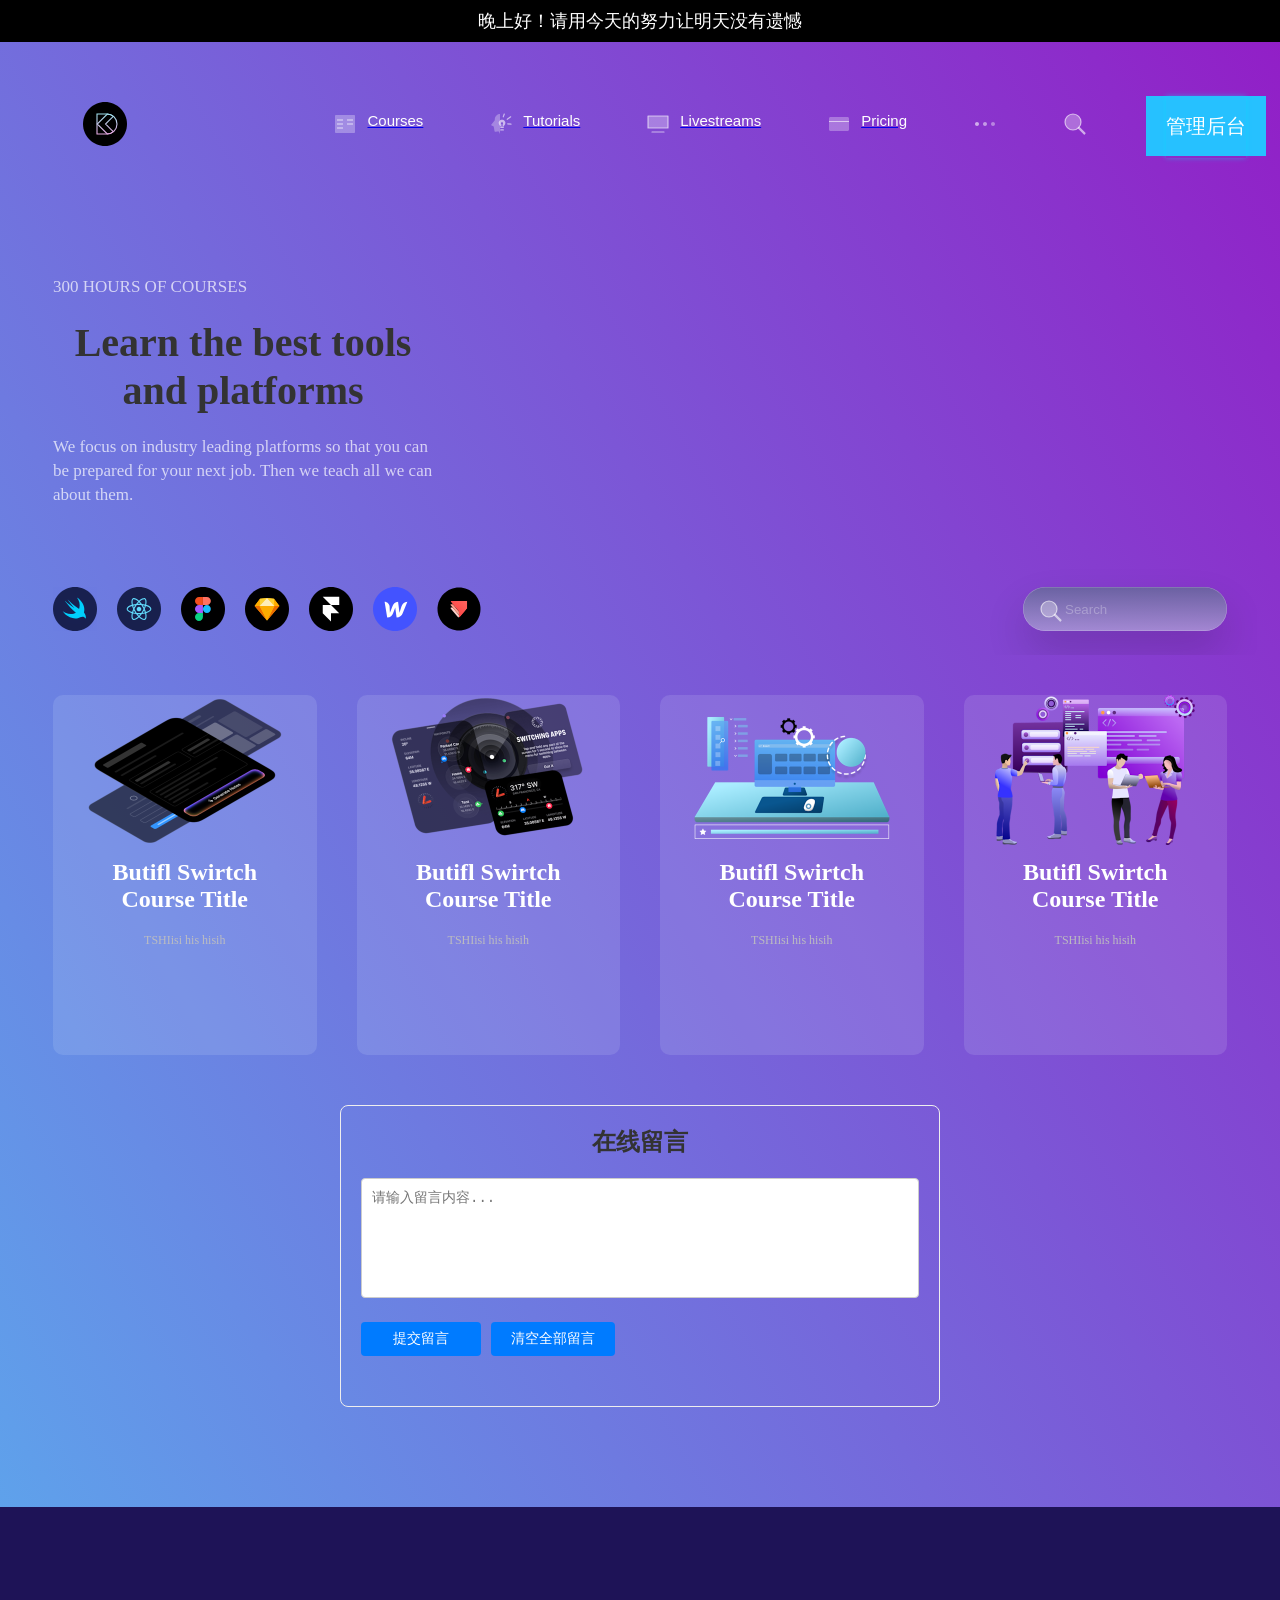
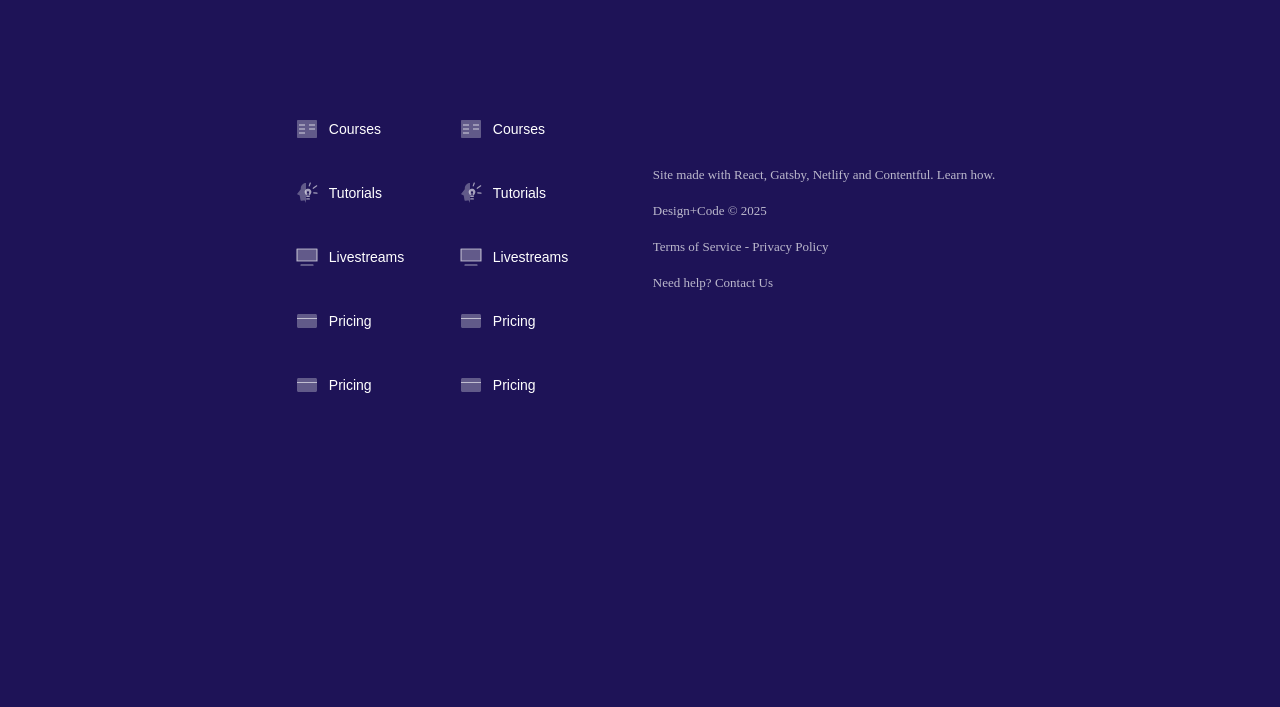
==== commit 658de588: "合并博客与后台为单入口" ====
--- a/index.html
+++ b/index.html
@@ -1,31 +1,383 @@
-<!DOCTYPE html>
-<html lang="zh-CN" class="dark">
-  <head>
-    <meta charset="UTF-8" />
-    <meta name="viewport" content="width=device-width, initial-scale=1.0" />
-    <link
-      rel="icon"
-      href="data:image/svg+xml,%3Csvg xmlns='http://www.w3.org/2000/svg' viewBox='0 0 100 100'%3E%3Ctext y='.9em' font-size='90'%3E%F0%9F%93%8A%3C/text%3E%3C/svg%3E"
-    />
-    <title>秋笙·项目管理</title>
-    <script>
-      // 纯前端登录门：未登录跳到 admin-login.html（演示用，正式项目由后端鉴权）
-      if (localStorage.getItem('qs_auth') !== '1') {
-        location.replace('admin-login.html');
-      } else {
-        window.addEventListener('load', () => {
-          const b = document.createElement('button');
-          b.textContent = '退出登录';
-          b.style.cssText = 'position:fixed;right:18px;bottom:18px;z-index:9999;padding:8px 14px;border-radius:10px;border:1px solid rgba(255,255,255,.25);background:rgba(124,92,255,.28);color:#fff;cursor:pointer;font-size:13px;backdrop-filter:blur(8px)';
-          b.onclick = () => { localStorage.removeItem('qs_auth'); location.href = 'admin-login.html'; };
-          document.body.appendChild(b);
-        });
-      }
-    </script>
-    <script type="module" crossorigin src="index-swDuGYcM.js"></script>
-    <link rel="stylesheet" crossorigin href="index-ITOwe4uo.css">
-  </head>
-  <body>
-    <div id="app"></div>
-  </body>
-</html>
+<!DOCTYPE html>
+<html lang="en">
+
+<head>
+    <meta charset="UTF-8">
+    <!-- 移动端适配核心标签 -->
+    <meta name="viewport" content="width=device-width, initial-scale=1.0, maximum-scale=1.0, user-scalable=no">
+    <title>秋笙_博客</title>
+    <link rel="stylesheet" href="style.css?v=2">
+
+</head>
+
+<body>
+
+    <!-- 头部内容 -->
+    <div class="topbar" id="topbar">请用今天的努力让明天没有遗憾</div>
+    <!-- 登录/管理后台入口（一个入口，点击进入登录门） -->
+    <div class="login">
+        <a href="admin-login.html" class="admin-entry">管理后台</a>
+    </div>
+    <!-- 上划按钮 -->
+    <div class="login shang" id="backTop">
+        👆
+    </div>
+    <!-- 背景盒子 -->
+    <div class="bg">
+        <!-- 头部盒子 -->
+        <div class="header w">
+            <a href="#" class="logo">
+                <img src="logo.svg" alt="">
+            </a>
+            <div class="nav">
+                <a href="#">
+                    <button>
+                        <img src="courses.svg" alt="">
+                        <p>Courses</p>
+                    </button>
+                </a>
+                <a href="#">
+                    <button>
+                        <img src="tutorials.svg" alt="">
+                        <p>Tutorials</p>
+                    </button>
+                </a>
+                <a href="#">
+                    <button>
+                        <img src="livestreams.svg" alt="">
+                        <p>Livestreams</p>
+                    </button>
+                </a>
+                <a href="#">
+                    <button>
+                        <img src="pricing.svg" alt="">
+                        <p>Pricing</p>
+                    </button>
+                </a>
+                <a href="#">
+                    <button>
+                        <img src="more.svg" alt="">
+                    </button>
+                </a>
+                <a href="#">
+                    <button>
+                        <img src="search.svg" alt="">
+                    </button>
+                </a>
+                <a href="#">
+                    <button>
+                        <img src="account.svg" alt="">
+                    </button>
+                </a>
+
+            </div>
+            <div class="mobile-nav">
+                <img src="hamburger-menu.svg" alt="">
+            </div>
+        </div>
+
+
+        <!-- 课程模块 -->
+        <div class="course w">
+            <div class="course-l">
+                <p class="time">300 HOURS OF COURSES</p>
+                <h2>Learn the best tools and platforms</h2>
+                <p>We focus on industry leading
+                    platforms so that you can be
+                    prepared for your next job.
+                    Then we teach
+                    all we can
+                    about them.</p>
+            </div>
+            <div class="course-r">
+                <div class="icon">
+                    <ul>
+                        <li>
+                            <a href="#">
+                                <img src="swiftui-logo.svg" alt="">
+                            </a>
+                        </li>
+                        <li>
+                            <a href="#">
+                                <img src="react-logo.svg" alt="">
+                            </a>
+                        </li>
+                        <li>
+                            <a href="#">
+                                <img src="figma-logo.svg" alt="">
+                            </a>
+                        </li>
+                        <li>
+                            <a href="#">
+                                <img src="sketch-logo.svg" alt="">
+                            </a>
+                        </li>
+                        <li>
+                            <a href="#">
+                                <img src="framer-logo.svg" alt="">
+                            </a>
+                        </li>
+                        <li>
+                            <a href="#">
+                                <img src="webflow-logo.svg" alt="">
+                            </a>
+                        </li>
+                        <li>
+                            <a href="#">
+                                <img src="protopie-logo.svg" alt="">
+                            </a>
+                        </li>
+                    </ul>
+                </div>
+                <div class="search">
+                    <img src="search.svg" alt="">
+                    <input type="serch" placeholder="Search">
+                </div>
+            </div>
+        </div>
+        <!-- 课程卡片 -->
+        <div class="course-card">
+            <div class="item">
+                <figure>
+                    <img src="pic.png" alt="">
+                    <h2>Butifl Swirtch Course Title</h2>
+                    <p>TSHIisi his hisih</p>
+                </figure>
+
+            </div>
+            <div class="item">
+                <figure>
+                    <img src="pic2.png" alt="">
+                    <h2>Butifl Swirtch Course Title</h2>
+                    <p>TSHIisi his hisih</p>
+                </figure>
+
+            </div>
+            <div class="item">
+                <figure>
+                    <img src="pic3.png" alt="">
+                    <h2>Butifl Swirtch Course Title</h2>
+                    <p>TSHIisi his hisih</p>
+                </figure>
+
+            </div>
+            <div class="item">
+                <figure>
+                    <img src="pic4.png" alt="">
+                    <h2>Butifl Swirtch Course Title</h2>
+                    <p>TSHIisi his hisih</p>
+                </figure>
+
+            </div>
+        </div>
+        <div class="container">
+            <h2>在线留言</h2>
+            <div class="input-box">
+                <textarea id="msgContent" placeholder="请输入留言内容..."></textarea>
+            </div>
+            <div class="btn-group">
+                <button id="submitBtn">提交留言</button>
+                <button id="clearAll">清空全部留言</button>
+            </div>
+
+            <div class="msg-list" id="msgList"></div>
+        </div>
+
+
+        <!-- 底部 -->
+        <div class="footer">
+            <!-- con盒子裁剪波浪盒子 -->
+            <div class="footer-con">
+                <div class="footer-con-left">
+                    <div class="item">
+                        <a href="#">
+                            <button>
+                                <img src="courses.svg" alt="">
+                                <p>Courses</p>
+                            </button>
+                        </a>
+                        <a href="#">
+                            <button>
+                                <img src="tutorials.svg" alt="">
+                                <p>Tutorials</p>
+                            </button>
+                        </a>
+                        <a href="#">
+                            <button>
+                                <img src="livestreams.svg" alt="">
+                                <p>Livestreams</p>
+                            </button>
+                        </a>
+                        <a href="#">
+                            <button>
+                                <img src="pricing.svg" alt="">
+                                <p>Pricing</p>
+                            </button>
+                        </a>
+                        <a href="#">
+                            <button>
+                                <img src="pricing.svg" alt="">
+                                <p>Pricing</p>
+                            </button>
+                        </a>
+                    </div>
+                    <div class="item">
+                        <a href="#">
+                            <button>
+                                <img src="courses.svg" alt="">
+                                <p>Courses</p>
+                            </button>
+                        </a>
+                        <a href="#">
+                            <button>
+                                <img src="tutorials.svg" alt="">
+                                <p>Tutorials</p>
+                            </button>
+                        </a>
+                        <a href="#">
+                            <button>
+                                <img src="livestreams.svg" alt="">
+                                <p>Livestreams</p>
+                            </button>
+                        </a>
+                        <a href="#">
+                            <button>
+                                <img src="pricing.svg" alt="">
+                                <p>Pricing</p>
+                            </button>
+                        </a>
+                        <a href="#">
+                            <button>
+                                <img src="pricing.svg" alt="">
+                                <p>Pricing</p>
+                            </button>
+                        </a>
+                    </div>
+                </div>
+                <div class="footer-con-right">
+
+                    <p> Site made with React, Gatsby,
+                        Netlify and Contentful. Learn how.</p>
+                    <p> Design+Code © 2025</p>
+
+                    <p> Terms of Service - Privacy Policy
+                    </p>
+                    <p>Need help? Contact Us </p>
+                </div>
+
+            </div>
+        </div>
+    </div>
+</body>
+
+<script>
+    const body = document.body;
+    const glass = document.querySelector('.glass');
+
+    document.addEventListener('mousemove', e => {
+        const x = e.clientX / window.innerWidth * 100;
+        const y = e.clientY / window.innerHeight * 100;
+        body.style.backgroundPosition = `${x}% ${y}%`;
+
+        glass.style.left = e.clientX + 'px';
+        glass.style.top = e.clientY + 'px';
+    })
+    var topbar = document.querySelector('.topbar');
+    var date = new Date();
+    var hours = date.getHours();
+    if (hours < 12) {
+        topbar.innerHTML = '上午好！请用今天的努力让明天没有遗憾';
+    } else if (hours < 18) {
+        topbar.innerHTML = '下午好！请用今天的努力让明天没有遗憾';
+    } else {
+        topbar.innerHTML = '晚上好！请用今天的努力让明天没有遗憾';
+    }
+
+    // 获取回到顶部按钮
+    const backTopBtn = document.getElementById('backTop');
+    // 滚动超过 300px 显示按钮，可自行修改数值
+    const showHeight = 800;
+
+    // 监听滚动
+    window.addEventListener('scroll', function () {
+        let scrollTop = document.documentElement.scrollTop || document.body.scrollTop;
+        if (scrollTop >= showHeight) {
+            backTopBtn.style.display = 'block'; // 显示
+        } else {
+            backTopBtn.style.display = 'none';  // 回到顶部，隐藏
+        }
+    });
+
+    // 点击平滑回顶部
+    backTopBtn.addEventListener('click', function () {
+        window.scrollTo({
+            top: 0,
+            behavior: 'smooth'
+        });
+    });
+
+
+    const msgContent = document.getElementById('msgContent');
+    const submitBtn = document.getElementById('submitBtn');
+    const msgList = document.getElementById('msgList');
+    const clearAll = document.getElementById('clearAll');
+
+    // 读取本地留言
+    let msgArr = JSON.parse(localStorage.getItem('messageList')) || [];
+
+    // 渲染留言列表
+    function renderMsg() {
+        msgList.innerHTML = '';
+        msgArr.forEach((item, index) => {
+            const div = document.createElement('div');
+            div.className = 'msg-item';
+            div.innerHTML = `
+                    <div class="msg-content">
+                        <p>${item.content}</p>
+                        <div class="time">${item.time}</div>
+                    </div>
+                    <button class="del-btn" data-index="${index}">删除</button>
+                `;
+            msgList.appendChild(div);
+        });
+    }
+
+    // 初始渲染
+    renderMsg();
+
+    // 提交留言
+    submitBtn.addEventListener('click', function () {
+        const content = msgContent.value.trim();
+        if (!content) {
+            alert('请输入留言内容！');
+            return;
+        }
+        const time = new Date().toLocaleString();
+        const newMsg = { content, time };
+        msgArr.unshift(newMsg);
+        localStorage.setItem('messageList', JSON.stringify(msgArr));
+        renderMsg();
+        msgContent.value = '';
+    });
+
+    // 单条删除（事件委托）
+    msgList.addEventListener('click', function (e) {
+        if (e.target.classList.contains('del-btn')) {
+            const idx = e.target.dataset.index;
+            msgArr.splice(idx, 1); // 删除对应下标数据
+            localStorage.setItem('messageList', JSON.stringify(msgArr));
+            renderMsg();
+        }
+    });
+
+    // 清空全部留言
+    clearAll.addEventListener('click', function () {
+        if (confirm('确定要删除所有留言吗？此操作不可恢复！')) {
+            msgArr = [];
+            localStorage.removeItem('messageList');
+            renderMsg();
+        }
+    });
+</script>
+
+</html>
--- a/style.css
+++ b/style.css
@@ -0,0 +1,680 @@
+* {
+    margin: 0;
+    padding: 0;
+    list-style: none;
+    box-sizing: border-box;
+}
+
+html,
+body {
+    width: 100%;
+    overflow-x: hidden;
+    margin: 0;
+    padding: 0;
+}
+
+body {
+    touch-action: pan-y;
+}
+
+
+.topbar {
+    height: 42px;
+    line-height: 42px;
+    background-color: #000000;
+    color: #fff;
+    font-size: 18px;
+    text-align: center;
+}
+
+.bg {
+    min-height: 100vh;
+    background: linear-gradient(240deg, #003feb, #9b07c0, #48dbfb, #1dd1a1);
+    background-size: 400% 400%;
+    /* 放大背景，方便移动 */
+    animation: flow 8s ease infinite;
+}
+
+@keyframes flow {
+    0% {
+        background-position: 0% 50%;
+    }
+
+    50% {
+        background-position: 100% 50%;
+    }
+
+    100% {
+        background-position: 0% 50%;
+    }
+}
+
+.w {
+    max-width: 1234px;
+    margin: 0 auto;
+    padding: 0 30px;
+    /* 移动端不超过视口 */
+    width: 100%;
+    overflow-x: hidden;
+}
+
+.header {
+    display: flex;
+    justify-content: space-between;
+    padding: 60px;
+    width: 100%;
+    overflow-x: hidden;
+}
+
+.header .logo img {
+    width: 44px;
+    height: 44px;
+    margin: 0;
+}
+
+.nav {
+    display: grid;
+    grid-template-columns: repeat(7, auto);
+    gap: 26px;
+
+}
+
+.login {
+    position: absolute;
+    top: 96px;
+    right: 14px;
+    height: 60px;
+    padding: 0 20px;
+    background-color: #26c1ff;
+    right: 14px !important;
+    z-index: 999;
+    white-space: nowrap;
+}
+
+.login>a {
+    display: block;
+    line-height: 60px;
+    text-align: center;
+    text-decoration: none;
+    color: #fff;
+    font-size: 20px;
+    white-space: nowrap;
+    box-shadow: hsla(187, 100%, 52%, 0.445) 0 0 5px 0;
+}
+
+/* 管理后台入口：鼠标悬停显示下边框 */
+.admin-entry {
+    border-bottom: 2px solid transparent;
+    transition: border-bottom-color .2s ease, opacity .2s ease;
+}
+.admin-entry:hover {
+    border-bottom-color: #fff;
+    opacity: .92;
+}
+
+/* 回到顶部按钮保持 60x60 */
+.login.shang {
+    width: 60px;
+    padding: 0;
+}
+
+.shang {
+
+    position: fixed;
+    right: 10px;
+    bottom: 20px;
+    display: none;
+    z-index: 999;
+    line-height: 60px;
+    text-align: center;
+    text-decoration: none;
+    color: #000000;
+    font-size: 20px;
+    box-shadow: #000000 0 0 6px 0;
+}
+
+.shang:hover {
+    transition: all .2s linear;
+    background: #dd1313;
+    box-shadow: #000000 0 0 6px 0;
+}
+
+
+/* 留言模块 */
+.container {
+    /* PC端最大600px，窗口缩小自动等比缩小，不会硬撑溢出 */
+    max-width: 600px;
+    width: 90%;
+    margin: 50px auto;
+    padding: 20px;
+    border: 1px solid #eee;
+    border-radius: 8px;
+    box-sizing: border-box;
+    /* 独立层级，不被周围元素拉扯 */
+    position: relative;
+    z-index: 1;
+}
+
+h2 {
+    text-align: center;
+    margin-bottom: 20px;
+    color: #333;
+}
+
+.input-box {
+    margin-bottom: 20px;
+}
+
+textarea {
+    width: 100%;
+    height: 120px;
+    padding: 10px;
+    border: 1px solid #ccc;
+    border-radius: 4px;
+    resize: none;
+    font-size: 14px;
+}
+
+.btn-group {
+    margin-top: 15px;
+    display: flex;
+    gap: 10px;
+    /* 关键：宽度不够时按钮自动换行，不会硬挤变形 */
+    flex-wrap: wrap;
+}
+
+.btn-group button {
+    /* 按钮最小宽度，禁止被压缩到看不见 */
+    min-width: 120px;
+    padding: 8px 20px;
+    font-size: 14px;
+    flex-shrink: 0;
+}
+
+button {
+    padding: 8px 20px;
+    background: #007bff;
+    color: #fff;
+    border: none;
+    border-radius: 4px;
+    cursor: pointer;
+    font-size: 14px;
+}
+
+button:hover {
+    background: #0056b3;
+}
+
+.msg-list {
+    margin-top: 30px;
+}
+
+.msg-item {
+    padding: 12px;
+    border-bottom: 1px solid #eee;
+    margin-bottom: 10px;
+}
+
+.time {
+    font-size: 12px;
+    color: #999;
+    margin-top: 5px;
+}
+
+.nav a button {
+    display: flex;
+    padding: 10px 20px;
+    background: none;
+    border: 0;
+    border-radius: 14px;
+    cursor: pointer;
+    transition: 0.3s ease-in-out;
+}
+
+.nav a button:hover {
+    background: rgba(255, 255, 255, 0.2);
+    box-shadow: rgba(31, 47, 71, 0.25) 0px 20px 40px,
+        rgba(0, 0, 0, 0.1) 0px 1px 5px,
+        rgba(255, 255, 255, 0.4) 0px 0px 0px 0.5px inset;
+}
+
+.nav a button img {
+    width: 24px;
+    height: 24px;
+}
+
+.nav a button p {
+    font-size: 15px;
+    color: #fff;
+    margin-left: 10px;
+    /* line-height: 25px; */
+}
+
+.mobile-nav {
+    display: none;
+    justify-content: center;
+    align-items: center;
+    width: 44px;
+    height: 44px;
+    background: rgba(15, 14, 71, 0.3);
+    box-shadow: rgba(255, 255, 255, 0.2) 0px 0px 0px 0.5px inset;
+    backdrop-filter: blur(40px);
+    border-radius: 50%;
+}
+
+/* 移动端响应式 */
+@media (max-width: 768px) {
+    .container {
+        /* 手机端改为自适应宽度 */
+        width: 90%;
+        margin: 50px auto 80px auto;
+        /* 增加底部外边距，避免贴顶/贴底 */
+        padding: 15px;
+        box-sizing: border-box;
+    }
+
+    textarea {
+        height: 100px;
+        /* 手机端稍微缩小一点 */
+    }
+
+    .btn-group {
+        flex-direction: column;
+        /* 按钮改为上下排列，避免挤在一起 */
+    }
+
+    .btn-group button {
+        width: 100%;
+        padding: 10px;
+    }
+}
+
+/* 超小屏（550px 以内）进一步精简 */
+@media (max-width: 550px) {
+    .container {
+        width: 94%;
+    }
+
+    h2 {
+        font-size: 18px;
+    }
+}
+
+
+/* 导航栏响应式 */
+@media (max-width: 1024px) {
+    .nav {
+        grid-template-columns: repeat(6, auto);
+    }
+
+    .nav a:nth-child(4) {
+        display: none;
+    }
+
+    .container {
+        margin: 40px auto;
+    }
+}
+
+@media (max-width: 900px) {
+    .nav {
+        grid-template-columns: repeat(5, auto);
+    }
+
+    .nav a:nth-child(3) {
+        display: none;
+    }
+}
+
+@media (max-width: 768px) {
+    .nav {
+        grid-template-columns: repeat(4, auto);
+    }
+
+    .nav a:nth-child(2) {
+        display: none;
+    }
+
+    .container {
+        width: 90%;
+        margin: 50px auto 80px auto;
+        padding: 15px;
+    }
+
+    textarea {
+        height: 100px;
+    }
+
+    .btn-group {
+        flex-direction: column;
+        gap: 12px;
+    }
+
+    .btn-group button {
+        width: 100%;
+        min-width: auto;
+        padding: 10px;
+    }
+}
+
+@media (max-width: 550px) {
+    .nav {
+        display: none;
+    }
+
+    .header {
+        padding-top: 20px;
+    }
+
+    .mobile-nav {
+        display: flex;
+    }
+
+    .container {
+        width: 94%;
+    }
+
+    h2 {
+        font-size: 18px;
+    }
+}
+
+/* 课程模块 */
+.course {
+    display: grid;
+    grid-template-columns: 380px auto;
+    align-items: end;
+    gap: 80px;
+    margin-top: 60px;
+    width: 100%;
+    overflow-x: hidden;
+}
+
+.course-l {
+    color: #fff;
+}
+
+.course-l.time {
+    font-size: 15px;
+    font-weight: 600;
+    line-height: 18px;
+    color: rgba(255, 255, 255, 0.7);
+}
+
+.course-l h2 {
+    font-size: 40px;
+    line-height: 48px;
+    margin: 20px 0;
+}
+
+.course-l p {
+    font-size: 17px;
+    line-height: 24px;
+    color: rgba(255, 255, 255, 0.7);
+}
+
+img {
+    max-width: 100%;
+    height: auto;
+}
+
+.course-r ul {
+    display: grid;
+    grid-template-columns: repeat(7, 1fr);
+    gap: 20px;
+}
+
+.course-r {
+    display: flex;
+    justify-content: space-between;
+    margin-bottom: 20px;
+}
+
+.course-r img {
+    width: 44px;
+    height: 44px;
+}
+
+.course-card {
+    display: grid;
+    grid-template-columns: repeat(auto-fit, minmax(240px, 1fr));
+    gap: 40px;
+    max-width: 1254px;
+    margin: 40px auto 0px;
+    padding: 0 40px;
+    grid-auto-flow: row;
+}
+
+.search {
+    position: relative;
+}
+
+.search img {
+    position: absolute;
+    left: 16px;
+    top: 50%;
+    transform: translateY(-50%);
+    width: 24px;
+    height: 24px;
+}
+
+.search input::placeholder {
+    color: #ffffff48;
+}
+
+.search input:focus {
+    box-shadow: rgba(47, 184, 255,
+            0.3) 0px 10px 40px, rgb(47, 184,
+            255) 0px 0px 0px 1px inset;
+    background: linear-gradient(rgba(24, 32,
+                79, 0.4) 0%, rgba(24, 32, 79, 0.25) 100%);
+}
+
+.search input {
+    border: 0;
+    outline: 0;
+    width: 204px;
+    height: 44px;
+    padding: 10px 42px;
+    border-radius: 30px;
+    background: linear-gradient(rgba(99, 106,
+                150, 0.8) 0%,
+            rgba(182, 186, 214, 0.6) 100%);
+    box-shadow: rgba(0, 0,
+            0, 0.15) 0px 20px 40px,
+        rgba(255, 255, 255, 0.3) 0px 0px 0px 0.5px inset;
+    color: #fff;
+}
+
+@media (max-width: 1280px) {
+    .course {
+        grid-template-columns: 1fr;
+    }
+
+    .course-l {
+        max-width: 380px;
+    }
+}
+
+@media (max-width: 1024px) {
+    .course-l {
+        max-width: 380px;
+        margin: auto;
+        text-align: center;
+    }
+}
+
+@media (max-width: 700px) {
+    .course-r {
+        display: grid;
+        gap: 40px;
+        justify-content: center;
+        justify-items: center;
+    }
+}
+
+/* 课程卡片模块 */
+.course-card {
+    display: grid;
+    grid-template-columns: repeat(auto-fit, minmax(240px, 1fr));
+    gap: 40px;
+    max-width: 1254px;
+    margin: 40px auto 0px;
+    padding: 0 40px;
+}
+
+.course-card .item {
+    height: 360px;
+    padding: 0px 20px;
+    border-radius: 10px;
+    background: rgba(237, 250, 255, 0.116);
+    transition: 0.3s ease-in-out;
+}
+
+.course-card .item figure {
+    height: 150px;
+    text-align: center;
+}
+
+.course-card .item figure h2 {
+    color: #fff;
+    margin-top: 10px;
+}
+
+.course-card .item figure p {
+    color: rgba(190, 190, 190, 0.959);
+    font-size: 12px;
+    margin-top: 20px;
+}
+
+.course-card .item figure img {
+    width: 200px;
+    height: 150px;
+    object-fit: cover;
+}
+
+.course-card .item:hover {
+    box-shadow: rgba(0, 0, 0, 0.15) 0px 20px 40px,
+        rgba(0, 0, 0, 0.3) 0px 0px 0px 0.5px inset;
+    transform: scale(1.1);
+}
+
+@media (max-width: 700px) {
+    .course-card {
+        gap: 20px;
+        padding: 0 20px;
+    }
+}
+
+/* 底部模块 */
+.footer {
+    width: 100%;
+    min-height: 800px;
+    background: rgb(30, 19, 87);
+    margin-top: 100px;
+    /* 去掉 position: relative，避免影响子元素定位 */
+    position: static;
+    /* 改为用 padding 撑开内部空间，而不是靠绝对定位 */
+    padding: 200px 20px 40px;
+    box-sizing: border-box;
+}
+
+/* .footer .con {
+    overflow: hidden;
+    position: absolute;
+    top: -300px;
+    left: 0;
+    width: 100%;
+    background-color: pink;
+} */
+
+
+
+.footer-con {
+    display: grid;
+    grid-template-columns: auto auto;
+    gap: 60px;
+    width: fit-content;
+    margin: 0 auto;
+    padding: 0 20px;
+}
+
+@media (max-width: 600px) {
+    .footer {
+        padding: 100px 20px 40px;
+        min-height: auto;
+    }
+
+    .footer-con {
+        grid-template-columns: 1fr;
+        gap: 40px;
+        width: 100%;
+        max-width: 350px;
+    }
+}
+
+.footer-con-left {
+    display: grid;
+    grid-template-columns: 144px 144px;
+    gap: 20px;
+
+}
+
+.footer-con-left .item {
+    display: grid;
+    grid-template-rows: repeat(5, 44px);
+    row-gap: 20px;
+}
+
+.footer-con-left .item button {
+    display: flex;
+    width: 144px;
+    height: 44px;
+    /* justify-content: center; */
+    align-items: center;
+    border-radius: 10px;
+    background: none;
+    border: 0;
+    outline: 0;
+    cursor: pointer;
+    padding-left: 10px;
+    transition: all 0.3s ease-in-out;
+}
+
+.footer-con-left .item button:hover {
+    background: rgba(255, 255, 255, 0.2);
+    box-shadow: rgba(31, 47, 71, 0.25) 0px 20px 40px, rgba(0, 0, 0, 0.1) 0px 1px 5px, rgba(255, 255, 255, 0.4) 0px 0px 0px 0.5px inset;
+
+}
+
+.footer-con-left .item a {
+    text-decoration: none;
+    color: #fff;
+}
+
+.footer-con-left .item a p {
+    color: #fff;
+}
+
+.footer-con-left .item button img {
+    width: 24px;
+    height: 24px;
+    margin-right: 10px;
+
+}
+
+.footer-con-right {
+    color: rgba(255, 255, 255, 0.7);
+    font-size: 13px;
+    padding-top: 60px;
+}
+
+.footer-con-right p:nth-child(3) {
+    margin: 20px 0;
+    font-weight: 500;
+}
+
+.footer-con-right p:nth-child(2) {
+    margin-top: 20px;
+
+}
